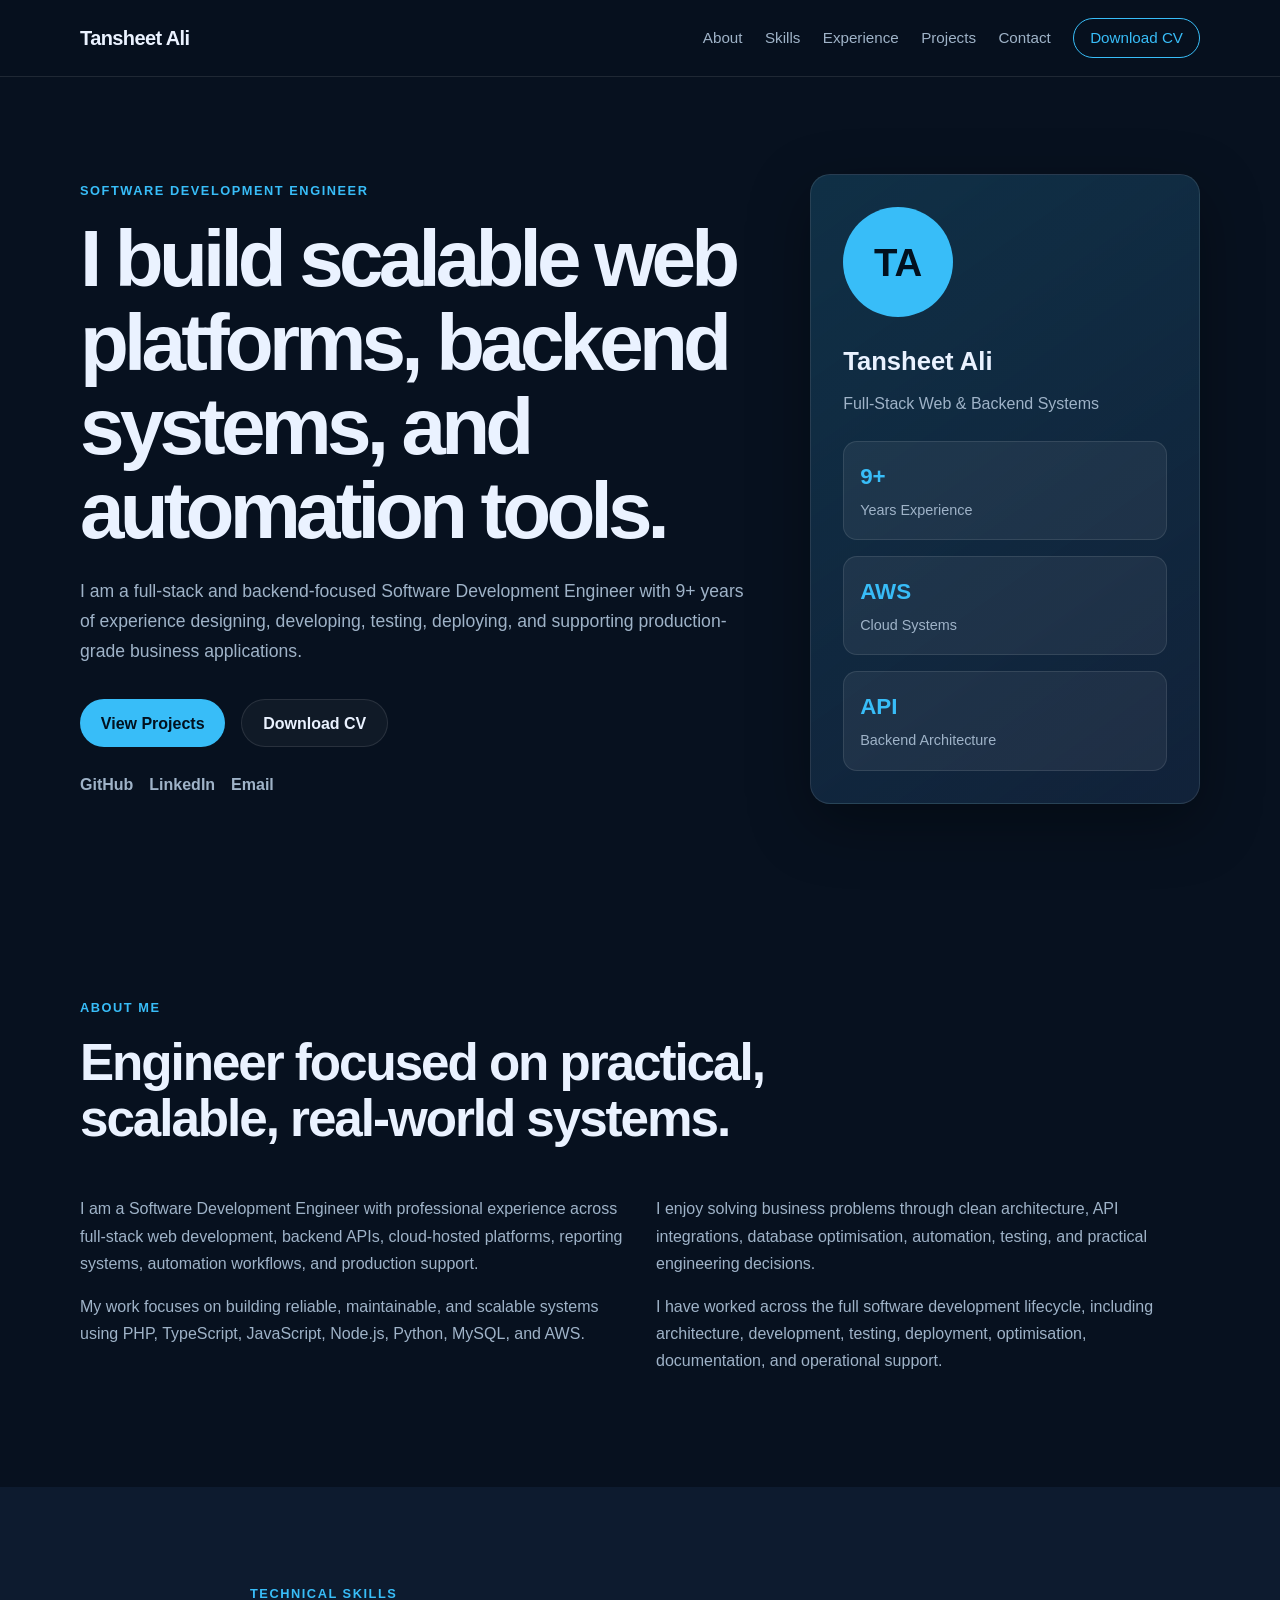
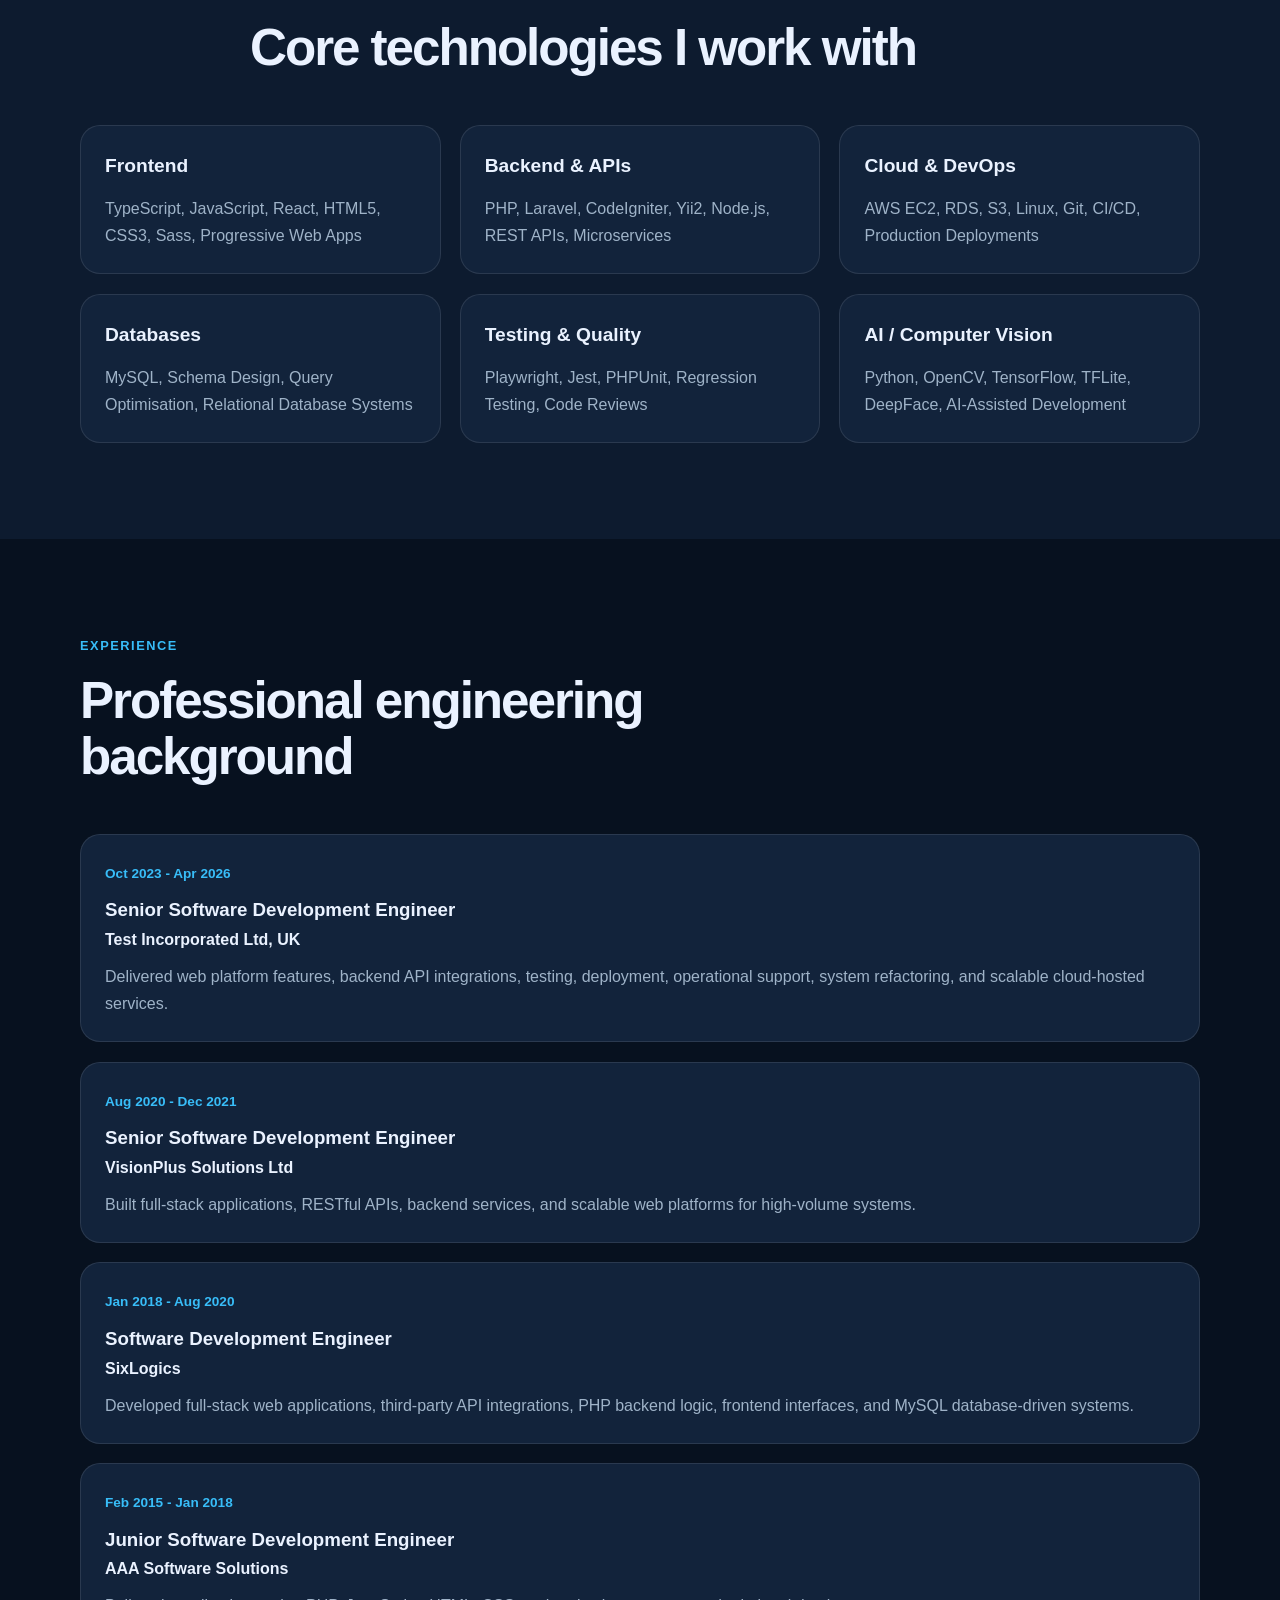
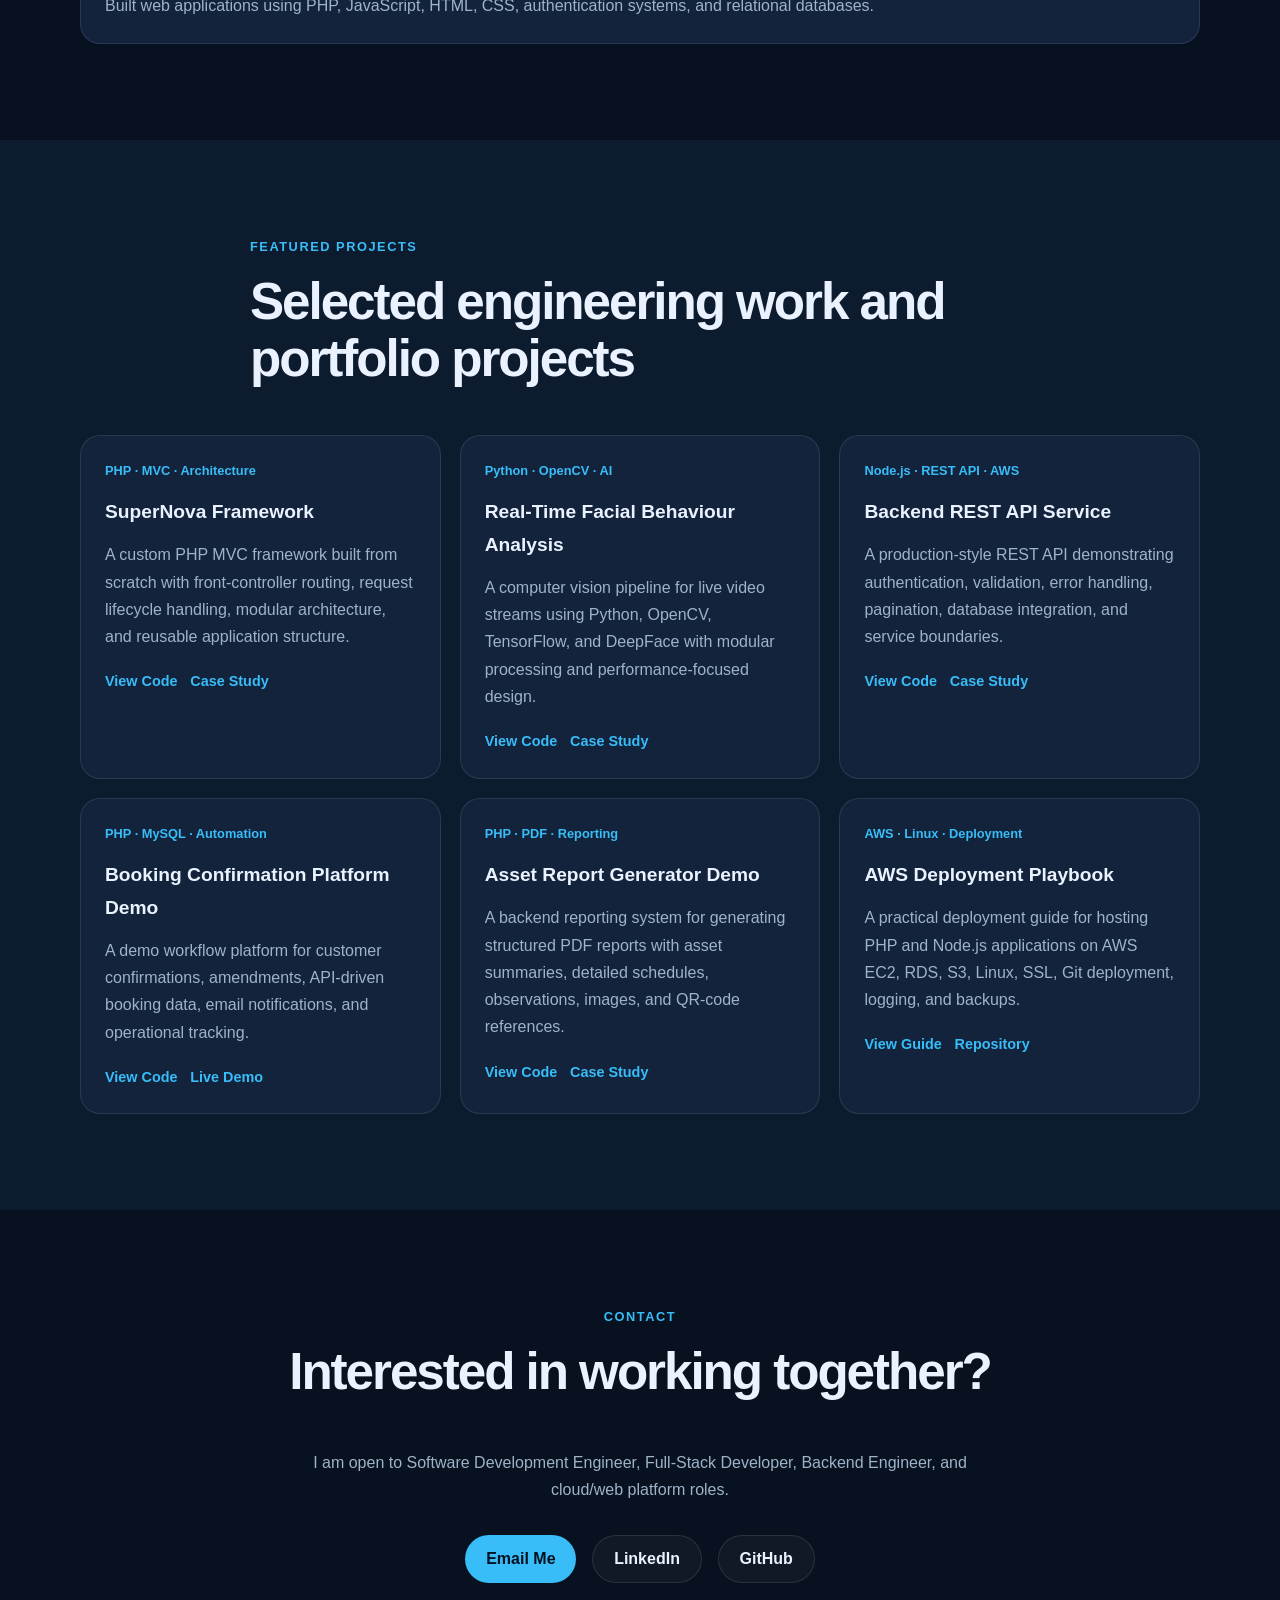
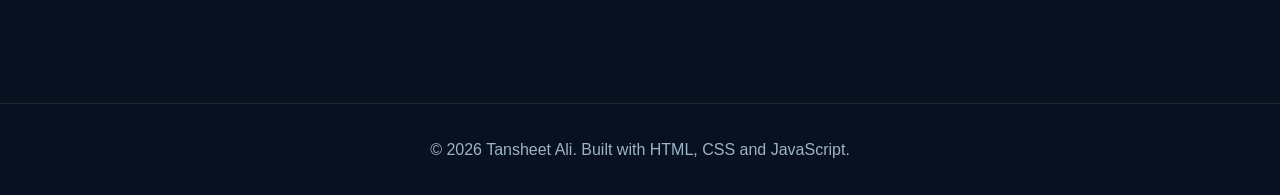
==== index.html @ 37ce5237 "Initial Commit" ====
<!DOCTYPE html>
<html lang="en">
<head>
  <meta charset="UTF-8" />
  <meta name="viewport" content="width=device-width, initial-scale=1.0" />

  <title>Tansheet Ali | Software Development Engineer</title>

  <meta 
    name="description" 
    content="Tansheet Ali - Software Development Engineer with 9+ years of experience in full-stack development, backend systems, AWS, PHP, TypeScript, JavaScript, Node.js, Python, and scalable web platforms."
  />

  <link rel="stylesheet" href="style.css" />
</head>

<body>

  <!-- Header -->
  <header class="header">
    <nav class="navbar">
      <a href="#home" class="logo">Tansheet Ali</a>

      <button class="menu-toggle" id="menuToggle">
        ☰
      </button>

      <ul class="nav-links" id="navLinks">
        <li><a href="#about">About</a></li>
        <li><a href="#skills">Skills</a></li>
        <li><a href="#experience">Experience</a></li>
        <li><a href="#projects">Projects</a></li>
        <li><a href="#contact">Contact</a></li>
        <li><a class="nav-cv" href="assets/Tansheet_Ali_CV.pdf" target="_blank">Download CV</a></li>
      </ul>
    </nav>
  </header>

  <!-- Hero -->
  <section class="hero section" id="home">
    <div class="hero-content">
      <p class="eyebrow">Software Development Engineer</p>

      <h1>
        I build scalable web platforms, backend systems, and automation tools.
      </h1>

      <p class="hero-text">
        I am a full-stack and backend-focused Software Development Engineer with 9+ years of experience
        designing, developing, testing, deploying, and supporting production-grade business applications.
      </p>

      <div class="hero-actions">
        <a href="#projects" class="btn primary-btn">View Projects</a>
        <a href="assets/Tansheet_Ali_CV.pdf" target="_blank" class="btn secondary-btn">Download CV</a>
      </div>

      <div class="hero-links">
        <a href="https://github.com/tansheetalitaj" target="_blank">GitHub</a>
        <a href="https://www.linkedin.com/in/tansheetalitaj" target="_blank">LinkedIn</a>
        <a href="mailto:tansheetalitaj@gmail.com">Email</a>
      </div>
    </div>

    <div class="hero-card">
      <div class="profile-placeholder">
        TA
      </div>

      <h2>Tansheet Ali</h2>
      <p>Full-Stack Web & Backend Systems</p>

      <div class="quick-stats">
        <div>
          <strong>9+</strong>
          <span>Years Experience</span>
        </div>
        <div>
          <strong>AWS</strong>
          <span>Cloud Systems</span>
        </div>
        <div>
          <strong>API</strong>
          <span>Backend Architecture</span>
        </div>
      </div>
    </div>
  </section>

  <!-- About -->
  <section class="section" id="about">
    <div class="section-heading">
      <p class="eyebrow">About Me</p>
      <h2>Engineer focused on practical, scalable, real-world systems.</h2>
    </div>

    <div class="about-grid">
      <div>
        <p>
          I am a Software Development Engineer with professional experience across full-stack web development,
          backend APIs, cloud-hosted platforms, reporting systems, automation workflows, and production support.
        </p>

        <p>
          My work focuses on building reliable, maintainable, and scalable systems using PHP, TypeScript,
          JavaScript, Node.js, Python, MySQL, and AWS.
        </p>
      </div>

      <div>
        <p>
          I enjoy solving business problems through clean architecture, API integrations, database optimisation,
          automation, testing, and practical engineering decisions.
        </p>

        <p>
          I have worked across the full software development lifecycle, including architecture, development,
          testing, deployment, optimisation, documentation, and operational support.
        </p>
      </div>
    </div>
  </section>

  <!-- Skills -->
  <section class="section alt-section" id="skills">
    <div class="section-heading">
      <p class="eyebrow">Technical Skills</p>
      <h2>Core technologies I work with</h2>
    </div>

    <div class="skills-grid">
      <div class="skill-card">
        <h3>Frontend</h3>
        <p>TypeScript, JavaScript, React, HTML5, CSS3, Sass, Progressive Web Apps</p>
      </div>

      <div class="skill-card">
        <h3>Backend & APIs</h3>
        <p>PHP, Laravel, CodeIgniter, Yii2, Node.js, REST APIs, Microservices</p>
      </div>

      <div class="skill-card">
        <h3>Cloud & DevOps</h3>
        <p>AWS EC2, RDS, S3, Linux, Git, CI/CD, Production Deployments</p>
      </div>

      <div class="skill-card">
        <h3>Databases</h3>
        <p>MySQL, Schema Design, Query Optimisation, Relational Database Systems</p>
      </div>

      <div class="skill-card">
        <h3>Testing & Quality</h3>
        <p>Playwright, Jest, PHPUnit, Regression Testing, Code Reviews</p>
      </div>

      <div class="skill-card">
        <h3>AI / Computer Vision</h3>
        <p>Python, OpenCV, TensorFlow, TFLite, DeepFace, AI-Assisted Development</p>
      </div>
    </div>
  </section>

  <!-- Experience -->
  <section class="section" id="experience">
    <div class="section-heading">
      <p class="eyebrow">Experience</p>
      <h2>Professional engineering background</h2>
    </div>

    <div class="timeline">
      <div class="timeline-item">
        <span class="timeline-date">Oct 2023 - Apr 2026</span>
        <h3>Senior Software Development Engineer</h3>
        <p class="company">Test Incorporated Ltd, UK</p>
        <p>
          Delivered web platform features, backend API integrations, testing, deployment, operational support,
          system refactoring, and scalable cloud-hosted services.
        </p>
      </div>

      <div class="timeline-item">
        <span class="timeline-date">Aug 2020 - Dec 2021</span>
        <h3>Senior Software Development Engineer</h3>
        <p class="company">VisionPlus Solutions Ltd</p>
        <p>
          Built full-stack applications, RESTful APIs, backend services, and scalable web platforms for high-volume systems.
        </p>
      </div>

      <div class="timeline-item">
        <span class="timeline-date">Jan 2018 - Aug 2020</span>
        <h3>Software Development Engineer</h3>
        <p class="company">SixLogics</p>
        <p>
          Developed full-stack web applications, third-party API integrations, PHP backend logic, frontend interfaces,
          and MySQL database-driven systems.
        </p>
      </div>

      <div class="timeline-item">
        <span class="timeline-date">Feb 2015 - Jan 2018</span>
        <h3>Junior Software Development Engineer</h3>
        <p class="company">AAA Software Solutions</p>
        <p>
          Built web applications using PHP, JavaScript, HTML, CSS, authentication systems, and relational databases.
        </p>
      </div>
    </div>
  </section>

  <!-- Projects -->
  <section class="section alt-section" id="projects">
    <div class="section-heading">
      <p class="eyebrow">Featured Projects</p>
      <h2>Selected engineering work and portfolio projects</h2>
    </div>

    <div class="projects-grid">

      <article class="project-card">
        <div class="project-tag">PHP · MVC · Architecture</div>
        <h3>SuperNova Framework</h3>
        <p>
          A custom PHP MVC framework built from scratch with front-controller routing,
          request lifecycle handling, modular architecture, and reusable application structure.
        </p>
        <div class="project-links">
          <a href="#" target="_blank">View Code</a>
          <a href="#" target="_blank">Case Study</a>
        </div>
      </article>

      <article class="project-card">
        <div class="project-tag">Python · OpenCV · AI</div>
        <h3>Real-Time Facial Behaviour Analysis</h3>
        <p>
          A computer vision pipeline for live video streams using Python, OpenCV, TensorFlow,
          and DeepFace with modular processing and performance-focused design.
        </p>
        <div class="project-links">
          <a href="#" target="_blank">View Code</a>
          <a href="#" target="_blank">Case Study</a>
        </div>
      </article>

      <article class="project-card">
        <div class="project-tag">Node.js · REST API · AWS</div>
        <h3>Backend REST API Service</h3>
        <p>
          A production-style REST API demonstrating authentication, validation, error handling,
          pagination, database integration, and service boundaries.
        </p>
        <div class="project-links">
          <a href="#" target="_blank">View Code</a>
          <a href="#" target="_blank">Case Study</a>
        </div>
      </article>

      <article class="project-card">
        <div class="project-tag">PHP · MySQL · Automation</div>
        <h3>Booking Confirmation Platform Demo</h3>
        <p>
          A demo workflow platform for customer confirmations, amendments, API-driven booking data,
          email notifications, and operational tracking.
        </p>
        <div class="project-links">
          <a href="#" target="_blank">View Code</a>
          <a href="#" target="_blank">Live Demo</a>
        </div>
      </article>

      <article class="project-card">
        <div class="project-tag">PHP · PDF · Reporting</div>
        <h3>Asset Report Generator Demo</h3>
        <p>
          A backend reporting system for generating structured PDF reports with asset summaries,
          detailed schedules, observations, images, and QR-code references.
        </p>
        <div class="project-links">
          <a href="#" target="_blank">View Code</a>
          <a href="#" target="_blank">Case Study</a>
        </div>
      </article>

      <article class="project-card">
        <div class="project-tag">AWS · Linux · Deployment</div>
        <h3>AWS Deployment Playbook</h3>
        <p>
          A practical deployment guide for hosting PHP and Node.js applications on AWS EC2,
          RDS, S3, Linux, SSL, Git deployment, logging, and backups.
        </p>
        <div class="project-links">
          <a href="#" target="_blank">View Guide</a>
          <a href="#" target="_blank">Repository</a>
        </div>
      </article>

    </div>
  </section>

  <!-- Contact -->
  <section class="section contact-section" id="contact">
    <div class="section-heading">
      <p class="eyebrow">Contact</p>
      <h2>Interested in working together?</h2>
    </div>

    <p class="contact-text">
      I am open to Software Development Engineer, Full-Stack Developer, Backend Engineer,
      and cloud/web platform roles.
    </p>

    <div class="contact-actions">
      <a href="mailto:tansheetalitaj@gmail.com" class="btn primary-btn">Email Me</a>
      <a href="https://www.linkedin.com/in/tansheetalitaj" target="_blank" class="btn secondary-btn">LinkedIn</a>
      <a href="https://github.com/tansheetalitaj" target="_blank" class="btn secondary-btn">GitHub</a>
    </div>
  </section>

  <!-- Footer -->
  <footer class="footer">
    <p>© <span id="year"></span> Tansheet Ali. Built with HTML, CSS and JavaScript.</p>
  </footer>

  <button class="back-to-top" id="backToTop">↑</button>

  <script src="script.js"></script>
</body>
</html>
---- style.css ----
:root {
  --bg: #07111f;
  --bg-soft: #0d1b2f;
  --bg-card: #12233b;
  --text: #eaf2ff;
  --muted: #9fb3c8;
  --accent: #38bdf8;
  --accent-strong: #0ea5e9;
  --border: rgba(255, 255, 255, 0.1);
  --shadow: 0 20px 60px rgba(0, 0, 0, 0.35);
  --radius: 20px;
}

* {
  margin: 0;
  padding: 0;
  box-sizing: border-box;
}

html {
  scroll-behavior: smooth;
}

body {
  font-family: Arial, Helvetica, sans-serif;
  background: var(--bg);
  color: var(--text);
  line-height: 1.7;
}

a {
  color: inherit;
  text-decoration: none;
}

.header {
  position: sticky;
  top: 0;
  z-index: 100;
  background: rgba(7, 17, 31, 0.9);
  backdrop-filter: blur(14px);
  border-bottom: 1px solid var(--border);
}

.navbar {
  width: min(1120px, 92%);
  margin: 0 auto;
  min-height: 76px;
  display: flex;
  align-items: center;
  justify-content: space-between;
}

.logo {
  font-size: 1.25rem;
  font-weight: 800;
  color: var(--text);
  letter-spacing: -0.03em;
}

.nav-links {
  display: flex;
  align-items: center;
  gap: 1.4rem;
  list-style: none;
}

.nav-links a {
  font-size: 0.95rem;
  color: var(--muted);
  transition: 0.2s ease;
}

.nav-links a:hover {
  color: var(--accent);
}

.nav-cv {
  padding: 0.65rem 1rem;
  border: 1px solid var(--accent);
  border-radius: 999px;
  color: var(--accent) !important;
}

.menu-toggle {
  display: none;
  background: transparent;
  color: var(--text);
  border: none;
  font-size: 1.7rem;
  cursor: pointer;
}

.section {
  width: min(1120px, 92%);
  margin: 0 auto;
  padding: 6rem 0;
}

.alt-section {
  width: 100%;
  max-width: none;
  background: var(--bg-soft);
  padding-left: 4%;
  padding-right: 4%;
}

.alt-section > .section-heading,
.alt-section > .skills-grid,
.alt-section > .projects-grid {
  width: min(1120px, 100%);
  margin-left: auto;
  margin-right: auto;
}

.hero {
  display: grid;
  grid-template-columns: 1.4fr 0.8fr;
  align-items: center;
  gap: 3rem;
  min-height: calc(100vh - 76px);
}

.eyebrow {
  color: var(--accent);
  font-weight: 700;
  text-transform: uppercase;
  letter-spacing: 0.12em;
  font-size: 0.8rem;
  margin-bottom: 1rem;
}

.hero h1 {
  font-size: clamp(2.5rem, 7vw, 5rem);
  line-height: 1.05;
  letter-spacing: -0.06em;
  margin-bottom: 1.5rem;
}

.hero-text {
  color: var(--muted);
  font-size: 1.1rem;
  max-width: 720px;
  margin-bottom: 2rem;
}

.hero-actions,
.contact-actions {
  display: flex;
  flex-wrap: wrap;
  gap: 1rem;
  margin-bottom: 1.5rem;
}

.btn {
  display: inline-flex;
  align-items: center;
  justify-content: center;
  min-height: 48px;
  padding: 0 1.3rem;
  border-radius: 999px;
  font-weight: 700;
  transition: 0.2s ease;
}

.primary-btn {
  background: var(--accent);
  color: #02111f;
}

.primary-btn:hover {
  background: var(--accent-strong);
  transform: translateY(-2px);
}

.secondary-btn {
  border: 1px solid var(--border);
  color: var(--text);
  background: rgba(255, 255, 255, 0.04);
}

.secondary-btn:hover {
  border-color: var(--accent);
  color: var(--accent);
  transform: translateY(-2px);
}

.hero-links {
  display: flex;
  flex-wrap: wrap;
  gap: 1rem;
}

.hero-links a {
  color: var(--muted);
  font-weight: 700;
}

.hero-links a:hover {
  color: var(--accent);
}

.hero-card {
  background: linear-gradient(145deg, rgba(56, 189, 248, 0.18), rgba(18, 35, 59, 0.95));
  border: 1px solid var(--border);
  border-radius: var(--radius);
  padding: 2rem;
  box-shadow: var(--shadow);
}

.profile-placeholder {
  width: 110px;
  height: 110px;
  border-radius: 50%;
  background: var(--accent);
  color: #02111f;
  display: grid;
  place-items: center;
  font-size: 2.4rem;
  font-weight: 900;
  margin-bottom: 1.4rem;
}

.hero-card h2 {
  font-size: 1.6rem;
  margin-bottom: 0.4rem;
}

.hero-card p {
  color: var(--muted);
}

.quick-stats {
  display: grid;
  gap: 1rem;
  margin-top: 1.5rem;
}

.quick-stats div {
  padding: 1rem;
  border-radius: 14px;
  background: rgba(255, 255, 255, 0.06);
  border: 1px solid var(--border);
}

.quick-stats strong {
  display: block;
  font-size: 1.4rem;
  color: var(--accent);
}

.quick-stats span {
  color: var(--muted);
  font-size: 0.9rem;
}

.section-heading {
  max-width: 780px;
  margin-bottom: 3rem;
}

.section-heading h2 {
  font-size: clamp(2rem, 4vw, 3.2rem);
  line-height: 1.1;
  letter-spacing: -0.04em;
}

.about-grid {
  display: grid;
  grid-template-columns: repeat(2, 1fr);
  gap: 2rem;
}

.about-grid p {
  color: var(--muted);
  margin-bottom: 1rem;
}

.skills-grid,
.projects-grid {
  display: grid;
  grid-template-columns: repeat(3, 1fr);
  gap: 1.2rem;
}

.skill-card,
.project-card,
.timeline-item {
  background: var(--bg-card);
  border: 1px solid var(--border);
  border-radius: var(--radius);
  padding: 1.5rem;
  transition: 0.2s ease;
}

.skill-card:hover,
.project-card:hover,
.timeline-item:hover {
  transform: translateY(-4px);
  border-color: rgba(56, 189, 248, 0.5);
}

.skill-card h3,
.project-card h3 {
  margin-bottom: 0.8rem;
  font-size: 1.2rem;
}

.skill-card p,
.project-card p,
.timeline-item p {
  color: var(--muted);
}

.timeline {
  display: grid;
  gap: 1.2rem;
}

.timeline-date {
  display: inline-block;
  color: var(--accent);
  font-size: 0.85rem;
  font-weight: 700;
  margin-bottom: 0.6rem;
}

.company {
  color: var(--text) !important;
  font-weight: 700;
  margin-bottom: 0.6rem;
}

.project-tag {
  color: var(--accent);
  font-size: 0.8rem;
  font-weight: 700;
  margin-bottom: 0.9rem;
}

.project-links {
  display: flex;
  flex-wrap: wrap;
  gap: 0.8rem;
  margin-top: 1.2rem;
}

.project-links a {
  color: var(--accent);
  font-weight: 700;
  font-size: 0.9rem;
}

.project-links a:hover {
  text-decoration: underline;
}

.contact-section {
  text-align: center;
}

.contact-section .section-heading {
  margin-left: auto;
  margin-right: auto;
}

.contact-text {
  max-width: 700px;
  margin: 0 auto 2rem;
  color: var(--muted);
}

.contact-actions {
  justify-content: center;
}

.footer {
  border-top: 1px solid var(--border);
  padding: 2rem 4%;
  text-align: center;
  color: var(--muted);
}

.back-to-top {
  position: fixed;
  right: 24px;
  bottom: 24px;
  width: 44px;
  height: 44px;
  border-radius: 50%;
  border: none;
  background: var(--accent);
  color: #02111f;
  font-size: 1.2rem;
  font-weight: 900;
  cursor: pointer;
  display: none;
  box-shadow: var(--shadow);
}

.back-to-top.show {
  display: block;
}

@media (max-width: 900px) {
  .hero,
  .about-grid {
    grid-template-columns: 1fr;
  }

  .skills-grid,
  .projects-grid {
    grid-template-columns: repeat(2, 1fr);
  }

  .hero {
    padding-top: 4rem;
    min-height: auto;
  }
}

@media (max-width: 720px) {
  .menu-toggle {
    display: block;
  }

  .nav-links {
    position: absolute;
    top: 76px;
    right: 4%;
    left: 4%;
    background: var(--bg-card);
    border: 1px solid var(--border);
    border-radius: 18px;
    flex-direction: column;
    align-items: flex-start;
    padding: 1.2rem;
    display: none;
  }

  .nav-links.active {
    display: flex;
  }

  .skills-grid,
  .projects-grid {
    grid-template-columns: 1fr;
  }

  .section {
    padding: 4rem 0;
  }

  .alt-section {
    padding-left: 4%;
    padding-right: 4%;
  }

  .hero h1 {
    font-size: 2.6rem;
  }
}
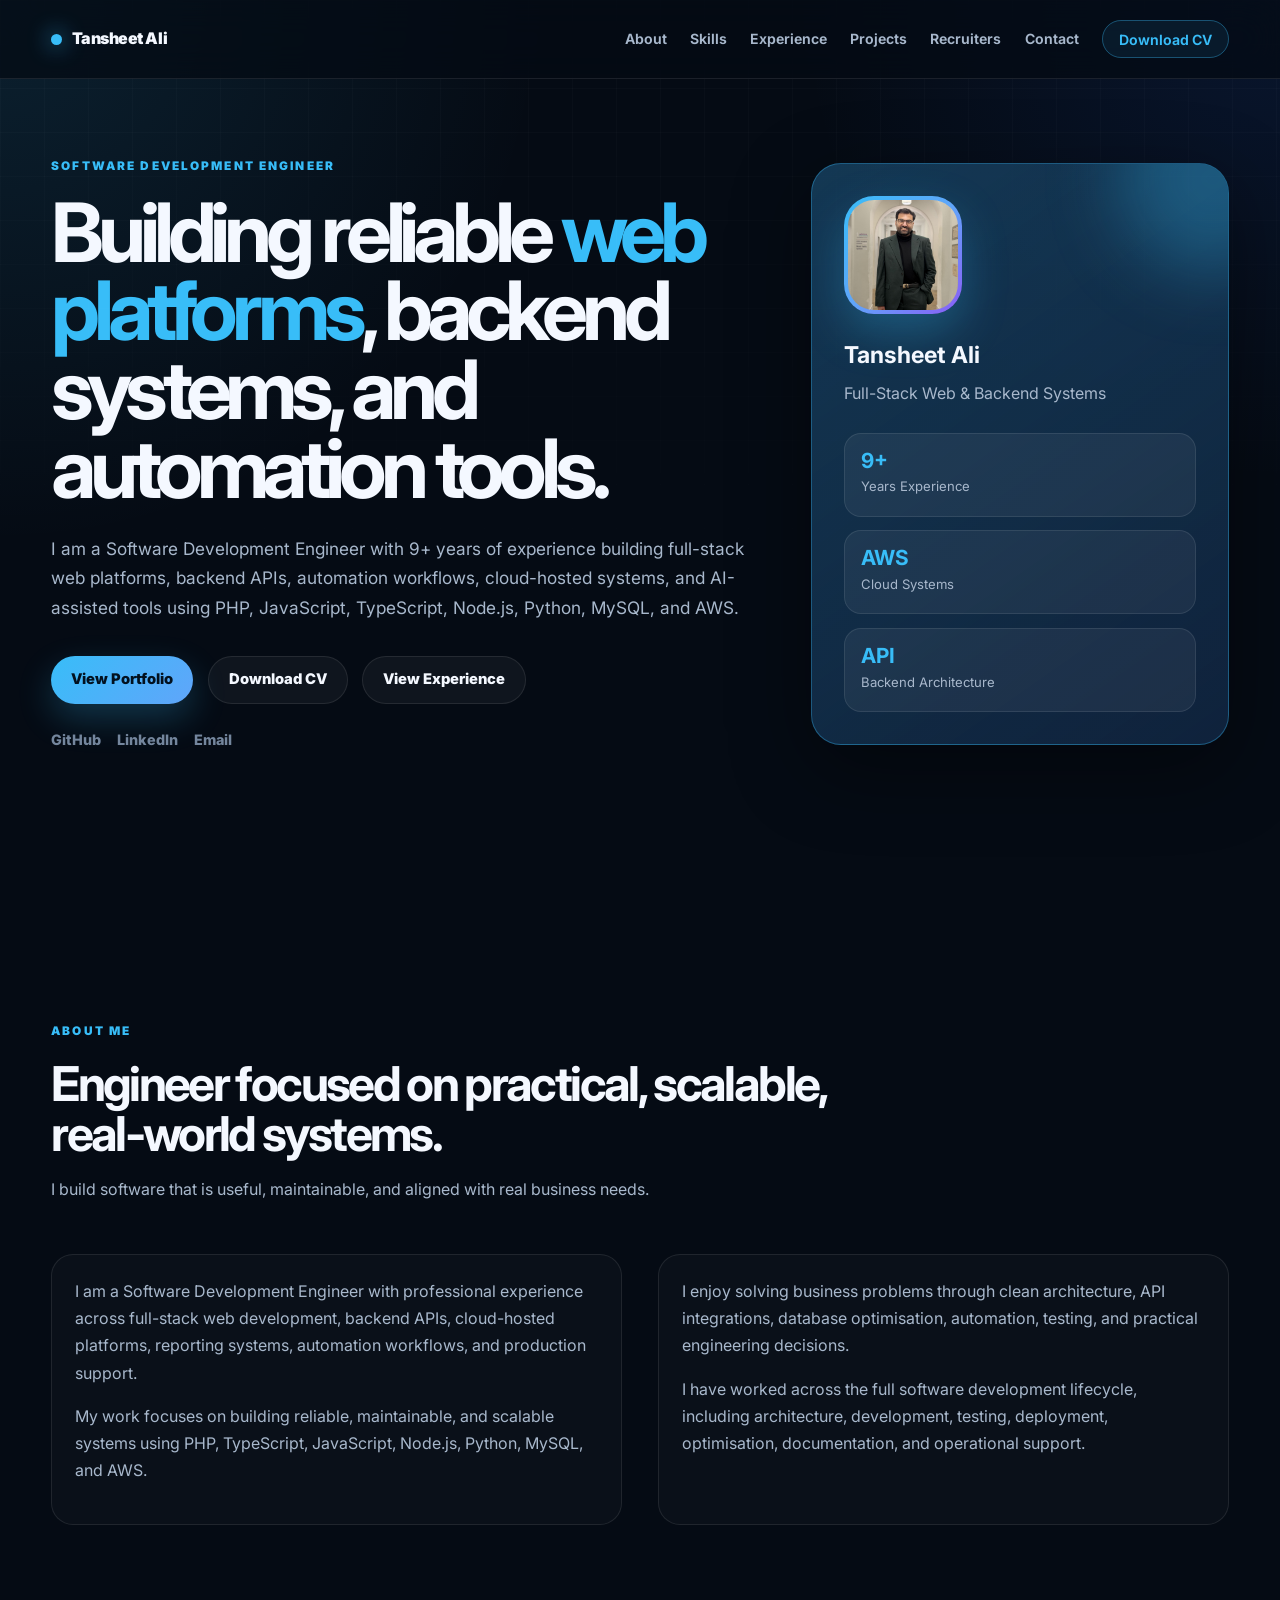
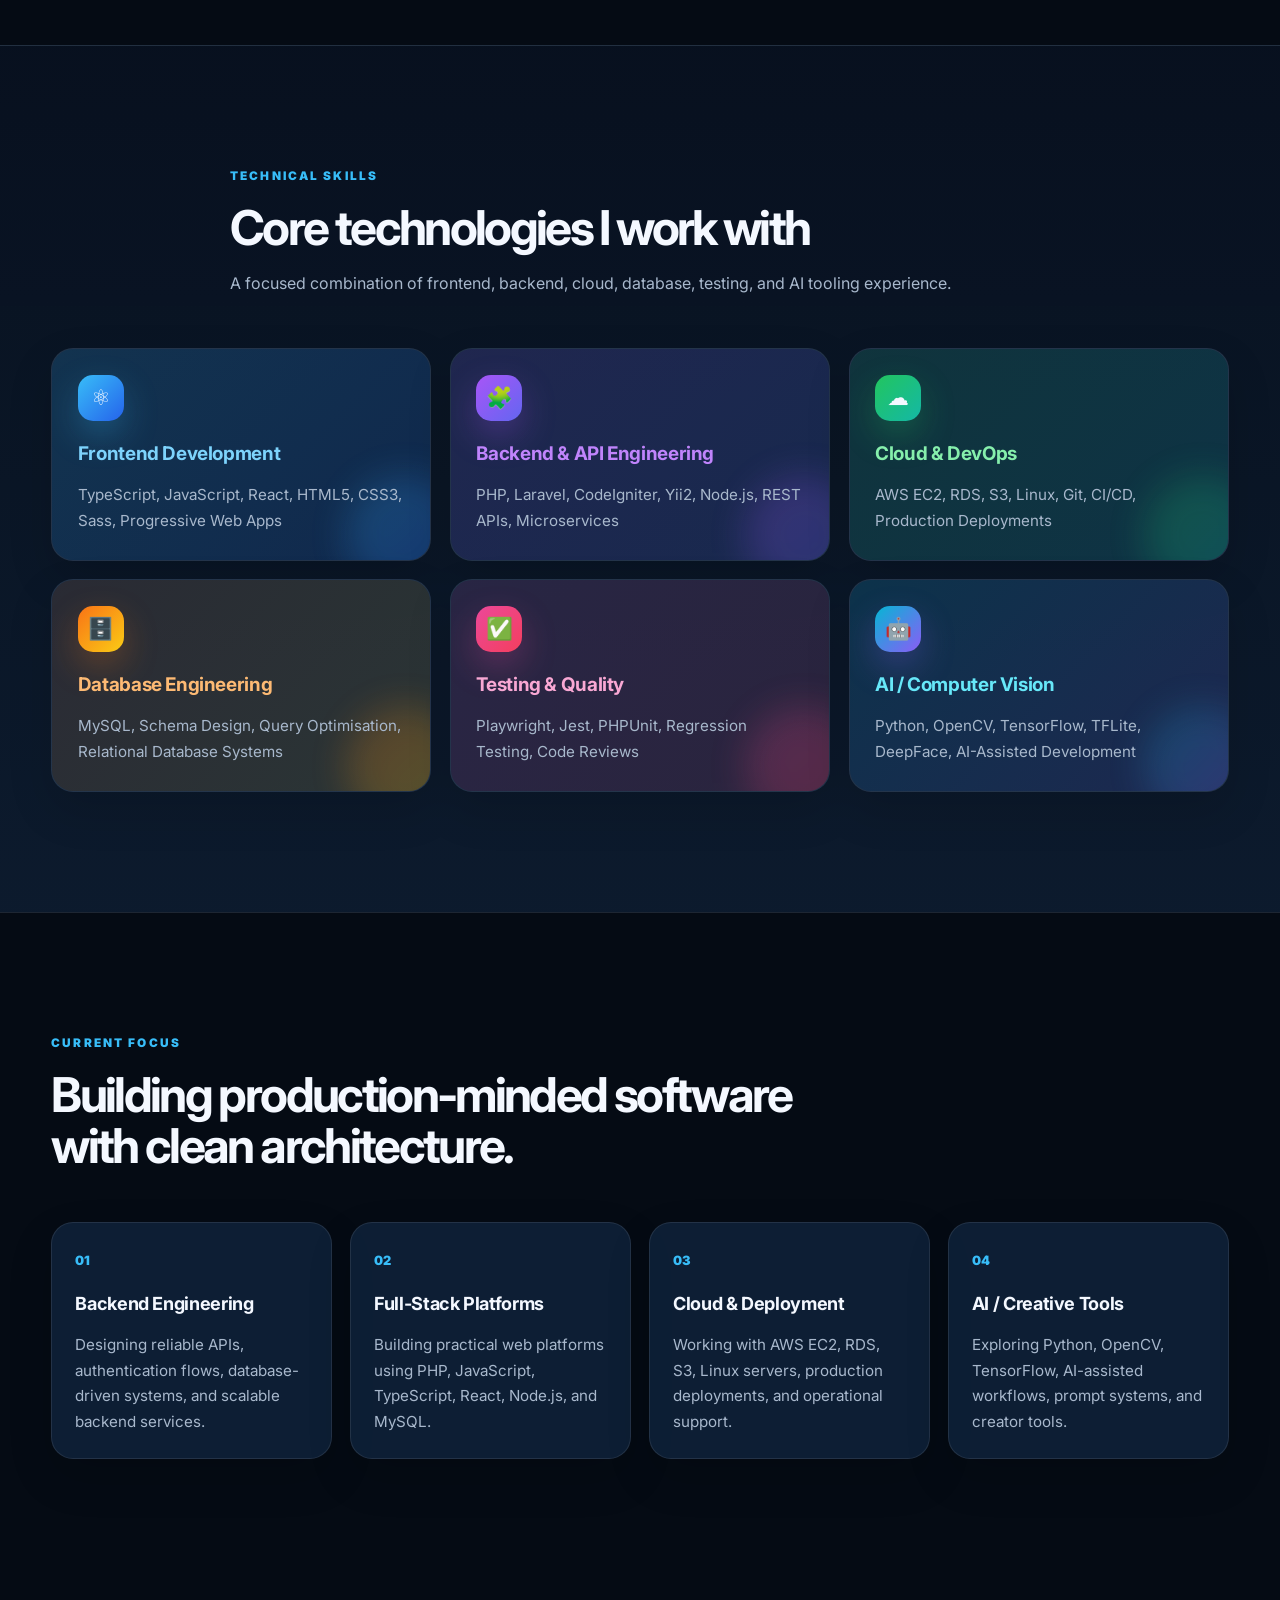
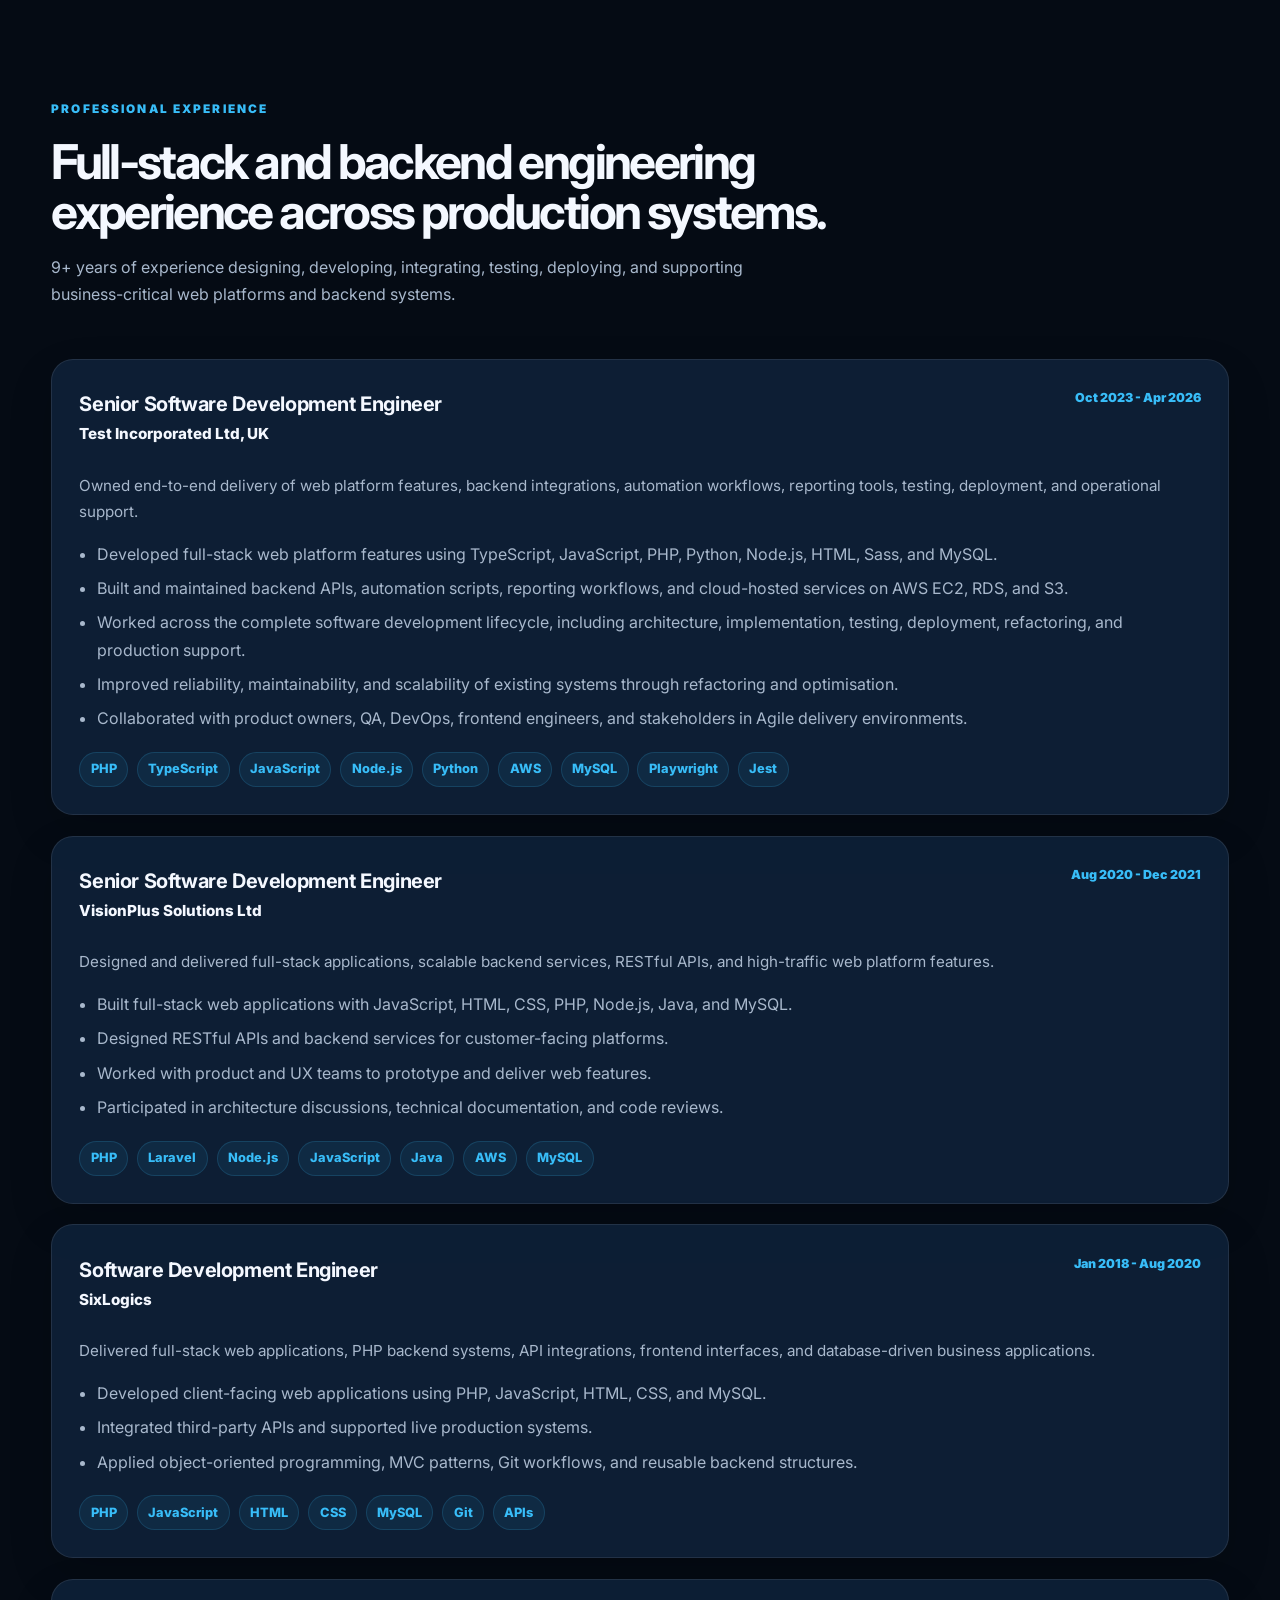
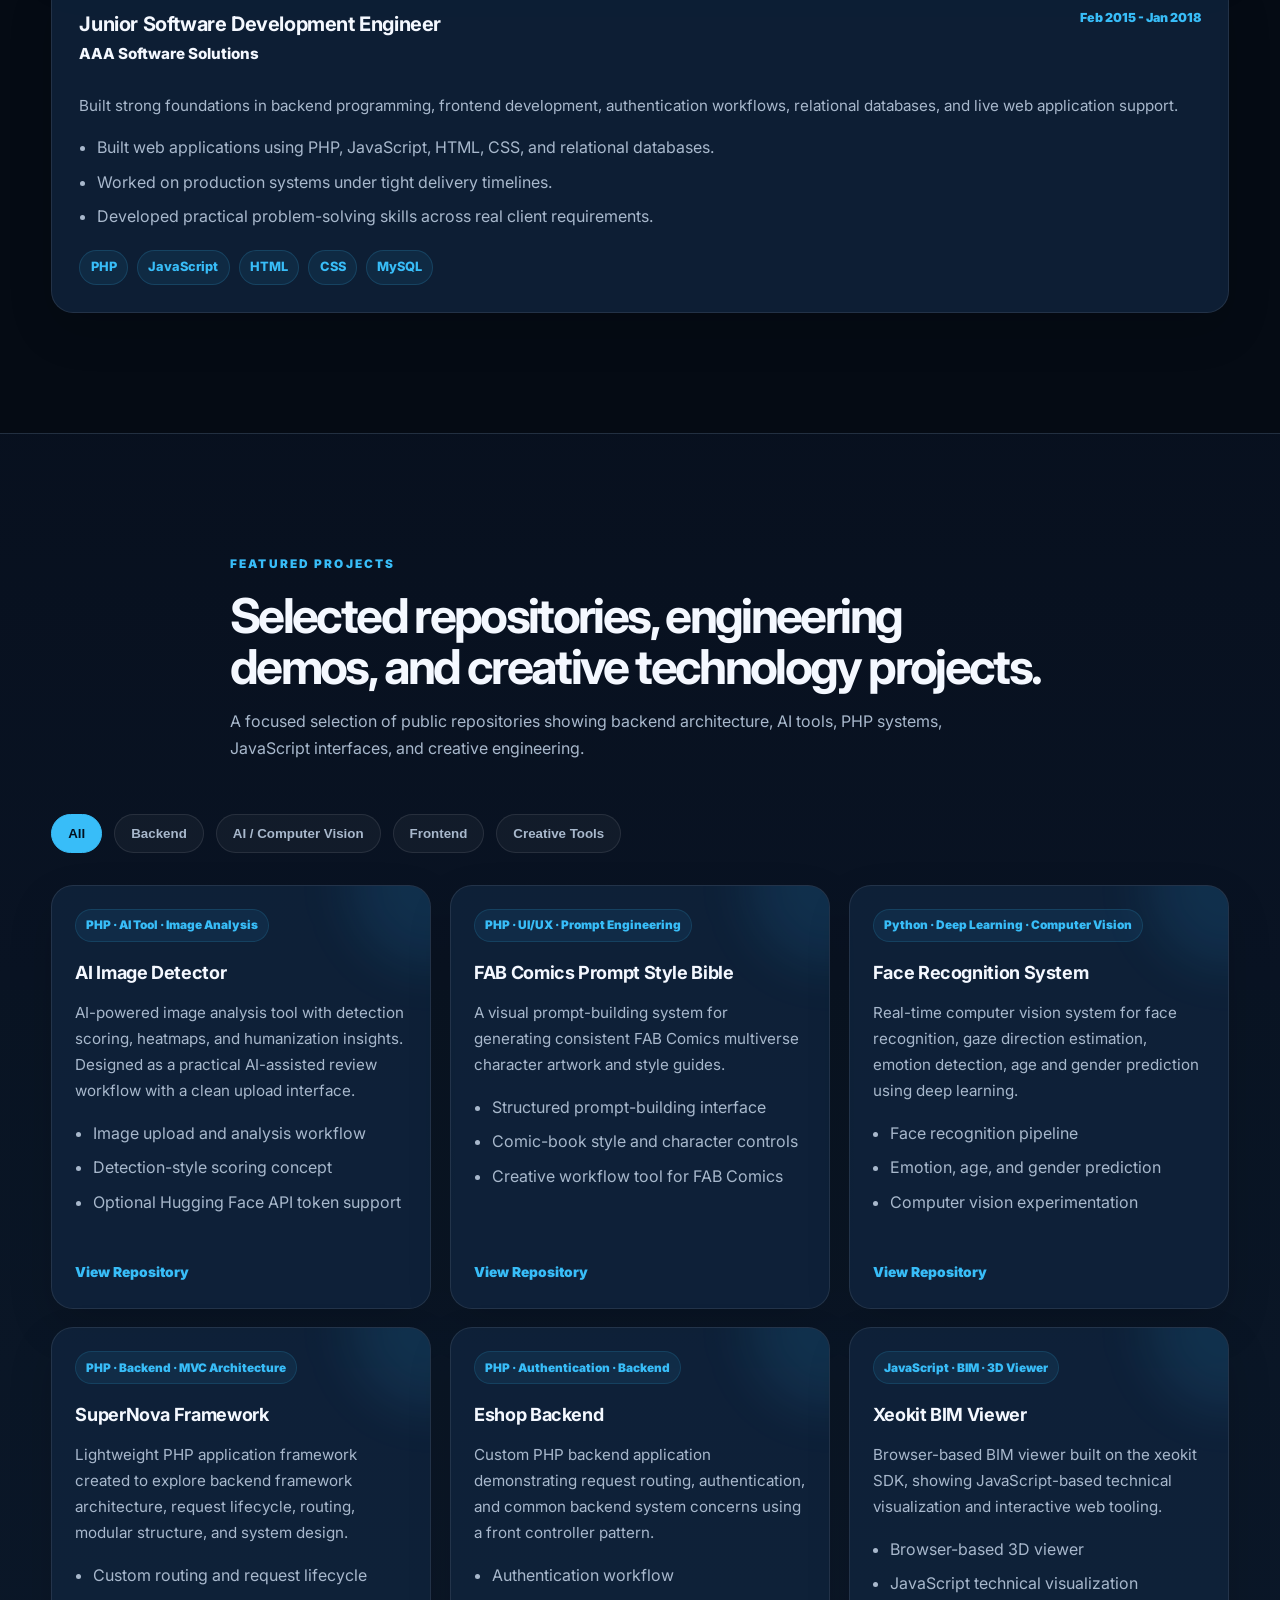
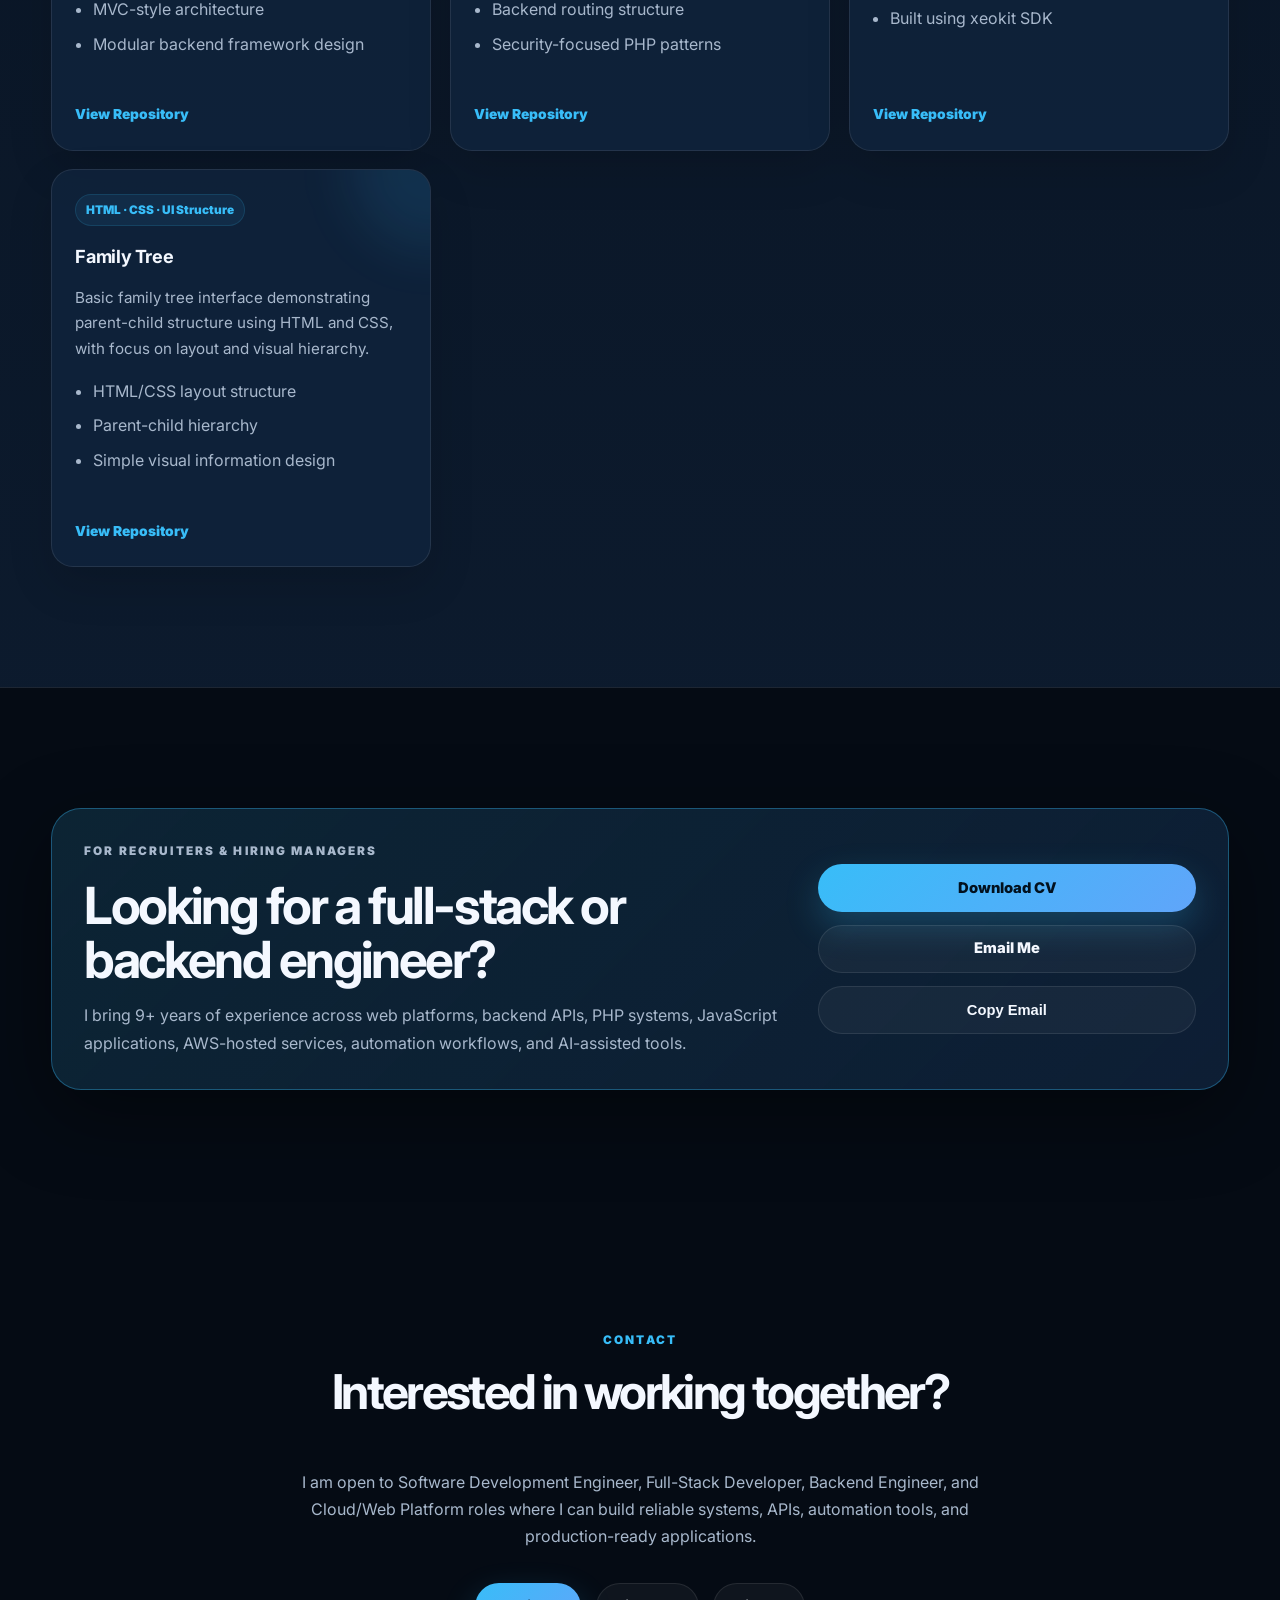
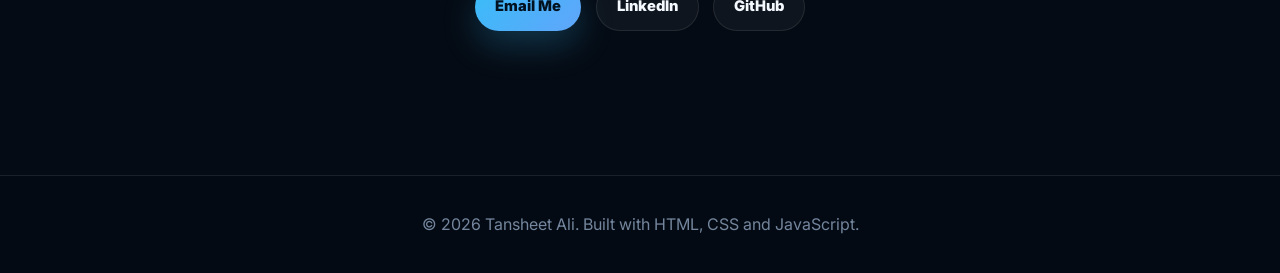
==== commit b939528a: "Improved Overall Portfolio and Added new stuff" ====
--- a/index.html
+++ b/index.html
@@ -6,9 +6,23 @@
 
   <title>Tansheet Ali | Software Development Engineer</title>
 
-  <meta 
-    name="description" 
-    content="Tansheet Ali - Software Development Engineer with 9+ years of experience in full-stack development, backend systems, AWS, PHP, TypeScript, JavaScript, Node.js, Python, and scalable web platforms."
+  <meta
+    name="description"
+    content="Tansheet Ali - Software Development Engineer with 9+ years of experience in full-stack web development, backend systems, AWS, PHP, JavaScript, TypeScript, Node.js, Python, MySQL, AI tools, and scalable web platforms."
+  />
+
+  <meta
+    name="keywords"
+    content="Tansheet Ali, Software Development Engineer, Full Stack Developer, Backend Engineer, PHP Developer, JavaScript Developer, AWS Developer, Node.js, Python, GitHub Portfolio"
+  />
+
+  <meta name="author" content="Tansheet Ali" />
+
+  <link rel="preconnect" href="https://fonts.googleapis.com" />
+  <link rel="preconnect" href="https://fonts.gstatic.com" crossorigin />
+  <link
+    href="https://fonts.googleapis.com/css2?family=Inter:wght@400;500;600;700;800;900&display=swap"
+    rel="stylesheet"
   />
 
   <link rel="stylesheet" href="style.css" />
@@ -21,7 +35,7 @@
     <nav class="navbar">
       <a href="#home" class="logo">Tansheet Ali</a>
 
-      <button class="menu-toggle" id="menuToggle">
+      <button class="menu-toggle" id="menuToggle" aria-label="Open navigation menu">
         ☰
       </button>
 
@@ -30,300 +44,525 @@
         <li><a href="#skills">Skills</a></li>
         <li><a href="#experience">Experience</a></li>
         <li><a href="#projects">Projects</a></li>
+        <li><a href="#recruiters">Recruiters</a></li>
         <li><a href="#contact">Contact</a></li>
-        <li><a class="nav-cv" href="assets/Tansheet_Ali_CV.pdf" target="_blank">Download CV</a></li>
+        <li>
+          <a class="nav-cv" href="assets/Tansheet_Ali_CV.pdf" target="_blank">
+            Download CV
+          </a>
+        </li>
       </ul>
     </nav>
   </header>
 
   <!-- Hero -->
-  <section class="hero section" id="home">
-    <div class="hero-content">
-      <p class="eyebrow">Software Development Engineer</p>
-
-      <h1>
-        I build scalable web platforms, backend systems, and automation tools.
-      </h1>
-
-      <p class="hero-text">
-        I am a full-stack and backend-focused Software Development Engineer with 9+ years of experience
-        designing, developing, testing, deploying, and supporting production-grade business applications.
+  <main>
+    <section class="hero section" id="home">
+      <div class="hero-content">
+        <p class="eyebrow">Software Development Engineer</p>
+
+        <h1>
+          Building reliable <span>web platforms</span>, backend systems, and automation tools.
+        </h1>
+
+        <p class="hero-text">
+          I am a Software Development Engineer with 9+ years of experience building
+          full-stack web platforms, backend APIs, automation workflows, cloud-hosted systems,
+          and AI-assisted tools using PHP, JavaScript, TypeScript, Node.js, Python, MySQL, and AWS.
+        </p>
+
+        <div class="hero-actions">
+          <a href="#projects" class="btn primary-btn">View Portfolio</a>
+          <a href="assets/Tansheet_Ali_CV.pdf" target="_blank" class="btn secondary-btn">Download CV</a>
+          <a href="#experience" class="btn secondary-btn">View Experience</a>
+        </div>
+
+        <div class="hero-links">
+          <a href="https://github.com/tansheetalitaj" target="_blank">GitHub</a>
+          <a href="https://www.linkedin.com/in/tansheetalitaj" target="_blank">LinkedIn</a>
+          <a href="mailto:tansheetalitaj@gmail.com">Email</a>
+        </div>
+      </div>
+
+      <aside class="hero-card">
+        <div class="profile-photo-wrap">
+            <img src="assets/profile.png" alt="Tansheet Ali profile photo" class="profile-photo">
+        </div>
+
+        <h2>Tansheet Ali</h2>
+        <p>Full-Stack Web & Backend Systems</p>
+
+        <div class="quick-stats">
+          <div>
+            <strong>9+</strong>
+            <span>Years Experience</span>
+          </div>
+          <div>
+            <strong>AWS</strong>
+            <span>Cloud Systems</span>
+          </div>
+          <div>
+            <strong>API</strong>
+            <span>Backend Architecture</span>
+          </div>
+        </div>
+      </aside>
+    </section>
+
+    <!-- About -->
+    <section class="section" id="about">
+      <div class="section-heading">
+        <p class="eyebrow">About Me</p>
+        <h2>Engineer focused on practical, scalable, real-world systems.</h2>
+        <p class="section-subtitle">
+          I build software that is useful, maintainable, and aligned with real business needs.
+        </p>
+      </div>
+
+      <div class="about-grid">
+        <div>
+          <p>
+            I am a Software Development Engineer with professional experience across full-stack web development,
+            backend APIs, cloud-hosted platforms, reporting systems, automation workflows, and production support.
+          </p>
+
+          <p>
+            My work focuses on building reliable, maintainable, and scalable systems using PHP, TypeScript,
+            JavaScript, Node.js, Python, MySQL, and AWS.
+          </p>
+        </div>
+
+        <div>
+          <p>
+            I enjoy solving business problems through clean architecture, API integrations, database optimisation,
+            automation, testing, and practical engineering decisions.
+          </p>
+
+          <p>
+            I have worked across the full software development lifecycle, including architecture, development,
+            testing, deployment, optimisation, documentation, and operational support.
+          </p>
+        </div>
+      </div>
+    </section>
+
+    <!-- Skills -->
+    <section class="section alt-section" id="skills">
+      <div class="section-heading">
+        <p class="eyebrow">Technical Skills</p>
+        <h2>Core technologies I work with</h2>
+        <p class="section-subtitle">
+          A focused combination of frontend, backend, cloud, database, testing, and AI tooling experience.
+        </p>
+      </div>
+
+      <div class="skills-grid">
+        <article class="skill-card frontend-skill">
+            <div class="skill-icon">⚛️</div>
+            <h3>Frontend Development</h3>
+            <p>TypeScript, JavaScript, React, HTML5, CSS3, Sass, Progressive Web Apps</p>
+        </article>
+
+        <article class="skill-card backend-skill">
+            <div class="skill-icon">🧩</div>
+            <h3>Backend & API Engineering</h3>
+            <p>PHP, Laravel, CodeIgniter, Yii2, Node.js, REST APIs, Microservices</p>
+        </article>
+
+        <article class="skill-card cloud-skill">
+            <div class="skill-icon">☁️</div>
+            <h3>Cloud & DevOps</h3>
+            <p>AWS EC2, RDS, S3, Linux, Git, CI/CD, Production Deployments</p>
+        </article>
+
+        <article class="skill-card database-skill">
+            <div class="skill-icon">🗄️</div>
+            <h3>Database Engineering</h3>
+            <p>MySQL, Schema Design, Query Optimisation, Relational Database Systems</p>
+        </article>
+
+        <article class="skill-card testing-skill">
+            <div class="skill-icon">✅</div>
+            <h3>Testing & Quality</h3>
+            <p>Playwright, Jest, PHPUnit, Regression Testing, Code Reviews</p>
+        </article>
+
+        <article class="skill-card ai-skill">
+            <div class="skill-icon">🤖</div>
+            <h3>AI / Computer Vision</h3>
+            <p>Python, OpenCV, TensorFlow, TFLite, DeepFace, AI-Assisted Development</p>
+        </article>
+        </div>
+    </section>
+
+    <!-- Current Focus -->
+    <section class="section" id="focus">
+      <div class="section-heading">
+        <p class="eyebrow">Current Focus</p>
+        <h2>Building production-minded software with clean architecture.</h2>
+      </div>
+
+      <div class="focus-grid">
+        <article class="focus-card">
+          <span>01</span>
+          <h3>Backend Engineering</h3>
+          <p>Designing reliable APIs, authentication flows, database-driven systems, and scalable backend services.</p>
+        </article>
+
+        <article class="focus-card">
+          <span>02</span>
+          <h3>Full-Stack Platforms</h3>
+          <p>Building practical web platforms using PHP, JavaScript, TypeScript, React, Node.js, and MySQL.</p>
+        </article>
+
+        <article class="focus-card">
+          <span>03</span>
+          <h3>Cloud & Deployment</h3>
+          <p>Working with AWS EC2, RDS, S3, Linux servers, production deployments, and operational support.</p>
+        </article>
+
+        <article class="focus-card">
+          <span>04</span>
+          <h3>AI / Creative Tools</h3>
+          <p>Exploring Python, OpenCV, TensorFlow, AI-assisted workflows, prompt systems, and creator tools.</p>
+        </article>
+      </div>
+    </section>
+
+    <!-- Experience -->
+    <section class="section" id="experience">
+      <div class="section-heading">
+        <p class="eyebrow">Professional Experience</p>
+        <h2>Full-stack and backend engineering experience across production systems.</h2>
+        <p class="section-subtitle">
+          9+ years of experience designing, developing, integrating, testing, deploying,
+          and supporting business-critical web platforms and backend systems.
+        </p>
+      </div>
+
+      <div class="experience-list">
+
+        <article class="experience-card">
+          <div class="experience-header">
+            <div>
+              <h3>Senior Software Development Engineer</h3>
+              <p class="company">Test Incorporated Ltd, UK</p>
+            </div>
+            <span class="timeline-date">Oct 2023 - Apr 2026</span>
+          </div>
+
+          <p>
+            Owned end-to-end delivery of web platform features, backend integrations,
+            automation workflows, reporting tools, testing, deployment, and operational support.
+          </p>
+
+          <ul class="experience-points">
+            <li>Developed full-stack web platform features using TypeScript, JavaScript, PHP, Python, Node.js, HTML, Sass, and MySQL.</li>
+            <li>Built and maintained backend APIs, automation scripts, reporting workflows, and cloud-hosted services on AWS EC2, RDS, and S3.</li>
+            <li>Worked across the complete software development lifecycle, including architecture, implementation, testing, deployment, refactoring, and production support.</li>
+            <li>Improved reliability, maintainability, and scalability of existing systems through refactoring and optimisation.</li>
+            <li>Collaborated with product owners, QA, DevOps, frontend engineers, and stakeholders in Agile delivery environments.</li>
+          </ul>
+
+          <div class="tech-pills">
+            <span>PHP</span>
+            <span>TypeScript</span>
+            <span>JavaScript</span>
+            <span>Node.js</span>
+            <span>Python</span>
+            <span>AWS</span>
+            <span>MySQL</span>
+            <span>Playwright</span>
+            <span>Jest</span>
+          </div>
+        </article>
+
+        <article class="experience-card">
+          <div class="experience-header">
+            <div>
+              <h3>Senior Software Development Engineer</h3>
+              <p class="company">VisionPlus Solutions Ltd</p>
+            </div>
+            <span class="timeline-date">Aug 2020 - Dec 2021</span>
+          </div>
+
+          <p>
+            Designed and delivered full-stack applications, scalable backend services,
+            RESTful APIs, and high-traffic web platform features.
+          </p>
+
+          <ul class="experience-points">
+            <li>Built full-stack web applications with JavaScript, HTML, CSS, PHP, Node.js, Java, and MySQL.</li>
+            <li>Designed RESTful APIs and backend services for customer-facing platforms.</li>
+            <li>Worked with product and UX teams to prototype and deliver web features.</li>
+            <li>Participated in architecture discussions, technical documentation, and code reviews.</li>
+          </ul>
+
+          <div class="tech-pills">
+            <span>PHP</span>
+            <span>Laravel</span>
+            <span>Node.js</span>
+            <span>JavaScript</span>
+            <span>Java</span>
+            <span>AWS</span>
+            <span>MySQL</span>
+          </div>
+        </article>
+
+        <article class="experience-card">
+          <div class="experience-header">
+            <div>
+              <h3>Software Development Engineer</h3>
+              <p class="company">SixLogics</p>
+            </div>
+            <span class="timeline-date">Jan 2018 - Aug 2020</span>
+          </div>
+
+          <p>
+            Delivered full-stack web applications, PHP backend systems, API integrations,
+            frontend interfaces, and database-driven business applications.
+          </p>
+
+          <ul class="experience-points">
+            <li>Developed client-facing web applications using PHP, JavaScript, HTML, CSS, and MySQL.</li>
+            <li>Integrated third-party APIs and supported live production systems.</li>
+            <li>Applied object-oriented programming, MVC patterns, Git workflows, and reusable backend structures.</li>
+          </ul>
+
+          <div class="tech-pills">
+            <span>PHP</span>
+            <span>JavaScript</span>
+            <span>HTML</span>
+            <span>CSS</span>
+            <span>MySQL</span>
+            <span>Git</span>
+            <span>APIs</span>
+          </div>
+        </article>
+
+        <article class="experience-card">
+          <div class="experience-header">
+            <div>
+              <h3>Junior Software Development Engineer</h3>
+              <p class="company">AAA Software Solutions</p>
+            </div>
+            <span class="timeline-date">Feb 2015 - Jan 2018</span>
+          </div>
+
+          <p>
+            Built strong foundations in backend programming, frontend development,
+            authentication workflows, relational databases, and live web application support.
+          </p>
+
+          <ul class="experience-points">
+            <li>Built web applications using PHP, JavaScript, HTML, CSS, and relational databases.</li>
+            <li>Worked on production systems under tight delivery timelines.</li>
+            <li>Developed practical problem-solving skills across real client requirements.</li>
+          </ul>
+
+          <div class="tech-pills">
+            <span>PHP</span>
+            <span>JavaScript</span>
+            <span>HTML</span>
+            <span>CSS</span>
+            <span>MySQL</span>
+          </div>
+        </article>
+
+      </div>
+    </section>
+
+    <!-- Projects -->
+    <section class="section alt-section" id="projects">
+      <div class="section-heading">
+        <p class="eyebrow">Featured Projects</p>
+        <h2>Selected repositories, engineering demos, and creative technology projects.</h2>
+        <p class="section-subtitle">
+          A focused selection of public repositories showing backend architecture, AI tools,
+          PHP systems, JavaScript interfaces, and creative engineering.
+        </p>
+      </div>
+
+      <div class="project-filters">
+        <button class="filter-btn active" data-filter="all">All</button>
+        <button class="filter-btn" data-filter="backend">Backend</button>
+        <button class="filter-btn" data-filter="ai">AI / Computer Vision</button>
+        <button class="filter-btn" data-filter="frontend">Frontend</button>
+        <button class="filter-btn" data-filter="creative">Creative Tools</button>
+      </div>
+
+      <div class="projects-grid">
+
+        <article class="project-card" data-category="ai creative backend">
+          <div class="project-tag">PHP · AI Tool · Image Analysis</div>
+          <h3>AI Image Detector</h3>
+          <p>
+            AI-powered image analysis tool with detection scoring, heatmaps, and humanization insights.
+            Designed as a practical AI-assisted review workflow with a clean upload interface.
+          </p>
+          <ul class="project-highlights">
+            <li>Image upload and analysis workflow</li>
+            <li>Detection-style scoring concept</li>
+            <li>Optional Hugging Face API token support</li>
+          </ul>
+          <div class="project-links">
+            <a href="https://github.com/tansheetalitaj/ai-image-detector" target="_blank">View Repository</a>
+          </div>
+        </article>
+
+        <article class="project-card" data-category="creative frontend backend">
+          <div class="project-tag">PHP · UI/UX · Prompt Engineering</div>
+          <h3>FAB Comics Prompt Style Bible</h3>
+          <p>
+            A visual prompt-building system for generating consistent FAB Comics multiverse
+            character artwork and style guides.
+          </p>
+          <ul class="project-highlights">
+            <li>Structured prompt-building interface</li>
+            <li>Comic-book style and character controls</li>
+            <li>Creative workflow tool for FAB Comics</li>
+          </ul>
+          <div class="project-links">
+            <a href="https://github.com/tansheetalitaj/fab-comics-prompt-style-bible" target="_blank">View Repository</a>
+          </div>
+        </article>
+
+        <article class="project-card" data-category="ai">
+          <div class="project-tag">Python · Deep Learning · Computer Vision</div>
+          <h3>Face Recognition System</h3>
+          <p>
+            Real-time computer vision system for face recognition, gaze direction estimation,
+            emotion detection, age and gender prediction using deep learning.
+          </p>
+          <ul class="project-highlights">
+            <li>Face recognition pipeline</li>
+            <li>Emotion, age, and gender prediction</li>
+            <li>Computer vision experimentation</li>
+          </ul>
+          <div class="project-links">
+            <a href="https://github.com/tansheetalitaj/face-recognition-system" target="_blank">View Repository</a>
+          </div>
+        </article>
+
+        <article class="project-card" data-category="backend">
+          <div class="project-tag">PHP · Backend · MVC Architecture</div>
+          <h3>SuperNova Framework</h3>
+          <p>
+            Lightweight PHP application framework created to explore backend framework architecture,
+            request lifecycle, routing, modular structure, and system design.
+          </p>
+          <ul class="project-highlights">
+            <li>Custom routing and request lifecycle</li>
+            <li>MVC-style architecture</li>
+            <li>Modular backend framework design</li>
+          </ul>
+          <div class="project-links">
+            <a href="https://github.com/tansheetalitaj/supernova-framework" target="_blank">View Repository</a>
+          </div>
+        </article>
+
+        <article class="project-card" data-category="backend">
+          <div class="project-tag">PHP · Authentication · Backend</div>
+          <h3>Eshop Backend</h3>
+          <p>
+            Custom PHP backend application demonstrating request routing, authentication,
+            and common backend system concerns using a front controller pattern.
+          </p>
+          <ul class="project-highlights">
+            <li>Authentication workflow</li>
+            <li>Backend routing structure</li>
+            <li>Security-focused PHP patterns</li>
+          </ul>
+          <div class="project-links">
+            <a href="https://github.com/tansheetalitaj/eshop" target="_blank">View Repository</a>
+          </div>
+        </article>
+
+        <article class="project-card" data-category="frontend">
+          <div class="project-tag">JavaScript · BIM · 3D Viewer</div>
+          <h3>Xeokit BIM Viewer</h3>
+          <p>
+            Browser-based BIM viewer built on the xeokit SDK, showing JavaScript-based technical
+            visualization and interactive web tooling.
+          </p>
+          <ul class="project-highlights">
+            <li>Browser-based 3D viewer</li>
+            <li>JavaScript technical visualization</li>
+            <li>Built using xeokit SDK</li>
+          </ul>
+          <div class="project-links">
+            <a href="https://github.com/tansheetalitaj/xeokit-bim-viewer" target="_blank">View Repository</a>
+          </div>
+        </article>
+
+        <article class="project-card" data-category="frontend creative">
+          <div class="project-tag">HTML · CSS · UI Structure</div>
+          <h3>Family Tree</h3>
+          <p>
+            Basic family tree interface demonstrating parent-child structure using HTML and CSS,
+            with focus on layout and visual hierarchy.
+          </p>
+          <ul class="project-highlights">
+            <li>HTML/CSS layout structure</li>
+            <li>Parent-child hierarchy</li>
+            <li>Simple visual information design</li>
+          </ul>
+          <div class="project-links">
+            <a href="https://github.com/tansheetalitaj/familytree" target="_blank">View Repository</a>
+          </div>
+        </article>
+
+      </div>
+    </section>
+
+    <!-- Recruiter CTA -->
+    <section class="section recruiter-section" id="recruiters">
+      <div class="recruiter-card">
+        <div>
+          <p class="eyebrow">For Recruiters & Hiring Managers</p>
+          <h2>Looking for a full-stack or backend engineer?</h2>
+          <p>
+            I bring 9+ years of experience across web platforms, backend APIs, PHP systems,
+            JavaScript applications, AWS-hosted services, automation workflows, and AI-assisted tools.
+          </p>
+        </div>
+
+        <div class="recruiter-actions">
+          <a href="assets/Tansheet_Ali_CV.pdf" target="_blank" class="btn primary-btn">Download CV</a>
+          <a href="mailto:tansheetalitaj@gmail.com" class="btn secondary-btn">Email Me</a>
+          <button class="btn secondary-btn" id="copyEmailBtn">Copy Email</button>
+          <p id="copyMessage" class="copy-message">Email copied!</p>
+        </div>
+      </div>
+    </section>
+
+    <!-- Contact -->
+    <section class="section contact-section" id="contact">
+      <div class="section-heading">
+        <p class="eyebrow">Contact</p>
+        <h2>Interested in working together?</h2>
+      </div>
+
+      <p class="contact-text">
+        I am open to Software Development Engineer, Full-Stack Developer, Backend Engineer,
+        and Cloud/Web Platform roles where I can build reliable systems, APIs, automation tools,
+        and production-ready applications.
       </p>
 
-      <div class="hero-actions">
-        <a href="#projects" class="btn primary-btn">View Projects</a>
-        <a href="assets/Tansheet_Ali_CV.pdf" target="_blank" class="btn secondary-btn">Download CV</a>
-      </div>
-
-      <div class="hero-links">
-        <a href="https://github.com/tansheetalitaj" target="_blank">GitHub</a>
-        <a href="https://www.linkedin.com/in/tansheetalitaj" target="_blank">LinkedIn</a>
-        <a href="mailto:tansheetalitaj@gmail.com">Email</a>
-      </div>
-    </div>
-
-    <div class="hero-card">
-      <div class="profile-placeholder">
-        TA
-      </div>
-
-      <h2>Tansheet Ali</h2>
-      <p>Full-Stack Web & Backend Systems</p>
-
-      <div class="quick-stats">
-        <div>
-          <strong>9+</strong>
-          <span>Years Experience</span>
-        </div>
-        <div>
-          <strong>AWS</strong>
-          <span>Cloud Systems</span>
-        </div>
-        <div>
-          <strong>API</strong>
-          <span>Backend Architecture</span>
-        </div>
-      </div>
-    </div>
-  </section>
-
-  <!-- About -->
-  <section class="section" id="about">
-    <div class="section-heading">
-      <p class="eyebrow">About Me</p>
-      <h2>Engineer focused on practical, scalable, real-world systems.</h2>
-    </div>
-
-    <div class="about-grid">
-      <div>
-        <p>
-          I am a Software Development Engineer with professional experience across full-stack web development,
-          backend APIs, cloud-hosted platforms, reporting systems, automation workflows, and production support.
-        </p>
-
-        <p>
-          My work focuses on building reliable, maintainable, and scalable systems using PHP, TypeScript,
-          JavaScript, Node.js, Python, MySQL, and AWS.
-        </p>
-      </div>
-
-      <div>
-        <p>
-          I enjoy solving business problems through clean architecture, API integrations, database optimisation,
-          automation, testing, and practical engineering decisions.
-        </p>
-
-        <p>
-          I have worked across the full software development lifecycle, including architecture, development,
-          testing, deployment, optimisation, documentation, and operational support.
-        </p>
-      </div>
-    </div>
-  </section>
-
-  <!-- Skills -->
-  <section class="section alt-section" id="skills">
-    <div class="section-heading">
-      <p class="eyebrow">Technical Skills</p>
-      <h2>Core technologies I work with</h2>
-    </div>
-
-    <div class="skills-grid">
-      <div class="skill-card">
-        <h3>Frontend</h3>
-        <p>TypeScript, JavaScript, React, HTML5, CSS3, Sass, Progressive Web Apps</p>
-      </div>
-
-      <div class="skill-card">
-        <h3>Backend & APIs</h3>
-        <p>PHP, Laravel, CodeIgniter, Yii2, Node.js, REST APIs, Microservices</p>
-      </div>
-
-      <div class="skill-card">
-        <h3>Cloud & DevOps</h3>
-        <p>AWS EC2, RDS, S3, Linux, Git, CI/CD, Production Deployments</p>
-      </div>
-
-      <div class="skill-card">
-        <h3>Databases</h3>
-        <p>MySQL, Schema Design, Query Optimisation, Relational Database Systems</p>
-      </div>
-
-      <div class="skill-card">
-        <h3>Testing & Quality</h3>
-        <p>Playwright, Jest, PHPUnit, Regression Testing, Code Reviews</p>
-      </div>
-
-      <div class="skill-card">
-        <h3>AI / Computer Vision</h3>
-        <p>Python, OpenCV, TensorFlow, TFLite, DeepFace, AI-Assisted Development</p>
-      </div>
-    </div>
-  </section>
-
-  <!-- Experience -->
-  <section class="section" id="experience">
-    <div class="section-heading">
-      <p class="eyebrow">Experience</p>
-      <h2>Professional engineering background</h2>
-    </div>
-
-    <div class="timeline">
-      <div class="timeline-item">
-        <span class="timeline-date">Oct 2023 - Apr 2026</span>
-        <h3>Senior Software Development Engineer</h3>
-        <p class="company">Test Incorporated Ltd, UK</p>
-        <p>
-          Delivered web platform features, backend API integrations, testing, deployment, operational support,
-          system refactoring, and scalable cloud-hosted services.
-        </p>
-      </div>
-
-      <div class="timeline-item">
-        <span class="timeline-date">Aug 2020 - Dec 2021</span>
-        <h3>Senior Software Development Engineer</h3>
-        <p class="company">VisionPlus Solutions Ltd</p>
-        <p>
-          Built full-stack applications, RESTful APIs, backend services, and scalable web platforms for high-volume systems.
-        </p>
-      </div>
-
-      <div class="timeline-item">
-        <span class="timeline-date">Jan 2018 - Aug 2020</span>
-        <h3>Software Development Engineer</h3>
-        <p class="company">SixLogics</p>
-        <p>
-          Developed full-stack web applications, third-party API integrations, PHP backend logic, frontend interfaces,
-          and MySQL database-driven systems.
-        </p>
-      </div>
-
-      <div class="timeline-item">
-        <span class="timeline-date">Feb 2015 - Jan 2018</span>
-        <h3>Junior Software Development Engineer</h3>
-        <p class="company">AAA Software Solutions</p>
-        <p>
-          Built web applications using PHP, JavaScript, HTML, CSS, authentication systems, and relational databases.
-        </p>
-      </div>
-    </div>
-  </section>
-
-  <!-- Projects -->
-  <section class="section alt-section" id="projects">
-    <div class="section-heading">
-      <p class="eyebrow">Featured Projects</p>
-      <h2>Selected engineering work and portfolio projects</h2>
-    </div>
-
-    <div class="projects-grid">
-
-      <article class="project-card">
-        <div class="project-tag">PHP · MVC · Architecture</div>
-        <h3>SuperNova Framework</h3>
-        <p>
-          A custom PHP MVC framework built from scratch with front-controller routing,
-          request lifecycle handling, modular architecture, and reusable application structure.
-        </p>
-        <div class="project-links">
-          <a href="#" target="_blank">View Code</a>
-          <a href="#" target="_blank">Case Study</a>
-        </div>
-      </article>
-
-      <article class="project-card">
-        <div class="project-tag">Python · OpenCV · AI</div>
-        <h3>Real-Time Facial Behaviour Analysis</h3>
-        <p>
-          A computer vision pipeline for live video streams using Python, OpenCV, TensorFlow,
-          and DeepFace with modular processing and performance-focused design.
-        </p>
-        <div class="project-links">
-          <a href="#" target="_blank">View Code</a>
-          <a href="#" target="_blank">Case Study</a>
-        </div>
-      </article>
-
-      <article class="project-card">
-        <div class="project-tag">Node.js · REST API · AWS</div>
-        <h3>Backend REST API Service</h3>
-        <p>
-          A production-style REST API demonstrating authentication, validation, error handling,
-          pagination, database integration, and service boundaries.
-        </p>
-        <div class="project-links">
-          <a href="#" target="_blank">View Code</a>
-          <a href="#" target="_blank">Case Study</a>
-        </div>
-      </article>
-
-      <article class="project-card">
-        <div class="project-tag">PHP · MySQL · Automation</div>
-        <h3>Booking Confirmation Platform Demo</h3>
-        <p>
-          A demo workflow platform for customer confirmations, amendments, API-driven booking data,
-          email notifications, and operational tracking.
-        </p>
-        <div class="project-links">
-          <a href="#" target="_blank">View Code</a>
-          <a href="#" target="_blank">Live Demo</a>
-        </div>
-      </article>
-
-      <article class="project-card">
-        <div class="project-tag">PHP · PDF · Reporting</div>
-        <h3>Asset Report Generator Demo</h3>
-        <p>
-          A backend reporting system for generating structured PDF reports with asset summaries,
-          detailed schedules, observations, images, and QR-code references.
-        </p>
-        <div class="project-links">
-          <a href="#" target="_blank">View Code</a>
-          <a href="#" target="_blank">Case Study</a>
-        </div>
-      </article>
-
-      <article class="project-card">
-        <div class="project-tag">AWS · Linux · Deployment</div>
-        <h3>AWS Deployment Playbook</h3>
-        <p>
-          A practical deployment guide for hosting PHP and Node.js applications on AWS EC2,
-          RDS, S3, Linux, SSL, Git deployment, logging, and backups.
-        </p>
-        <div class="project-links">
-          <a href="#" target="_blank">View Guide</a>
-          <a href="#" target="_blank">Repository</a>
-        </div>
-      </article>
-
-    </div>
-  </section>
-
-  <!-- Contact -->
-  <section class="section contact-section" id="contact">
-    <div class="section-heading">
-      <p class="eyebrow">Contact</p>
-      <h2>Interested in working together?</h2>
-    </div>
-
-    <p class="contact-text">
-      I am open to Software Development Engineer, Full-Stack Developer, Backend Engineer,
-      and cloud/web platform roles.
-    </p>
-
-    <div class="contact-actions">
-      <a href="mailto:tansheetalitaj@gmail.com" class="btn primary-btn">Email Me</a>
-      <a href="https://www.linkedin.com/in/tansheetalitaj" target="_blank" class="btn secondary-btn">LinkedIn</a>
-      <a href="https://github.com/tansheetalitaj" target="_blank" class="btn secondary-btn">GitHub</a>
-    </div>
-  </section>
+      <div class="contact-actions">
+        <a href="mailto:tansheetalitaj@gmail.com" class="btn primary-btn">Email Me</a>
+        <a href="https://www.linkedin.com/in/tansheetalitaj" target="_blank" class="btn secondary-btn">LinkedIn</a>
+        <a href="https://github.com/tansheetalitaj" target="_blank" class="btn secondary-btn">GitHub</a>
+      </div>
+    </section>
+  </main>
 
   <!-- Footer -->
   <footer class="footer">
     <p>© <span id="year"></span> Tansheet Ali. Built with HTML, CSS and JavaScript.</p>
   </footer>
 
-  <button class="back-to-top" id="backToTop">↑</button>
+  <button class="back-to-top" id="backToTop" aria-label="Back to top">↑</button>
 
   <script src="script.js"></script>
 </body>
--- a/style.css
+++ b/style.css
@@ -1,14 +1,20 @@
 :root {
-  --bg: #07111f;
-  --bg-soft: #0d1b2f;
-  --bg-card: #12233b;
-  --text: #eaf2ff;
-  --muted: #9fb3c8;
+  --bg: #050b14;
+  --bg-2: #08111f;
+  --surface: #0d1b2f;
+  --surface-2: #10243e;
+  --card: rgba(16, 36, 62, 0.78);
+  --text: #f4f8ff;
+  --muted: #a8b8cc;
+  --soft: #74869d;
   --accent: #38bdf8;
-  --accent-strong: #0ea5e9;
-  --border: rgba(255, 255, 255, 0.1);
-  --shadow: 0 20px 60px rgba(0, 0, 0, 0.35);
-  --radius: 20px;
+  --accent-2: #2563eb;
+  --accent-glow: rgba(56, 189, 248, 0.28);
+  --border: rgba(255, 255, 255, 0.09);
+  --border-strong: rgba(56, 189, 248, 0.35);
+  --shadow: 0 24px 80px rgba(0, 0, 0, 0.42);
+  --radius: 22px;
+  --max: 1180px;
 }
 
 * {
@@ -19,13 +25,29 @@
 
 html {
   scroll-behavior: smooth;
+  scroll-padding-top: 90px;
 }
 
 body {
-  font-family: Arial, Helvetica, sans-serif;
-  background: var(--bg);
+  font-family: Inter, ui-sans-serif, system-ui, -apple-system, BlinkMacSystemFont, "Segoe UI", sans-serif;
+  background:
+    radial-gradient(circle at top left, rgba(56, 189, 248, 0.12), transparent 34rem),
+    radial-gradient(circle at top right, rgba(37, 99, 235, 0.12), transparent 30rem),
+    var(--bg);
   color: var(--text);
   line-height: 1.7;
+}
+
+body::before {
+  content: "";
+  position: fixed;
+  inset: 0;
+  pointer-events: none;
+  background-image:
+    linear-gradient(rgba(255,255,255,0.025) 1px, transparent 1px),
+    linear-gradient(90deg, rgba(255,255,255,0.025) 1px, transparent 1px);
+  background-size: 44px 44px;
+  mask-image: linear-gradient(to bottom, black, transparent 70%);
 }
 
 a {
@@ -37,118 +59,129 @@
   position: sticky;
   top: 0;
   z-index: 100;
-  background: rgba(7, 17, 31, 0.9);
-  backdrop-filter: blur(14px);
+  background: rgba(5, 11, 20, 0.76);
+  backdrop-filter: blur(18px);
   border-bottom: 1px solid var(--border);
 }
 
 .navbar {
-  width: min(1120px, 92%);
+  width: min(var(--max), 92%);
   margin: 0 auto;
-  min-height: 76px;
+  min-height: 78px;
   display: flex;
   align-items: center;
   justify-content: space-between;
 }
 
 .logo {
-  font-size: 1.25rem;
-  font-weight: 800;
+  font-size: 1rem;
+  font-weight: 900;
+  letter-spacing: -0.03em;
+  display: flex;
+  align-items: center;
+  gap: 0.6rem;
+}
+
+.logo::before {
+  content: "";
+  width: 11px;
+  height: 11px;
+  border-radius: 999px;
+  background: var(--accent);
+  box-shadow: 0 0 22px var(--accent);
+}
+
+.nav-links {
+  display: flex;
+  align-items: center;
+  gap: 1.45rem;
+  list-style: none;
+}
+
+.nav-links a {
+  font-size: 0.88rem;
+  color: var(--muted);
+  font-weight: 650;
+  transition: 0.18s ease;
+}
+
+.nav-links a:hover {
   color: var(--text);
-  letter-spacing: -0.03em;
-}
-
-.nav-links {
-  display: flex;
-  align-items: center;
-  gap: 1.4rem;
-  list-style: none;
-}
-
-.nav-links a {
-  font-size: 0.95rem;
-  color: var(--muted);
-  transition: 0.2s ease;
-}
-
-.nav-links a:hover {
-  color: var(--accent);
 }
 
 .nav-cv {
-  padding: 0.65rem 1rem;
-  border: 1px solid var(--accent);
+  padding: 0.62rem 1rem;
+  border: 1px solid var(--border-strong);
   border-radius: 999px;
   color: var(--accent) !important;
+  background: rgba(56, 189, 248, 0.08);
+}
+
+.nav-cv:hover {
+  background: rgba(56, 189, 248, 0.14);
+  box-shadow: 0 0 24px rgba(56, 189, 248, 0.16);
 }
 
 .menu-toggle {
   display: none;
   background: transparent;
   color: var(--text);
-  border: none;
-  font-size: 1.7rem;
+  border: 1px solid var(--border);
+  width: 42px;
+  height: 42px;
+  border-radius: 12px;
+  font-size: 1.4rem;
   cursor: pointer;
 }
 
 .section {
-  width: min(1120px, 92%);
+  width: min(var(--max), 92%);
   margin: 0 auto;
-  padding: 6rem 0;
-}
-
-.alt-section {
-  width: 100%;
-  max-width: none;
-  background: var(--bg-soft);
-  padding-left: 4%;
-  padding-right: 4%;
-}
-
-.alt-section > .section-heading,
-.alt-section > .skills-grid,
-.alt-section > .projects-grid {
-  width: min(1120px, 100%);
-  margin-left: auto;
-  margin-right: auto;
+  padding: 7.5rem 0;
 }
 
 .hero {
   display: grid;
-  grid-template-columns: 1.4fr 0.8fr;
+  grid-template-columns: minmax(0, 1.25fr) minmax(320px, 0.75fr);
   align-items: center;
-  gap: 3rem;
-  min-height: calc(100vh - 76px);
+  gap: 4rem;
+  min-height: calc(100vh - 78px);
+  padding-top: 3rem;
 }
 
 .eyebrow {
   color: var(--accent);
-  font-weight: 700;
+  font-weight: 900;
   text-transform: uppercase;
-  letter-spacing: 0.12em;
-  font-size: 0.8rem;
-  margin-bottom: 1rem;
+  letter-spacing: 0.18em;
+  font-size: 0.74rem;
+  margin-bottom: 1.1rem;
 }
 
 .hero h1 {
-  font-size: clamp(2.5rem, 7vw, 5rem);
-  line-height: 1.05;
-  letter-spacing: -0.06em;
-  margin-bottom: 1.5rem;
+  max-width: 850px;
+  font-size: clamp(3.1rem, 6.4vw, 5.8rem);
+  line-height: 0.96;
+  letter-spacing: -0.075em;
+  margin-bottom: 1.6rem;
+}
+
+.hero h1 span {
+  color: var(--accent);
 }
 
 .hero-text {
   color: var(--muted);
-  font-size: 1.1rem;
-  max-width: 720px;
-  margin-bottom: 2rem;
+  font-size: 1.08rem;
+  max-width: 735px;
+  margin-bottom: 2.1rem;
 }
 
 .hero-actions,
 .contact-actions {
   display: flex;
   flex-wrap: wrap;
-  gap: 1rem;
+  gap: 0.9rem;
   margin-bottom: 1.5rem;
 }
 
@@ -157,32 +190,36 @@
   align-items: center;
   justify-content: center;
   min-height: 48px;
-  padding: 0 1.3rem;
+  padding: 0 1.25rem;
   border-radius: 999px;
-  font-weight: 700;
+  font-weight: 850;
+  font-size: 0.92rem;
   transition: 0.2s ease;
+  cursor: pointer;
 }
 
 .primary-btn {
-  background: var(--accent);
+  background: linear-gradient(135deg, var(--accent), #60a5fa);
   color: #02111f;
+  box-shadow: 0 14px 35px rgba(56, 189, 248, 0.24);
+  border: none;
 }
 
 .primary-btn:hover {
-  background: var(--accent-strong);
-  transform: translateY(-2px);
+  transform: translateY(-3px);
+  box-shadow: 0 18px 42px rgba(56, 189, 248, 0.34);
 }
 
 .secondary-btn {
   border: 1px solid var(--border);
   color: var(--text);
-  background: rgba(255, 255, 255, 0.04);
+  background: rgba(255, 255, 255, 0.045);
 }
 
 .secondary-btn:hover {
-  border-color: var(--accent);
-  color: var(--accent);
-  transform: translateY(-2px);
+  border-color: var(--border-strong);
+  color: var(--accent);
+  transform: translateY(-3px);
 }
 
 .hero-links {
@@ -192,8 +229,9 @@
 }
 
 .hero-links a {
-  color: var(--muted);
-  font-weight: 700;
+  color: var(--soft);
+  font-size: 0.9rem;
+  font-weight: 800;
 }
 
 .hero-links a:hover {
@@ -201,29 +239,63 @@
 }
 
 .hero-card {
-  background: linear-gradient(145deg, rgba(56, 189, 248, 0.18), rgba(18, 35, 59, 0.95));
-  border: 1px solid var(--border);
-  border-radius: var(--radius);
+  position: relative;
+  overflow: hidden;
+  background:
+    linear-gradient(145deg, rgba(56, 189, 248, 0.16), rgba(16, 36, 62, 0.76)),
+    rgba(16, 36, 62, 0.78);
+  border: 1px solid var(--border-strong);
+  border-radius: 30px;
   padding: 2rem;
   box-shadow: var(--shadow);
 }
 
-.profile-placeholder {
-  width: 110px;
-  height: 110px;
+.hero-card::before {
+  content: "";
+  position: absolute;
+  inset: -80px -80px auto auto;
+  width: 190px;
+  height: 190px;
+  background: var(--accent-glow);
   border-radius: 50%;
-  background: var(--accent);
+  filter: blur(35px);
+}
+
+/* .profile-placeholder {
+  width: 104px;
+  height: 104px;
+  border-radius: 28px;
+  background: linear-gradient(135deg, var(--accent), #60a5fa);
   color: #02111f;
   display: grid;
   place-items: center;
-  font-size: 2.4rem;
-  font-weight: 900;
+  font-size: 2.25rem;
+  font-weight: 1000;
   margin-bottom: 1.4rem;
+  box-shadow: 0 18px 45px rgba(56, 189, 248, 0.28);
+} */
+
+.profile-photo-wrap {
+  width: 118px;
+  height: 118px;
+  border-radius: 30px;
+  padding: 4px;
+  background: linear-gradient(135deg, #38bdf8, #60a5fa, #8b5cf6);
+  margin-bottom: 1.4rem;
+  box-shadow: 0 18px 45px rgba(56, 189, 248, 0.28);
+}
+
+.profile-photo {
+  width: 100%;
+  height: 100%;
+  border-radius: 26px;
+  object-fit: cover;
+  display: block;
 }
 
 .hero-card h2 {
-  font-size: 1.6rem;
-  margin-bottom: 0.4rem;
+  font-size: 1.45rem;
+  margin-bottom: 0.25rem;
 }
 
 .hero-card p {
@@ -232,43 +304,78 @@
 
 .quick-stats {
   display: grid;
-  gap: 1rem;
-  margin-top: 1.5rem;
+  gap: 0.85rem;
+  margin-top: 1.6rem;
 }
 
 .quick-stats div {
   padding: 1rem;
-  border-radius: 14px;
-  background: rgba(255, 255, 255, 0.06);
+  border-radius: 17px;
+  background: rgba(255, 255, 255, 0.055);
   border: 1px solid var(--border);
 }
 
 .quick-stats strong {
   display: block;
-  font-size: 1.4rem;
-  color: var(--accent);
+  font-size: 1.3rem;
+  color: var(--accent);
+  line-height: 1.1;
 }
 
 .quick-stats span {
   color: var(--muted);
-  font-size: 0.9rem;
+  font-size: 0.82rem;
 }
 
 .section-heading {
-  max-width: 780px;
-  margin-bottom: 3rem;
+  max-width: 820px;
+  margin-bottom: 3.2rem;
 }
 
 .section-heading h2 {
-  font-size: clamp(2rem, 4vw, 3.2rem);
-  line-height: 1.1;
-  letter-spacing: -0.04em;
+  font-size: clamp(2.25rem, 4vw, 3rem);
+  line-height: 1.05;
+  letter-spacing: -0.055em;
+}
+
+.section-subtitle {
+  color: var(--muted);
+  max-width: 760px;
+  margin-top: 1rem;
+  font-size: 1rem;
+}
+
+.alt-section {
+  width: 100%;
+  max-width: none;
+  background:
+    linear-gradient(180deg, rgba(8, 17, 31, 0.96), rgba(13, 27, 47, 0.94));
+  border-top: 1px solid var(--border);
+  border-bottom: 1px solid var(--border);
+  padding-left: 4%;
+  padding-right: 4%;
+}
+
+.alt-section > .section-heading,
+.alt-section > .skills-grid,
+.alt-section > .projects-grid,
+.alt-section > .project-filters {
+  width: min(var(--max), 100%);
+  margin-left: auto;
+  margin-right: auto;
 }
 
 .about-grid {
   display: grid;
-  grid-template-columns: repeat(2, 1fr);
-  gap: 2rem;
+  grid-template-columns: 1fr 1fr;
+  gap: 2.2rem;
+}
+
+.about-grid > div {
+  background: rgba(255, 255, 255, 0.025);
+  border: 1px solid var(--border);
+  border-radius: var(--radius);
+  padding: 1.45rem;
 }
 
 .about-grid p {
@@ -280,79 +387,346 @@
 .projects-grid {
   display: grid;
   grid-template-columns: repeat(3, 1fr);
-  gap: 1.2rem;
-}
-
+  gap: 1.15rem;
+}
+
+/* Shared card style */
 .skill-card,
 .project-card,
-.timeline-item {
-  background: var(--bg-card);
+.focus-card,
+.experience-card {
+  background: var(--card);
   border: 1px solid var(--border);
   border-radius: var(--radius);
-  padding: 1.5rem;
+  padding: 1.45rem;
   transition: 0.2s ease;
+  box-shadow: 0 18px 45px rgba(0, 0, 0, 0.14);
 }
 
 .skill-card:hover,
 .project-card:hover,
-.timeline-item:hover {
-  transform: translateY(-4px);
-  border-color: rgba(56, 189, 248, 0.5);
+.focus-card:hover,
+.experience-card:hover {
+  transform: translateY(-5px);
+  border-color: var(--border-strong);
+  background: rgba(16, 36, 62, 0.94);
+}
+
+/* Skill cards */
+.skill-card {
+  position: relative;
+  overflow: hidden;
+  min-height: 190px;
+  padding: 1.6rem;
+}
+
+.skill-card::before {
+  content: "";
+  position: absolute;
+  inset: 0;
+  background: var(--skill-gradient);
+  opacity: 0.12;
+  pointer-events: none;
+}
+
+.skill-card::after {
+  content: "";
+  position: absolute;
+  right: -35px;
+  bottom: -35px;
+  width: 120px;
+  height: 120px;
+  background: var(--skill-gradient);
+  border-radius: 50%;
+  filter: blur(18px);
+  opacity: 0.22;
+}
+
+.skill-icon {
+  width: 46px;
+  height: 46px;
+  border-radius: 15px;
+  display: grid;
+  place-items: center;
+  font-size: 1.35rem;
+  margin-bottom: 1.1rem;
+  background: var(--skill-gradient);
+  box-shadow: 0 14px 34px var(--skill-glow);
+  position: relative;
+  z-index: 2;
 }
 
 .skill-card h3,
-.project-card h3 {
+.skill-card p {
+  position: relative;
+  z-index: 2;
+}
+
+.skill-card h3 {
+  color: var(--skill-title);
+  font-size: 1.18rem;
+  margin-bottom: 0.75rem;
+  letter-spacing: -0.02em;
+}
+
+.skill-card p {
+  color: var(--muted);
+  font-size: 0.95rem;
+}
+
+/* Project/focus heading styles */
+.project-card h3,
+.focus-card h3 {
   margin-bottom: 0.8rem;
-  font-size: 1.2rem;
-}
-
-.skill-card p,
+  font-size: 1.13rem;
+  letter-spacing: -0.02em;
+}
+
 .project-card p,
-.timeline-item p {
-  color: var(--muted);
-}
-
-.timeline {
+.focus-card p,
+.experience-card p {
+  color: var(--muted);
+  font-size: 0.95rem;
+}
+
+/* Individual skill colours */
+.frontend-skill {
+  --skill-gradient: linear-gradient(135deg, #38bdf8, #2563eb);
+  --skill-glow: rgba(56, 189, 248, 0.28);
+  --skill-title: #7dd3fc;
+}
+
+.backend-skill {
+  --skill-gradient: linear-gradient(135deg, #a855f7, #6366f1);
+  --skill-glow: rgba(168, 85, 247, 0.28);
+  --skill-title: #c084fc;
+}
+
+.cloud-skill {
+  --skill-gradient: linear-gradient(135deg, #22c55e, #14b8a6);
+  --skill-glow: rgba(34, 197, 94, 0.28);
+  --skill-title: #86efac;
+}
+
+.database-skill {
+  --skill-gradient: linear-gradient(135deg, #f97316, #facc15);
+  --skill-glow: rgba(249, 115, 22, 0.28);
+  --skill-title: #fdba74;
+}
+
+.testing-skill {
+  --skill-gradient: linear-gradient(135deg, #ec4899, #f43f5e);
+  --skill-glow: rgba(236, 72, 153, 0.28);
+  --skill-title: #f9a8d4;
+}
+
+.ai-skill {
+  --skill-gradient: linear-gradient(135deg, #06b6d4, #8b5cf6);
+  --skill-glow: rgba(139, 92, 246, 0.28);
+  --skill-title: #67e8f9;
+}
+
+.focus-grid {
   display: grid;
-  gap: 1.2rem;
+  grid-template-columns: repeat(4, 1fr);
+  gap: 1.1rem;
+}
+
+.focus-card span {
+  display: inline-flex;
+  color: var(--accent);
+  font-size: 0.8rem;
+  font-weight: 900;
+  margin-bottom: 1rem;
+}
+
+.experience-list {
+  display: grid;
+  gap: 1.3rem;
+}
+
+.experience-card {
+  padding: 1.7rem;
+}
+
+.experience-header {
+  display: flex;
+  justify-content: space-between;
+  gap: 1.5rem;
+  align-items: flex-start;
+  margin-bottom: 1rem;
+}
+
+.experience-header h3 {
+  font-size: 1.25rem;
+  letter-spacing: -0.02em;
 }
 
 .timeline-date {
-  display: inline-block;
-  color: var(--accent);
-  font-size: 0.85rem;
-  font-weight: 700;
-  margin-bottom: 0.6rem;
+  display: inline-flex;
+  color: var(--accent);
+  font-size: 0.78rem;
+  font-weight: 900;
+  white-space: nowrap;
 }
 
 .company {
   color: var(--text) !important;
-  font-weight: 700;
+  font-weight: 800;
   margin-bottom: 0.6rem;
 }
 
+.experience-points,
+.project-highlights {
+  margin: 1rem 0 1.2rem;
+  padding-left: 1.1rem;
+  color: var(--muted);
+}
+
+.experience-points li,
+.project-highlights li {
+  margin-bottom: 0.45rem;
+}
+
+.tech-pills {
+  display: flex;
+  flex-wrap: wrap;
+  gap: 0.55rem;
+}
+
+.tech-pills span {
+  color: var(--accent);
+  background: rgba(56, 189, 248, 0.08);
+  border: 1px solid rgba(56, 189, 248, 0.16);
+  padding: 0.35rem 0.65rem;
+  border-radius: 999px;
+  font-size: 0.8rem;
+  font-weight: 800;
+}
+
+.project-filters {
+  margin-bottom: 2rem;
+  display: flex;
+  flex-wrap: wrap;
+  gap: 0.75rem;
+}
+
+.filter-btn {
+  border: 1px solid var(--border);
+  background: rgba(255, 255, 255, 0.04);
+  color: var(--muted);
+  border-radius: 999px;
+  padding: 0.7rem 1rem;
+  cursor: pointer;
+  font-weight: 800;
+  transition: 0.2s ease;
+}
+
+.filter-btn:hover,
+.filter-btn.active {
+  color: #02111f;
+  background: var(--accent);
+  border-color: var(--accent);
+}
+
+.project-card {
+  min-height: 340px;
+  display: flex;
+  flex-direction: column;
+  position: relative;
+  overflow: hidden;
+}
+
+.project-card.hide {
+  display: none;
+}
+
+.project-card::after {
+  content: "";
+  position: absolute;
+  top: -80px;
+  right: -80px;
+  width: 160px;
+  height: 160px;
+  background: rgba(56, 189, 248, 0.1);
+  border-radius: 50%;
+  filter: blur(25px);
+}
+
 .project-tag {
-  color: var(--accent);
-  font-size: 0.8rem;
-  font-weight: 700;
-  margin-bottom: 0.9rem;
+  width: fit-content;
+  color: var(--accent);
+  font-size: 0.74rem;
+  font-weight: 900;
+  margin-bottom: 0.95rem;
+  padding: 0.32rem 0.62rem;
+  border-radius: 999px;
+  background: rgba(56, 189, 248, 0.08);
+  border: 1px solid rgba(56, 189, 248, 0.14);
+  position: relative;
+  z-index: 2;
 }
 
 .project-links {
   display: flex;
   flex-wrap: wrap;
-  gap: 0.8rem;
-  margin-top: 1.2rem;
+  gap: 0.85rem;
+  margin-top: auto;
+  padding-top: 1.2rem;
+  position: relative;
+  z-index: 2;
 }
 
 .project-links a {
   color: var(--accent);
-  font-weight: 700;
-  font-size: 0.9rem;
+  font-weight: 900;
+  font-size: 0.86rem;
 }
 
 .project-links a:hover {
   text-decoration: underline;
+}
+
+.recruiter-card {
+  background:
+    linear-gradient(135deg, rgba(56, 189, 248, 0.14), rgba(16, 36, 62, 0.78));
+  border: 1px solid var(--border-strong);
+  border-radius: 30px;
+  padding: 2rem;
+  display: grid;
+  grid-template-columns: 1.3fr 0.7fr;
+  gap: 2rem;
+  align-items: center;
+  box-shadow: var(--shadow);
+}
+
+.recruiter-card h2 {
+  font-size: clamp(2rem, 4vw, 3.2rem);
+  line-height: 1.05;
+  letter-spacing: -0.05em;
+  margin-bottom: 1rem;
+}
+
+.recruiter-card p {
+  color: var(--muted);
+}
+
+.recruiter-actions {
+  display: flex;
+  flex-direction: column;
+  gap: 0.8rem;
+}
+
+.copy-message {
+  display: none;
+  color: var(--accent) !important;
+  font-weight: 800;
+  font-size: 0.9rem;
+  text-align: center;
+}
+
+.copy-message.show {
+  display: block;
 }
 
 .contact-section {
@@ -365,7 +739,7 @@
 }
 
 .contact-text {
-  max-width: 700px;
+  max-width: 720px;
   margin: 0 auto 2rem;
   color: var(--muted);
 }
@@ -376,87 +750,103 @@
 
 .footer {
   border-top: 1px solid var(--border);
-  padding: 2rem 4%;
+  padding: 2.2rem 4%;
   text-align: center;
-  color: var(--muted);
+  color: var(--soft);
+  background: rgba(5, 11, 20, 0.9);
 }
 
 .back-to-top {
   position: fixed;
   right: 24px;
   bottom: 24px;
-  width: 44px;
-  height: 44px;
+  width: 46px;
+  height: 46px;
   border-radius: 50%;
-  border: none;
-  background: var(--accent);
+  border: 1px solid rgba(56, 189, 248, 0.45);
+  background: linear-gradient(135deg, var(--accent), #60a5fa);
   color: #02111f;
-  font-size: 1.2rem;
-  font-weight: 900;
+  font-size: 1.15rem;
+  font-weight: 1000;
   cursor: pointer;
   display: none;
-  box-shadow: var(--shadow);
+  box-shadow: 0 16px 40px rgba(56, 189, 248, 0.24);
 }
 
 .back-to-top.show {
   display: block;
 }
 
-@media (max-width: 900px) {
+@media (max-width: 980px) {
   .hero,
-  .about-grid {
+  .about-grid,
+  .recruiter-card {
     grid-template-columns: 1fr;
   }
 
+  .hero {
+    min-height: auto;
+  }
+
+  .hero-card {
+    max-width: 520px;
+  }
+
   .skills-grid,
-  .projects-grid {
+  .projects-grid,
+  .focus-grid {
     grid-template-columns: repeat(2, 1fr);
   }
 
-  .hero {
-    padding-top: 4rem;
-    min-height: auto;
-  }
-}
-
-@media (max-width: 720px) {
+  .experience-header {
+    flex-direction: column;
+  }
+}
+
+@media (max-width: 760px) {
   .menu-toggle {
-    display: block;
+    display: grid;
+    place-items: center;
   }
 
   .nav-links {
     position: absolute;
-    top: 76px;
+    top: 78px;
     right: 4%;
     left: 4%;
-    background: var(--bg-card);
+    background: rgba(13, 27, 47, 0.98);
     border: 1px solid var(--border);
-    border-radius: 18px;
+    border-radius: 20px;
     flex-direction: column;
     align-items: flex-start;
     padding: 1.2rem;
     display: none;
+    box-shadow: var(--shadow);
   }
 
   .nav-links.active {
     display: flex;
   }
 
+  .section {
+    padding: 5rem 0;
+  }
+
   .skills-grid,
-  .projects-grid {
+  .projects-grid,
+  .focus-grid {
     grid-template-columns: 1fr;
   }
 
-  .section {
-    padding: 4rem 0;
-  }
-
-  .alt-section {
-    padding-left: 4%;
-    padding-right: 4%;
-  }
-
   .hero h1 {
-    font-size: 2.6rem;
+    font-size: 3rem;
+  }
+
+  .hero-card {
+    width: 100%;
+  }
+
+  .project-card {
+    min-height: auto;
   }
 }
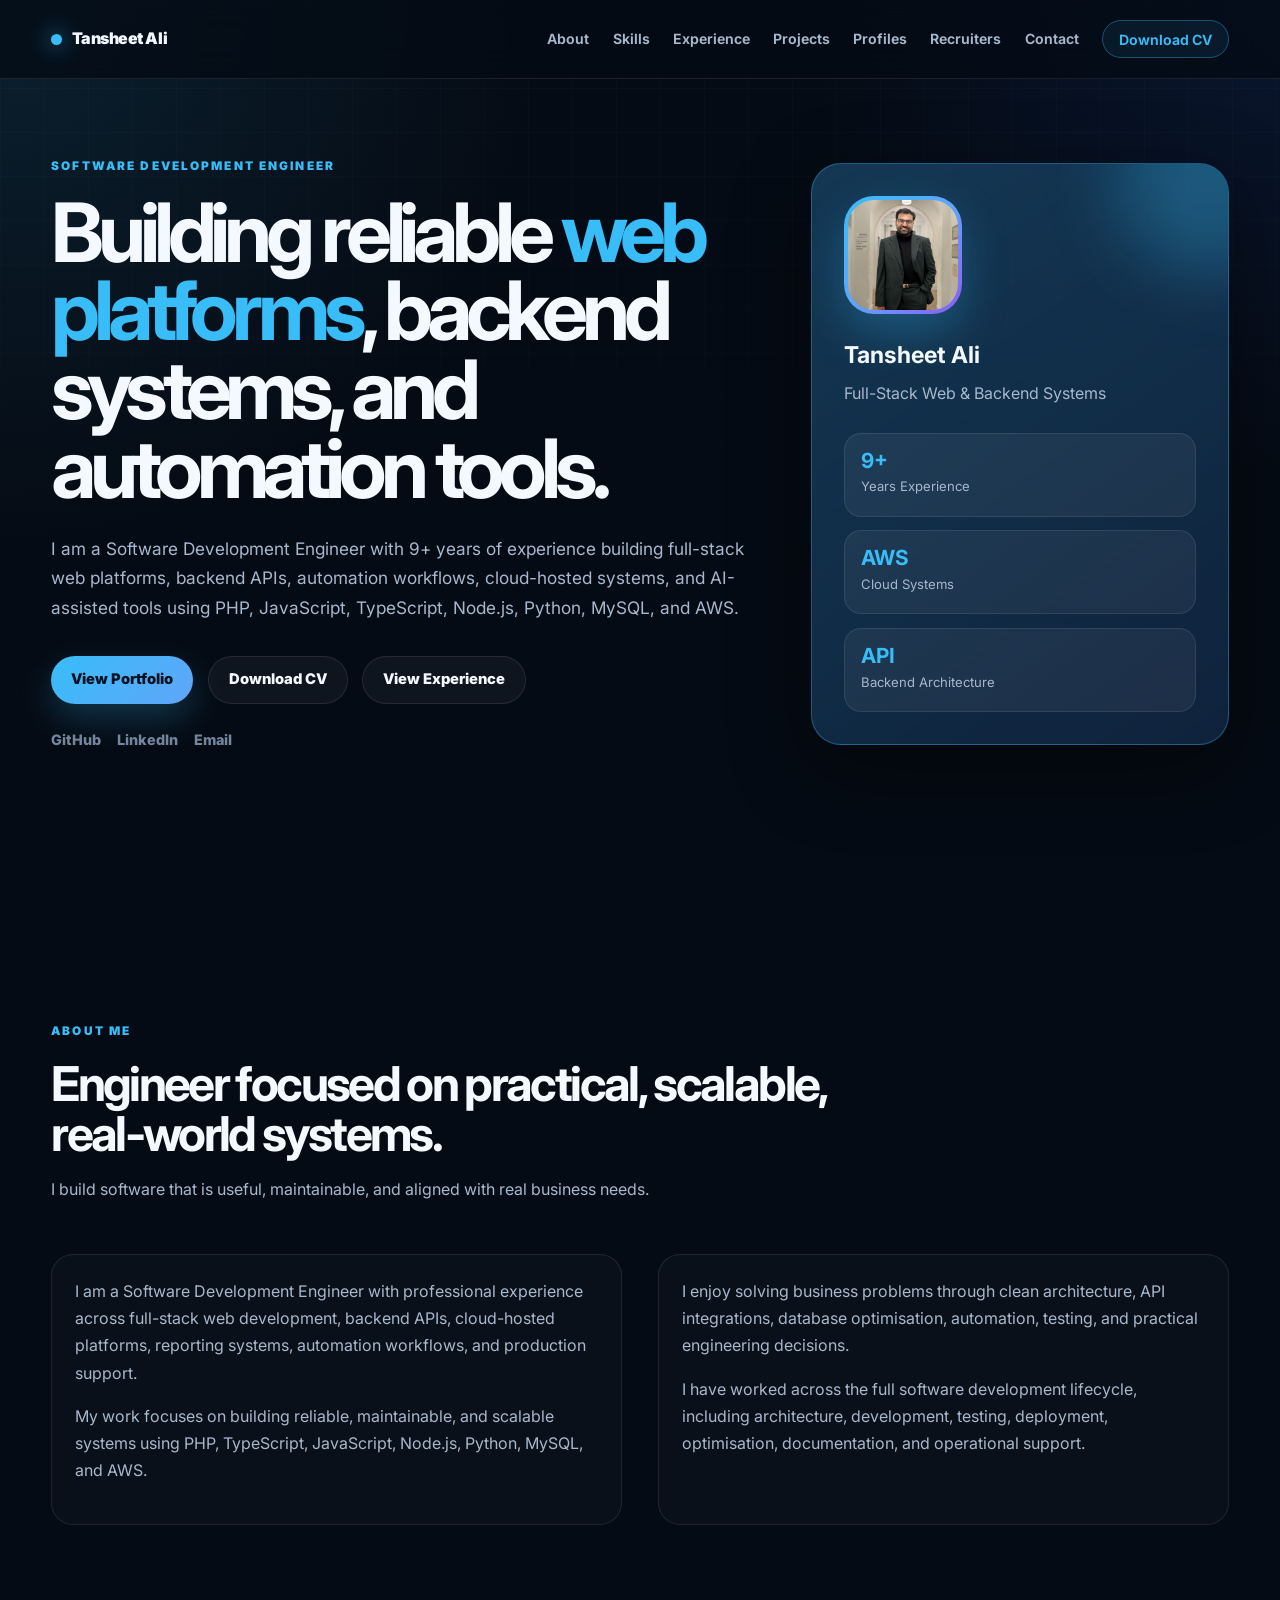
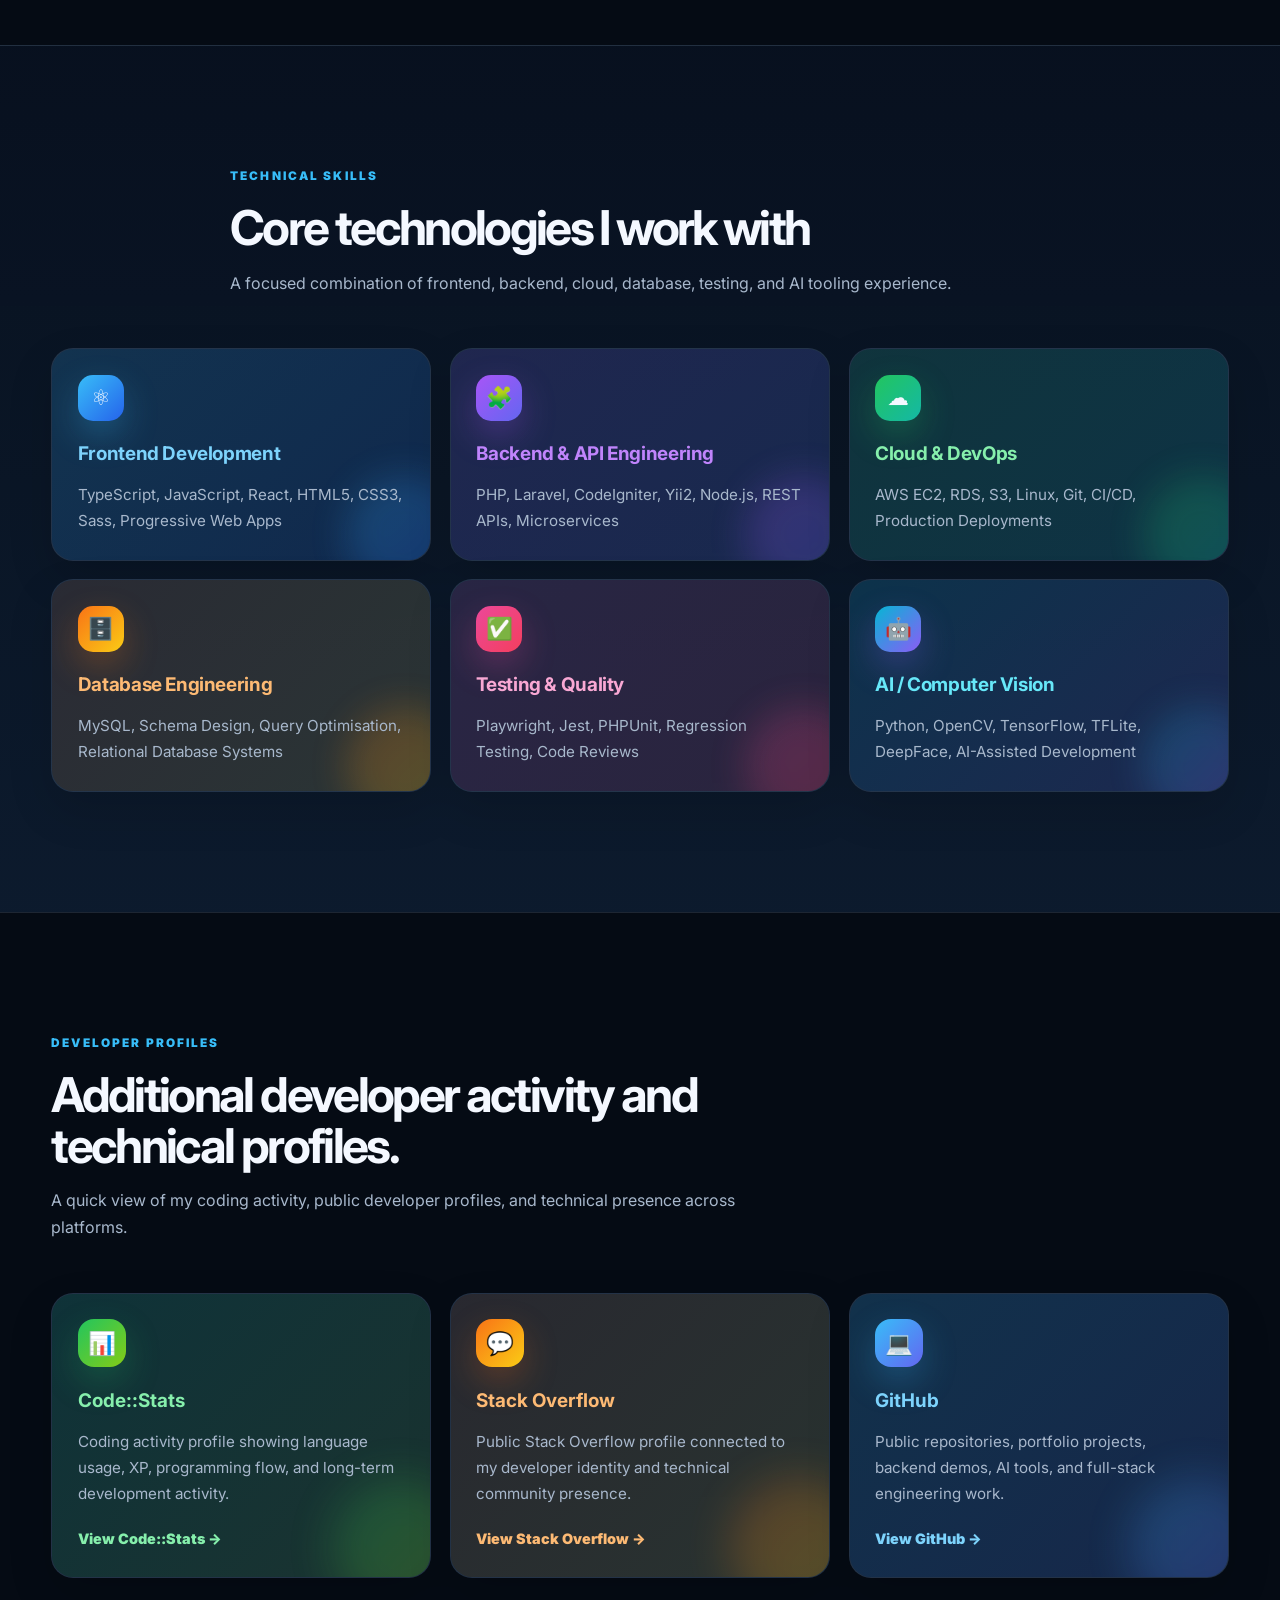
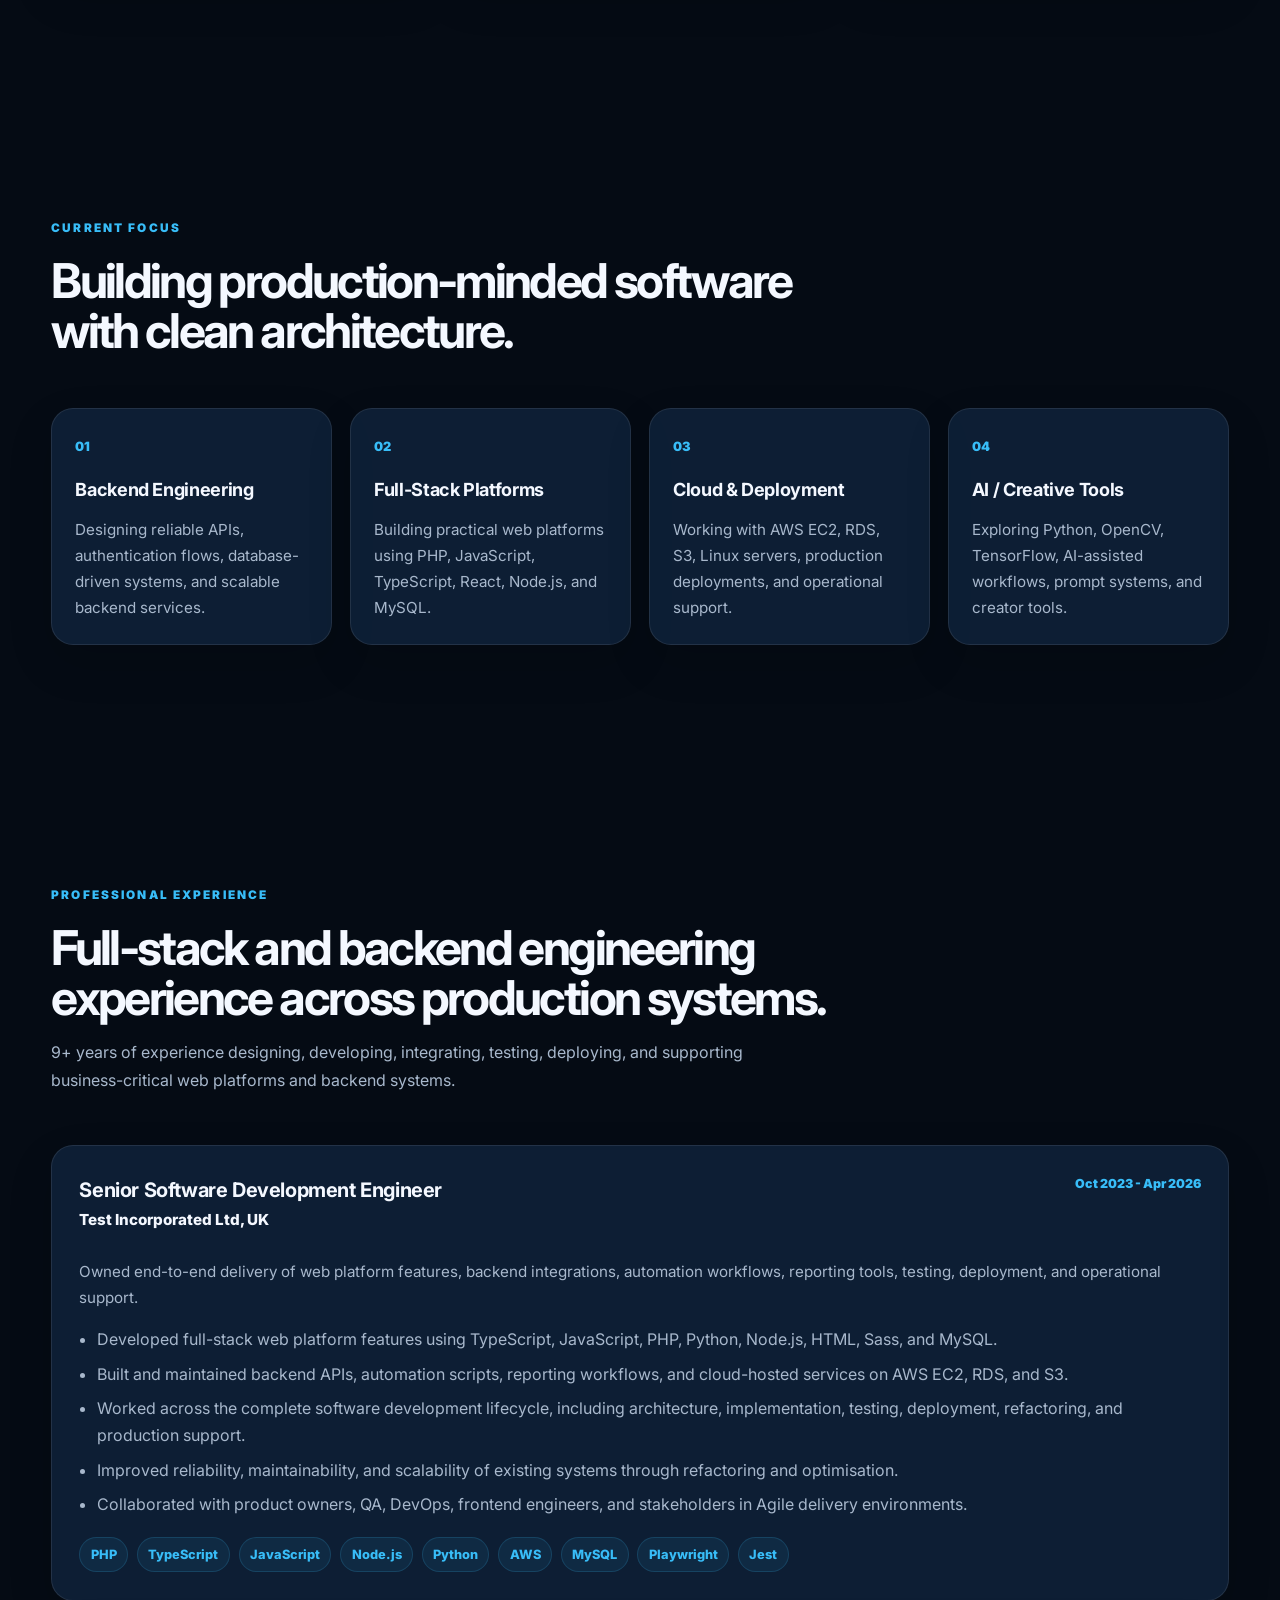
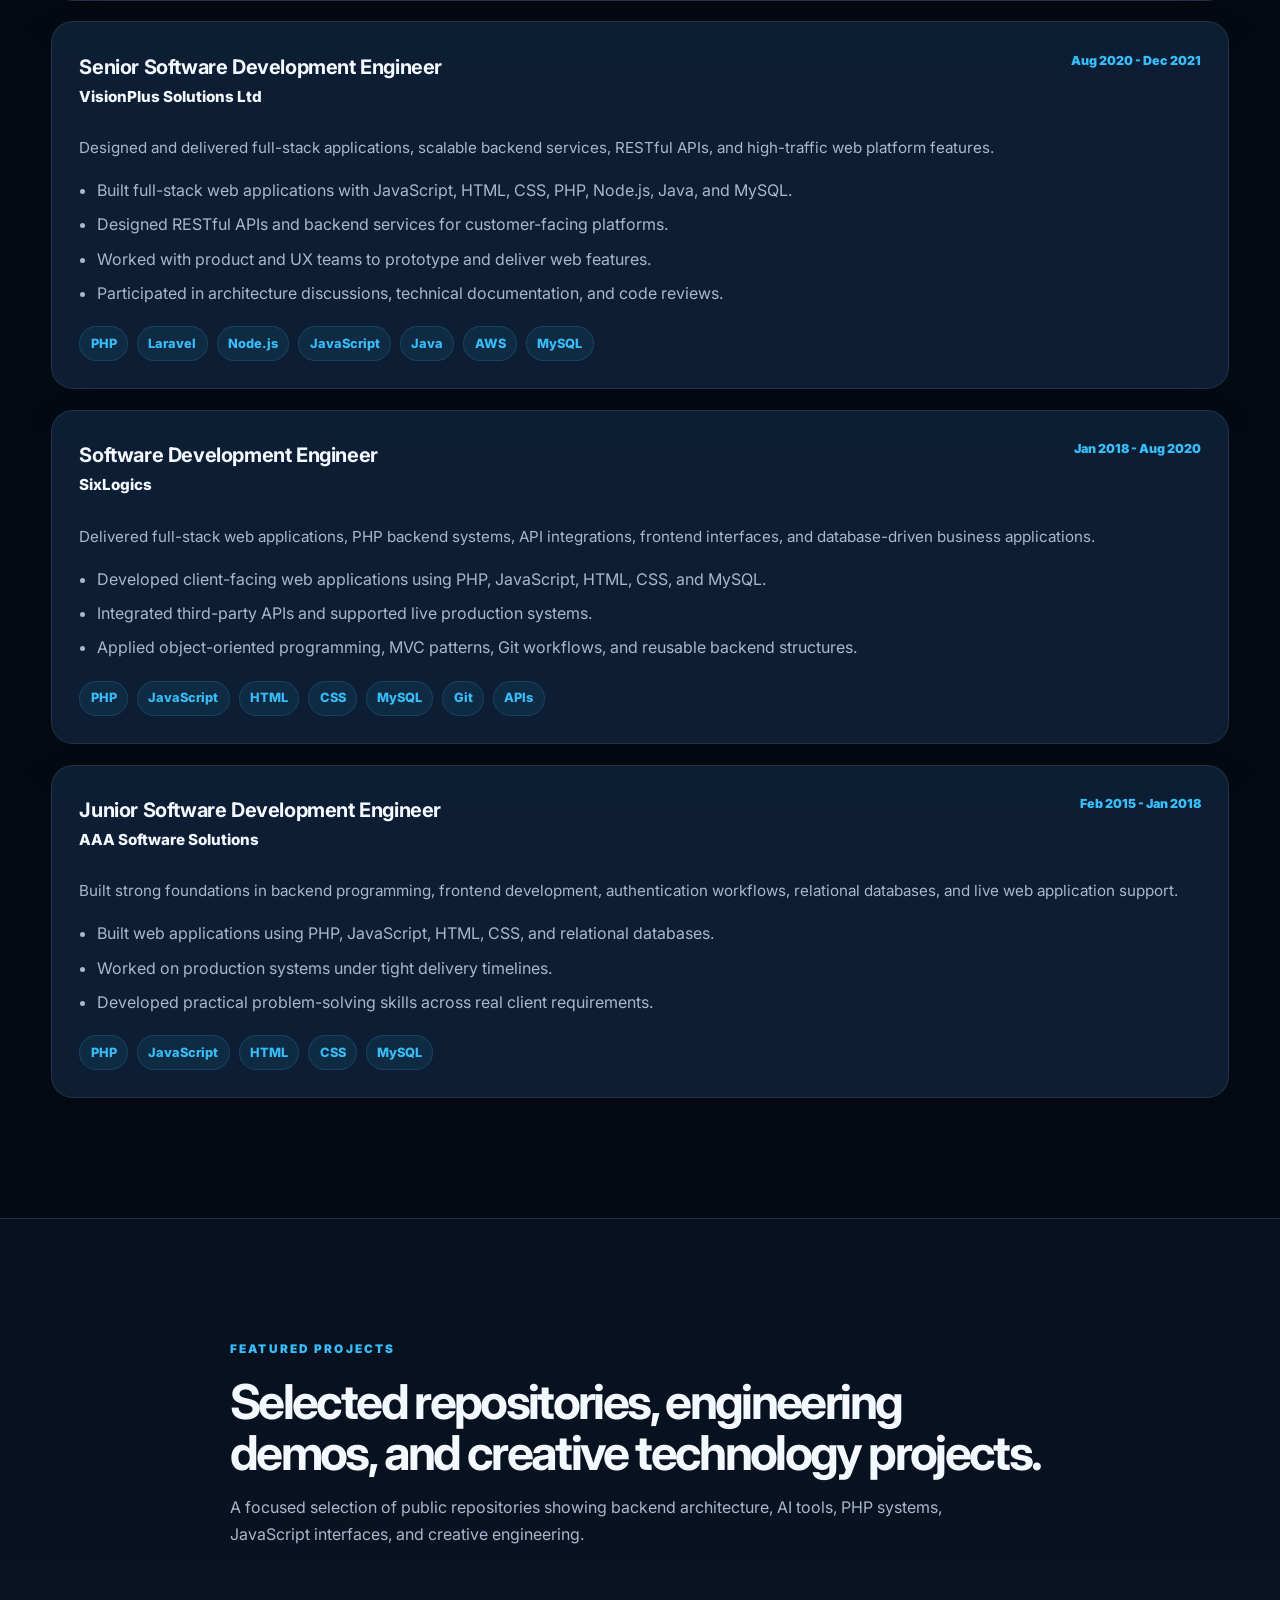
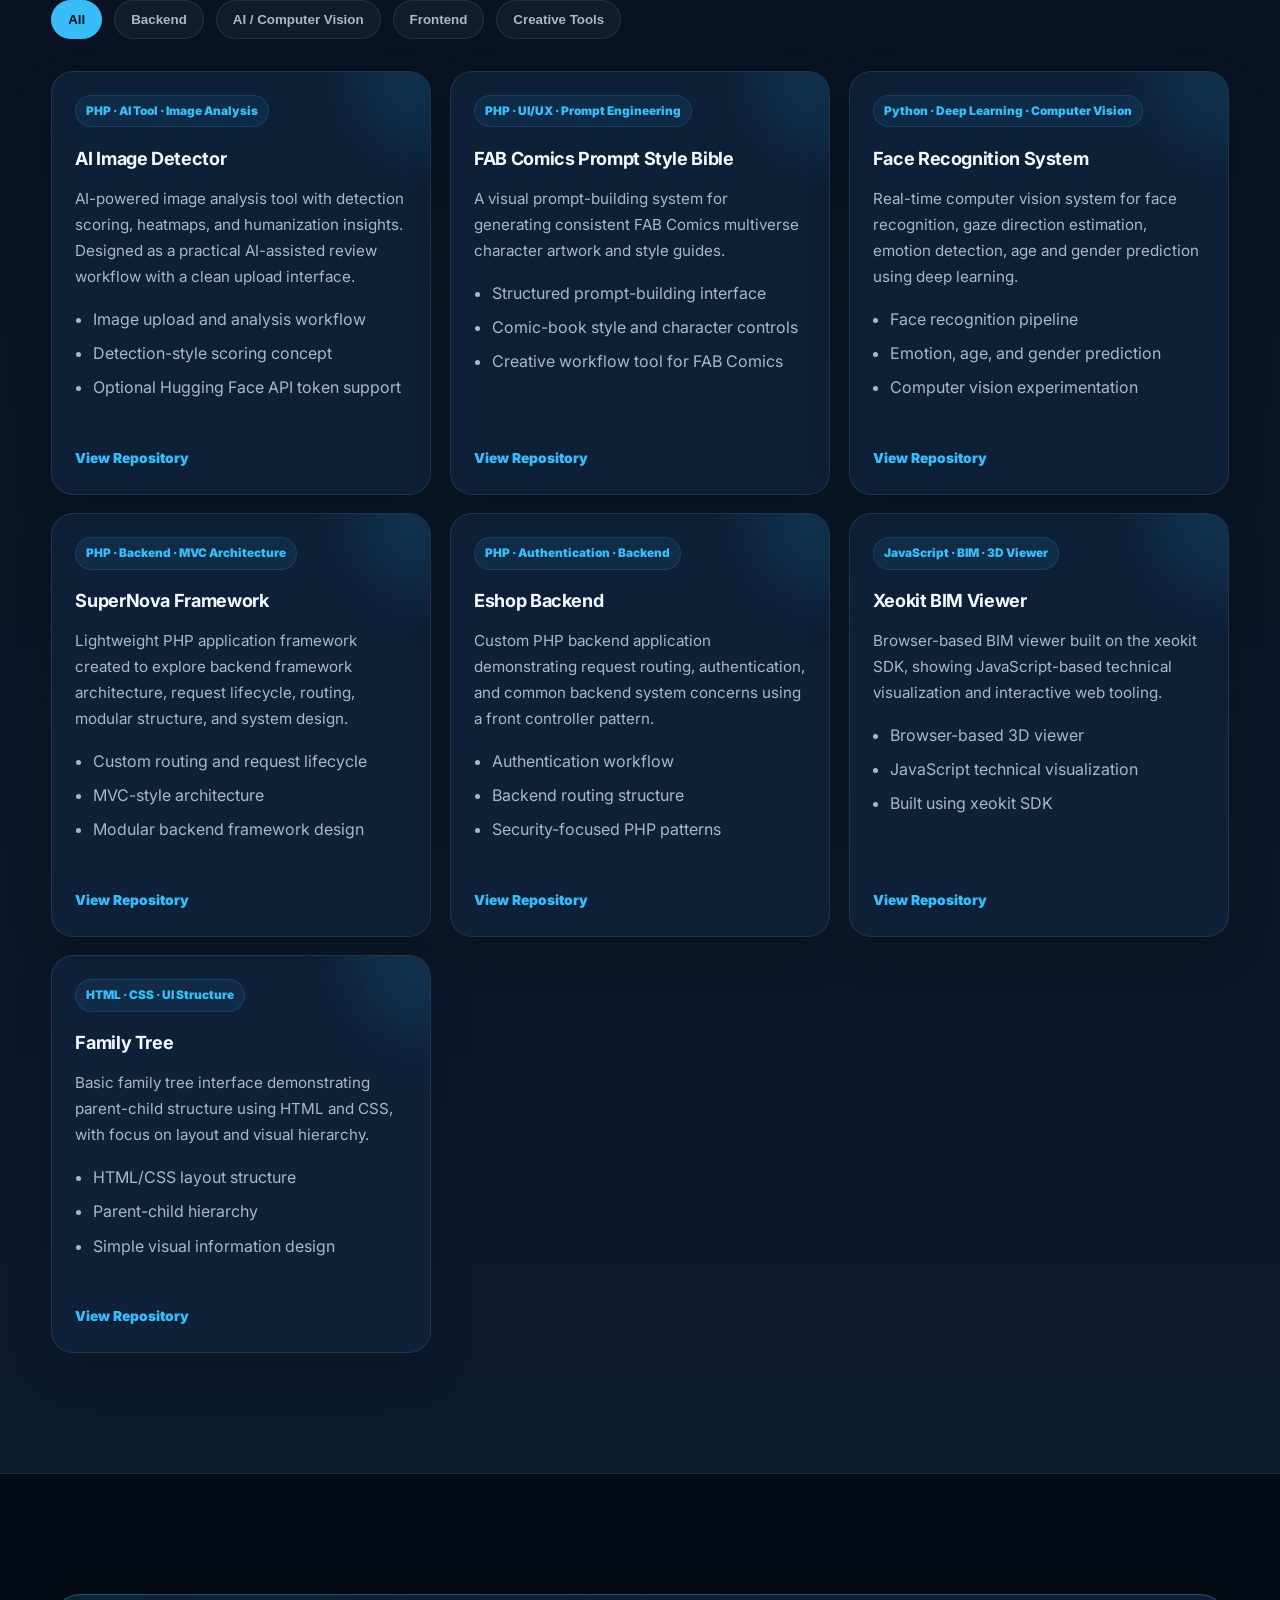
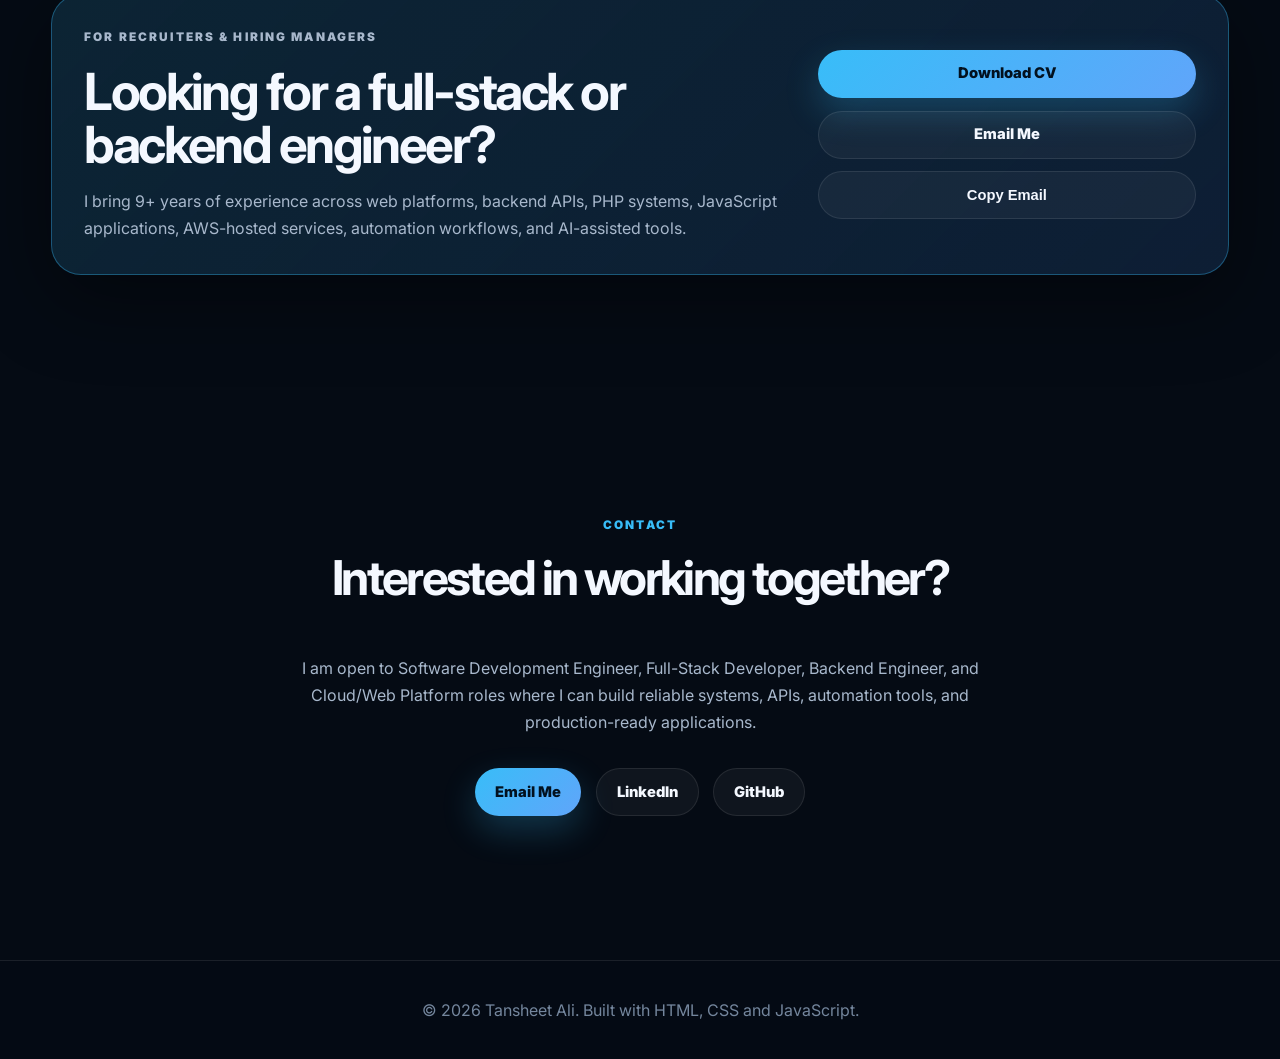
==== commit db1e4d8f: "Improved CSS and Added Favicon" ====
--- a/index.html
+++ b/index.html
@@ -20,12 +20,9 @@
 
   <link rel="preconnect" href="https://fonts.googleapis.com" />
   <link rel="preconnect" href="https://fonts.gstatic.com" crossorigin />
-  <link
-    href="https://fonts.googleapis.com/css2?family=Inter:wght@400;500;600;700;800;900&display=swap"
-    rel="stylesheet"
-  />
-
-  <link rel="stylesheet" href="style.css" />
+  <link href="https://fonts.googleapis.com/css2?family=Inter:wght@400;500;600;700;800;900&display=swap" rel="stylesheet"/>
+  <link rel="icon" type="image/png" href="assets/favicon.png" />
+  <link rel="stylesheet" href="style.css?ver=1.0.0.0.1" />
 </head>
 
 <body>
@@ -44,6 +41,7 @@
         <li><a href="#skills">Skills</a></li>
         <li><a href="#experience">Experience</a></li>
         <li><a href="#projects">Projects</a></li>
+        <li><a href="#developer-profiles">Profiles</a></li>
         <li><a href="#recruiters">Recruiters</a></li>
         <li><a href="#contact">Contact</a></li>
         <li>
@@ -195,6 +193,60 @@
         </div>
     </section>
 
+    <!-- Profiles -->
+    <section class="section" id="developer-profiles">
+        <div class="section-heading">
+            <p class="eyebrow">Developer Profiles</p>
+            <h2>Additional developer activity and technical profiles.</h2>
+            <p class="section-subtitle">
+            A quick view of my coding activity, public developer profiles, and technical presence across platforms.
+            </p>
+        </div>
+
+        <div class="profiles-grid">
+
+            <article class="profile-link-card codestats-card">
+            <div class="profile-link-icon">📊</div>
+            <div>
+                <h3>Code::Stats</h3>
+                <p>
+                Coding activity profile showing language usage, XP, programming flow, and long-term development activity.
+                </p>
+            </div>
+            <a href="https://codestats.net/users/tansheetalitaj" target="_blank" class="profile-link-btn">
+                View Code::Stats →
+            </a>
+            </article>
+
+            <article class="profile-link-card stackoverflow-card">
+            <div class="profile-link-icon">💬</div>
+            <div>
+                <h3>Stack Overflow</h3>
+                <p>
+                Public Stack Overflow profile connected to my developer identity and technical community presence.
+                </p>
+            </div>
+            <a href="https://stackoverflow.com/users/9194364/tansheet-ali" target="_blank" class="profile-link-btn">
+                View Stack Overflow →
+            </a>
+            </article>
+
+            <article class="profile-link-card github-card-custom">
+            <div class="profile-link-icon">💻</div>
+            <div>
+                <h3>GitHub</h3>
+                <p>
+                Public repositories, portfolio projects, backend demos, AI tools, and full-stack engineering work.
+                </p>
+            </div>
+            <a href="https://github.com/tansheetalitaj" target="_blank" class="profile-link-btn">
+                View GitHub →
+            </a>
+            </article>
+
+        </div>
+        </section>
+
     <!-- Current Focus -->
     <section class="section" id="focus">
       <div class="section-heading">
--- a/style.css
+++ b/style.css
@@ -849,4 +849,129 @@
   .project-card {
     min-height: auto;
   }
+}
+
+.profiles-grid {
+  display: grid;
+  grid-template-columns: repeat(3, 1fr);
+  gap: 1.15rem;
+}
+
+.profile-link-card {
+  position: relative;
+  overflow: hidden;
+  background: var(--card);
+  border: 1px solid var(--border);
+  border-radius: var(--radius);
+  padding: 1.6rem;
+  min-height: 260px;
+  display: flex;
+  flex-direction: column;
+  transition: 0.2s ease;
+  box-shadow: 0 18px 45px rgba(0, 0, 0, 0.14);
+}
+
+.profile-link-card:hover {
+  transform: translateY(-5px);
+  border-color: var(--profile-border);
+  background: rgba(16, 36, 62, 0.94);
+}
+
+.profile-link-card::before {
+  content: "";
+  position: absolute;
+  inset: 0;
+  background: var(--profile-gradient);
+  opacity: 0.12;
+  pointer-events: none;
+}
+
+.profile-link-card::after {
+  content: "";
+  position: absolute;
+  right: -40px;
+  bottom: -40px;
+  width: 140px;
+  height: 140px;
+  background: var(--profile-gradient);
+  border-radius: 50%;
+  filter: blur(22px);
+  opacity: 0.22;
+}
+
+.profile-link-icon {
+  width: 48px;
+  height: 48px;
+  border-radius: 16px;
+  display: grid;
+  place-items: center;
+  font-size: 1.4rem;
+  background: var(--profile-gradient);
+  box-shadow: 0 14px 34px var(--profile-glow);
+  margin-bottom: 1.1rem;
+  position: relative;
+  z-index: 2;
+}
+
+.profile-link-card h3,
+.profile-link-card p,
+.profile-link-card a {
+  position: relative;
+  z-index: 2;
+}
+
+.profile-link-card h3 {
+  color: var(--profile-title);
+  font-size: 1.18rem;
+  margin-bottom: 0.75rem;
+}
+
+.profile-link-card p {
+  color: var(--muted);
+  font-size: 0.95rem;
+}
+
+.profile-link-btn {
+  margin-top: auto;
+  padding-top: 1.3rem;
+  color: var(--profile-title);
+  font-weight: 900;
+  font-size: 0.9rem;
+}
+
+.profile-link-btn:hover {
+  text-decoration: underline;
+}
+
+.codestats-card {
+  --profile-gradient: linear-gradient(135deg, #22c55e, #84cc16);
+  --profile-glow: rgba(34, 197, 94, 0.25);
+  --profile-title: #86efac;
+  --profile-border: rgba(34, 197, 94, 0.45);
+}
+
+.stackoverflow-card {
+  --profile-gradient: linear-gradient(135deg, #f97316, #facc15);
+  --profile-glow: rgba(249, 115, 22, 0.25);
+  --profile-title: #fdba74;
+  --profile-border: rgba(249, 115, 22, 0.45);
+}
+
+.github-card-custom {
+  --profile-gradient: linear-gradient(135deg, #38bdf8, #6366f1);
+  --profile-glow: rgba(56, 189, 248, 0.25);
+  --profile-title: #7dd3fc;
+  --profile-border: rgba(56, 189, 248, 0.45);
+}
+
+@media (max-width: 980px) {
+  .profiles-grid {
+    grid-template-columns: repeat(2, 1fr);
+  }
+}
+
+@media (max-width: 760px) {
+  .profiles-grid {
+    grid-template-columns: 1fr;
+  }
 }
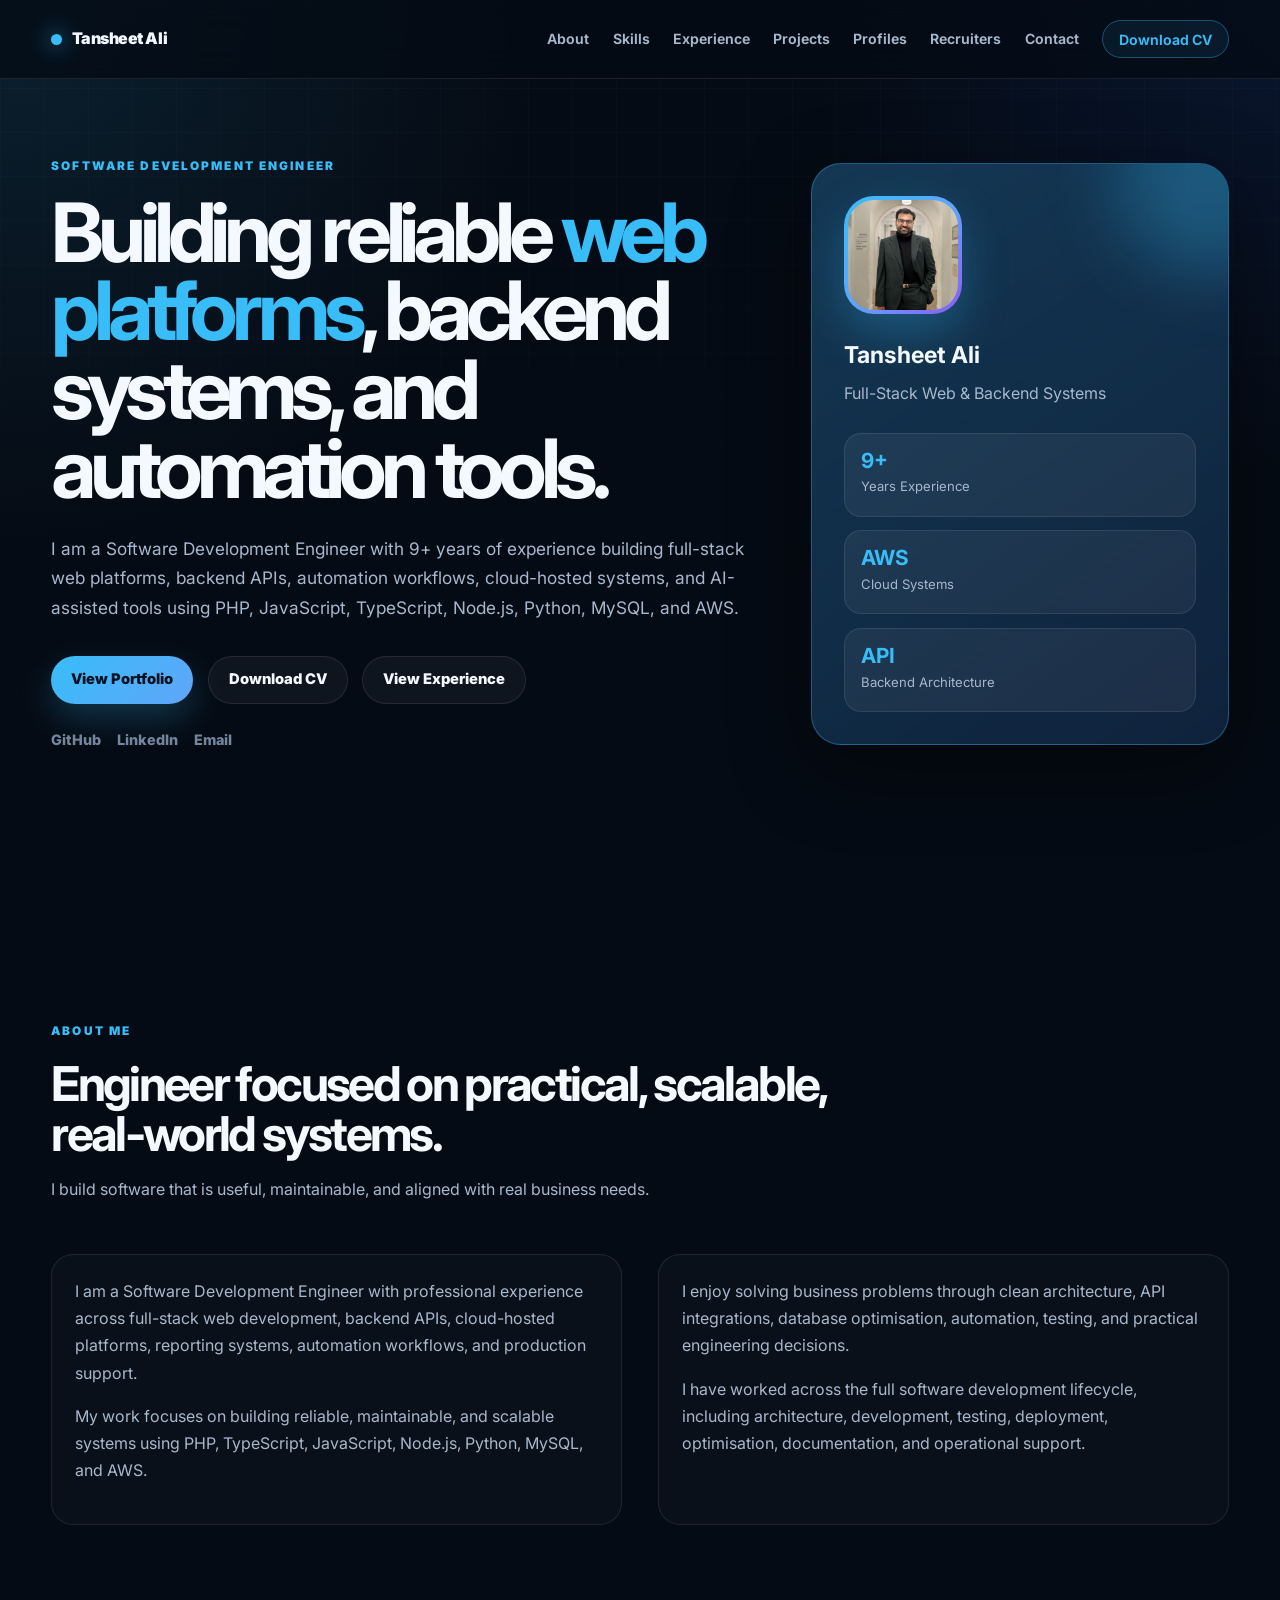
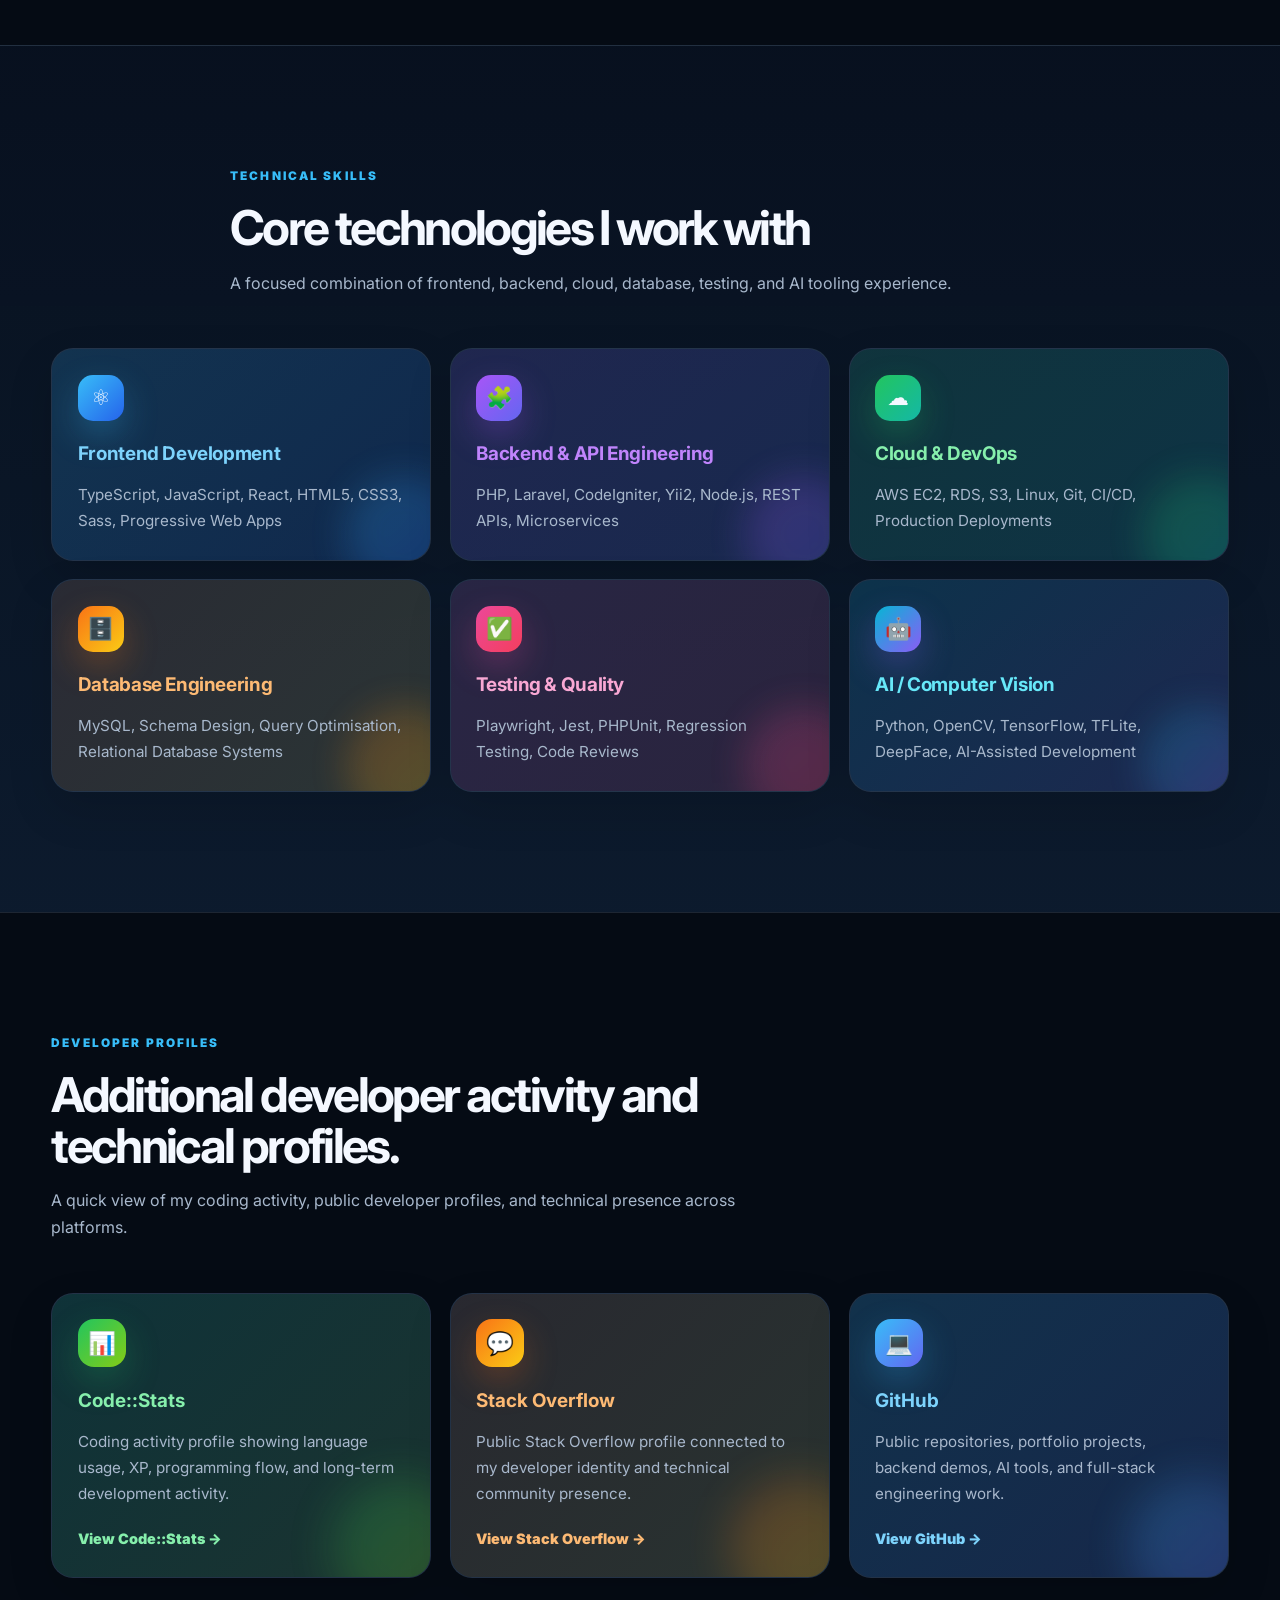
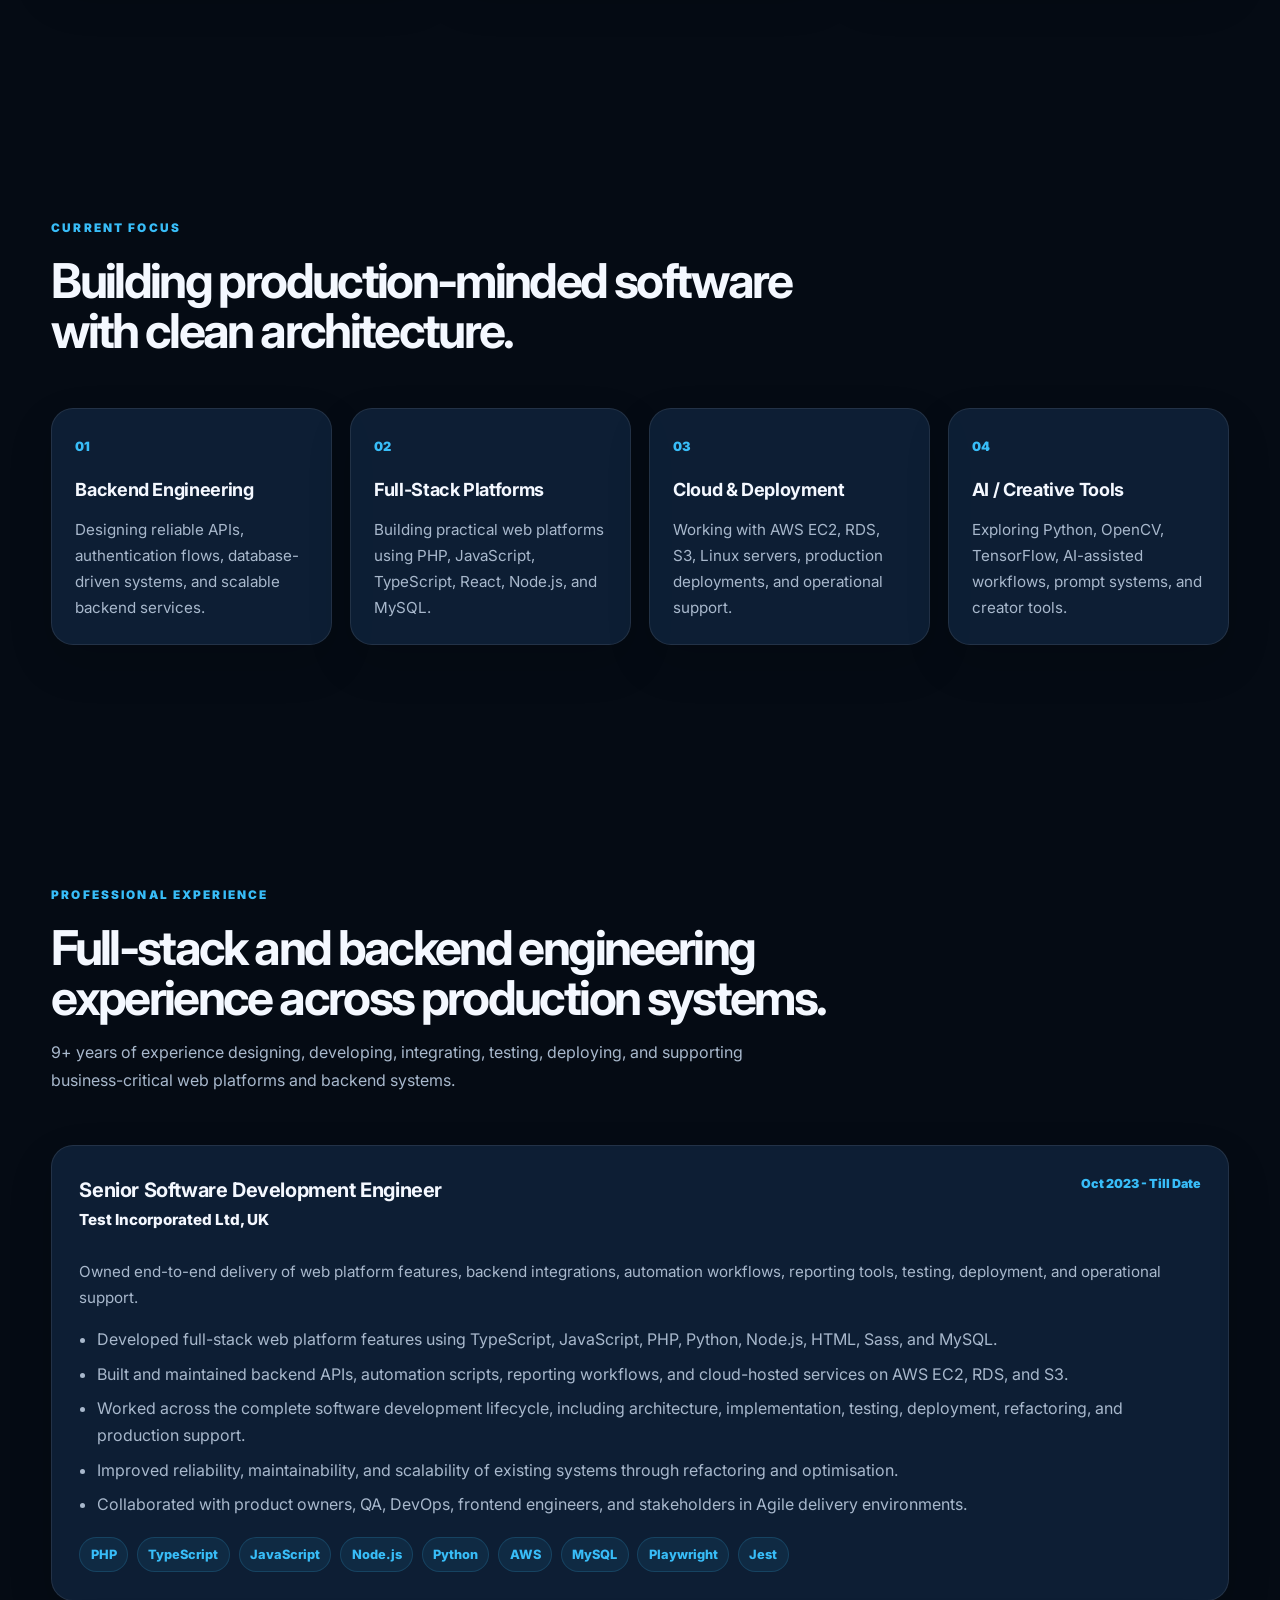
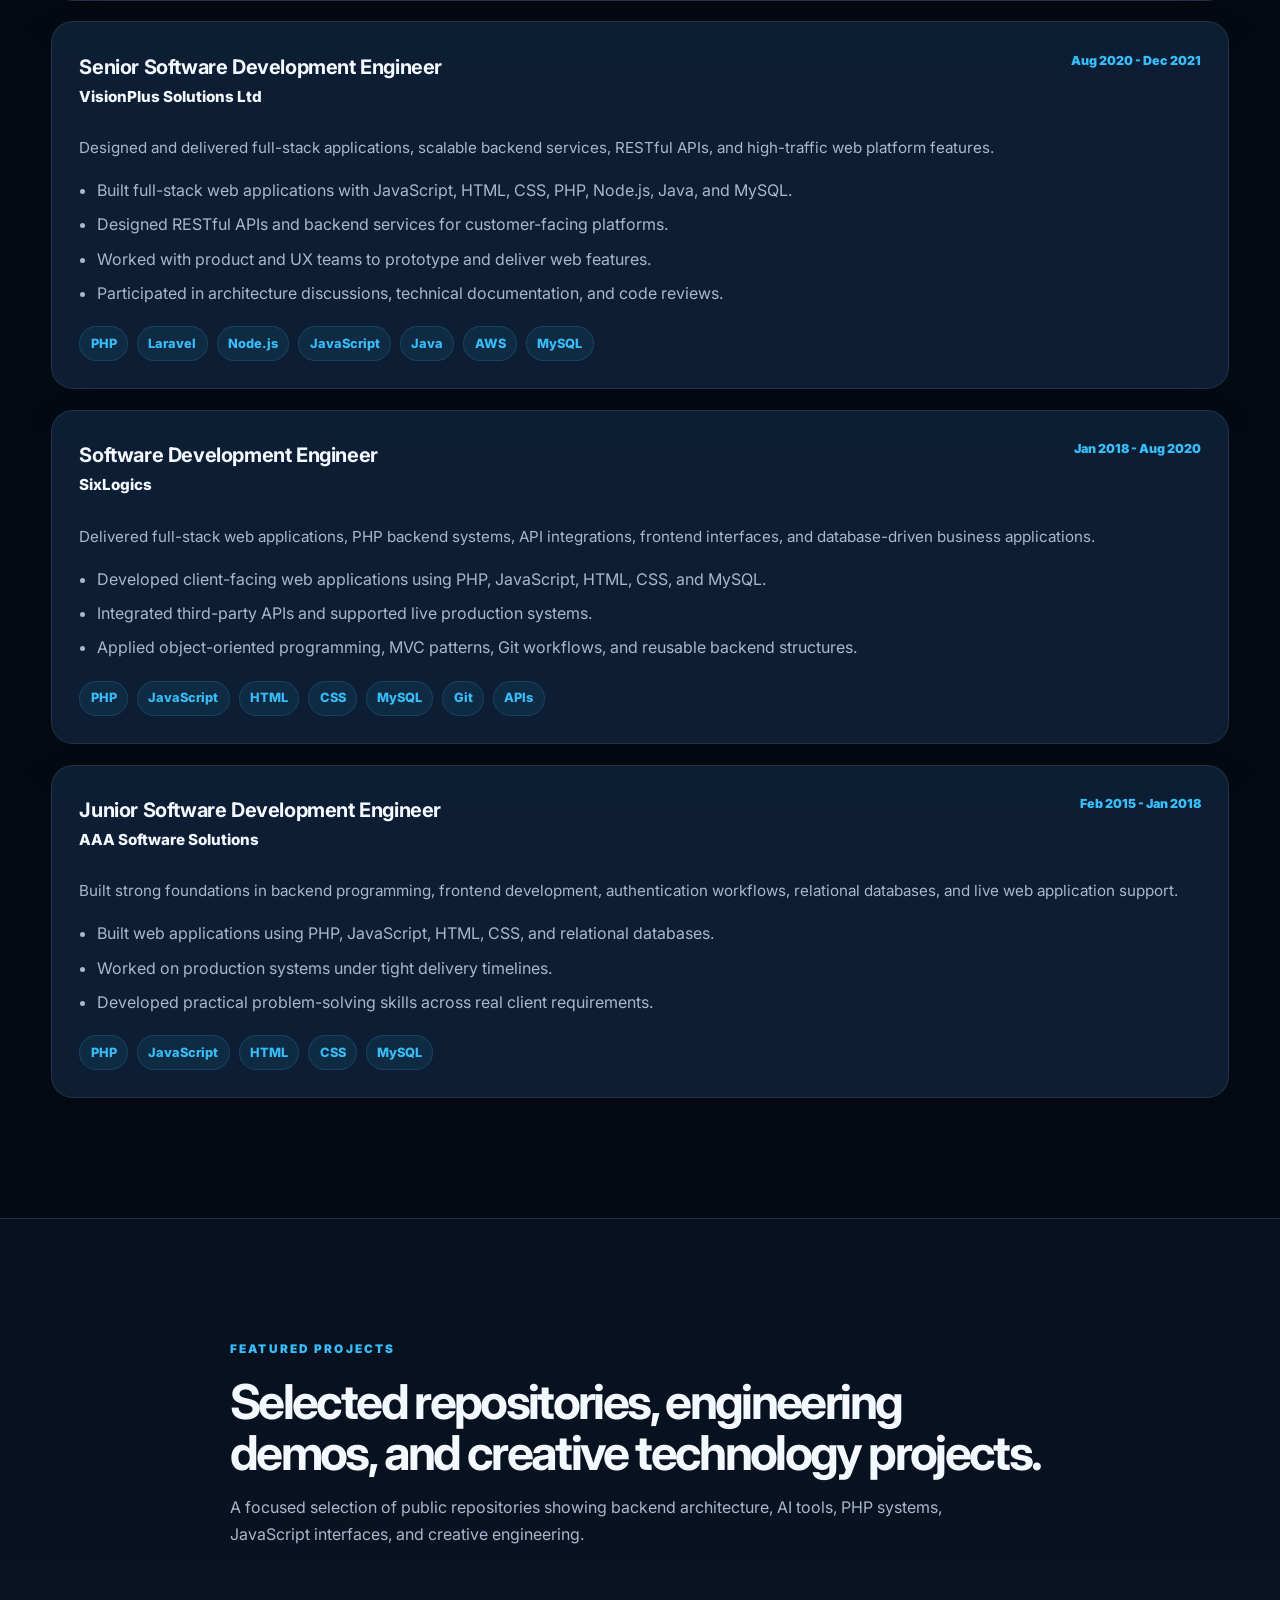
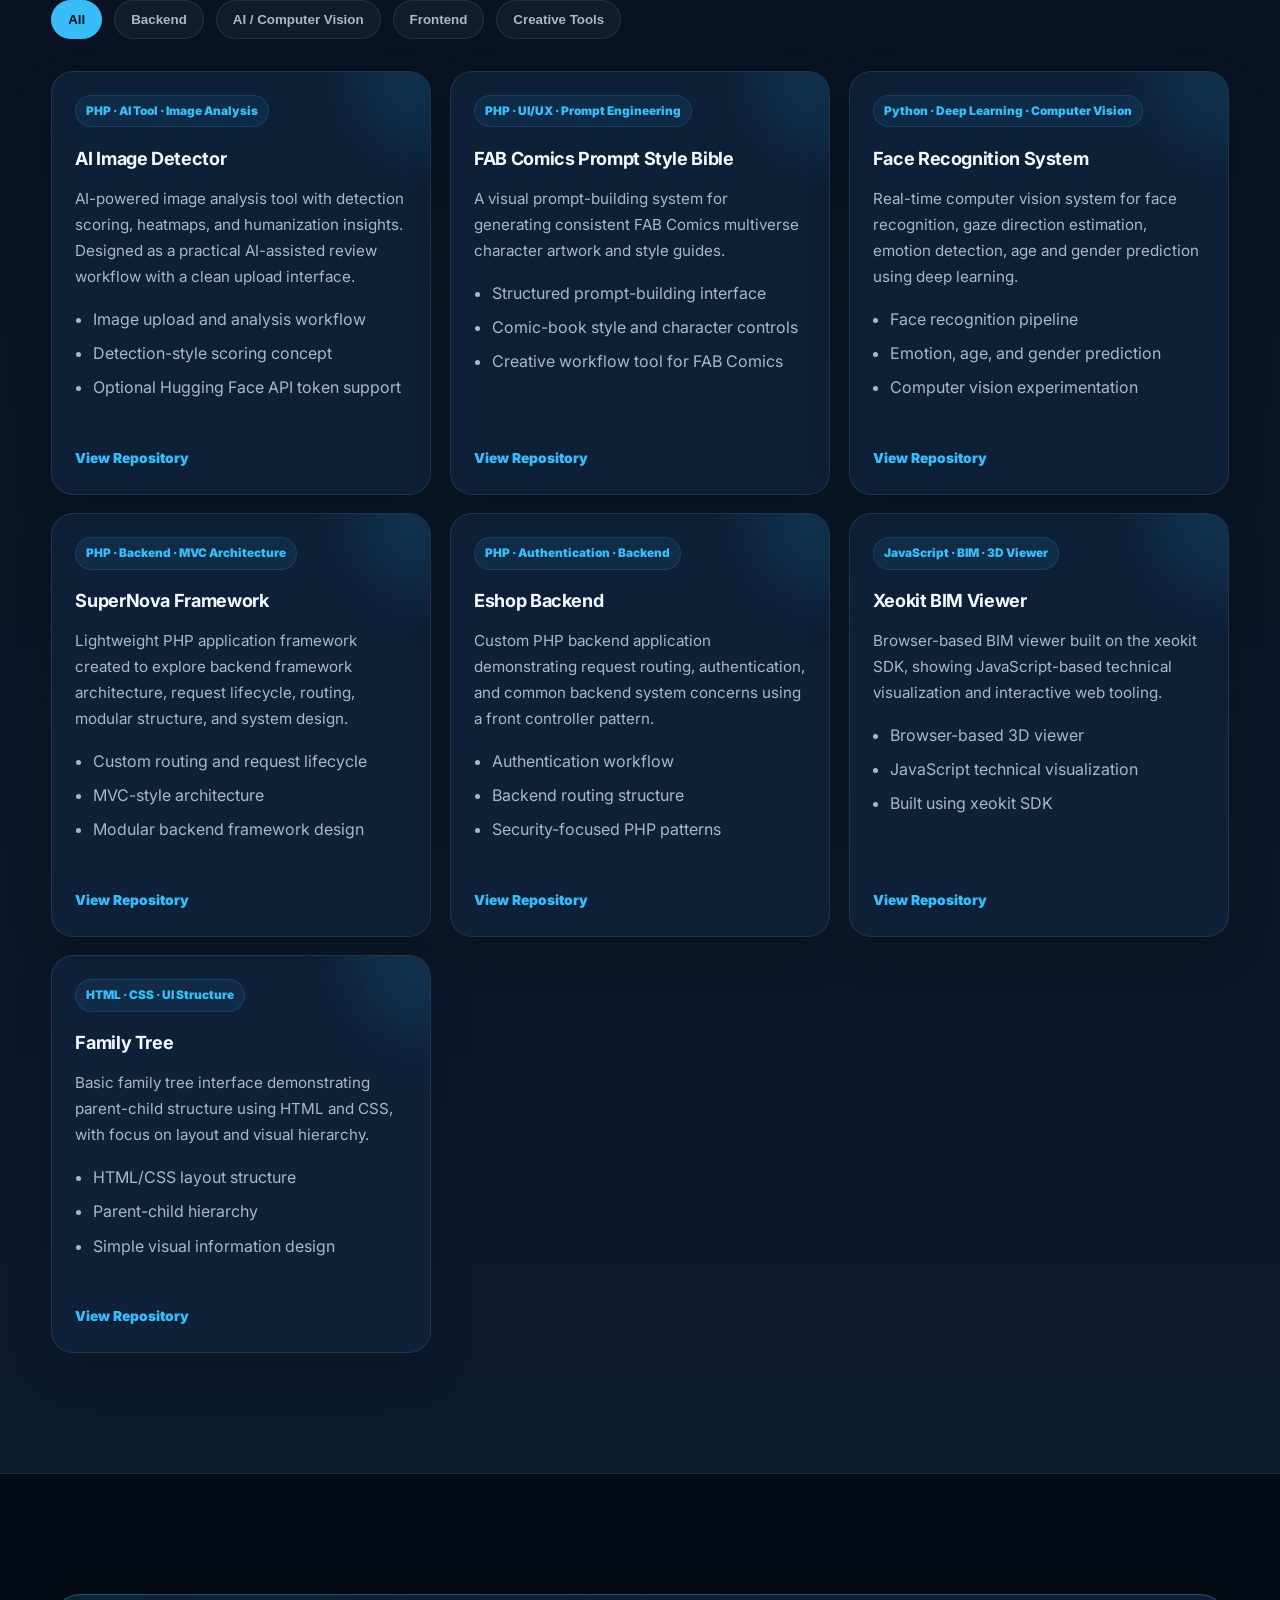
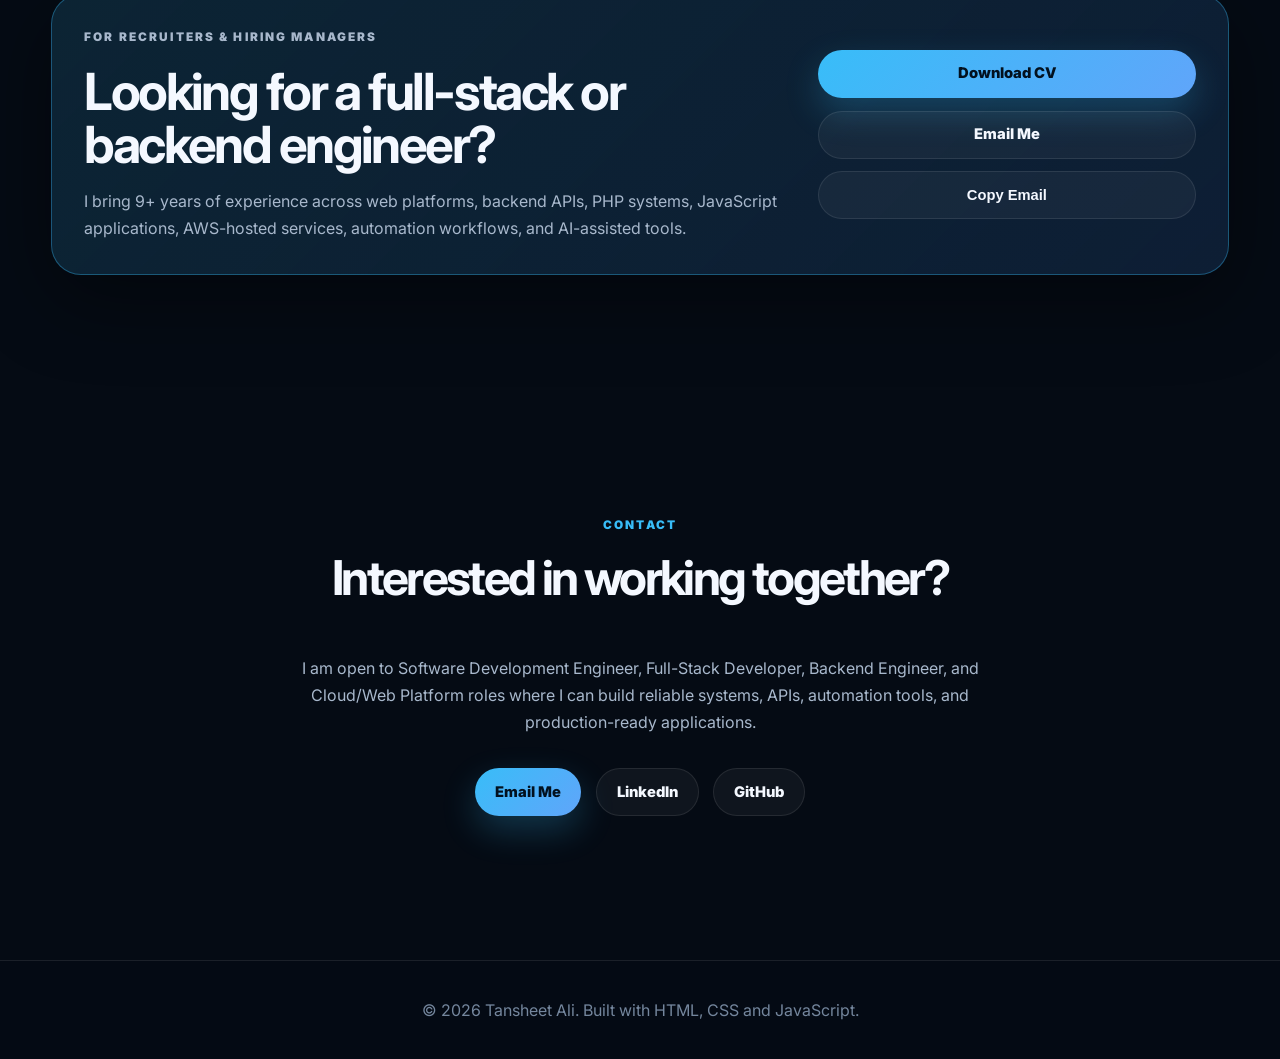
==== commit 8555e785: "minor update" ====
--- a/index.html
+++ b/index.html
@@ -300,7 +300,7 @@
               <h3>Senior Software Development Engineer</h3>
               <p class="company">Test Incorporated Ltd, UK</p>
             </div>
-            <span class="timeline-date">Oct 2023 - Apr 2026</span>
+            <span class="timeline-date">Oct 2023 - Till Date</span>
           </div>
 
           <p>
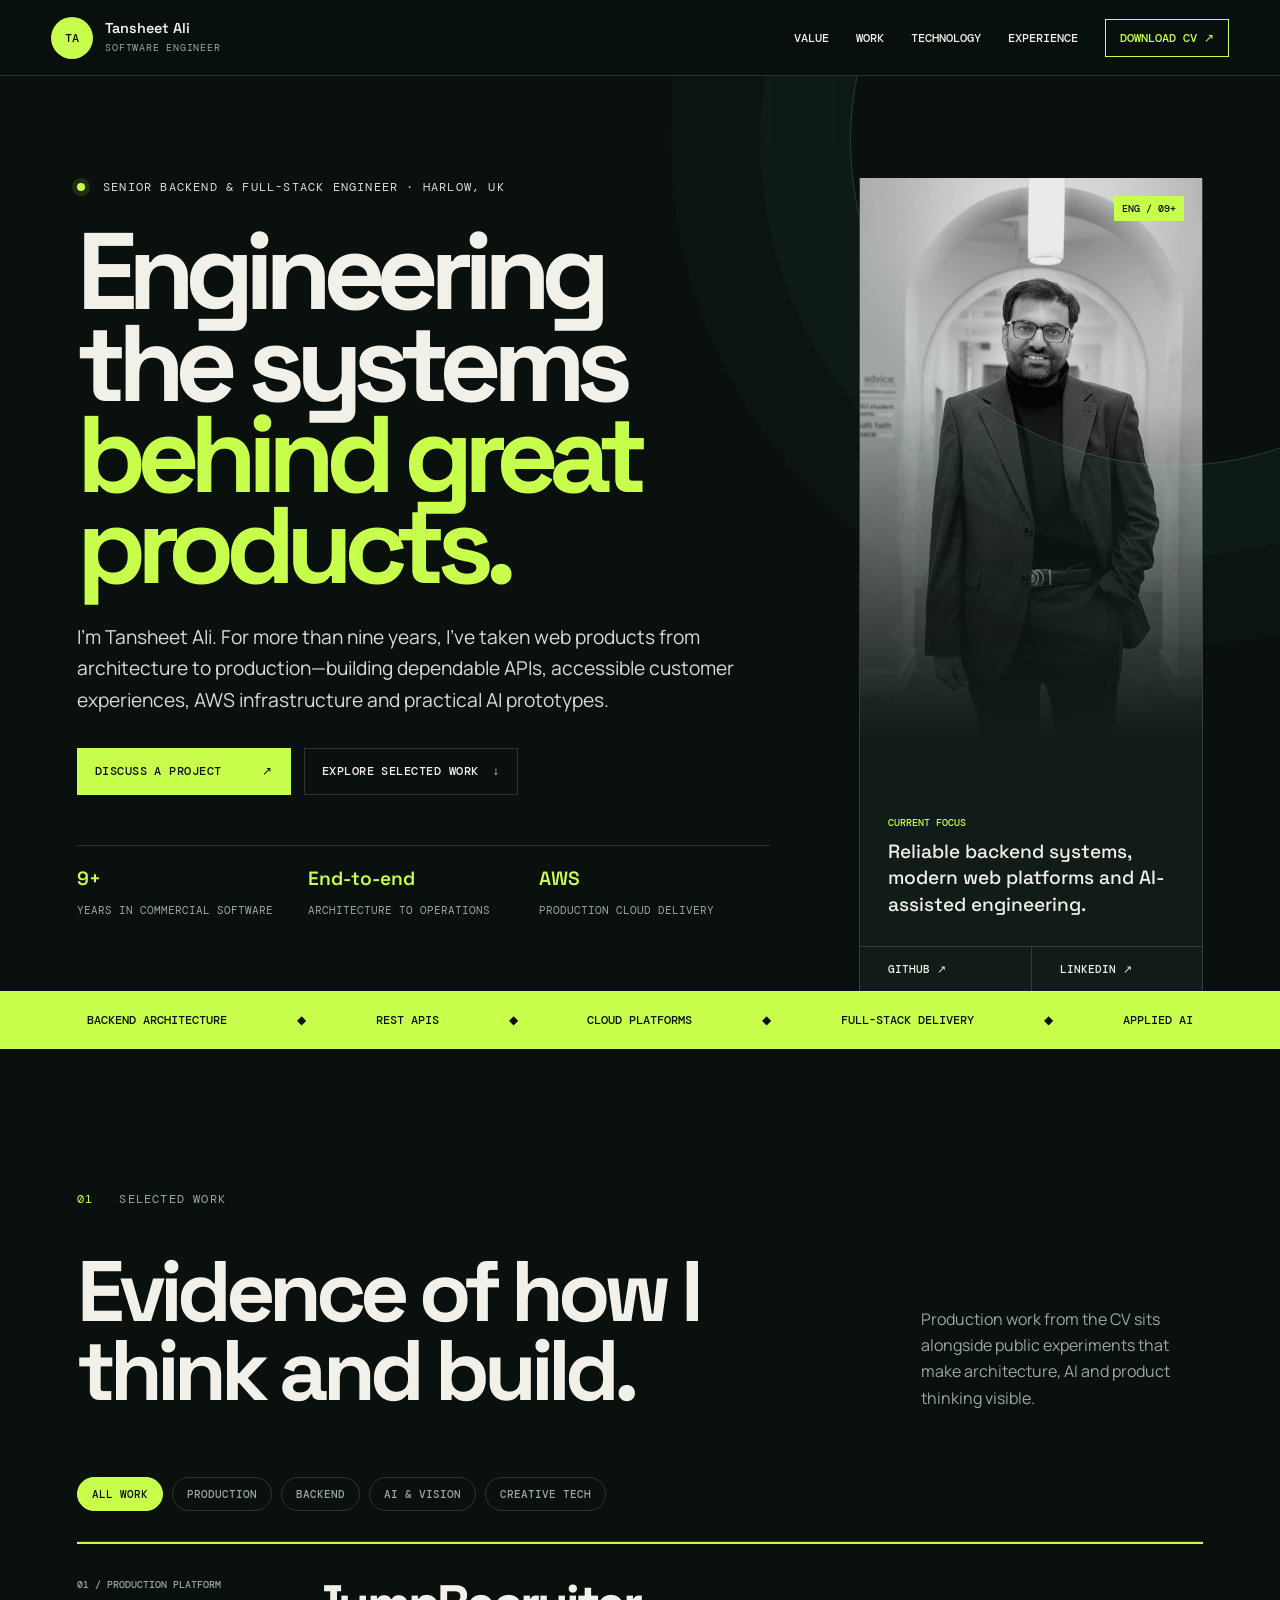
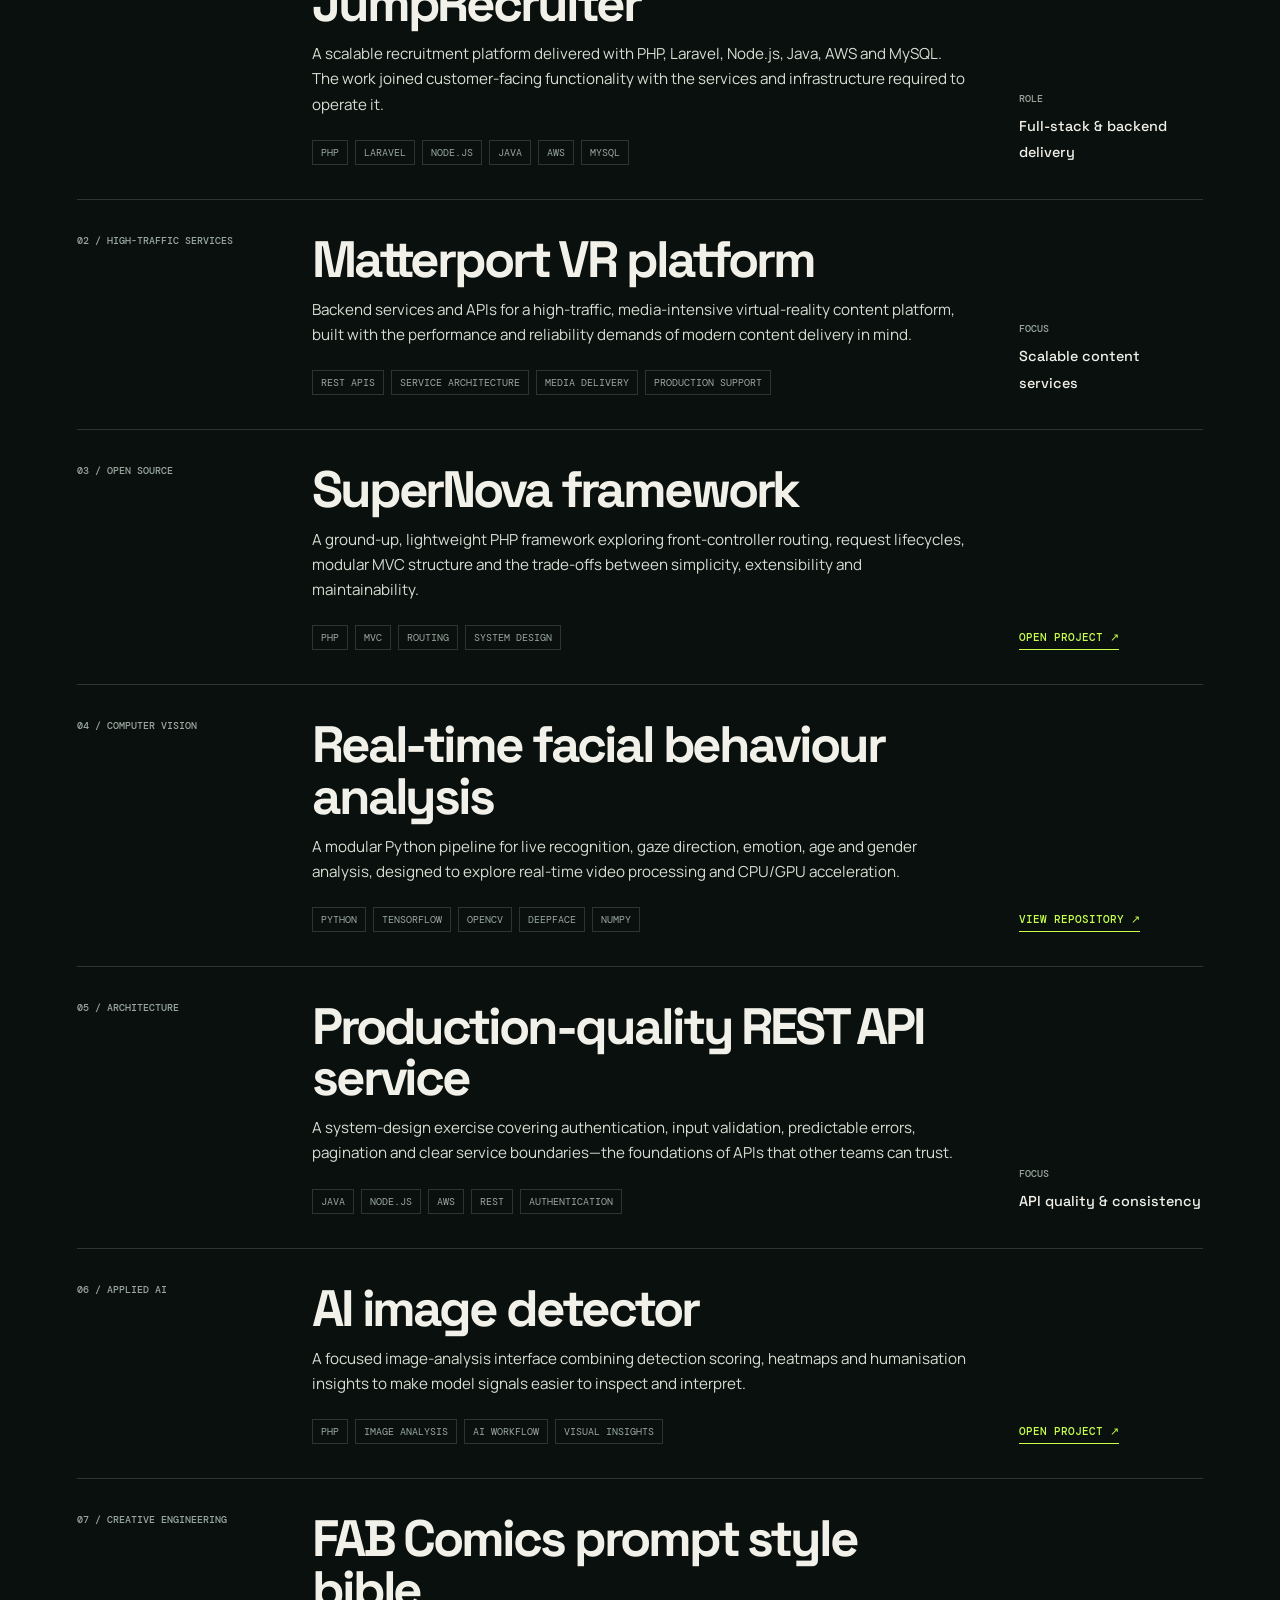
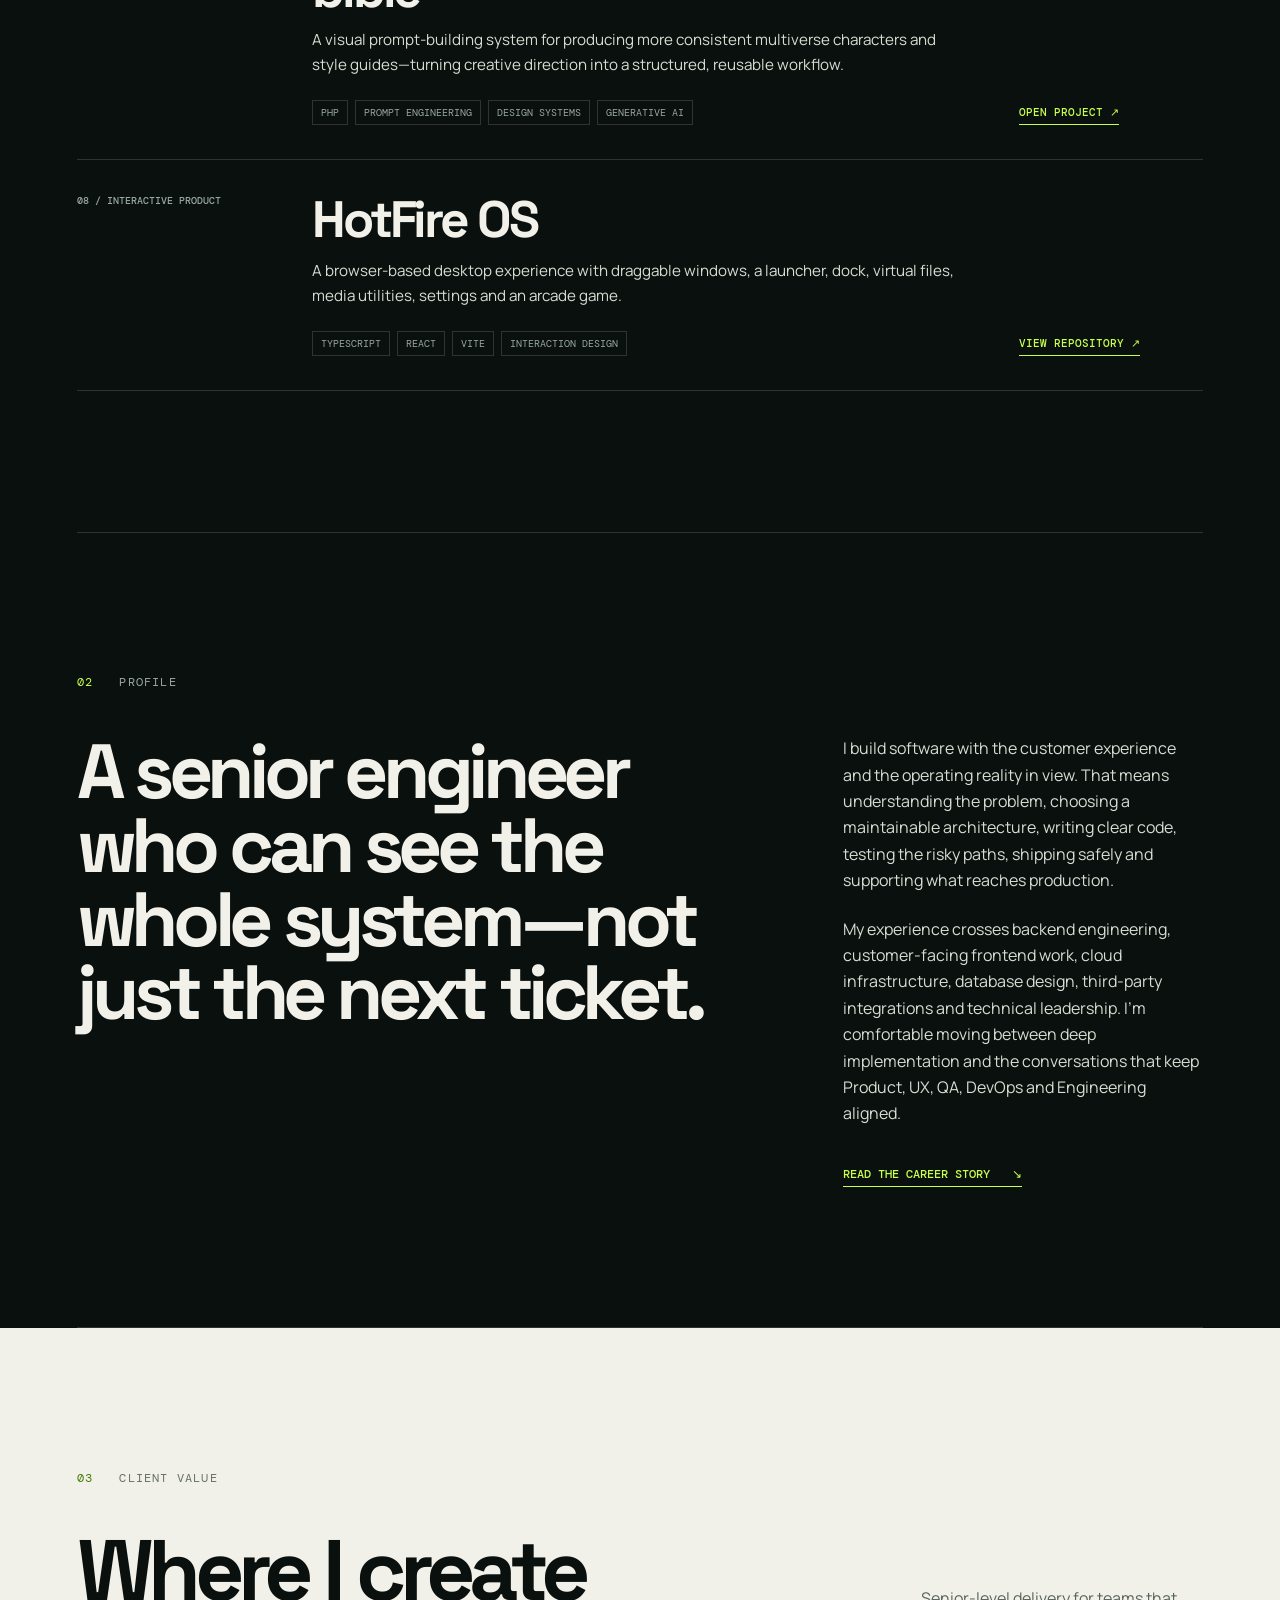
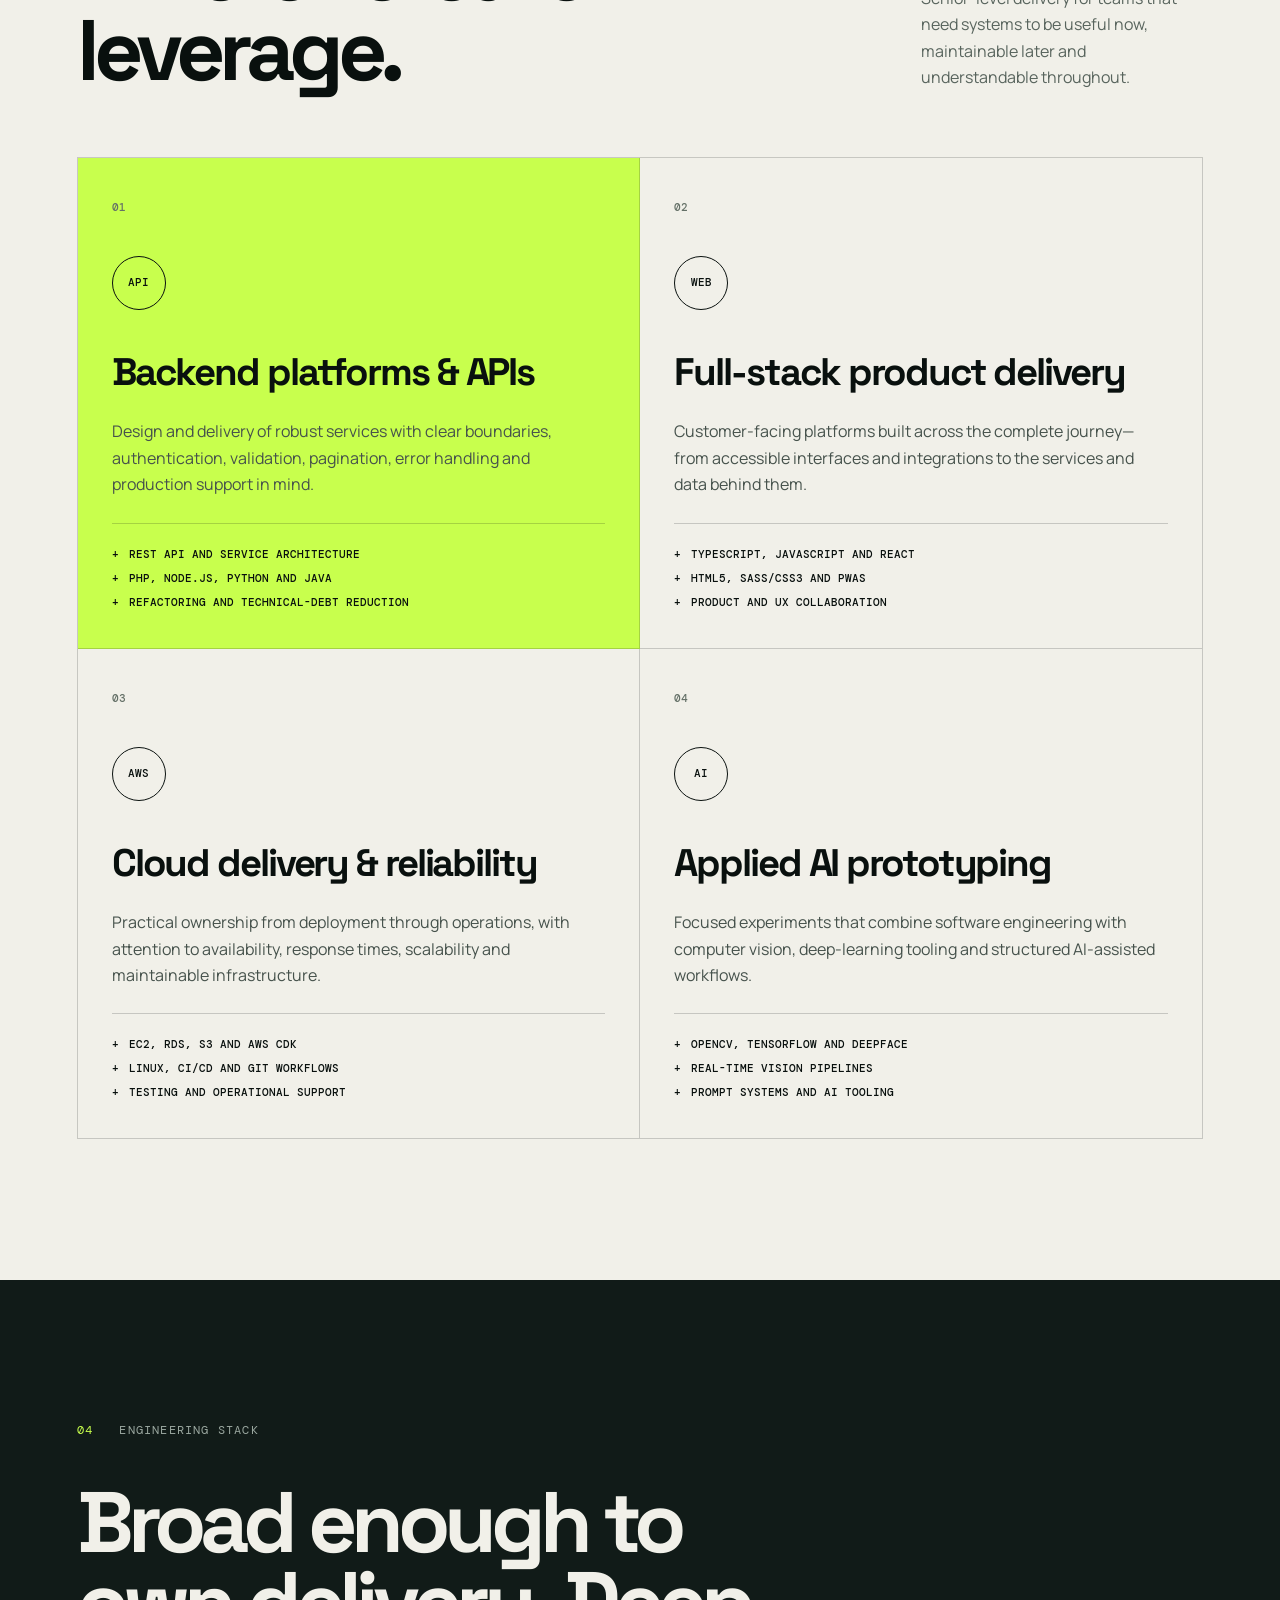
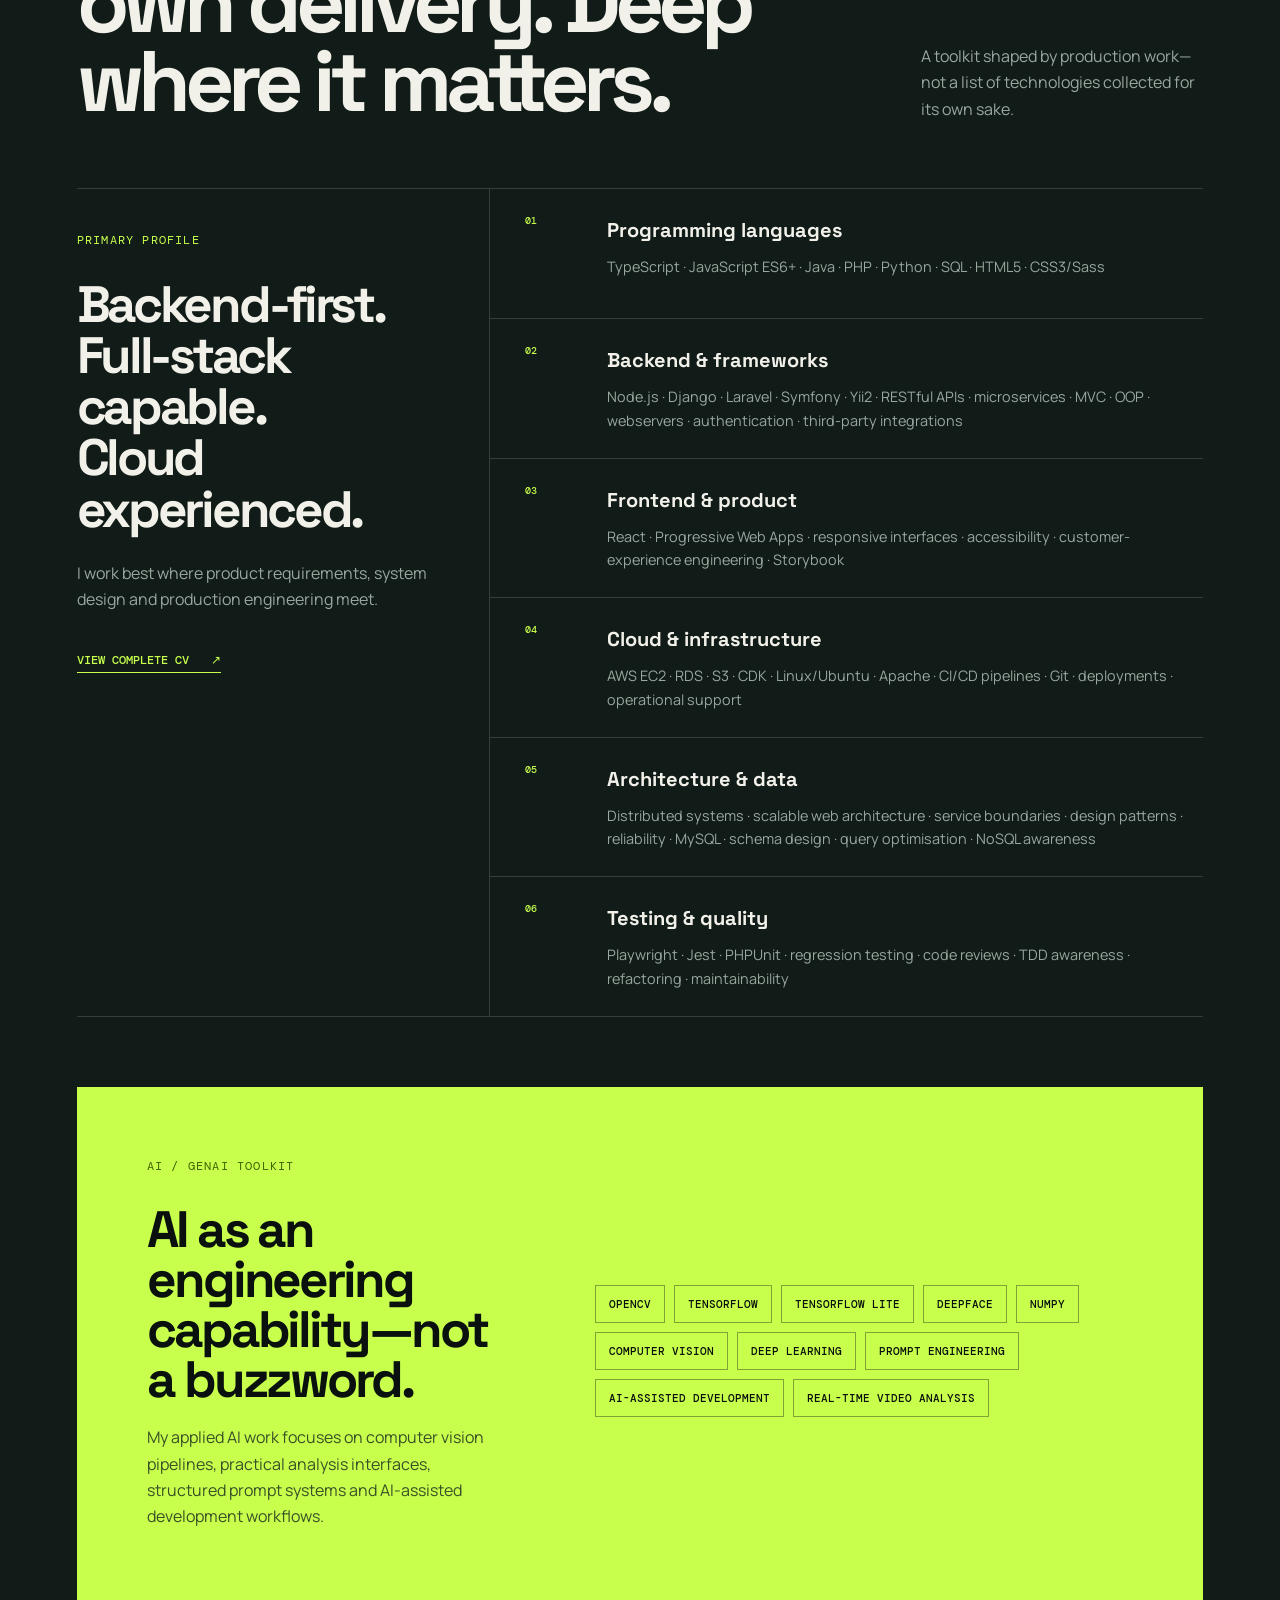
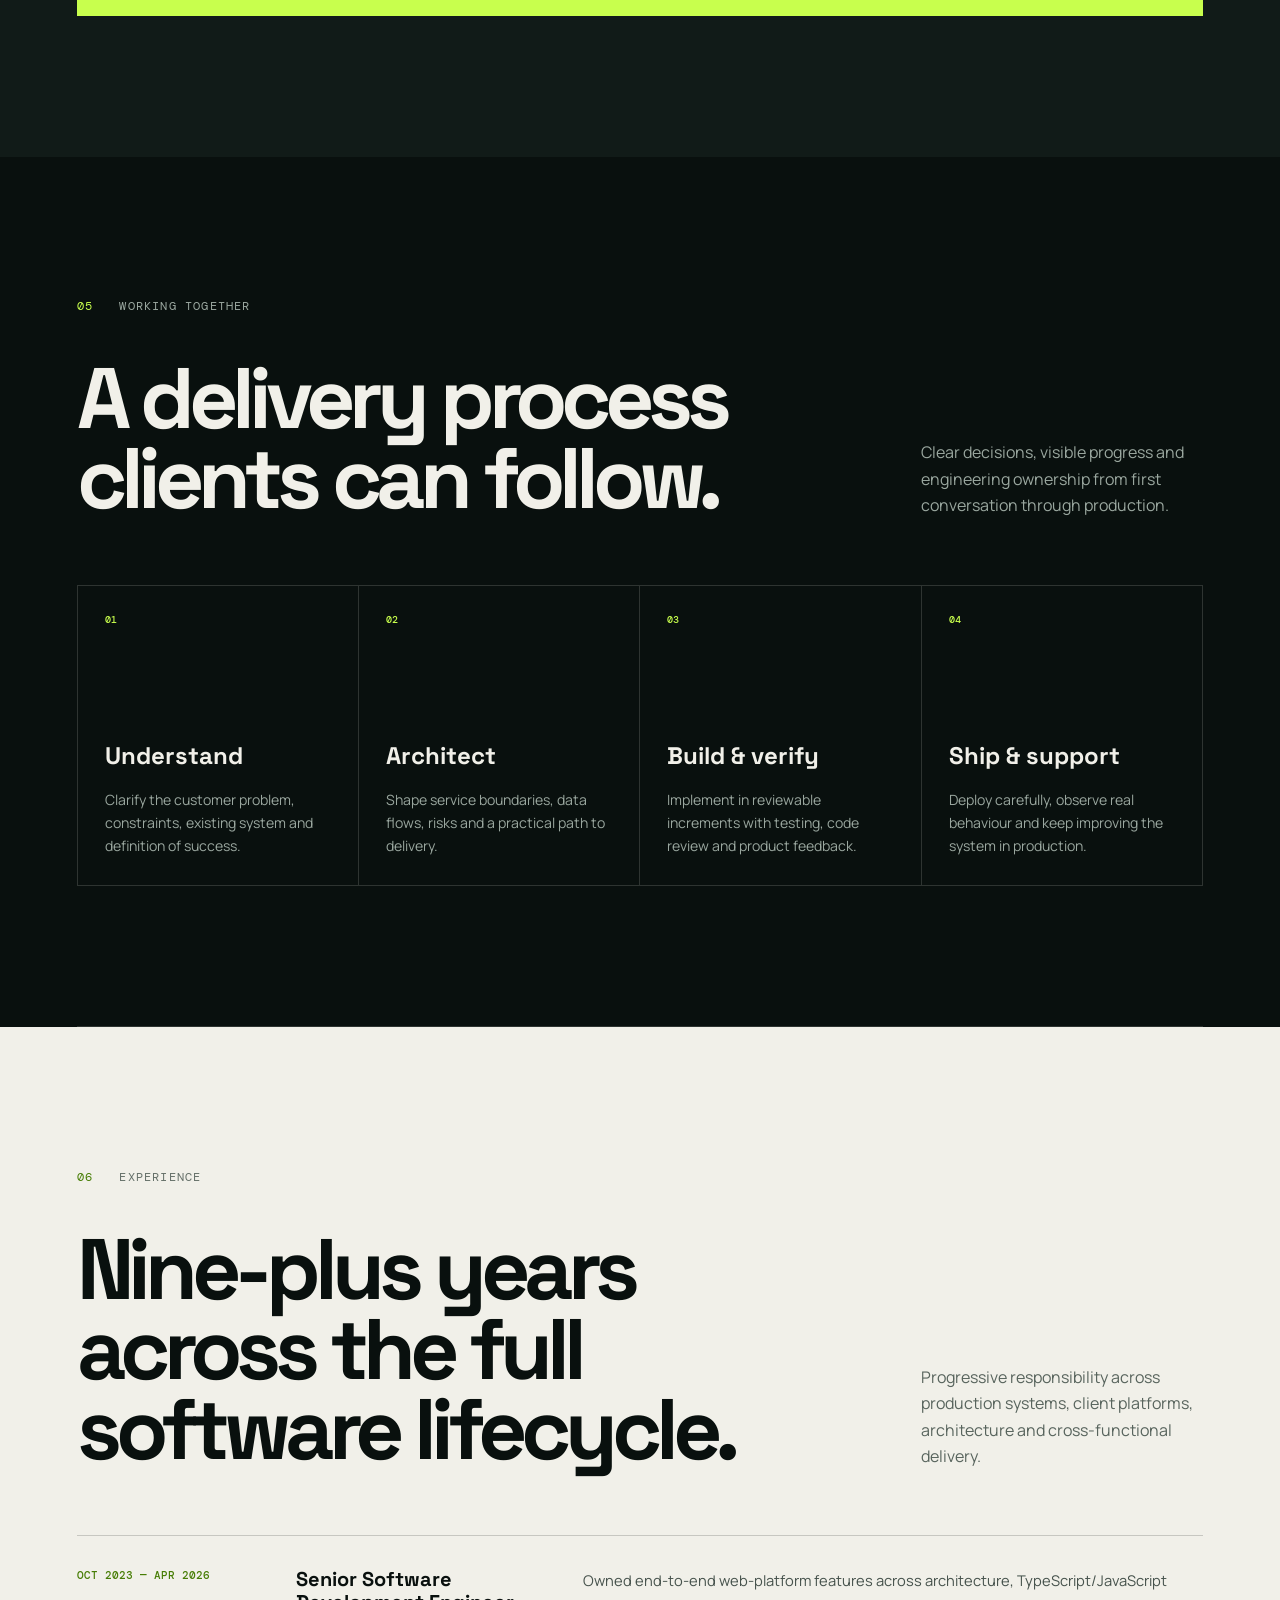
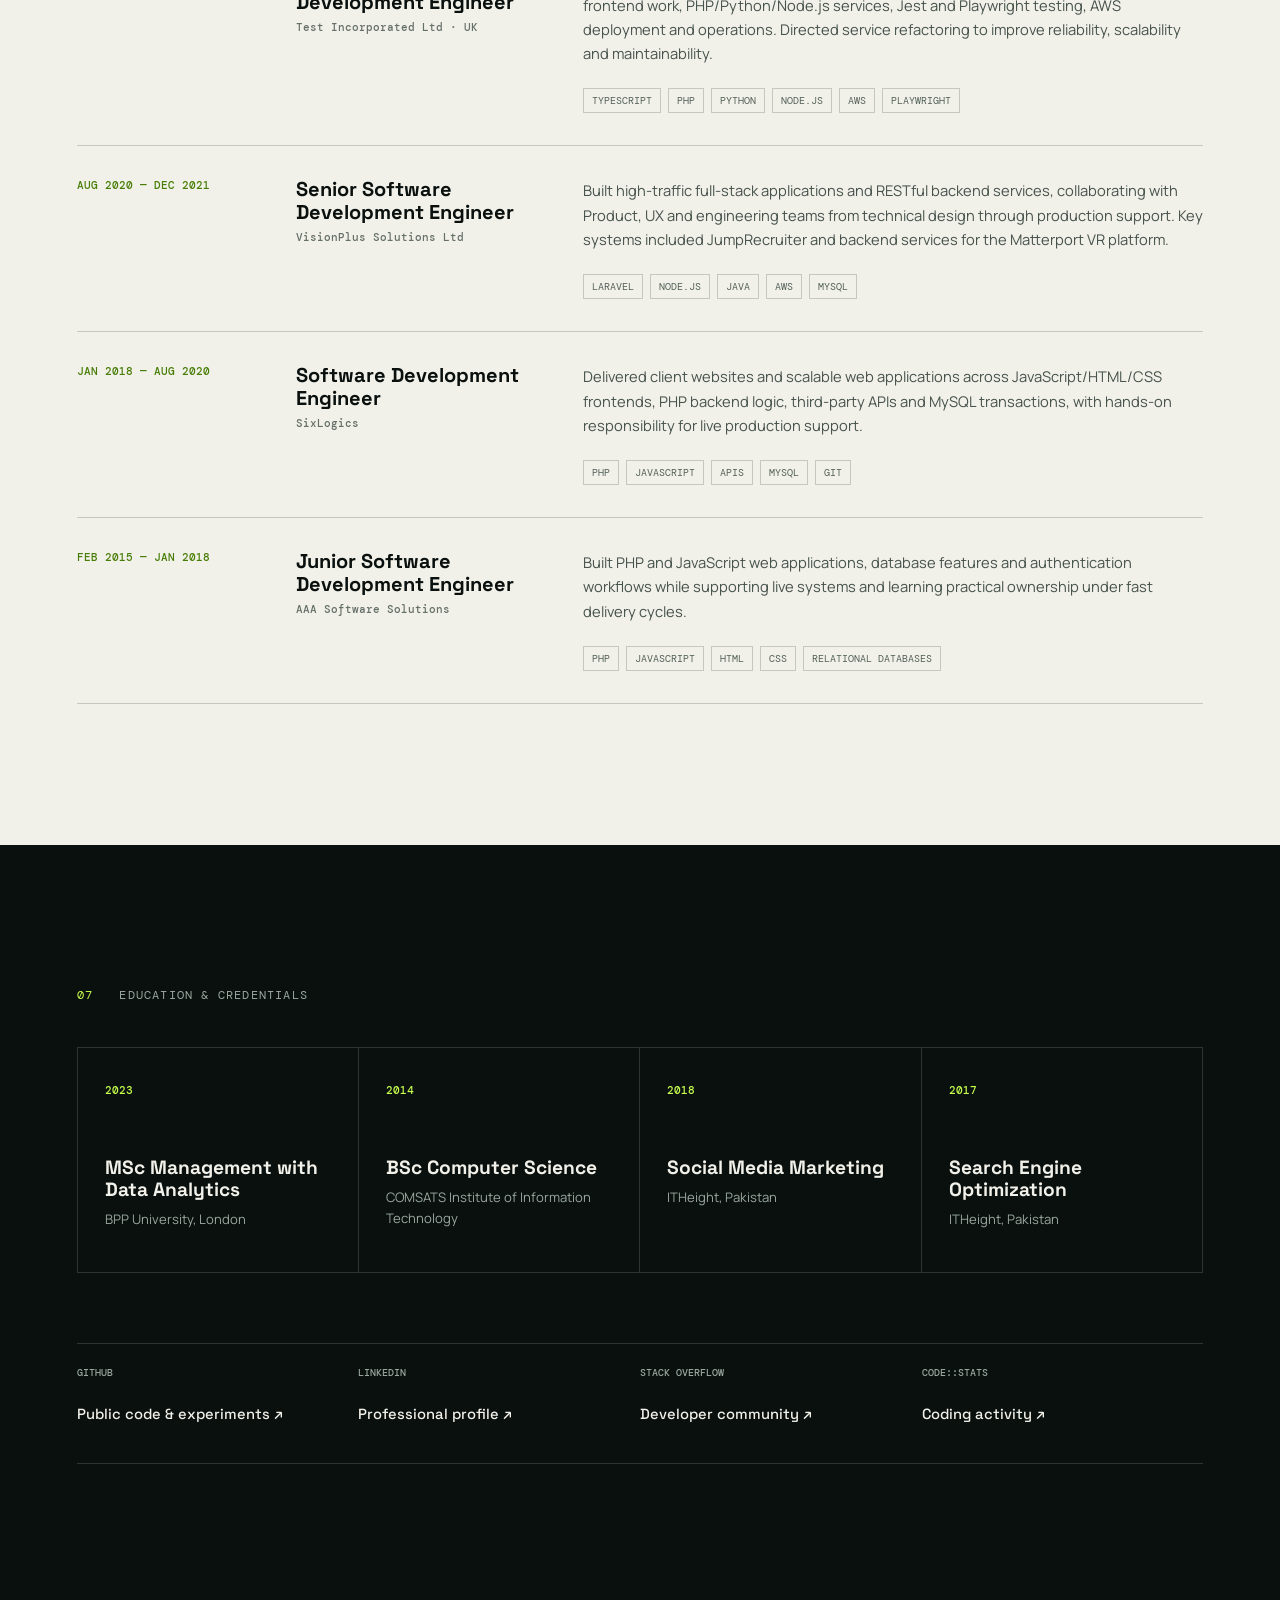
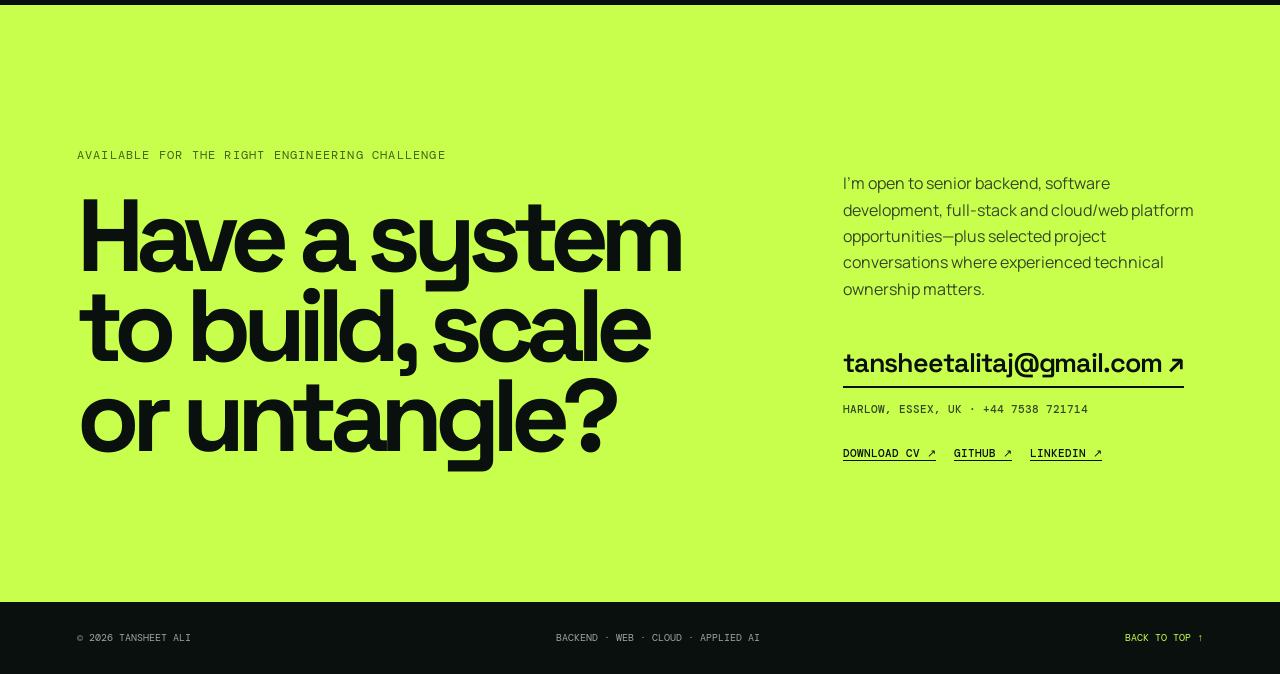
==== commit 169ec108: "Redesign professional portfolio and improve SEO" ====
--- a/index.html
+++ b/index.html
@@ -1,621 +1,143 @@
-<!DOCTYPE html>
-<html lang="en">
+<!doctype html>
+<html lang="en-GB">
 <head>
-  <meta charset="UTF-8" />
-  <meta name="viewport" content="width=device-width, initial-scale=1.0" />
-
-  <title>Tansheet Ali | Software Development Engineer</title>
-
-  <meta
-    name="description"
-    content="Tansheet Ali - Software Development Engineer with 9+ years of experience in full-stack web development, backend systems, AWS, PHP, JavaScript, TypeScript, Node.js, Python, MySQL, AI tools, and scalable web platforms."
-  />
-
-  <meta
-    name="keywords"
-    content="Tansheet Ali, Software Development Engineer, Full Stack Developer, Backend Engineer, PHP Developer, JavaScript Developer, AWS Developer, Node.js, Python, GitHub Portfolio"
-  />
-
-  <meta name="author" content="Tansheet Ali" />
-
-  <link rel="preconnect" href="https://fonts.googleapis.com" />
-  <link rel="preconnect" href="https://fonts.gstatic.com" crossorigin />
-  <link href="https://fonts.googleapis.com/css2?family=Inter:wght@400;500;600;700;800;900&display=swap" rel="stylesheet"/>
-  <link rel="icon" type="image/png" href="assets/favicon.png" />
-  <link rel="stylesheet" href="style.css?ver=1.0.0.0.1" />
+  <meta charset="UTF-8">
+  <meta name="viewport" content="width=device-width, initial-scale=1">
+  <title>Tansheet Ali | Senior Backend & Full-Stack Software Engineer</title>
+  <meta name="description" content="Tansheet Ali is a Senior Backend and Full-Stack Software Engineer in Harlow, UK with 9+ years of experience delivering scalable APIs, cloud platforms, customer-facing web products and applied AI systems.">
+  <meta name="keywords" content="Tansheet Ali, Senior Backend Software Engineer, Full-Stack Engineer UK, PHP Laravel Developer, Node.js Developer, Python Developer, AWS Engineer, REST API Developer, AI Computer Vision Developer">
+  <meta name="author" content="Tansheet Ali">
+  <meta name="robots" content="index, follow, max-image-preview:large">
+  <meta name="theme-color" content="#09100e">
+  <link rel="canonical" href="https://tansheetalitaj.github.io/">
+  <link rel="alternate" hreflang="en-gb" href="https://tansheetalitaj.github.io/">
+  <meta property="og:type" content="profile">
+  <meta property="og:locale" content="en_GB">
+  <meta property="og:title" content="Tansheet Ali | Senior Backend & Full-Stack Software Engineer">
+  <meta property="og:description" content="9+ years delivering robust APIs, cloud platforms, customer-facing web products and applied AI systems.">
+  <meta property="og:url" content="https://tansheetalitaj.github.io/">
+  <meta property="og:image" content="assets/profile.png">
+  <meta property="og:image:alt" content="Portrait of Tansheet Ali">
+  <meta name="twitter:card" content="summary_large_image">
+  <meta name="twitter:title" content="Tansheet Ali | Senior Software Engineer">
+  <meta name="twitter:description" content="Backend systems, full-stack platforms, AWS infrastructure and applied AI engineering.">
+  <link rel="icon" type="image/png" href="assets/favicon.png">
+  <link rel="preconnect" href="https://fonts.googleapis.com">
+  <link rel="preconnect" href="https://fonts.gstatic.com" crossorigin>
+  <link href="https://fonts.googleapis.com/css2?family=DM+Mono:wght@400;500&family=Manrope:wght@400;500;600;700&family=Space+Grotesk:wght@500;600;700&display=swap" rel="stylesheet">
+  <link rel="stylesheet" href="style.css?v=3">
+  <script type="application/ld+json">{"@context":"https://schema.org","@type":"Person","name":"Tansheet Ali","url":"https://tansheetalitaj.github.io/","image":"https://tansheetalitaj.github.io/assets/profile.png","jobTitle":"Senior Backend and Full-Stack Software Engineer","description":"Software engineer with 9+ years of commercial experience building scalable APIs, cloud platforms, full-stack web applications and applied AI systems.","email":"mailto:tansheetalitaj@gmail.com","telephone":"+44 7538 721714","address":{"@type":"PostalAddress","addressLocality":"Harlow","addressRegion":"Essex","addressCountry":"GB"},"alumniOf":[{"@type":"CollegeOrUniversity","name":"BPP University"},{"@type":"CollegeOrUniversity","name":"COMSATS Institute of Information Technology"}],"sameAs":["https://github.com/tansheetalitaj","https://www.linkedin.com/in/tansheetalitaj","https://stackoverflow.com/users/9194364/tansheet-ali"],"knowsAbout":["Backend engineering","REST APIs","Distributed systems","PHP","Laravel","Symfony","Yii2","Node.js","Python","Django","Java","TypeScript","JavaScript","React","AWS","MySQL","Playwright","Jest","OpenCV","TensorFlow","DeepFace","Computer vision"]}</script>
 </head>
-
 <body>
-
-  <!-- Header -->
-  <header class="header">
-    <nav class="navbar">
-      <a href="#home" class="logo">Tansheet Ali</a>
-
-      <button class="menu-toggle" id="menuToggle" aria-label="Open navigation menu">
-        ☰
-      </button>
-
-      <ul class="nav-links" id="navLinks">
-        <li><a href="#about">About</a></li>
-        <li><a href="#skills">Skills</a></li>
-        <li><a href="#experience">Experience</a></li>
-        <li><a href="#projects">Projects</a></li>
-        <li><a href="#developer-profiles">Profiles</a></li>
-        <li><a href="#recruiters">Recruiters</a></li>
-        <li><a href="#contact">Contact</a></li>
-        <li>
-          <a class="nav-cv" href="assets/Tansheet_Ali_CV.pdf" target="_blank">
-            Download CV
-          </a>
-        </li>
-      </ul>
-    </nav>
+  <a class="skip-link" href="#main-content">Skip to content</a>
+  <header class="site-header" id="siteHeader">
+    <a class="wordmark" href="#top" aria-label="Tansheet Ali, home"><span class="wordmark-mark">TA</span><span class="wordmark-copy">Tansheet Ali<small>Software engineer</small></span></a>
+    <button class="menu-toggle" id="menuToggle" type="button" aria-expanded="false" aria-controls="navLinks"><span>Menu</span><b aria-hidden="true">+</b></button>
+    <nav class="nav-links" id="navLinks" aria-label="Primary navigation"><a href="#services">Value</a><a href="#work">Work</a><a href="#technology">Technology</a><a href="#experience">Experience</a><a class="nav-resume" href="assets/Tansheet_Ali_CV.pdf" target="_blank" rel="noopener">Download CV <span aria-hidden="true">↗</span></a></nav>
   </header>
-
-  <!-- Hero -->
-  <main>
-    <section class="hero section" id="home">
-      <div class="hero-content">
-        <p class="eyebrow">Software Development Engineer</p>
-
-        <h1>
-          Building reliable <span>web platforms</span>, backend systems, and automation tools.
-        </h1>
-
-        <p class="hero-text">
-          I am a Software Development Engineer with 9+ years of experience building
-          full-stack web platforms, backend APIs, automation workflows, cloud-hosted systems,
-          and AI-assisted tools using PHP, JavaScript, TypeScript, Node.js, Python, MySQL, and AWS.
-        </p>
-
-        <div class="hero-actions">
-          <a href="#projects" class="btn primary-btn">View Portfolio</a>
-          <a href="assets/Tansheet_Ali_CV.pdf" target="_blank" class="btn secondary-btn">Download CV</a>
-          <a href="#experience" class="btn secondary-btn">View Experience</a>
+  <main id="main-content">
+    <section class="hero" id="top">
+      <div class="hero-grid page-shell">
+        <div class="hero-copy reveal">
+          <p class="eyebrow"><span class="availability-dot" aria-hidden="true"></span> Senior backend & full-stack engineer · Harlow, UK</p>
+          <h1>Engineering the systems <em>behind great products.</em></h1>
+          <p class="hero-intro">I’m Tansheet Ali. For more than nine years, I’ve taken web products from architecture to production—building dependable APIs, accessible customer experiences, AWS infrastructure and practical AI prototypes.</p>
+          <div class="hero-actions"><a class="button button-primary" href="mailto:tansheetalitaj@gmail.com?subject=Project%20enquiry">Discuss a project <span aria-hidden="true">↗</span></a><a class="button button-secondary" href="#work">Explore selected work <span aria-hidden="true">↓</span></a></div>
+          <div class="hero-proof" aria-label="Career highlights"><div><strong>9+</strong><span>years in commercial software</span></div><div><strong>End-to-end</strong><span>architecture to operations</span></div><div><strong>AWS</strong><span>production cloud delivery</span></div></div>
         </div>
-
-        <div class="hero-links">
-          <a href="https://github.com/tansheetalitaj" target="_blank">GitHub</a>
-          <a href="https://www.linkedin.com/in/tansheetalitaj" target="_blank">LinkedIn</a>
-          <a href="mailto:tansheetalitaj@gmail.com">Email</a>
-        </div>
+        <aside class="hero-panel reveal reveal-delay" aria-label="Tansheet Ali profile"><div class="portrait-wrap"><img src="assets/profile.png" alt="Tansheet Ali, Senior Software Engineer" width="480" height="640"><span class="portrait-code">ENG / 09+</span></div><div class="profile-brief"><p>Current focus</p><strong>Reliable backend systems, modern web platforms and AI-assisted engineering.</strong></div><div class="profile-links-inline"><a href="https://github.com/tansheetalitaj" target="_blank" rel="noopener">GitHub ↗</a><a href="https://www.linkedin.com/in/tansheetalitaj" target="_blank" rel="noopener">LinkedIn ↗</a></div></aside>
       </div>
-
-      <aside class="hero-card">
-        <div class="profile-photo-wrap">
-            <img src="assets/profile.png" alt="Tansheet Ali profile photo" class="profile-photo">
-        </div>
-
-        <h2>Tansheet Ali</h2>
-        <p>Full-Stack Web & Backend Systems</p>
-
-        <div class="quick-stats">
-          <div>
-            <strong>9+</strong>
-            <span>Years Experience</span>
-          </div>
-          <div>
-            <strong>AWS</strong>
-            <span>Cloud Systems</span>
-          </div>
-          <div>
-            <strong>API</strong>
-            <span>Backend Architecture</span>
-          </div>
-        </div>
-      </aside>
+      <div class="hero-ticker" aria-label="Core expertise"><span>Backend architecture</span><i>◆</i><span>REST APIs</span><i>◆</i><span>Cloud platforms</span><i>◆</i><span>Full-stack delivery</span><i>◆</i><span>Applied AI</span></div>
     </section>
-
-    <!-- About -->
-    <section class="section" id="about">
-      <div class="section-heading">
-        <p class="eyebrow">About Me</p>
-        <h2>Engineer focused on practical, scalable, real-world systems.</h2>
-        <p class="section-subtitle">
-          I build software that is useful, maintainable, and aligned with real business needs.
-        </p>
+    <section class="work page-shell section-pad" id="work">
+      <div class="section-heading"><div><div class="section-index"><span>01</span> Selected work</div><h2>Evidence of how I think and build.</h2></div><p>Production work from the CV sits alongside public experiments that make architecture, AI and product thinking visible.</p></div>
+      <div class="filter-row" role="group" aria-label="Filter selected work">
+        <button class="filter-btn active" type="button" data-filter="all" aria-pressed="true">All work</button><button class="filter-btn" type="button" data-filter="production" aria-pressed="false">Production</button><button class="filter-btn" type="button" data-filter="backend" aria-pressed="false">Backend</button><button class="filter-btn" type="button" data-filter="ai" aria-pressed="false">AI & vision</button><button class="filter-btn" type="button" data-filter="creative" aria-pressed="false">Creative tech</button>
       </div>
-
-      <div class="about-grid">
-        <div>
-          <p>
-            I am a Software Development Engineer with professional experience across full-stack web development,
-            backend APIs, cloud-hosted platforms, reporting systems, automation workflows, and production support.
-          </p>
-
-          <p>
-            My work focuses on building reliable, maintainable, and scalable systems using PHP, TypeScript,
-            JavaScript, Node.js, Python, MySQL, and AWS.
-          </p>
-        </div>
-
-        <div>
-          <p>
-            I enjoy solving business problems through clean architecture, API integrations, database optimisation,
-            automation, testing, and practical engineering decisions.
-          </p>
-
-          <p>
-            I have worked across the full software development lifecycle, including architecture, development,
-            testing, deployment, optimisation, documentation, and operational support.
-          </p>
+      <div class="project-list">
+        <article class="project-row project-featured" data-category="production backend">
+          <div class="project-index">01 / Production platform</div><div class="project-main"><h3>JumpRecruiter</h3><p>A scalable recruitment platform delivered with PHP, Laravel, Node.js, Java, AWS and MySQL. The work joined customer-facing functionality with the services and infrastructure required to operate it.</p><div class="tag-list"><span>PHP</span><span>Laravel</span><span>Node.js</span><span>Java</span><span>AWS</span><span>MySQL</span></div></div><div class="project-result"><span>Role</span><strong>Full-stack & backend delivery</strong></div>
+        </article>
+        <article class="project-row" data-category="production backend">
+          <div class="project-index">02 / High-traffic services</div><div class="project-main"><h3>Matterport VR platform</h3><p>Backend services and APIs for a high-traffic, media-intensive virtual-reality content platform, built with the performance and reliability demands of modern content delivery in mind.</p><div class="tag-list"><span>REST APIs</span><span>Service architecture</span><span>Media delivery</span><span>Production support</span></div></div><div class="project-result"><span>Focus</span><strong>Scalable content services</strong></div>
+        </article>
+        <article class="project-row" data-category="backend">
+          <div class="project-index">03 / Open source</div><div class="project-main"><h3>SuperNova framework</h3><p>A ground-up, lightweight PHP framework exploring front-controller routing, request lifecycles, modular MVC structure and the trade-offs between simplicity, extensibility and maintainability.</p><div class="tag-list"><span>PHP</span><span>MVC</span><span>Routing</span><span>System design</span></div></div><a class="project-link" href="../supernova-framework/" target="_blank" rel="noopener" aria-label="Open SuperNova framework project">Open project ↗</a>
+        </article>
+        <article class="project-row" data-category="ai">
+          <div class="project-index">04 / Computer vision</div><div class="project-main"><h3>Real-time facial behaviour analysis</h3><p>A modular Python pipeline for live recognition, gaze direction, emotion, age and gender analysis, designed to explore real-time video processing and CPU/GPU acceleration.</p><div class="tag-list"><span>Python</span><span>TensorFlow</span><span>OpenCV</span><span>DeepFace</span><span>NumPy</span></div></div><a class="project-link" href="https://github.com/tansheetalitaj/face-recognition-system" target="_blank" rel="noopener" aria-label="View facial behaviour analysis repository on GitHub">View repository ↗</a>
+        </article>
+        <article class="project-row" data-category="backend">
+          <div class="project-index">05 / Architecture</div><div class="project-main"><h3>Production-quality REST API service</h3><p>A system-design exercise covering authentication, input validation, predictable errors, pagination and clear service boundaries—the foundations of APIs that other teams can trust.</p><div class="tag-list"><span>Java</span><span>Node.js</span><span>AWS</span><span>REST</span><span>Authentication</span></div></div><div class="project-result"><span>Focus</span><strong>API quality & consistency</strong></div>
+        </article>
+        <article class="project-row" data-category="ai creative">
+          <div class="project-index">06 / Applied AI</div><div class="project-main"><h3>AI image detector</h3><p>A focused image-analysis interface combining detection scoring, heatmaps and humanisation insights to make model signals easier to inspect and interpret.</p><div class="tag-list"><span>PHP</span><span>Image analysis</span><span>AI workflow</span><span>Visual insights</span></div></div><a class="project-link" href="../ai-image-detector/ai-image-detector.php" target="_blank" rel="noopener" aria-label="Open AI image detector project">Open project ↗</a>
+        </article>
+        <article class="project-row" data-category="creative ai">
+          <div class="project-index">07 / Creative engineering</div><div class="project-main"><h3>FAB Comics prompt style bible</h3><p>A visual prompt-building system for producing more consistent multiverse characters and style guides—turning creative direction into a structured, reusable workflow.</p><div class="tag-list"><span>PHP</span><span>Prompt engineering</span><span>Design systems</span><span>Generative AI</span></div></div><a class="project-link" href="../fab-comics-prompt-style-bible/" target="_blank" rel="noopener" aria-label="Open FAB Comics prompt style bible project">Open project ↗</a>
+        </article>
+        <article class="project-row" data-category="creative">
+          <div class="project-index">08 / Interactive product</div><div class="project-main"><h3>HotFire OS</h3><p>A browser-based desktop experience with draggable windows, a launcher, dock, virtual files, media utilities, settings and an arcade game.</p><div class="tag-list"><span>TypeScript</span><span>React</span><span>Vite</span><span>Interaction design</span></div></div><a class="project-link" href="https://github.com/tansheetalitaj/hotfire-os" target="_blank" rel="noopener" aria-label="View HotFire OS repository on GitHub">View repository ↗</a>
+        </article>
+      </div>
+    </section>
+    <section class="intro page-shell section-pad" id="about">
+      <div class="section-index"><span>02</span> Profile</div>
+      <div class="intro-grid"><h2>A senior engineer who can see the whole system—not just the next ticket.</h2><div class="prose"><p>I build software with the customer experience and the operating reality in view. That means understanding the problem, choosing a maintainable architecture, writing clear code, testing the risky paths, shipping safely and supporting what reaches production.</p><p>My experience crosses backend engineering, customer-facing frontend work, cloud infrastructure, database design, third-party integrations and technical leadership. I’m comfortable moving between deep implementation and the conversations that keep Product, UX, QA, DevOps and Engineering aligned.</p><a class="arrow-link" href="#experience">Read the career story <span aria-hidden="true">↘</span></a></div></div>
+    </section>
+    <section class="services section-pad" id="services">
+      <div class="page-shell">
+        <div class="section-heading"><div><div class="section-index"><span>03</span> Client value</div><h2>Where I create leverage.</h2></div><p>Senior-level delivery for teams that need systems to be useful now, maintainable later and understandable throughout.</p></div>
+        <div class="service-grid">
+          <article class="service-card service-card-featured"><span class="card-number">01</span><div class="service-icon" aria-hidden="true">API</div><h3>Backend platforms & APIs</h3><p>Design and delivery of robust services with clear boundaries, authentication, validation, pagination, error handling and production support in mind.</p><ul><li>REST API and service architecture</li><li>PHP, Node.js, Python and Java</li><li>Refactoring and technical-debt reduction</li></ul></article>
+          <article class="service-card"><span class="card-number">02</span><div class="service-icon" aria-hidden="true">WEB</div><h3>Full-stack product delivery</h3><p>Customer-facing platforms built across the complete journey—from accessible interfaces and integrations to the services and data behind them.</p><ul><li>TypeScript, JavaScript and React</li><li>HTML5, Sass/CSS3 and PWAs</li><li>Product and UX collaboration</li></ul></article>
+          <article class="service-card"><span class="card-number">03</span><div class="service-icon" aria-hidden="true">AWS</div><h3>Cloud delivery & reliability</h3><p>Practical ownership from deployment through operations, with attention to availability, response times, scalability and maintainable infrastructure.</p><ul><li>EC2, RDS, S3 and AWS CDK</li><li>Linux, CI/CD and Git workflows</li><li>Testing and operational support</li></ul></article>
+          <article class="service-card"><span class="card-number">04</span><div class="service-icon" aria-hidden="true">AI</div><h3>Applied AI prototyping</h3><p>Focused experiments that combine software engineering with computer vision, deep-learning tooling and structured AI-assisted workflows.</p><ul><li>OpenCV, TensorFlow and DeepFace</li><li>Real-time vision pipelines</li><li>Prompt systems and AI tooling</li></ul></article>
         </div>
       </div>
     </section>
-
-    <!-- Skills -->
-    <section class="section alt-section" id="skills">
-      <div class="section-heading">
-        <p class="eyebrow">Technical Skills</p>
-        <h2>Core technologies I work with</h2>
-        <p class="section-subtitle">
-          A focused combination of frontend, backend, cloud, database, testing, and AI tooling experience.
-        </p>
-      </div>
-
-      <div class="skills-grid">
-        <article class="skill-card frontend-skill">
-            <div class="skill-icon">⚛️</div>
-            <h3>Frontend Development</h3>
-            <p>TypeScript, JavaScript, React, HTML5, CSS3, Sass, Progressive Web Apps</p>
-        </article>
-
-        <article class="skill-card backend-skill">
-            <div class="skill-icon">🧩</div>
-            <h3>Backend & API Engineering</h3>
-            <p>PHP, Laravel, CodeIgniter, Yii2, Node.js, REST APIs, Microservices</p>
-        </article>
-
-        <article class="skill-card cloud-skill">
-            <div class="skill-icon">☁️</div>
-            <h3>Cloud & DevOps</h3>
-            <p>AWS EC2, RDS, S3, Linux, Git, CI/CD, Production Deployments</p>
-        </article>
-
-        <article class="skill-card database-skill">
-            <div class="skill-icon">🗄️</div>
-            <h3>Database Engineering</h3>
-            <p>MySQL, Schema Design, Query Optimisation, Relational Database Systems</p>
-        </article>
-
-        <article class="skill-card testing-skill">
-            <div class="skill-icon">✅</div>
-            <h3>Testing & Quality</h3>
-            <p>Playwright, Jest, PHPUnit, Regression Testing, Code Reviews</p>
-        </article>
-
-        <article class="skill-card ai-skill">
-            <div class="skill-icon">🤖</div>
-            <h3>AI / Computer Vision</h3>
-            <p>Python, OpenCV, TensorFlow, TFLite, DeepFace, AI-Assisted Development</p>
-        </article>
+    <section class="technology section-pad" id="technology">
+      <div class="page-shell">
+        <div class="section-heading"><div><div class="section-index"><span>04</span> Engineering stack</div><h2>Broad enough to own delivery. Deep where it matters.</h2></div><p>A toolkit shaped by production work—not a list of technologies collected for its own sake.</p></div>
+        <div class="technology-layout">
+          <aside class="technology-summary"><p class="mono-label">Primary profile</p><h3>Backend-first.<br>Full-stack capable.<br>Cloud experienced.</h3><p>I work best where product requirements, system design and production engineering meet.</p><a class="arrow-link" href="assets/Tansheet_Ali_CV.pdf" target="_blank" rel="noopener">View complete CV <span aria-hidden="true">↗</span></a></aside>
+          <div class="skill-groups">
+            <article><span class="skill-number">01</span><div><h3>Programming languages</h3><p>TypeScript · JavaScript ES6+ · Java · PHP · Python · SQL · HTML5 · CSS3/Sass</p></div></article>
+            <article><span class="skill-number">02</span><div><h3>Backend & frameworks</h3><p>Node.js · Django · Laravel · Symfony · Yii2 · RESTful APIs · microservices · MVC · OOP · webservers · authentication · third-party integrations</p></div></article>
+            <article><span class="skill-number">03</span><div><h3>Frontend & product</h3><p>React · Progressive Web Apps · responsive interfaces · accessibility · customer-experience engineering · Storybook</p></div></article>
+            <article><span class="skill-number">04</span><div><h3>Cloud & infrastructure</h3><p>AWS EC2 · RDS · S3 · CDK · Linux/Ubuntu · Apache · CI/CD pipelines · Git · deployments · operational support</p></div></article>
+            <article><span class="skill-number">05</span><div><h3>Architecture & data</h3><p>Distributed systems · scalable web architecture · service boundaries · design patterns · reliability · MySQL · schema design · query optimisation · NoSQL awareness</p></div></article>
+            <article><span class="skill-number">06</span><div><h3>Testing & quality</h3><p>Playwright · Jest · PHPUnit · regression testing · code reviews · TDD awareness · refactoring · maintainability</p></div></article>
+          </div>
         </div>
-    </section>
-
-    <!-- Profiles -->
-    <section class="section" id="developer-profiles">
-        <div class="section-heading">
-            <p class="eyebrow">Developer Profiles</p>
-            <h2>Additional developer activity and technical profiles.</h2>
-            <p class="section-subtitle">
-            A quick view of my coding activity, public developer profiles, and technical presence across platforms.
-            </p>
-        </div>
-
-        <div class="profiles-grid">
-
-            <article class="profile-link-card codestats-card">
-            <div class="profile-link-icon">📊</div>
-            <div>
-                <h3>Code::Stats</h3>
-                <p>
-                Coding activity profile showing language usage, XP, programming flow, and long-term development activity.
-                </p>
-            </div>
-            <a href="https://codestats.net/users/tansheetalitaj" target="_blank" class="profile-link-btn">
-                View Code::Stats →
-            </a>
-            </article>
-
-            <article class="profile-link-card stackoverflow-card">
-            <div class="profile-link-icon">💬</div>
-            <div>
-                <h3>Stack Overflow</h3>
-                <p>
-                Public Stack Overflow profile connected to my developer identity and technical community presence.
-                </p>
-            </div>
-            <a href="https://stackoverflow.com/users/9194364/tansheet-ali" target="_blank" class="profile-link-btn">
-                View Stack Overflow →
-            </a>
-            </article>
-
-            <article class="profile-link-card github-card-custom">
-            <div class="profile-link-icon">💻</div>
-            <div>
-                <h3>GitHub</h3>
-                <p>
-                Public repositories, portfolio projects, backend demos, AI tools, and full-stack engineering work.
-                </p>
-            </div>
-            <a href="https://github.com/tansheetalitaj" target="_blank" class="profile-link-btn">
-                View GitHub →
-            </a>
-            </article>
-
-        </div>
-        </section>
-
-    <!-- Current Focus -->
-    <section class="section" id="focus">
-      <div class="section-heading">
-        <p class="eyebrow">Current Focus</p>
-        <h2>Building production-minded software with clean architecture.</h2>
-      </div>
-
-      <div class="focus-grid">
-        <article class="focus-card">
-          <span>01</span>
-          <h3>Backend Engineering</h3>
-          <p>Designing reliable APIs, authentication flows, database-driven systems, and scalable backend services.</p>
-        </article>
-
-        <article class="focus-card">
-          <span>02</span>
-          <h3>Full-Stack Platforms</h3>
-          <p>Building practical web platforms using PHP, JavaScript, TypeScript, React, Node.js, and MySQL.</p>
-        </article>
-
-        <article class="focus-card">
-          <span>03</span>
-          <h3>Cloud & Deployment</h3>
-          <p>Working with AWS EC2, RDS, S3, Linux servers, production deployments, and operational support.</p>
-        </article>
-
-        <article class="focus-card">
-          <span>04</span>
-          <h3>AI / Creative Tools</h3>
-          <p>Exploring Python, OpenCV, TensorFlow, AI-assisted workflows, prompt systems, and creator tools.</p>
-        </article>
+        <div class="ai-lab"><div class="ai-copy"><p class="mono-label">AI / GenAI toolkit</p><h3>AI as an engineering capability—not a buzzword.</h3><p>My applied AI work focuses on computer vision pipelines, practical analysis interfaces, structured prompt systems and AI-assisted development workflows.</p></div><div class="ai-tools" aria-label="AI and machine learning technologies"><span>OpenCV</span><span>TensorFlow</span><span>TensorFlow Lite</span><span>DeepFace</span><span>NumPy</span><span>Computer vision</span><span>Deep learning</span><span>Prompt engineering</span><span>AI-assisted development</span><span>Real-time video analysis</span></div></div>
       </div>
     </section>
-
-    <!-- Experience -->
-    <section class="section" id="experience">
-      <div class="section-heading">
-        <p class="eyebrow">Professional Experience</p>
-        <h2>Full-stack and backend engineering experience across production systems.</h2>
-        <p class="section-subtitle">
-          9+ years of experience designing, developing, integrating, testing, deploying,
-          and supporting business-critical web platforms and backend systems.
-        </p>
-      </div>
-
-      <div class="experience-list">
-
-        <article class="experience-card">
-          <div class="experience-header">
-            <div>
-              <h3>Senior Software Development Engineer</h3>
-              <p class="company">Test Incorporated Ltd, UK</p>
-            </div>
-            <span class="timeline-date">Oct 2023 - Till Date</span>
-          </div>
-
-          <p>
-            Owned end-to-end delivery of web platform features, backend integrations,
-            automation workflows, reporting tools, testing, deployment, and operational support.
-          </p>
-
-          <ul class="experience-points">
-            <li>Developed full-stack web platform features using TypeScript, JavaScript, PHP, Python, Node.js, HTML, Sass, and MySQL.</li>
-            <li>Built and maintained backend APIs, automation scripts, reporting workflows, and cloud-hosted services on AWS EC2, RDS, and S3.</li>
-            <li>Worked across the complete software development lifecycle, including architecture, implementation, testing, deployment, refactoring, and production support.</li>
-            <li>Improved reliability, maintainability, and scalability of existing systems through refactoring and optimisation.</li>
-            <li>Collaborated with product owners, QA, DevOps, frontend engineers, and stakeholders in Agile delivery environments.</li>
-          </ul>
-
-          <div class="tech-pills">
-            <span>PHP</span>
-            <span>TypeScript</span>
-            <span>JavaScript</span>
-            <span>Node.js</span>
-            <span>Python</span>
-            <span>AWS</span>
-            <span>MySQL</span>
-            <span>Playwright</span>
-            <span>Jest</span>
-          </div>
-        </article>
-
-        <article class="experience-card">
-          <div class="experience-header">
-            <div>
-              <h3>Senior Software Development Engineer</h3>
-              <p class="company">VisionPlus Solutions Ltd</p>
-            </div>
-            <span class="timeline-date">Aug 2020 - Dec 2021</span>
-          </div>
-
-          <p>
-            Designed and delivered full-stack applications, scalable backend services,
-            RESTful APIs, and high-traffic web platform features.
-          </p>
-
-          <ul class="experience-points">
-            <li>Built full-stack web applications with JavaScript, HTML, CSS, PHP, Node.js, Java, and MySQL.</li>
-            <li>Designed RESTful APIs and backend services for customer-facing platforms.</li>
-            <li>Worked with product and UX teams to prototype and deliver web features.</li>
-            <li>Participated in architecture discussions, technical documentation, and code reviews.</li>
-          </ul>
-
-          <div class="tech-pills">
-            <span>PHP</span>
-            <span>Laravel</span>
-            <span>Node.js</span>
-            <span>JavaScript</span>
-            <span>Java</span>
-            <span>AWS</span>
-            <span>MySQL</span>
-          </div>
-        </article>
-
-        <article class="experience-card">
-          <div class="experience-header">
-            <div>
-              <h3>Software Development Engineer</h3>
-              <p class="company">SixLogics</p>
-            </div>
-            <span class="timeline-date">Jan 2018 - Aug 2020</span>
-          </div>
-
-          <p>
-            Delivered full-stack web applications, PHP backend systems, API integrations,
-            frontend interfaces, and database-driven business applications.
-          </p>
-
-          <ul class="experience-points">
-            <li>Developed client-facing web applications using PHP, JavaScript, HTML, CSS, and MySQL.</li>
-            <li>Integrated third-party APIs and supported live production systems.</li>
-            <li>Applied object-oriented programming, MVC patterns, Git workflows, and reusable backend structures.</li>
-          </ul>
-
-          <div class="tech-pills">
-            <span>PHP</span>
-            <span>JavaScript</span>
-            <span>HTML</span>
-            <span>CSS</span>
-            <span>MySQL</span>
-            <span>Git</span>
-            <span>APIs</span>
-          </div>
-        </article>
-
-        <article class="experience-card">
-          <div class="experience-header">
-            <div>
-              <h3>Junior Software Development Engineer</h3>
-              <p class="company">AAA Software Solutions</p>
-            </div>
-            <span class="timeline-date">Feb 2015 - Jan 2018</span>
-          </div>
-
-          <p>
-            Built strong foundations in backend programming, frontend development,
-            authentication workflows, relational databases, and live web application support.
-          </p>
-
-          <ul class="experience-points">
-            <li>Built web applications using PHP, JavaScript, HTML, CSS, and relational databases.</li>
-            <li>Worked on production systems under tight delivery timelines.</li>
-            <li>Developed practical problem-solving skills across real client requirements.</li>
-          </ul>
-
-          <div class="tech-pills">
-            <span>PHP</span>
-            <span>JavaScript</span>
-            <span>HTML</span>
-            <span>CSS</span>
-            <span>MySQL</span>
-          </div>
-        </article>
-
-      </div>
+    <section class="process page-shell section-pad" id="process">
+      <div class="section-heading"><div><div class="section-index"><span>05</span> Working together</div><h2>A delivery process clients can follow.</h2></div><p>Clear decisions, visible progress and engineering ownership from first conversation through production.</p></div>
+      <ol class="process-list"><li><span>01</span><div><h3>Understand</h3><p>Clarify the customer problem, constraints, existing system and definition of success.</p></div></li><li><span>02</span><div><h3>Architect</h3><p>Shape service boundaries, data flows, risks and a practical path to delivery.</p></div></li><li><span>03</span><div><h3>Build & verify</h3><p>Implement in reviewable increments with testing, code review and product feedback.</p></div></li><li><span>04</span><div><h3>Ship & support</h3><p>Deploy carefully, observe real behaviour and keep improving the system in production.</p></div></li></ol>
     </section>
-
-    <!-- Projects -->
-    <section class="section alt-section" id="projects">
-      <div class="section-heading">
-        <p class="eyebrow">Featured Projects</p>
-        <h2>Selected repositories, engineering demos, and creative technology projects.</h2>
-        <p class="section-subtitle">
-          A focused selection of public repositories showing backend architecture, AI tools,
-          PHP systems, JavaScript interfaces, and creative engineering.
-        </p>
-      </div>
-
-      <div class="project-filters">
-        <button class="filter-btn active" data-filter="all">All</button>
-        <button class="filter-btn" data-filter="backend">Backend</button>
-        <button class="filter-btn" data-filter="ai">AI / Computer Vision</button>
-        <button class="filter-btn" data-filter="frontend">Frontend</button>
-        <button class="filter-btn" data-filter="creative">Creative Tools</button>
-      </div>
-
-      <div class="projects-grid">
-
-        <article class="project-card" data-category="ai creative backend">
-          <div class="project-tag">PHP · AI Tool · Image Analysis</div>
-          <h3>AI Image Detector</h3>
-          <p>
-            AI-powered image analysis tool with detection scoring, heatmaps, and humanization insights.
-            Designed as a practical AI-assisted review workflow with a clean upload interface.
-          </p>
-          <ul class="project-highlights">
-            <li>Image upload and analysis workflow</li>
-            <li>Detection-style scoring concept</li>
-            <li>Optional Hugging Face API token support</li>
-          </ul>
-          <div class="project-links">
-            <a href="https://github.com/tansheetalitaj/ai-image-detector" target="_blank">View Repository</a>
-          </div>
-        </article>
-
-        <article class="project-card" data-category="creative frontend backend">
-          <div class="project-tag">PHP · UI/UX · Prompt Engineering</div>
-          <h3>FAB Comics Prompt Style Bible</h3>
-          <p>
-            A visual prompt-building system for generating consistent FAB Comics multiverse
-            character artwork and style guides.
-          </p>
-          <ul class="project-highlights">
-            <li>Structured prompt-building interface</li>
-            <li>Comic-book style and character controls</li>
-            <li>Creative workflow tool for FAB Comics</li>
-          </ul>
-          <div class="project-links">
-            <a href="https://github.com/tansheetalitaj/fab-comics-prompt-style-bible" target="_blank">View Repository</a>
-          </div>
-        </article>
-
-        <article class="project-card" data-category="ai">
-          <div class="project-tag">Python · Deep Learning · Computer Vision</div>
-          <h3>Face Recognition System</h3>
-          <p>
-            Real-time computer vision system for face recognition, gaze direction estimation,
-            emotion detection, age and gender prediction using deep learning.
-          </p>
-          <ul class="project-highlights">
-            <li>Face recognition pipeline</li>
-            <li>Emotion, age, and gender prediction</li>
-            <li>Computer vision experimentation</li>
-          </ul>
-          <div class="project-links">
-            <a href="https://github.com/tansheetalitaj/face-recognition-system" target="_blank">View Repository</a>
-          </div>
-        </article>
-
-        <article class="project-card" data-category="backend">
-          <div class="project-tag">PHP · Backend · MVC Architecture</div>
-          <h3>SuperNova Framework</h3>
-          <p>
-            Lightweight PHP application framework created to explore backend framework architecture,
-            request lifecycle, routing, modular structure, and system design.
-          </p>
-          <ul class="project-highlights">
-            <li>Custom routing and request lifecycle</li>
-            <li>MVC-style architecture</li>
-            <li>Modular backend framework design</li>
-          </ul>
-          <div class="project-links">
-            <a href="https://github.com/tansheetalitaj/supernova-framework" target="_blank">View Repository</a>
-          </div>
-        </article>
-
-        <article class="project-card" data-category="backend">
-          <div class="project-tag">PHP · Authentication · Backend</div>
-          <h3>Eshop Backend</h3>
-          <p>
-            Custom PHP backend application demonstrating request routing, authentication,
-            and common backend system concerns using a front controller pattern.
-          </p>
-          <ul class="project-highlights">
-            <li>Authentication workflow</li>
-            <li>Backend routing structure</li>
-            <li>Security-focused PHP patterns</li>
-          </ul>
-          <div class="project-links">
-            <a href="https://github.com/tansheetalitaj/eshop" target="_blank">View Repository</a>
-          </div>
-        </article>
-
-        <article class="project-card" data-category="frontend">
-          <div class="project-tag">JavaScript · BIM · 3D Viewer</div>
-          <h3>Xeokit BIM Viewer</h3>
-          <p>
-            Browser-based BIM viewer built on the xeokit SDK, showing JavaScript-based technical
-            visualization and interactive web tooling.
-          </p>
-          <ul class="project-highlights">
-            <li>Browser-based 3D viewer</li>
-            <li>JavaScript technical visualization</li>
-            <li>Built using xeokit SDK</li>
-          </ul>
-          <div class="project-links">
-            <a href="https://github.com/tansheetalitaj/xeokit-bim-viewer" target="_blank">View Repository</a>
-          </div>
-        </article>
-
-        <article class="project-card" data-category="frontend creative">
-          <div class="project-tag">HTML · CSS · UI Structure</div>
-          <h3>Family Tree</h3>
-          <p>
-            Basic family tree interface demonstrating parent-child structure using HTML and CSS,
-            with focus on layout and visual hierarchy.
-          </p>
-          <ul class="project-highlights">
-            <li>HTML/CSS layout structure</li>
-            <li>Parent-child hierarchy</li>
-            <li>Simple visual information design</li>
-          </ul>
-          <div class="project-links">
-            <a href="https://github.com/tansheetalitaj/familytree" target="_blank">View Repository</a>
-          </div>
-        </article>
-
-      </div>
-    </section>
-
-    <!-- Recruiter CTA -->
-    <section class="section recruiter-section" id="recruiters">
-      <div class="recruiter-card">
-        <div>
-          <p class="eyebrow">For Recruiters & Hiring Managers</p>
-          <h2>Looking for a full-stack or backend engineer?</h2>
-          <p>
-            I bring 9+ years of experience across web platforms, backend APIs, PHP systems,
-            JavaScript applications, AWS-hosted services, automation workflows, and AI-assisted tools.
-          </p>
-        </div>
-
-        <div class="recruiter-actions">
-          <a href="assets/Tansheet_Ali_CV.pdf" target="_blank" class="btn primary-btn">Download CV</a>
-          <a href="mailto:tansheetalitaj@gmail.com" class="btn secondary-btn">Email Me</a>
-          <button class="btn secondary-btn" id="copyEmailBtn">Copy Email</button>
-          <p id="copyMessage" class="copy-message">Email copied!</p>
+    <section class="experience section-pad" id="experience">
+      <div class="page-shell">
+        <div class="section-heading"><div><div class="section-index"><span>06</span> Experience</div><h2>Nine-plus years across the full software lifecycle.</h2></div><p>Progressive responsibility across production systems, client platforms, architecture and cross-functional delivery.</p></div>
+        <div class="timeline">
+          <article><div class="timeline-date">Oct 2023 — Apr 2026</div><div class="timeline-role"><h3>Senior Software Development Engineer</h3><p>Test Incorporated Ltd · UK</p></div><div class="timeline-copy"><p>Owned end-to-end web-platform features across architecture, TypeScript/JavaScript frontend work, PHP/Python/Node.js services, Jest and Playwright testing, AWS deployment and operations. Directed service refactoring to improve reliability, scalability and maintainability.</p><div class="tag-list"><span>TypeScript</span><span>PHP</span><span>Python</span><span>Node.js</span><span>AWS</span><span>Playwright</span></div></div></article>
+          <article><div class="timeline-date">Aug 2020 — Dec 2021</div><div class="timeline-role"><h3>Senior Software Development Engineer</h3><p>VisionPlus Solutions Ltd</p></div><div class="timeline-copy"><p>Built high-traffic full-stack applications and RESTful backend services, collaborating with Product, UX and engineering teams from technical design through production support. Key systems included JumpRecruiter and backend services for the Matterport VR platform.</p><div class="tag-list"><span>Laravel</span><span>Node.js</span><span>Java</span><span>AWS</span><span>MySQL</span></div></div></article>
+          <article><div class="timeline-date">Jan 2018 — Aug 2020</div><div class="timeline-role"><h3>Software Development Engineer</h3><p>SixLogics</p></div><div class="timeline-copy"><p>Delivered client websites and scalable web applications across JavaScript/HTML/CSS frontends, PHP backend logic, third-party APIs and MySQL transactions, with hands-on responsibility for live production support.</p><div class="tag-list"><span>PHP</span><span>JavaScript</span><span>APIs</span><span>MySQL</span><span>Git</span></div></div></article>
+          <article><div class="timeline-date">Feb 2015 — Jan 2018</div><div class="timeline-role"><h3>Junior Software Development Engineer</h3><p>AAA Software Solutions</p></div><div class="timeline-copy"><p>Built PHP and JavaScript web applications, database features and authentication workflows while supporting live systems and learning practical ownership under fast delivery cycles.</p><div class="tag-list"><span>PHP</span><span>JavaScript</span><span>HTML</span><span>CSS</span><span>Relational databases</span></div></div></article>
         </div>
       </div>
     </section>
-
-    <!-- Contact -->
-    <section class="section contact-section" id="contact">
-      <div class="section-heading">
-        <p class="eyebrow">Contact</p>
-        <h2>Interested in working together?</h2>
-      </div>
-
-      <p class="contact-text">
-        I am open to Software Development Engineer, Full-Stack Developer, Backend Engineer,
-        and Cloud/Web Platform roles where I can build reliable systems, APIs, automation tools,
-        and production-ready applications.
-      </p>
-
-      <div class="contact-actions">
-        <a href="mailto:tansheetalitaj@gmail.com" class="btn primary-btn">Email Me</a>
-        <a href="https://www.linkedin.com/in/tansheetalitaj" target="_blank" class="btn secondary-btn">LinkedIn</a>
-        <a href="https://github.com/tansheetalitaj" target="_blank" class="btn secondary-btn">GitHub</a>
-      </div>
+    <section class="credentials page-shell section-pad" id="credentials">
+      <div class="section-index"><span>07</span> Education & credentials</div>
+      <div class="credential-grid"><article><span>2023</span><h3>MSc Management with Data Analytics</h3><p>BPP University, London</p></article><article><span>2014</span><h3>BSc Computer Science</h3><p>COMSATS Institute of Information Technology</p></article><article><span>2018</span><h3>Social Media Marketing</h3><p>ITHeight, Pakistan</p></article><article><span>2017</span><h3>Search Engine Optimization</h3><p>ITHeight, Pakistan</p></article></div>
+      <div class="profile-bar" aria-label="Professional profiles"><a href="https://github.com/tansheetalitaj" target="_blank" rel="noopener"><span>GitHub</span><strong>Public code & experiments ↗</strong></a><a href="https://www.linkedin.com/in/tansheetalitaj" target="_blank" rel="noopener"><span>LinkedIn</span><strong>Professional profile ↗</strong></a><a href="https://stackoverflow.com/users/9194364/tansheet-ali" target="_blank" rel="noopener"><span>Stack Overflow</span><strong>Developer community ↗</strong></a><a href="https://codestats.net/users/tansheetalitaj" target="_blank" rel="noopener"><span>Code::Stats</span><strong>Coding activity ↗</strong></a></div>
+    </section>
+    <section class="contact" id="contact">
+      <div class="page-shell contact-grid"><div><p class="eyebrow">Available for the right engineering challenge</p><h2>Have a system to build, scale or untangle?</h2></div><div class="contact-content"><p>I’m open to senior backend, software development, full-stack and cloud/web platform opportunities—plus selected project conversations where experienced technical ownership matters.</p><a class="contact-email" href="mailto:tansheetalitaj@gmail.com?subject=Let%E2%80%99s%20work%20together">tansheetalitaj@gmail.com <span aria-hidden="true">↗</span></a><p class="contact-meta">Harlow, Essex, UK · +44 7538 721714</p><div class="contact-actions"><a href="assets/Tansheet_Ali_CV.pdf" target="_blank" rel="noopener">Download CV ↗</a><a href="https://github.com/tansheetalitaj" target="_blank" rel="noopener">GitHub ↗</a><a href="https://www.linkedin.com/in/tansheetalitaj" target="_blank" rel="noopener">LinkedIn ↗</a></div></div></div>
     </section>
   </main>
-
-  <!-- Footer -->
-  <footer class="footer">
-    <p>© <span id="year"></span> Tansheet Ali. Built with HTML, CSS and JavaScript.</p>
-  </footer>
-
-  <button class="back-to-top" id="backToTop" aria-label="Back to top">↑</button>
-
-  <script src="script.js"></script>
+  <footer class="site-footer"><span>© <span id="year"></span> Tansheet Ali</span><span>Backend · Web · Cloud · Applied AI</span><a href="#top">Back to top ↑</a></footer>
+  <script src="script.js?v=3"></script>
 </body>
-</html>+</html>
--- a/style.css
+++ b/style.css
@@ -1,977 +1,73 @@
 :root {
-  --bg: #050b14;
-  --bg-2: #08111f;
-  --surface: #0d1b2f;
-  --surface-2: #10243e;
-  --card: rgba(16, 36, 62, 0.78);
-  --text: #f4f8ff;
-  --muted: #a8b8cc;
-  --soft: #74869d;
-  --accent: #38bdf8;
-  --accent-2: #2563eb;
-  --accent-glow: rgba(56, 189, 248, 0.28);
-  --border: rgba(255, 255, 255, 0.09);
-  --border-strong: rgba(56, 189, 248, 0.35);
-  --shadow: 0 24px 80px rgba(0, 0, 0, 0.42);
-  --radius: 22px;
-  --max: 1180px;
+  --ink:#09100e; --ink-soft:#111b18; --surface:#16221e; --paper:#f1f0e9; --paper-soft:#d8ddd3;
+  --muted:#9aa79f; --line:rgba(241,240,233,.16); --line-dark:rgba(9,16,14,.18);
+  --signal:#c8ff4d; --aqua:#8cebd2; --max:1240px;
+  --display:"Space Grotesk",sans-serif; --body:"Manrope",sans-serif; --mono:"DM Mono",monospace;
 }
-
-* {
-  margin: 0;
-  padding: 0;
-  box-sizing: border-box;
+*,*::before,*::after{box-sizing:border-box}
+html{scroll-behavior:smooth;scroll-padding-top:88px}
+body{margin:0;background:var(--ink);color:var(--paper);font-family:var(--body);font-size:1rem;line-height:1.65;overflow-x:hidden}
+body::before{content:"";position:fixed;inset:0;z-index:-1;pointer-events:none;opacity:.1;background-image:linear-gradient(rgba(200,255,77,.12) 1px,transparent 1px),linear-gradient(90deg,rgba(200,255,77,.12) 1px,transparent 1px);background-size:64px 64px;mask-image:linear-gradient(to bottom,#000 0%,transparent 72%)}
+img{display:block;max-width:100%} a{color:inherit;text-decoration:none} button{color:inherit;font:inherit}
+h1,h2,h3,p{margin-top:0} h1,h2,h3{font-family:var(--display)}
+.skip-link{position:fixed;top:10px;left:10px;z-index:100;padding:10px 14px;background:var(--signal);color:var(--ink);transform:translateY(-180%);transition:transform .2s}.skip-link:focus{transform:translateY(0)}
+.page-shell{width:min(var(--max),88vw);margin-inline:auto}.section-pad{padding-block:clamp(92px,11vw,150px)}
+.eyebrow,.section-index,.mono-label{font-family:var(--mono);font-size:.75rem;letter-spacing:.1em;text-transform:uppercase}
+.section-index{margin-bottom:42px;color:var(--muted)}.section-index span{margin-right:18px;color:var(--signal)}
+.section-heading{display:grid;grid-template-columns:minmax(0,1fr) minmax(260px,.38fr);gap:8vw;align-items:end;margin-bottom:66px}
+.section-heading h2{max-width:820px;margin:0;font-size:clamp(3rem,6.7vw,6.4rem);line-height:.93;letter-spacing:-.07em}.section-heading>p{margin:0;color:var(--muted)}
+.site-header{position:sticky;top:0;z-index:20;min-height:76px;padding:14px max(4vw,24px);display:flex;align-items:center;justify-content:space-between;background:rgba(9,16,14,.88);border-bottom:1px solid var(--line);backdrop-filter:blur(18px)}
+.wordmark{display:inline-flex;align-items:center;gap:12px}.wordmark-mark{display:grid;place-items:center;width:42px;height:42px;background:var(--signal);color:var(--ink);border-radius:50%;font:500 .75rem var(--mono)}
+.wordmark-copy{font:600 .9rem var(--display);line-height:1.05}.wordmark-copy small{display:block;margin-top:4px;color:var(--muted);font:400 .61rem var(--mono);text-transform:uppercase;letter-spacing:.08em}
+.nav-links{display:flex;align-items:center;gap:27px;font:500 .73rem var(--mono);text-transform:uppercase}.nav-links a{transition:color .2s}.nav-links a:hover,.nav-links a:focus-visible{color:var(--signal)}
+.nav-resume{padding:10px 14px;border:1px solid var(--signal);color:var(--signal)}.menu-toggle{display:none;background:transparent;border:0;text-transform:uppercase;font:500 .75rem var(--mono);cursor:pointer}.menu-toggle b{margin-left:8px;color:var(--signal);font-size:1.2rem}
+.hero{min-height:calc(100vh - 76px);padding-top:clamp(54px,8vw,112px);position:relative;overflow:hidden}
+.hero::after{content:"";position:absolute;width:650px;height:650px;top:-260px;right:-220px;border:1px solid rgba(140,235,210,.22);border-radius:50%;box-shadow:0 0 0 90px rgba(140,235,210,.025),0 0 0 180px rgba(140,235,210,.018);pointer-events:none}
+.hero-grid{display:grid;grid-template-columns:minmax(0,1.25fr) minmax(310px,.62fr);gap:7vw;align-items:center}.hero-copy{padding-bottom:70px}.hero .eyebrow{margin-bottom:28px;color:var(--paper-soft)}
+.availability-dot{display:inline-block;width:8px;height:8px;margin-right:10px;border-radius:50%;background:var(--signal);box-shadow:0 0 0 5px rgba(200,255,77,.12)}
+.hero h1{max-width:900px;margin-bottom:30px;font-size:clamp(4rem,8.5vw,8.6rem);line-height:.84;letter-spacing:-.085em}.hero h1 em{display:block;color:var(--signal);font-style:normal}
+.hero-intro{max-width:690px;margin-bottom:31px;color:var(--paper-soft);font-size:clamp(1.02rem,1.5vw,1.2rem)}.hero-actions{display:flex;flex-wrap:wrap;gap:13px}
+.button{display:inline-flex;justify-content:space-between;align-items:center;min-width:214px;padding:15px 17px;border:1px solid var(--line);font:500 .72rem var(--mono);text-transform:uppercase;letter-spacing:.04em;transition:background .2s,color .2s,transform .2s}.button:hover{transform:translateY(-2px)}.button-primary{background:var(--signal);border-color:var(--signal);color:var(--ink)}.button-secondary:hover{border-color:var(--signal);color:var(--signal)}
+.hero-proof{max-width:760px;display:grid;grid-template-columns:repeat(3,1fr);margin-top:50px;border-top:1px solid var(--line)}.hero-proof div{padding:20px 20px 0 0}.hero-proof strong{display:block;margin-bottom:4px;color:var(--signal);font:600 1.2rem var(--display)}.hero-proof span{color:var(--muted);font:400 .66rem var(--mono);text-transform:uppercase}
+.hero-panel{position:relative;align-self:stretch;min-height:650px;display:flex;flex-direction:column;justify-content:flex-end;border-inline:1px solid var(--line);background:var(--ink-soft)}
+.portrait-wrap{position:absolute;inset:0 0 auto;height:69%;overflow:hidden;background:#26342f}.portrait-wrap::after{content:"";position:absolute;inset:0;background:linear-gradient(180deg,transparent 40%,var(--ink-soft))}.portrait-wrap img{width:100%;height:100%;object-fit:cover;object-position:center 20%;filter:grayscale(1) contrast(1.08);opacity:.9}
+.portrait-code{position:absolute;top:18px;right:18px;z-index:2;padding:6px 8px;background:var(--signal);color:var(--ink);font:500 .64rem var(--mono)}
+.profile-brief{position:relative;z-index:2;padding:28px}.profile-brief p{margin-bottom:10px;color:var(--signal);font:500 .65rem var(--mono);text-transform:uppercase}.profile-brief strong{font:500 1.2rem/1.3 var(--display)}
+.profile-links-inline{position:relative;z-index:2;display:grid;grid-template-columns:1fr 1fr;border-top:1px solid var(--line)}.profile-links-inline a{padding:15px 28px;font:500 .68rem var(--mono);text-transform:uppercase}.profile-links-inline a+a{border-left:1px solid var(--line)}.profile-links-inline a:hover{color:var(--signal)}
+.hero-ticker{min-height:58px;display:flex;align-items:center;justify-content:space-around;gap:24px;padding:14px 5vw;border-block:1px solid var(--line);background:var(--signal);color:var(--ink);white-space:nowrap;overflow:hidden;font:500 .72rem var(--mono);text-transform:uppercase}.hero-ticker i{font-style:normal}
+.intro{border-bottom:1px solid var(--line)}.intro-grid{display:grid;grid-template-columns:minmax(0,1.15fr) minmax(300px,.65fr);gap:10vw}.intro h2{max-width:760px;margin:0;font-size:clamp(3rem,6vw,6.1rem);line-height:.96;letter-spacing:-.07em}.prose{color:var(--paper-soft)}.prose p+p{margin-top:22px}.arrow-link{display:inline-flex;gap:22px;align-items:center;margin-top:24px;padding-bottom:4px;border-bottom:1px solid currentColor;color:var(--signal);font:500 .72rem var(--mono);text-transform:uppercase}
+.services{background:var(--paper);color:var(--ink)}.services .section-index{color:#657069}.services .section-index span{color:#477d05}.services .section-heading>p{color:#58645d}
+.service-grid{display:grid;grid-template-columns:repeat(2,1fr);border-top:1px solid var(--line-dark);border-left:1px solid var(--line-dark)}.service-card{min-height:410px;padding:34px;position:relative;border-right:1px solid var(--line-dark);border-bottom:1px solid var(--line-dark)}.service-card-featured{background:var(--signal)}
+.card-number{color:#647067;font:500 .7rem var(--mono)}.service-icon{width:54px;height:54px;display:grid;place-items:center;margin:38px 0 30px;border:1px solid var(--ink);border-radius:50%;font:500 .66rem var(--mono)}.service-card h3{margin-bottom:15px;font-size:clamp(1.7rem,3vw,2.5rem);letter-spacing:-.055em}.service-card p{max-width:520px;color:#46524c}
+.service-card ul{margin:25px 0 0;padding:18px 0 0;border-top:1px solid var(--line-dark);list-style:none;font:500 .7rem var(--mono);text-transform:uppercase}.service-card li{padding:5px 0}.service-card li::before{content:"+";margin-right:10px}
+.work{border-bottom:1px solid var(--line)}.filter-row{display:flex;flex-wrap:wrap;gap:9px;margin-bottom:30px}.filter-btn{padding:9px 14px;background:transparent;border:1px solid var(--line);border-radius:100px;color:var(--muted);cursor:pointer;font:500 .68rem var(--mono);text-transform:uppercase}.filter-btn:hover,.filter-btn:focus-visible,.filter-btn.active{background:var(--signal);border-color:var(--signal);color:var(--ink)}
+.project-list{border-top:1px solid var(--line)}.project-row{min-height:230px;display:grid;grid-template-columns:.28fr 1fr .28fr;gap:4vw;padding:34px 0;border-bottom:1px solid var(--line);transition:background .2s,padding .2s}.project-row:hover{background:rgba(200,255,77,.035);padding-inline:14px}.project-row.hide{display:none}.project-featured{border-top:2px solid var(--signal)}
+.project-index,.project-result span{color:var(--muted);font:500 .65rem var(--mono);text-transform:uppercase}.project-main h3{margin-bottom:12px;font-size:clamp(2rem,4vw,3.8rem);line-height:1;letter-spacing:-.06em}.project-main>p{max-width:700px;color:var(--paper-soft);font-size:.95rem}.project-result{align-self:end}.project-result span{display:block;margin-bottom:7px}.project-result strong{font:500 .9rem/1.3 var(--display)}
+.project-link{align-self:end;justify-self:start;padding-bottom:5px;border-bottom:1px solid var(--signal);color:var(--signal);font:500 .68rem var(--mono);text-transform:uppercase}.tag-list{display:flex;flex-wrap:wrap;gap:7px;margin-top:23px}.tag-list span{padding:5px 8px;border:1px solid var(--line);color:var(--muted);font:400 .62rem var(--mono);text-transform:uppercase}
+.technology{background:var(--ink-soft)}.technology-layout{display:grid;grid-template-columns:minmax(270px,.58fr) 1fr;border-block:1px solid var(--line)}.technology-summary{padding:42px 45px 42px 0;border-right:1px solid var(--line)}.mono-label{margin-bottom:28px;color:var(--signal)}.technology-summary h3{margin-bottom:25px;font-size:clamp(2.2rem,4vw,4rem);line-height:1;letter-spacing:-.065em}.technology-summary>p:not(.mono-label){color:var(--muted)}
+.skill-groups article{min-height:130px;display:grid;grid-template-columns:62px 1fr;gap:20px;padding:25px 0 25px 35px;border-bottom:1px solid var(--line)}.skill-groups article:last-child{border-bottom:0}.skill-number{color:var(--signal);font:500 .65rem var(--mono)}.skill-groups h3{margin-bottom:8px;font-size:1.25rem}.skill-groups p{margin:0;color:var(--muted);font-size:.9rem}
+.ai-lab{display:grid;grid-template-columns:.8fr 1.2fr;gap:7vw;margin-top:70px;padding:clamp(35px,6vw,70px);background:var(--signal);color:var(--ink)}.ai-copy .mono-label{color:#416500}.ai-copy h3{margin-bottom:19px;font-size:clamp(2rem,4vw,3.8rem);line-height:.98;letter-spacing:-.06em}.ai-copy p:last-child{color:#385026}.ai-tools{display:flex;flex-wrap:wrap;align-content:center;gap:9px}.ai-tools span{padding:11px 13px;border:1px solid rgba(9,16,14,.38);font:500 .7rem var(--mono);text-transform:uppercase}
+.process{border-bottom:1px solid var(--line)}.process-list{display:grid;grid-template-columns:repeat(4,1fr);margin:0;padding:0;border-top:1px solid var(--line);border-left:1px solid var(--line);list-style:none}.process-list li{min-height:300px;padding:27px;display:flex;flex-direction:column;justify-content:space-between;border-right:1px solid var(--line);border-bottom:1px solid var(--line)}.process-list>li>span{color:var(--signal);font:500 .65rem var(--mono)}.process-list h3{margin-bottom:12px;font-size:1.5rem}.process-list p{margin:0;color:var(--muted);font-size:.88rem}
+.experience{background:var(--paper);color:var(--ink)}.experience .section-index{color:#657069}.experience .section-index span{color:#477d05}.experience .section-heading>p{color:#58645d}.timeline{border-top:1px solid var(--line-dark)}.timeline article{display:grid;grid-template-columns:.27fr .38fr 1fr;gap:4vw;padding:32px 0;border-bottom:1px solid var(--line-dark)}.timeline-date{color:#477d05;font:500 .68rem var(--mono);text-transform:uppercase}.timeline-role h3{margin-bottom:6px;font-size:1.25rem;line-height:1.15}.timeline-role p{color:#657069;font:500 .7rem var(--mono)}.timeline-copy>p{color:#46524c;font-size:.92rem}.timeline .tag-list span{border-color:var(--line-dark);color:#536159}
+.credentials{color:var(--paper)}.credential-grid{display:grid;grid-template-columns:repeat(4,1fr);border-top:1px solid var(--line);border-left:1px solid var(--line)}.credential-grid article{min-height:225px;padding:27px;border-right:1px solid var(--line);border-bottom:1px solid var(--line)}.credential-grid span{color:var(--signal);font:500 .7rem var(--mono)}.credential-grid h3{margin:55px 0 8px;font-size:1.2rem;line-height:1.15}.credential-grid p{color:var(--muted);font-size:.82rem}
+.profile-bar{display:grid;grid-template-columns:repeat(4,1fr);margin-top:70px;border-top:1px solid var(--line)}.profile-bar a{min-height:120px;padding:22px 18px 22px 0;border-bottom:1px solid var(--line)}.profile-bar span{display:block;margin-bottom:26px;color:var(--muted);font:500 .65rem var(--mono);text-transform:uppercase}.profile-bar strong{display:block;font:500 .92rem var(--display)}.profile-bar a:hover strong{color:var(--signal)}
+.contact{padding-block:clamp(92px,11vw,150px);background:var(--signal);color:var(--ink)}.contact-grid{display:grid;grid-template-columns:1.15fr .65fr;gap:10vw;align-items:end}.contact .eyebrow{margin-bottom:25px;color:#466419}.contact h2{margin:0;font-size:clamp(3.8rem,8vw,8rem);line-height:.88;letter-spacing:-.08em}.contact-content>p{color:#354825}.contact-email{display:inline-block;margin:28px 0 14px;padding-bottom:6px;border-bottom:2px solid var(--ink);font:600 clamp(1.15rem,2.1vw,2rem) var(--display);letter-spacing:-.04em;overflow-wrap:anywhere}.contact-meta{font:500 .68rem var(--mono);text-transform:uppercase}.contact-actions{display:flex;flex-wrap:wrap;gap:18px;margin-top:30px;font:500 .68rem var(--mono);text-transform:uppercase}.contact-actions a{border-bottom:1px solid currentColor}
+.site-footer{min-height:72px;display:flex;justify-content:space-between;align-items:center;gap:20px;padding:18px 6vw;color:var(--muted);font:400 .65rem var(--mono);text-transform:uppercase}.site-footer a{color:var(--signal)}
+.reveal{animation:rise .8s both}.reveal-delay{animation-delay:.14s}@keyframes rise{from{opacity:0;transform:translateY(22px)}to{opacity:1;transform:none}}
+@media(max-width:980px){
+  .hero-grid{grid-template-columns:1fr .6fr;gap:4vw}.hero-panel{min-height:560px}.hero h1{font-size:clamp(4rem,9vw,6.8rem)}
+  .section-heading{grid-template-columns:1fr;gap:25px}.section-heading>p{max-width:580px}.project-row{grid-template-columns:.28fr 1fr}.project-result,.project-link{grid-column:2}
+  .technology-layout{grid-template-columns:1fr}.technology-summary{padding-right:0;padding-bottom:50px;border-right:0;border-bottom:1px solid var(--line)}.skill-groups article{padding-left:0}
+  .process-list{grid-template-columns:repeat(2,1fr)}.timeline article{grid-template-columns:.3fr 1fr}.timeline-copy{grid-column:2}.credential-grid,.profile-bar{grid-template-columns:repeat(2,1fr)}
 }
-
-html {
-  scroll-behavior: smooth;
-  scroll-padding-top: 90px;
+@media(max-width:760px){
+  .site-header{min-height:68px;padding-block:12px}.menu-toggle{display:block}.nav-links{display:none;position:absolute;top:68px;left:0;right:0;padding:25px 6vw 30px;align-items:stretch;flex-direction:column;gap:20px;background:rgba(9,16,14,.98);border-bottom:1px solid var(--line)}.nav-links.active{display:flex}.nav-resume{text-align:center}
+  .hero{padding-top:54px}.hero-grid{grid-template-columns:1fr}.hero-copy{padding-bottom:20px}.hero h1{font-size:clamp(3.75rem,17vw,6.8rem)}.hero-panel{min-height:610px;width:min(100%,470px);margin:35px auto 70px}.hero-proof{grid-template-columns:1fr 1fr}.hero-ticker{justify-content:flex-start}
+  .intro-grid,.contact-grid,.ai-lab{grid-template-columns:1fr;gap:45px}.service-grid{grid-template-columns:1fr}.service-card{min-height:380px}.project-row{grid-template-columns:1fr;gap:18px}.project-result,.project-link{grid-column:1}
+  .process-list{grid-template-columns:1fr}.process-list li{min-height:230px}.timeline article{grid-template-columns:1fr;gap:15px}.timeline-copy{grid-column:1}.contact h2{font-size:clamp(3.6rem,15vw,6rem)}.site-footer{align-items:flex-start;flex-direction:column}
 }
-
-body {
-  font-family: Inter, ui-sans-serif, system-ui, -apple-system, BlinkMacSystemFont, "Segoe UI", sans-serif;
-  background:
-    radial-gradient(circle at top left, rgba(56, 189, 248, 0.12), transparent 34rem),
-    radial-gradient(circle at top right, rgba(37, 99, 235, 0.12), transparent 30rem),
-    var(--bg);
-  color: var(--text);
-  line-height: 1.7;
+@media(max-width:520px){
+  .page-shell{width:min(100% - 34px,var(--max))}.section-pad{padding-block:82px}.wordmark-copy small{display:none}.hero h1{font-size:clamp(3.25rem,16vw,5rem)}.hero-actions{flex-direction:column}.button{width:100%}.hero-proof{grid-template-columns:1fr}.hero-panel{min-height:540px}
+  .section-heading h2,.intro h2{font-size:clamp(2.7rem,13vw,4.4rem)}.service-card{padding:26px}.skill-groups article{grid-template-columns:40px 1fr}.ai-lab{margin-inline:-17px}.credential-grid,.profile-bar{grid-template-columns:1fr}.contact-email{font-size:1.1rem}
 }
-
-body::before {
-  content: "";
-  position: fixed;
-  inset: 0;
-  pointer-events: none;
-  background-image:
-    linear-gradient(rgba(255,255,255,0.025) 1px, transparent 1px),
-    linear-gradient(90deg, rgba(255,255,255,0.025) 1px, transparent 1px);
-  background-size: 44px 44px;
-  mask-image: linear-gradient(to bottom, black, transparent 70%);
-}
-
-a {
-  color: inherit;
-  text-decoration: none;
-}
-
-.header {
-  position: sticky;
-  top: 0;
-  z-index: 100;
-  background: rgba(5, 11, 20, 0.76);
-  backdrop-filter: blur(18px);
-  border-bottom: 1px solid var(--border);
-}
-
-.navbar {
-  width: min(var(--max), 92%);
-  margin: 0 auto;
-  min-height: 78px;
-  display: flex;
-  align-items: center;
-  justify-content: space-between;
-}
-
-.logo {
-  font-size: 1rem;
-  font-weight: 900;
-  letter-spacing: -0.03em;
-  display: flex;
-  align-items: center;
-  gap: 0.6rem;
-}
-
-.logo::before {
-  content: "";
-  width: 11px;
-  height: 11px;
-  border-radius: 999px;
-  background: var(--accent);
-  box-shadow: 0 0 22px var(--accent);
-}
-
-.nav-links {
-  display: flex;
-  align-items: center;
-  gap: 1.45rem;
-  list-style: none;
-}
-
-.nav-links a {
-  font-size: 0.88rem;
-  color: var(--muted);
-  font-weight: 650;
-  transition: 0.18s ease;
-}
-
-.nav-links a:hover {
-  color: var(--text);
-}
-
-.nav-cv {
-  padding: 0.62rem 1rem;
-  border: 1px solid var(--border-strong);
-  border-radius: 999px;
-  color: var(--accent) !important;
-  background: rgba(56, 189, 248, 0.08);
-}
-
-.nav-cv:hover {
-  background: rgba(56, 189, 248, 0.14);
-  box-shadow: 0 0 24px rgba(56, 189, 248, 0.16);
-}
-
-.menu-toggle {
-  display: none;
-  background: transparent;
-  color: var(--text);
-  border: 1px solid var(--border);
-  width: 42px;
-  height: 42px;
-  border-radius: 12px;
-  font-size: 1.4rem;
-  cursor: pointer;
-}
-
-.section {
-  width: min(var(--max), 92%);
-  margin: 0 auto;
-  padding: 7.5rem 0;
-}
-
-.hero {
-  display: grid;
-  grid-template-columns: minmax(0, 1.25fr) minmax(320px, 0.75fr);
-  align-items: center;
-  gap: 4rem;
-  min-height: calc(100vh - 78px);
-  padding-top: 3rem;
-}
-
-.eyebrow {
-  color: var(--accent);
-  font-weight: 900;
-  text-transform: uppercase;
-  letter-spacing: 0.18em;
-  font-size: 0.74rem;
-  margin-bottom: 1.1rem;
-}
-
-.hero h1 {
-  max-width: 850px;
-  font-size: clamp(3.1rem, 6.4vw, 5.8rem);
-  line-height: 0.96;
-  letter-spacing: -0.075em;
-  margin-bottom: 1.6rem;
-}
-
-.hero h1 span {
-  color: var(--accent);
-}
-
-.hero-text {
-  color: var(--muted);
-  font-size: 1.08rem;
-  max-width: 735px;
-  margin-bottom: 2.1rem;
-}
-
-.hero-actions,
-.contact-actions {
-  display: flex;
-  flex-wrap: wrap;
-  gap: 0.9rem;
-  margin-bottom: 1.5rem;
-}
-
-.btn {
-  display: inline-flex;
-  align-items: center;
-  justify-content: center;
-  min-height: 48px;
-  padding: 0 1.25rem;
-  border-radius: 999px;
-  font-weight: 850;
-  font-size: 0.92rem;
-  transition: 0.2s ease;
-  cursor: pointer;
-}
-
-.primary-btn {
-  background: linear-gradient(135deg, var(--accent), #60a5fa);
-  color: #02111f;
-  box-shadow: 0 14px 35px rgba(56, 189, 248, 0.24);
-  border: none;
-}
-
-.primary-btn:hover {
-  transform: translateY(-3px);
-  box-shadow: 0 18px 42px rgba(56, 189, 248, 0.34);
-}
-
-.secondary-btn {
-  border: 1px solid var(--border);
-  color: var(--text);
-  background: rgba(255, 255, 255, 0.045);
-}
-
-.secondary-btn:hover {
-  border-color: var(--border-strong);
-  color: var(--accent);
-  transform: translateY(-3px);
-}
-
-.hero-links {
-  display: flex;
-  flex-wrap: wrap;
-  gap: 1rem;
-}
-
-.hero-links a {
-  color: var(--soft);
-  font-size: 0.9rem;
-  font-weight: 800;
-}
-
-.hero-links a:hover {
-  color: var(--accent);
-}
-
-.hero-card {
-  position: relative;
-  overflow: hidden;
-  background:
-    linear-gradient(145deg, rgba(56, 189, 248, 0.16), rgba(16, 36, 62, 0.76)),
-    rgba(16, 36, 62, 0.78);
-  border: 1px solid var(--border-strong);
-  border-radius: 30px;
-  padding: 2rem;
-  box-shadow: var(--shadow);
-}
-
-.hero-card::before {
-  content: "";
-  position: absolute;
-  inset: -80px -80px auto auto;
-  width: 190px;
-  height: 190px;
-  background: var(--accent-glow);
-  border-radius: 50%;
-  filter: blur(35px);
-}
-
-/* .profile-placeholder {
-  width: 104px;
-  height: 104px;
-  border-radius: 28px;
-  background: linear-gradient(135deg, var(--accent), #60a5fa);
-  color: #02111f;
-  display: grid;
-  place-items: center;
-  font-size: 2.25rem;
-  font-weight: 1000;
-  margin-bottom: 1.4rem;
-  box-shadow: 0 18px 45px rgba(56, 189, 248, 0.28);
-} */
-
-.profile-photo-wrap {
-  width: 118px;
-  height: 118px;
-  border-radius: 30px;
-  padding: 4px;
-  background: linear-gradient(135deg, #38bdf8, #60a5fa, #8b5cf6);
-  margin-bottom: 1.4rem;
-  box-shadow: 0 18px 45px rgba(56, 189, 248, 0.28);
-}
-
-.profile-photo {
-  width: 100%;
-  height: 100%;
-  border-radius: 26px;
-  object-fit: cover;
-  display: block;
-}
-
-.hero-card h2 {
-  font-size: 1.45rem;
-  margin-bottom: 0.25rem;
-}
-
-.hero-card p {
-  color: var(--muted);
-}
-
-.quick-stats {
-  display: grid;
-  gap: 0.85rem;
-  margin-top: 1.6rem;
-}
-
-.quick-stats div {
-  padding: 1rem;
-  border-radius: 17px;
-  background: rgba(255, 255, 255, 0.055);
-  border: 1px solid var(--border);
-}
-
-.quick-stats strong {
-  display: block;
-  font-size: 1.3rem;
-  color: var(--accent);
-  line-height: 1.1;
-}
-
-.quick-stats span {
-  color: var(--muted);
-  font-size: 0.82rem;
-}
-
-.section-heading {
-  max-width: 820px;
-  margin-bottom: 3.2rem;
-}
-
-.section-heading h2 {
-  font-size: clamp(2.25rem, 4vw, 3rem);
-  line-height: 1.05;
-  letter-spacing: -0.055em;
-}
-
-.section-subtitle {
-  color: var(--muted);
-  max-width: 760px;
-  margin-top: 1rem;
-  font-size: 1rem;
-}
-
-.alt-section {
-  width: 100%;
-  max-width: none;
-  background:
-    linear-gradient(180deg, rgba(8, 17, 31, 0.96), rgba(13, 27, 47, 0.94));
-  border-top: 1px solid var(--border);
-  border-bottom: 1px solid var(--border);
-  padding-left: 4%;
-  padding-right: 4%;
-}
-
-.alt-section > .section-heading,
-.alt-section > .skills-grid,
-.alt-section > .projects-grid,
-.alt-section > .project-filters {
-  width: min(var(--max), 100%);
-  margin-left: auto;
-  margin-right: auto;
-}
-
-.about-grid {
-  display: grid;
-  grid-template-columns: 1fr 1fr;
-  gap: 2.2rem;
-}
-
-.about-grid > div {
-  background: rgba(255, 255, 255, 0.025);
-  border: 1px solid var(--border);
-  border-radius: var(--radius);
-  padding: 1.45rem;
-}
-
-.about-grid p {
-  color: var(--muted);
-  margin-bottom: 1rem;
-}
-
-.skills-grid,
-.projects-grid {
-  display: grid;
-  grid-template-columns: repeat(3, 1fr);
-  gap: 1.15rem;
-}
-
-/* Shared card style */
-.skill-card,
-.project-card,
-.focus-card,
-.experience-card {
-  background: var(--card);
-  border: 1px solid var(--border);
-  border-radius: var(--radius);
-  padding: 1.45rem;
-  transition: 0.2s ease;
-  box-shadow: 0 18px 45px rgba(0, 0, 0, 0.14);
-}
-
-.skill-card:hover,
-.project-card:hover,
-.focus-card:hover,
-.experience-card:hover {
-  transform: translateY(-5px);
-  border-color: var(--border-strong);
-  background: rgba(16, 36, 62, 0.94);
-}
-
-/* Skill cards */
-.skill-card {
-  position: relative;
-  overflow: hidden;
-  min-height: 190px;
-  padding: 1.6rem;
-}
-
-.skill-card::before {
-  content: "";
-  position: absolute;
-  inset: 0;
-  background: var(--skill-gradient);
-  opacity: 0.12;
-  pointer-events: none;
-}
-
-.skill-card::after {
-  content: "";
-  position: absolute;
-  right: -35px;
-  bottom: -35px;
-  width: 120px;
-  height: 120px;
-  background: var(--skill-gradient);
-  border-radius: 50%;
-  filter: blur(18px);
-  opacity: 0.22;
-}
-
-.skill-icon {
-  width: 46px;
-  height: 46px;
-  border-radius: 15px;
-  display: grid;
-  place-items: center;
-  font-size: 1.35rem;
-  margin-bottom: 1.1rem;
-  background: var(--skill-gradient);
-  box-shadow: 0 14px 34px var(--skill-glow);
-  position: relative;
-  z-index: 2;
-}
-
-.skill-card h3,
-.skill-card p {
-  position: relative;
-  z-index: 2;
-}
-
-.skill-card h3 {
-  color: var(--skill-title);
-  font-size: 1.18rem;
-  margin-bottom: 0.75rem;
-  letter-spacing: -0.02em;
-}
-
-.skill-card p {
-  color: var(--muted);
-  font-size: 0.95rem;
-}
-
-/* Project/focus heading styles */
-.project-card h3,
-.focus-card h3 {
-  margin-bottom: 0.8rem;
-  font-size: 1.13rem;
-  letter-spacing: -0.02em;
-}
-
-.project-card p,
-.focus-card p,
-.experience-card p {
-  color: var(--muted);
-  font-size: 0.95rem;
-}
-
-/* Individual skill colours */
-.frontend-skill {
-  --skill-gradient: linear-gradient(135deg, #38bdf8, #2563eb);
-  --skill-glow: rgba(56, 189, 248, 0.28);
-  --skill-title: #7dd3fc;
-}
-
-.backend-skill {
-  --skill-gradient: linear-gradient(135deg, #a855f7, #6366f1);
-  --skill-glow: rgba(168, 85, 247, 0.28);
-  --skill-title: #c084fc;
-}
-
-.cloud-skill {
-  --skill-gradient: linear-gradient(135deg, #22c55e, #14b8a6);
-  --skill-glow: rgba(34, 197, 94, 0.28);
-  --skill-title: #86efac;
-}
-
-.database-skill {
-  --skill-gradient: linear-gradient(135deg, #f97316, #facc15);
-  --skill-glow: rgba(249, 115, 22, 0.28);
-  --skill-title: #fdba74;
-}
-
-.testing-skill {
-  --skill-gradient: linear-gradient(135deg, #ec4899, #f43f5e);
-  --skill-glow: rgba(236, 72, 153, 0.28);
-  --skill-title: #f9a8d4;
-}
-
-.ai-skill {
-  --skill-gradient: linear-gradient(135deg, #06b6d4, #8b5cf6);
-  --skill-glow: rgba(139, 92, 246, 0.28);
-  --skill-title: #67e8f9;
-}
-
-.focus-grid {
-  display: grid;
-  grid-template-columns: repeat(4, 1fr);
-  gap: 1.1rem;
-}
-
-.focus-card span {
-  display: inline-flex;
-  color: var(--accent);
-  font-size: 0.8rem;
-  font-weight: 900;
-  margin-bottom: 1rem;
-}
-
-.experience-list {
-  display: grid;
-  gap: 1.3rem;
-}
-
-.experience-card {
-  padding: 1.7rem;
-}
-
-.experience-header {
-  display: flex;
-  justify-content: space-between;
-  gap: 1.5rem;
-  align-items: flex-start;
-  margin-bottom: 1rem;
-}
-
-.experience-header h3 {
-  font-size: 1.25rem;
-  letter-spacing: -0.02em;
-}
-
-.timeline-date {
-  display: inline-flex;
-  color: var(--accent);
-  font-size: 0.78rem;
-  font-weight: 900;
-  white-space: nowrap;
-}
-
-.company {
-  color: var(--text) !important;
-  font-weight: 800;
-  margin-bottom: 0.6rem;
-}
-
-.experience-points,
-.project-highlights {
-  margin: 1rem 0 1.2rem;
-  padding-left: 1.1rem;
-  color: var(--muted);
-}
-
-.experience-points li,
-.project-highlights li {
-  margin-bottom: 0.45rem;
-}
-
-.tech-pills {
-  display: flex;
-  flex-wrap: wrap;
-  gap: 0.55rem;
-}
-
-.tech-pills span {
-  color: var(--accent);
-  background: rgba(56, 189, 248, 0.08);
-  border: 1px solid rgba(56, 189, 248, 0.16);
-  padding: 0.35rem 0.65rem;
-  border-radius: 999px;
-  font-size: 0.8rem;
-  font-weight: 800;
-}
-
-.project-filters {
-  margin-bottom: 2rem;
-  display: flex;
-  flex-wrap: wrap;
-  gap: 0.75rem;
-}
-
-.filter-btn {
-  border: 1px solid var(--border);
-  background: rgba(255, 255, 255, 0.04);
-  color: var(--muted);
-  border-radius: 999px;
-  padding: 0.7rem 1rem;
-  cursor: pointer;
-  font-weight: 800;
-  transition: 0.2s ease;
-}
-
-.filter-btn:hover,
-.filter-btn.active {
-  color: #02111f;
-  background: var(--accent);
-  border-color: var(--accent);
-}
-
-.project-card {
-  min-height: 340px;
-  display: flex;
-  flex-direction: column;
-  position: relative;
-  overflow: hidden;
-}
-
-.project-card.hide {
-  display: none;
-}
-
-.project-card::after {
-  content: "";
-  position: absolute;
-  top: -80px;
-  right: -80px;
-  width: 160px;
-  height: 160px;
-  background: rgba(56, 189, 248, 0.1);
-  border-radius: 50%;
-  filter: blur(25px);
-}
-
-.project-tag {
-  width: fit-content;
-  color: var(--accent);
-  font-size: 0.74rem;
-  font-weight: 900;
-  margin-bottom: 0.95rem;
-  padding: 0.32rem 0.62rem;
-  border-radius: 999px;
-  background: rgba(56, 189, 248, 0.08);
-  border: 1px solid rgba(56, 189, 248, 0.14);
-  position: relative;
-  z-index: 2;
-}
-
-.project-links {
-  display: flex;
-  flex-wrap: wrap;
-  gap: 0.85rem;
-  margin-top: auto;
-  padding-top: 1.2rem;
-  position: relative;
-  z-index: 2;
-}
-
-.project-links a {
-  color: var(--accent);
-  font-weight: 900;
-  font-size: 0.86rem;
-}
-
-.project-links a:hover {
-  text-decoration: underline;
-}
-
-.recruiter-card {
-  background:
-    linear-gradient(135deg, rgba(56, 189, 248, 0.14), rgba(16, 36, 62, 0.78));
-  border: 1px solid var(--border-strong);
-  border-radius: 30px;
-  padding: 2rem;
-  display: grid;
-  grid-template-columns: 1.3fr 0.7fr;
-  gap: 2rem;
-  align-items: center;
-  box-shadow: var(--shadow);
-}
-
-.recruiter-card h2 {
-  font-size: clamp(2rem, 4vw, 3.2rem);
-  line-height: 1.05;
-  letter-spacing: -0.05em;
-  margin-bottom: 1rem;
-}
-
-.recruiter-card p {
-  color: var(--muted);
-}
-
-.recruiter-actions {
-  display: flex;
-  flex-direction: column;
-  gap: 0.8rem;
-}
-
-.copy-message {
-  display: none;
-  color: var(--accent) !important;
-  font-weight: 800;
-  font-size: 0.9rem;
-  text-align: center;
-}
-
-.copy-message.show {
-  display: block;
-}
-
-.contact-section {
-  text-align: center;
-}
-
-.contact-section .section-heading {
-  margin-left: auto;
-  margin-right: auto;
-}
-
-.contact-text {
-  max-width: 720px;
-  margin: 0 auto 2rem;
-  color: var(--muted);
-}
-
-.contact-actions {
-  justify-content: center;
-}
-
-.footer {
-  border-top: 1px solid var(--border);
-  padding: 2.2rem 4%;
-  text-align: center;
-  color: var(--soft);
-  background: rgba(5, 11, 20, 0.9);
-}
-
-.back-to-top {
-  position: fixed;
-  right: 24px;
-  bottom: 24px;
-  width: 46px;
-  height: 46px;
-  border-radius: 50%;
-  border: 1px solid rgba(56, 189, 248, 0.45);
-  background: linear-gradient(135deg, var(--accent), #60a5fa);
-  color: #02111f;
-  font-size: 1.15rem;
-  font-weight: 1000;
-  cursor: pointer;
-  display: none;
-  box-shadow: 0 16px 40px rgba(56, 189, 248, 0.24);
-}
-
-.back-to-top.show {
-  display: block;
-}
-
-@media (max-width: 980px) {
-  .hero,
-  .about-grid,
-  .recruiter-card {
-    grid-template-columns: 1fr;
-  }
-
-  .hero {
-    min-height: auto;
-  }
-
-  .hero-card {
-    max-width: 520px;
-  }
-
-  .skills-grid,
-  .projects-grid,
-  .focus-grid {
-    grid-template-columns: repeat(2, 1fr);
-  }
-
-  .experience-header {
-    flex-direction: column;
-  }
-}
-
-@media (max-width: 760px) {
-  .menu-toggle {
-    display: grid;
-    place-items: center;
-  }
-
-  .nav-links {
-    position: absolute;
-    top: 78px;
-    right: 4%;
-    left: 4%;
-    background: rgba(13, 27, 47, 0.98);
-    border: 1px solid var(--border);
-    border-radius: 20px;
-    flex-direction: column;
-    align-items: flex-start;
-    padding: 1.2rem;
-    display: none;
-    box-shadow: var(--shadow);
-  }
-
-  .nav-links.active {
-    display: flex;
-  }
-
-  .section {
-    padding: 5rem 0;
-  }
-
-  .skills-grid,
-  .projects-grid,
-  .focus-grid {
-    grid-template-columns: 1fr;
-  }
-
-  .hero h1 {
-    font-size: 3rem;
-  }
-
-  .hero-card {
-    width: 100%;
-  }
-
-  .project-card {
-    min-height: auto;
-  }
-}
-
-.profiles-grid {
-  display: grid;
-  grid-template-columns: repeat(3, 1fr);
-  gap: 1.15rem;
-}
-
-.profile-link-card {
-  position: relative;
-  overflow: hidden;
-  background: var(--card);
-  border: 1px solid var(--border);
-  border-radius: var(--radius);
-  padding: 1.6rem;
-  min-height: 260px;
-  display: flex;
-  flex-direction: column;
-  transition: 0.2s ease;
-  box-shadow: 0 18px 45px rgba(0, 0, 0, 0.14);
-}
-
-.profile-link-card:hover {
-  transform: translateY(-5px);
-  border-color: var(--profile-border);
-  background: rgba(16, 36, 62, 0.94);
-}
-
-.profile-link-card::before {
-  content: "";
-  position: absolute;
-  inset: 0;
-  background: var(--profile-gradient);
-  opacity: 0.12;
-  pointer-events: none;
-}
-
-.profile-link-card::after {
-  content: "";
-  position: absolute;
-  right: -40px;
-  bottom: -40px;
-  width: 140px;
-  height: 140px;
-  background: var(--profile-gradient);
-  border-radius: 50%;
-  filter: blur(22px);
-  opacity: 0.22;
-}
-
-.profile-link-icon {
-  width: 48px;
-  height: 48px;
-  border-radius: 16px;
-  display: grid;
-  place-items: center;
-  font-size: 1.4rem;
-  background: var(--profile-gradient);
-  box-shadow: 0 14px 34px var(--profile-glow);
-  margin-bottom: 1.1rem;
-  position: relative;
-  z-index: 2;
-}
-
-.profile-link-card h3,
-.profile-link-card p,
-.profile-link-card a {
-  position: relative;
-  z-index: 2;
-}
-
-.profile-link-card h3 {
-  color: var(--profile-title);
-  font-size: 1.18rem;
-  margin-bottom: 0.75rem;
-}
-
-.profile-link-card p {
-  color: var(--muted);
-  font-size: 0.95rem;
-}
-
-.profile-link-btn {
-  margin-top: auto;
-  padding-top: 1.3rem;
-  color: var(--profile-title);
-  font-weight: 900;
-  font-size: 0.9rem;
-}
-
-.profile-link-btn:hover {
-  text-decoration: underline;
-}
-
-.codestats-card {
-  --profile-gradient: linear-gradient(135deg, #22c55e, #84cc16);
-  --profile-glow: rgba(34, 197, 94, 0.25);
-  --profile-title: #86efac;
-  --profile-border: rgba(34, 197, 94, 0.45);
-}
-
-.stackoverflow-card {
-  --profile-gradient: linear-gradient(135deg, #f97316, #facc15);
-  --profile-glow: rgba(249, 115, 22, 0.25);
-  --profile-title: #fdba74;
-  --profile-border: rgba(249, 115, 22, 0.45);
-}
-
-.github-card-custom {
-  --profile-gradient: linear-gradient(135deg, #38bdf8, #6366f1);
-  --profile-glow: rgba(56, 189, 248, 0.25);
-  --profile-title: #7dd3fc;
-  --profile-border: rgba(56, 189, 248, 0.45);
-}
-
-@media (max-width: 980px) {
-  .profiles-grid {
-    grid-template-columns: repeat(2, 1fr);
-  }
-}
-
-@media (max-width: 760px) {
-  .profiles-grid {
-    grid-template-columns: 1fr;
-  }
-}+@media(prefers-reduced-motion:reduce){html{scroll-behavior:auto}*,*::before,*::after{animation-duration:.01ms!important;animation-iteration-count:1!important;transition-duration:.01ms!important}}
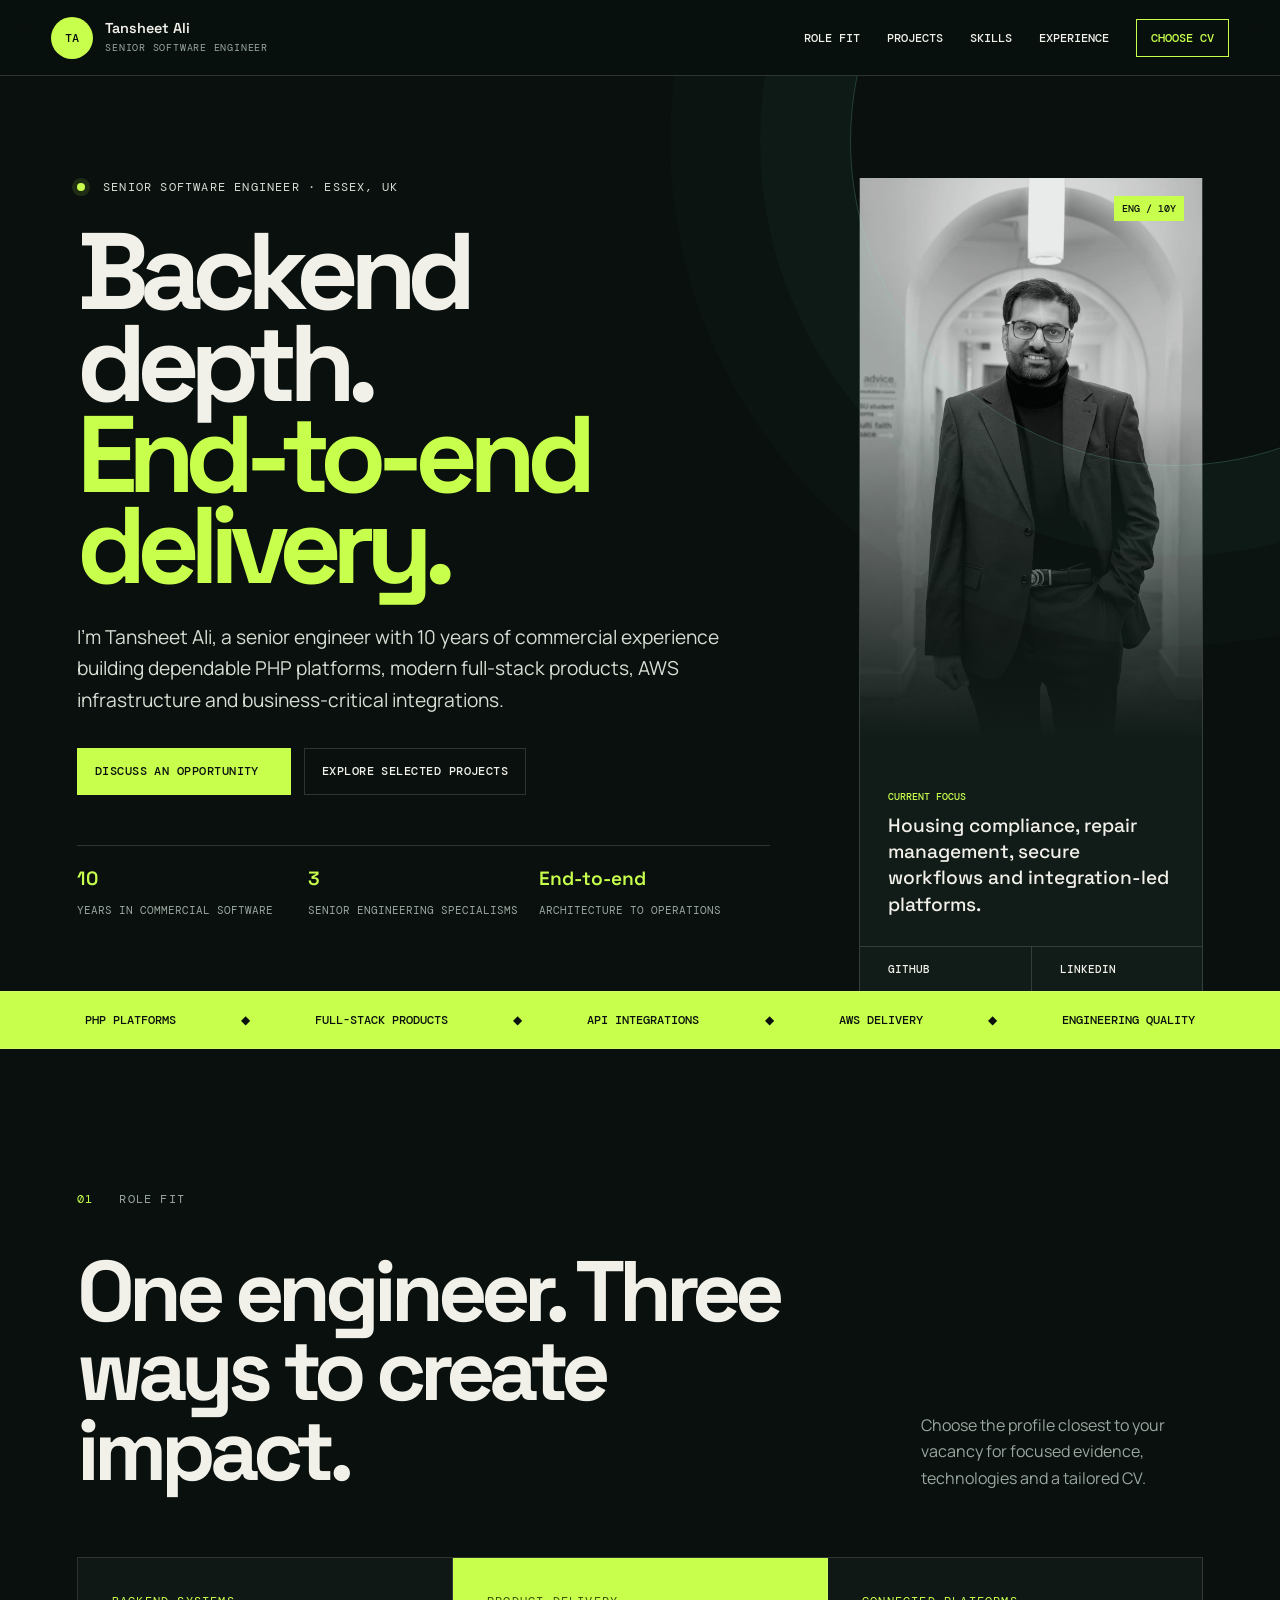
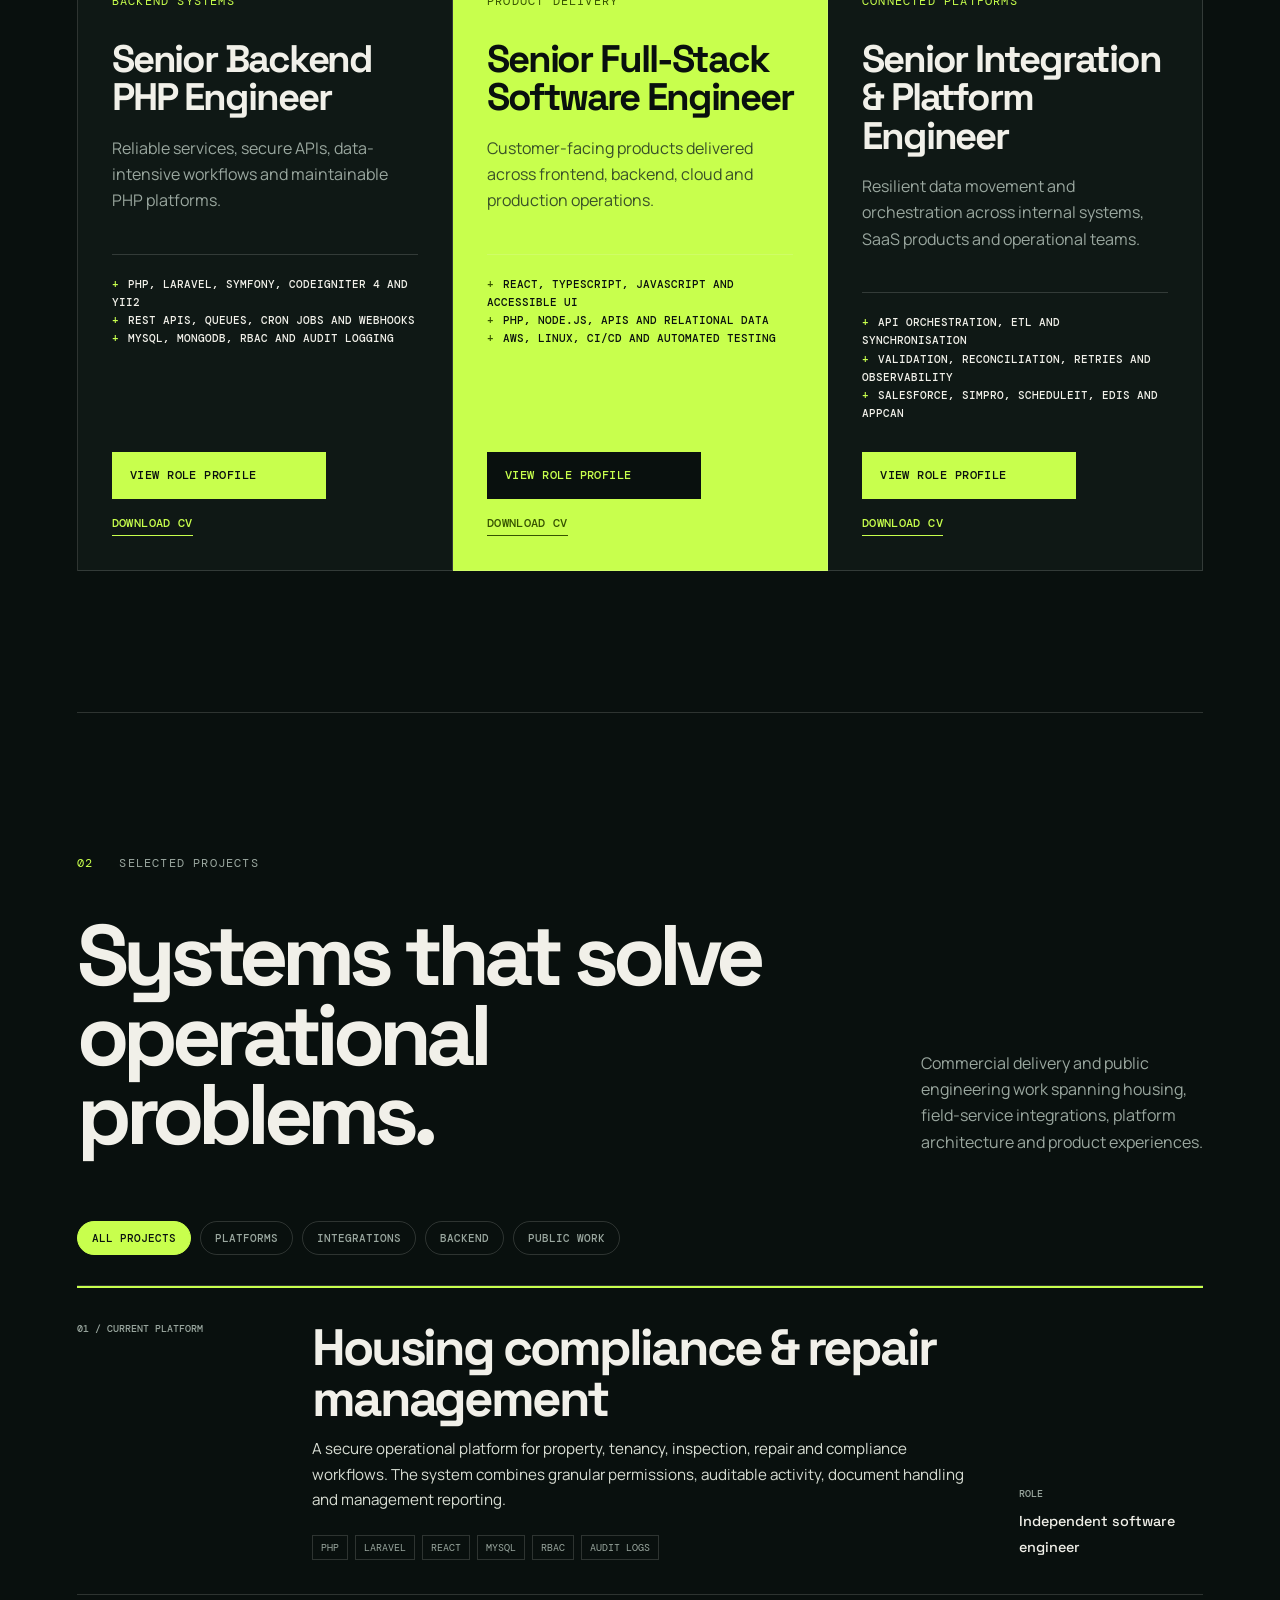
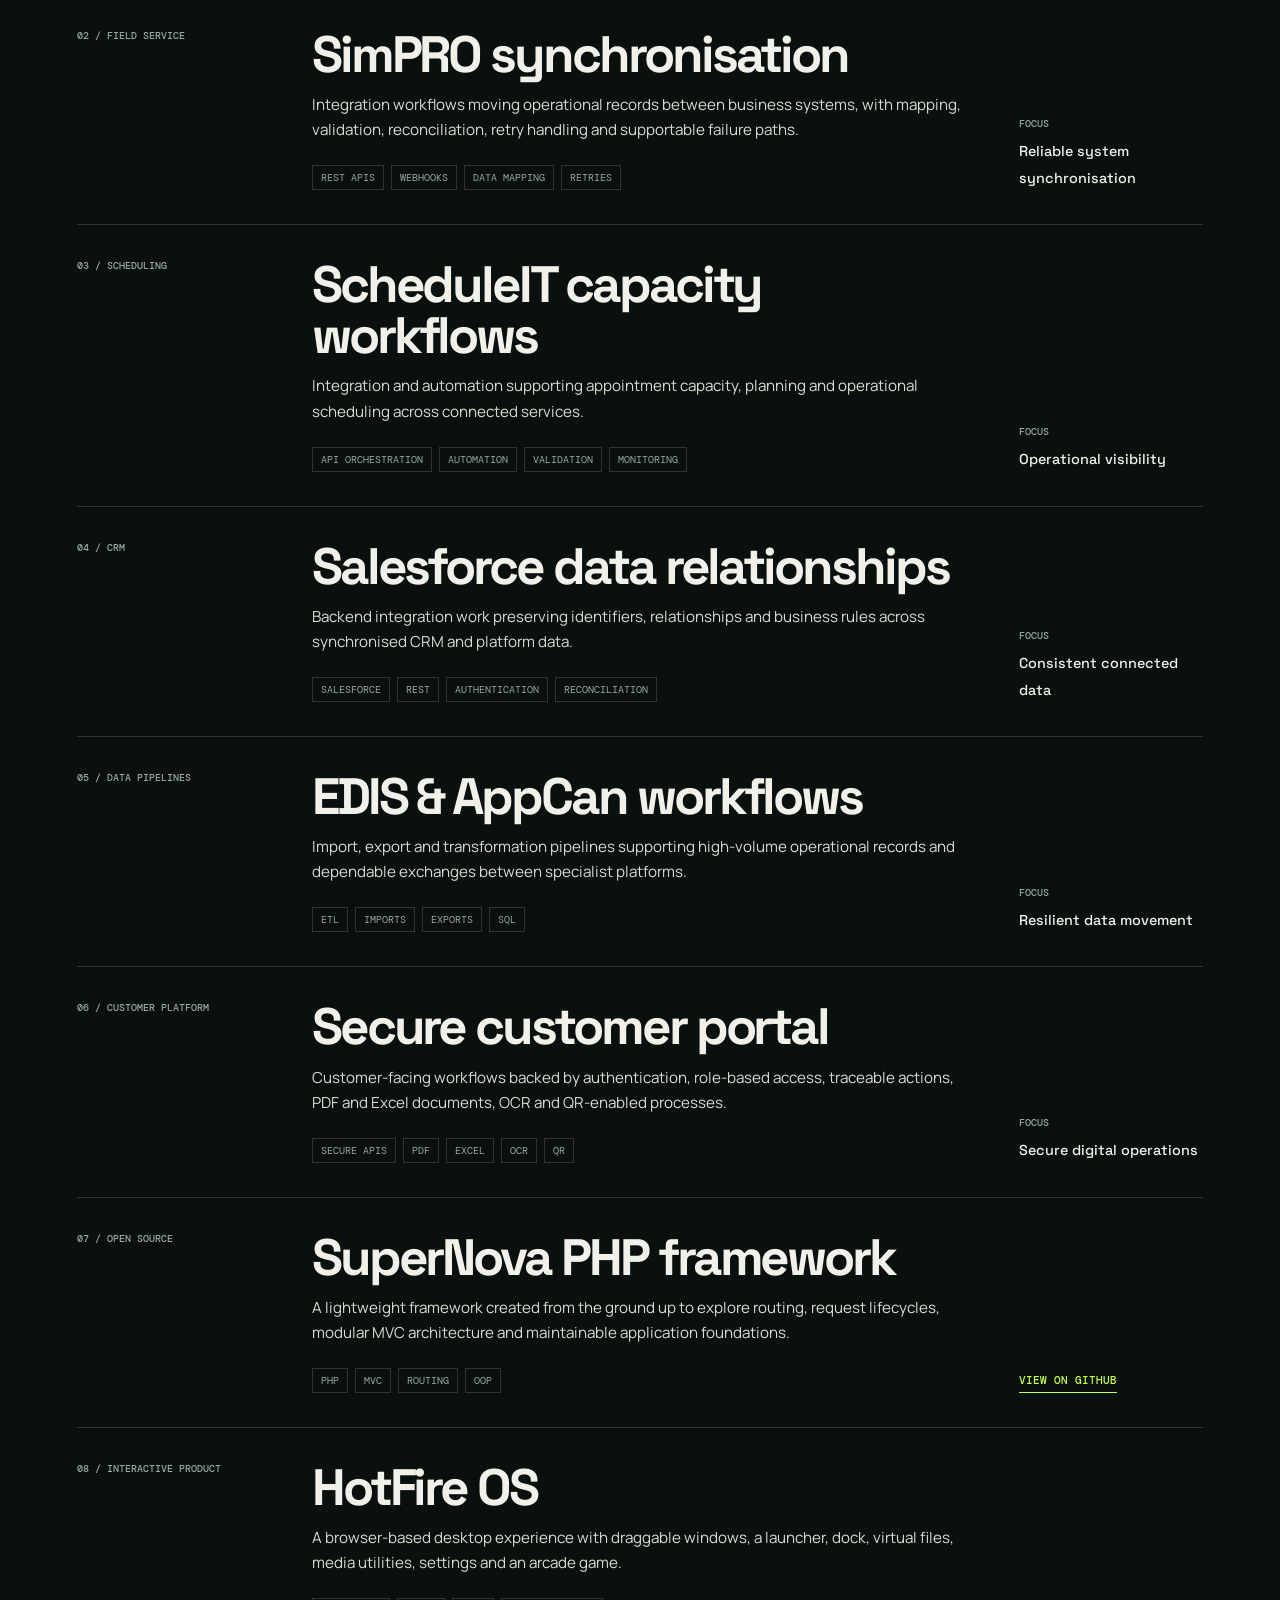
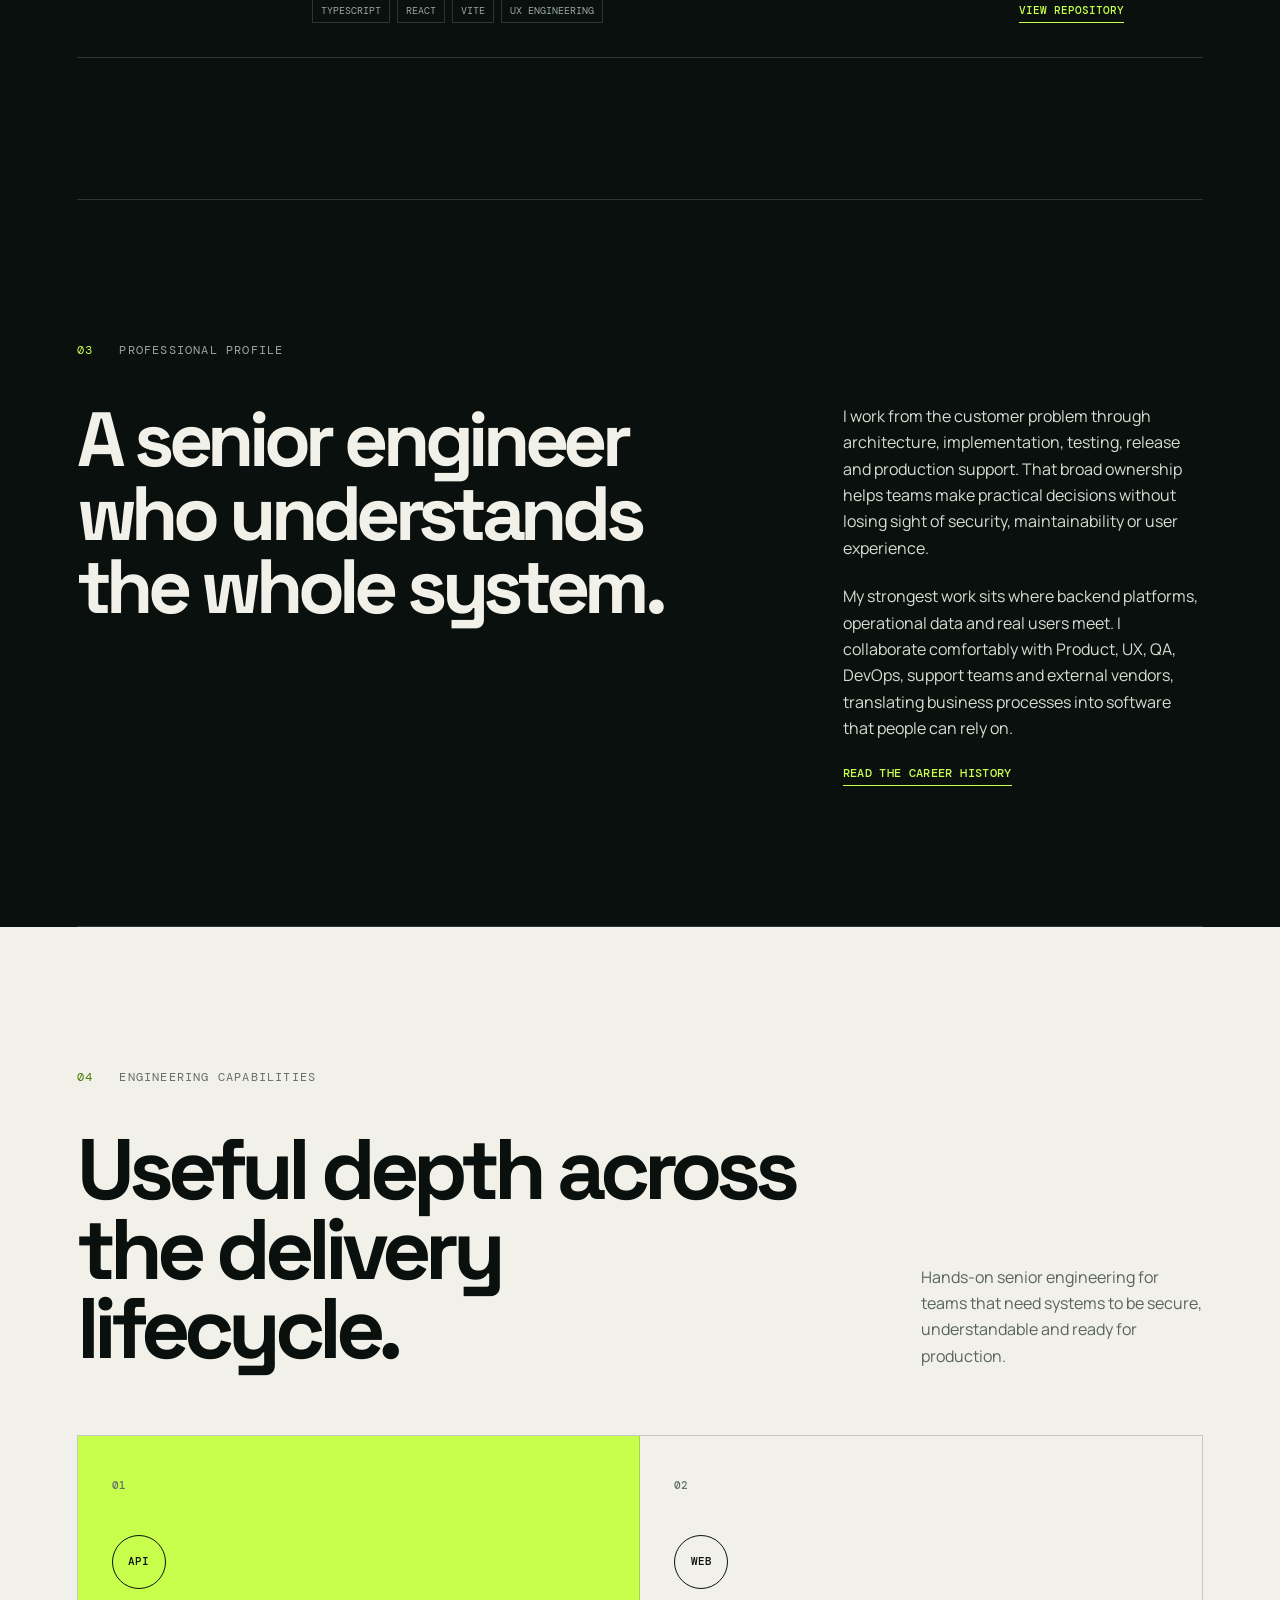
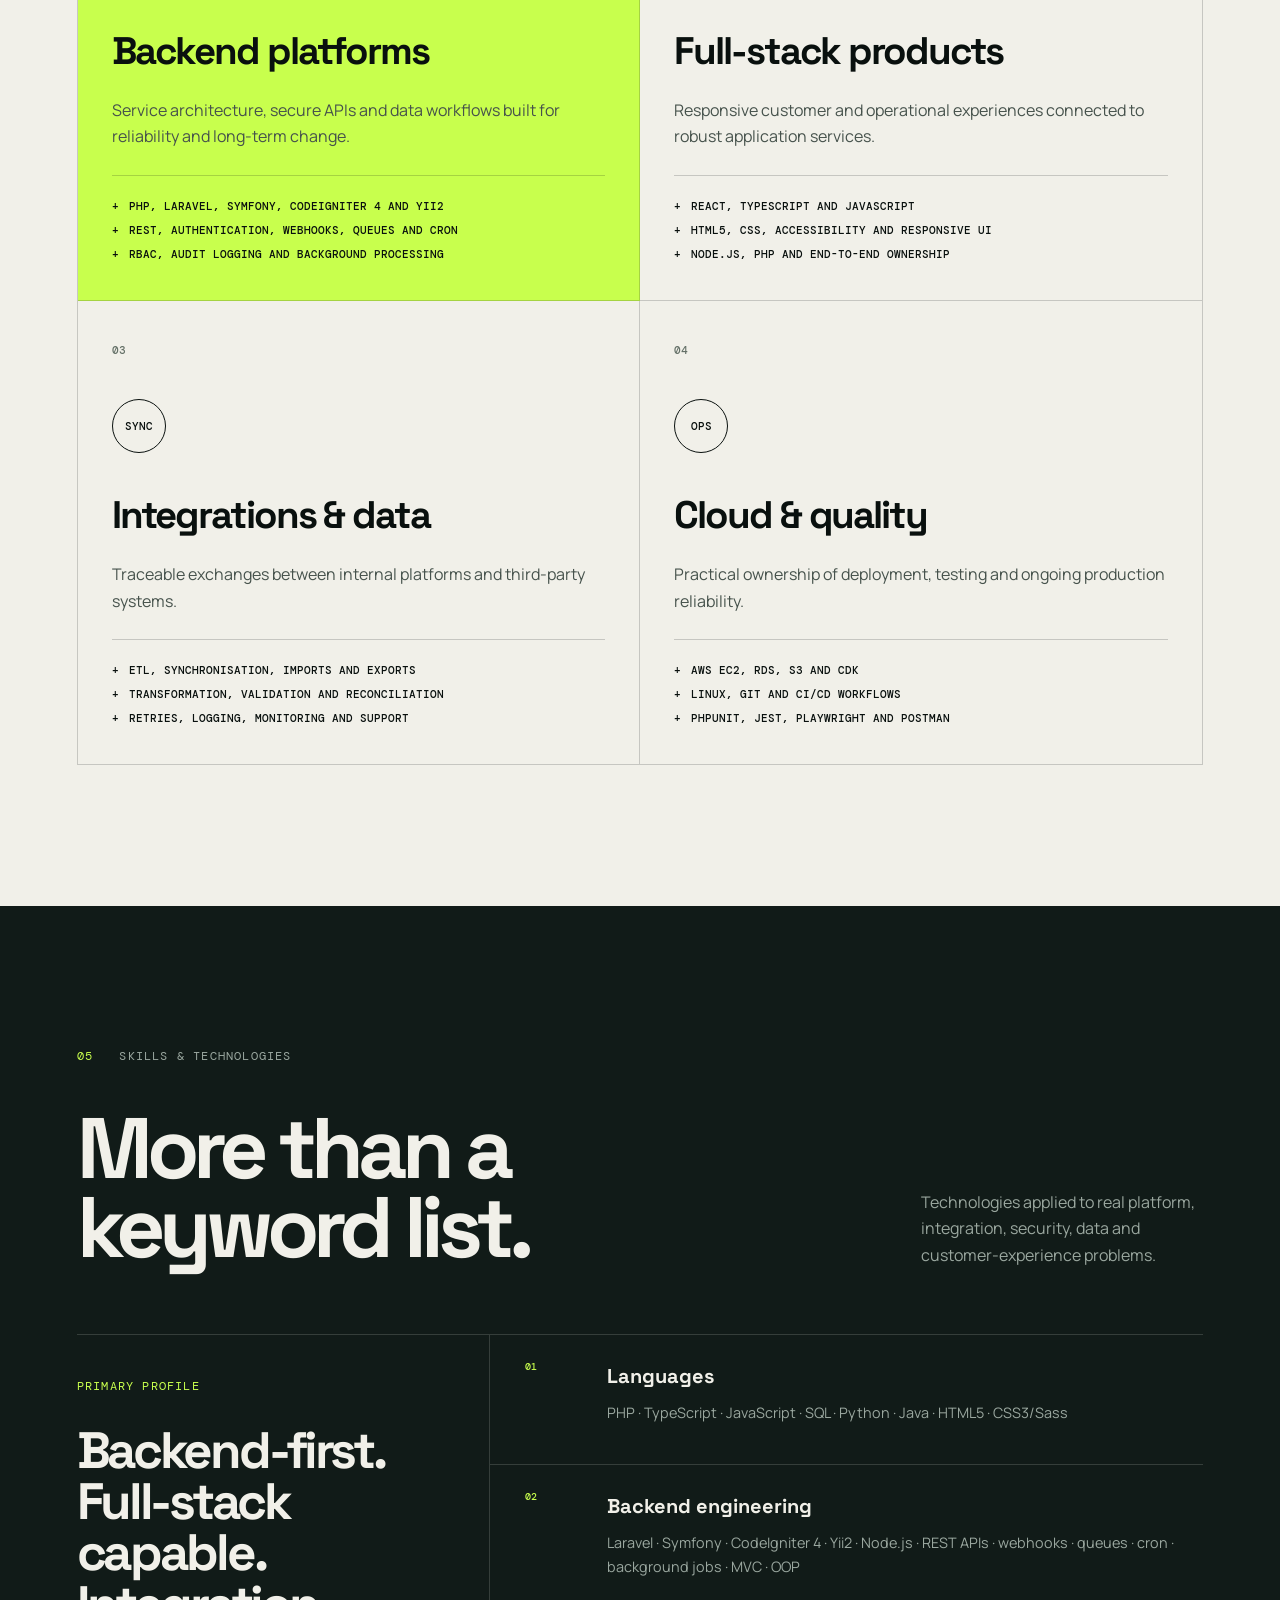
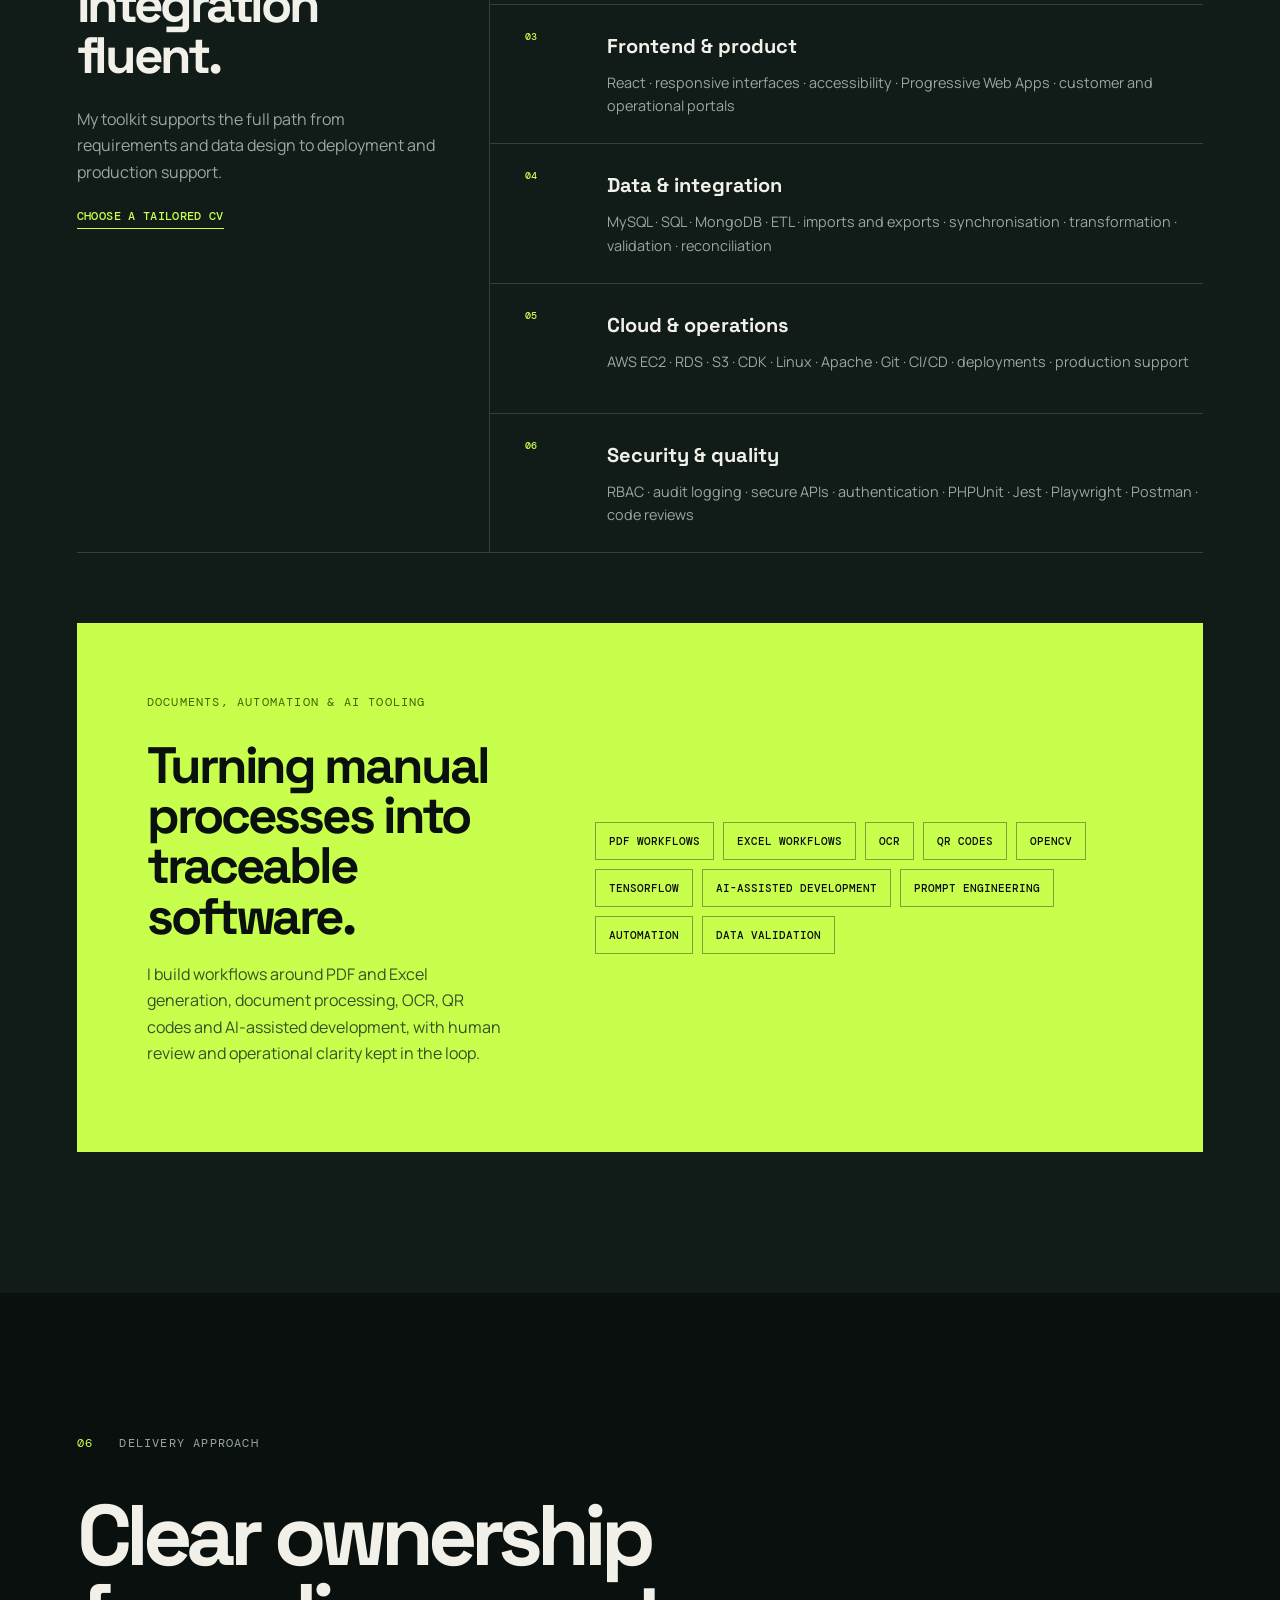
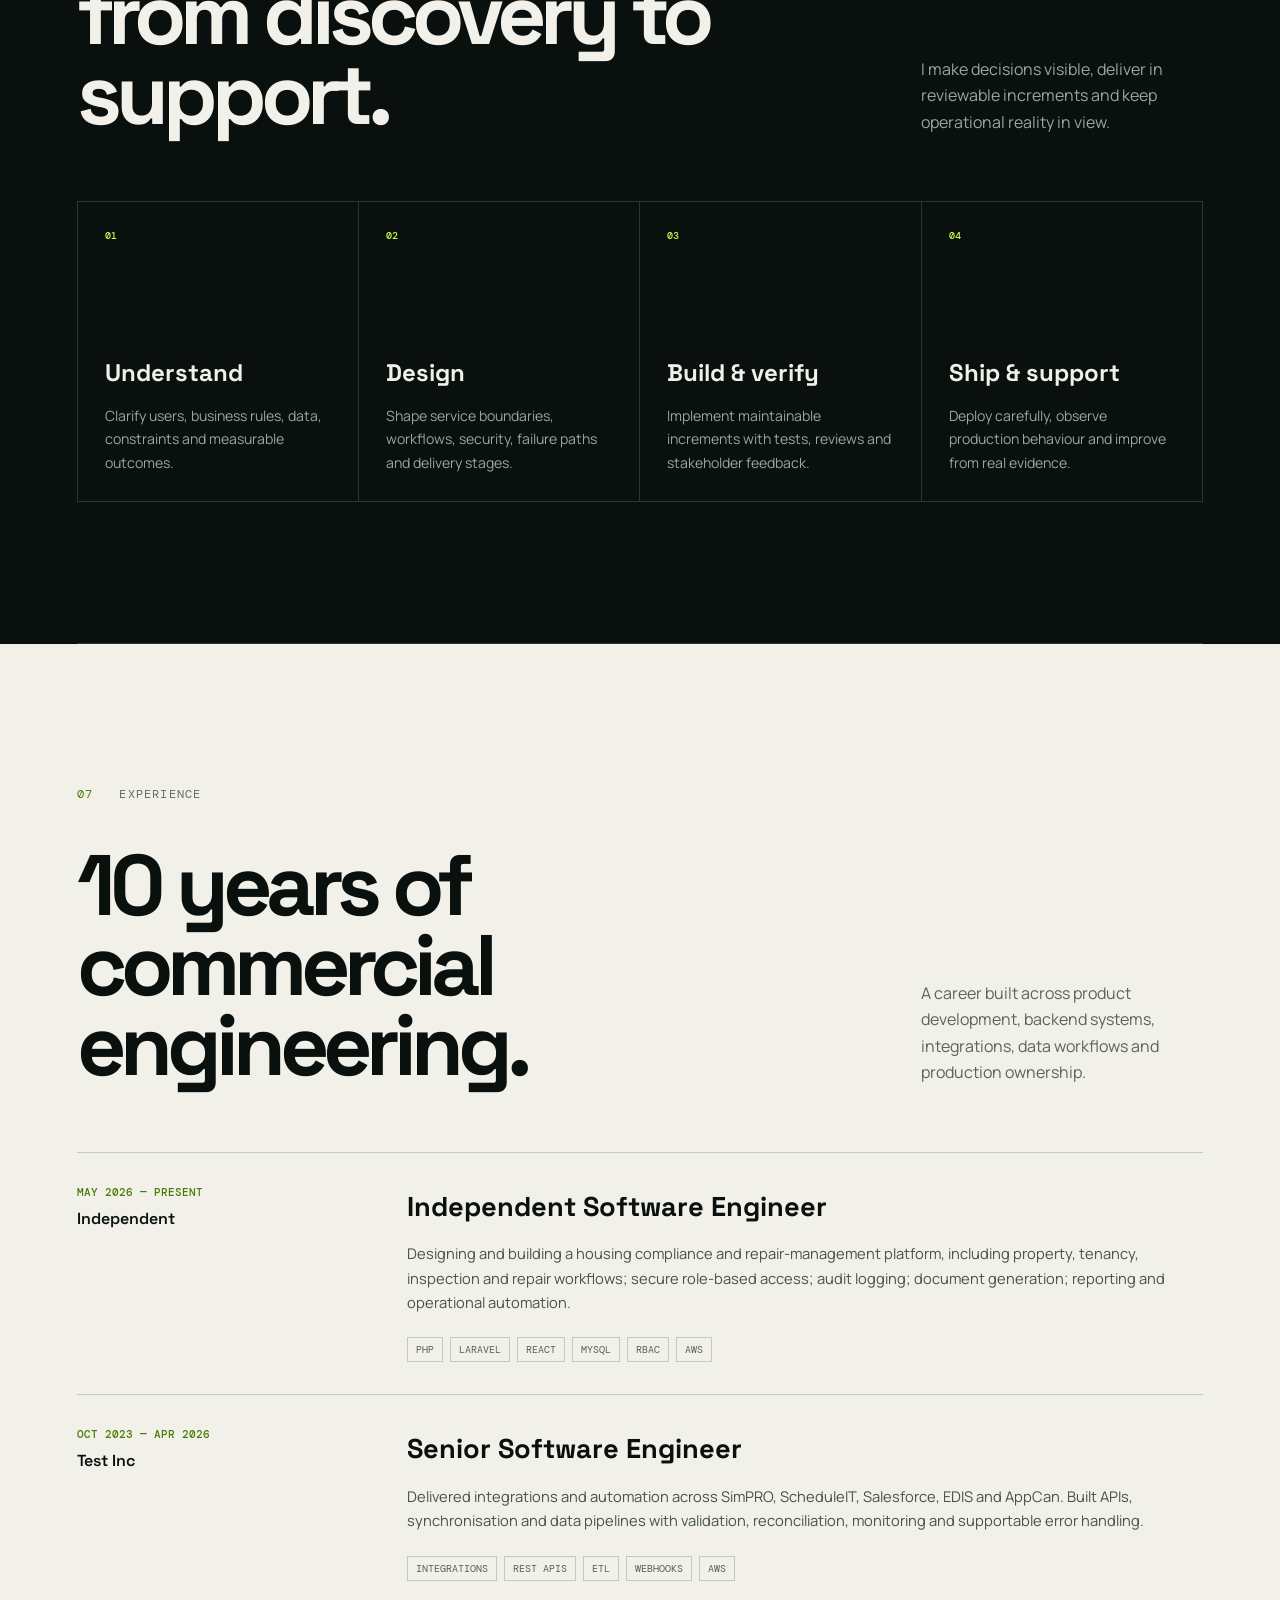
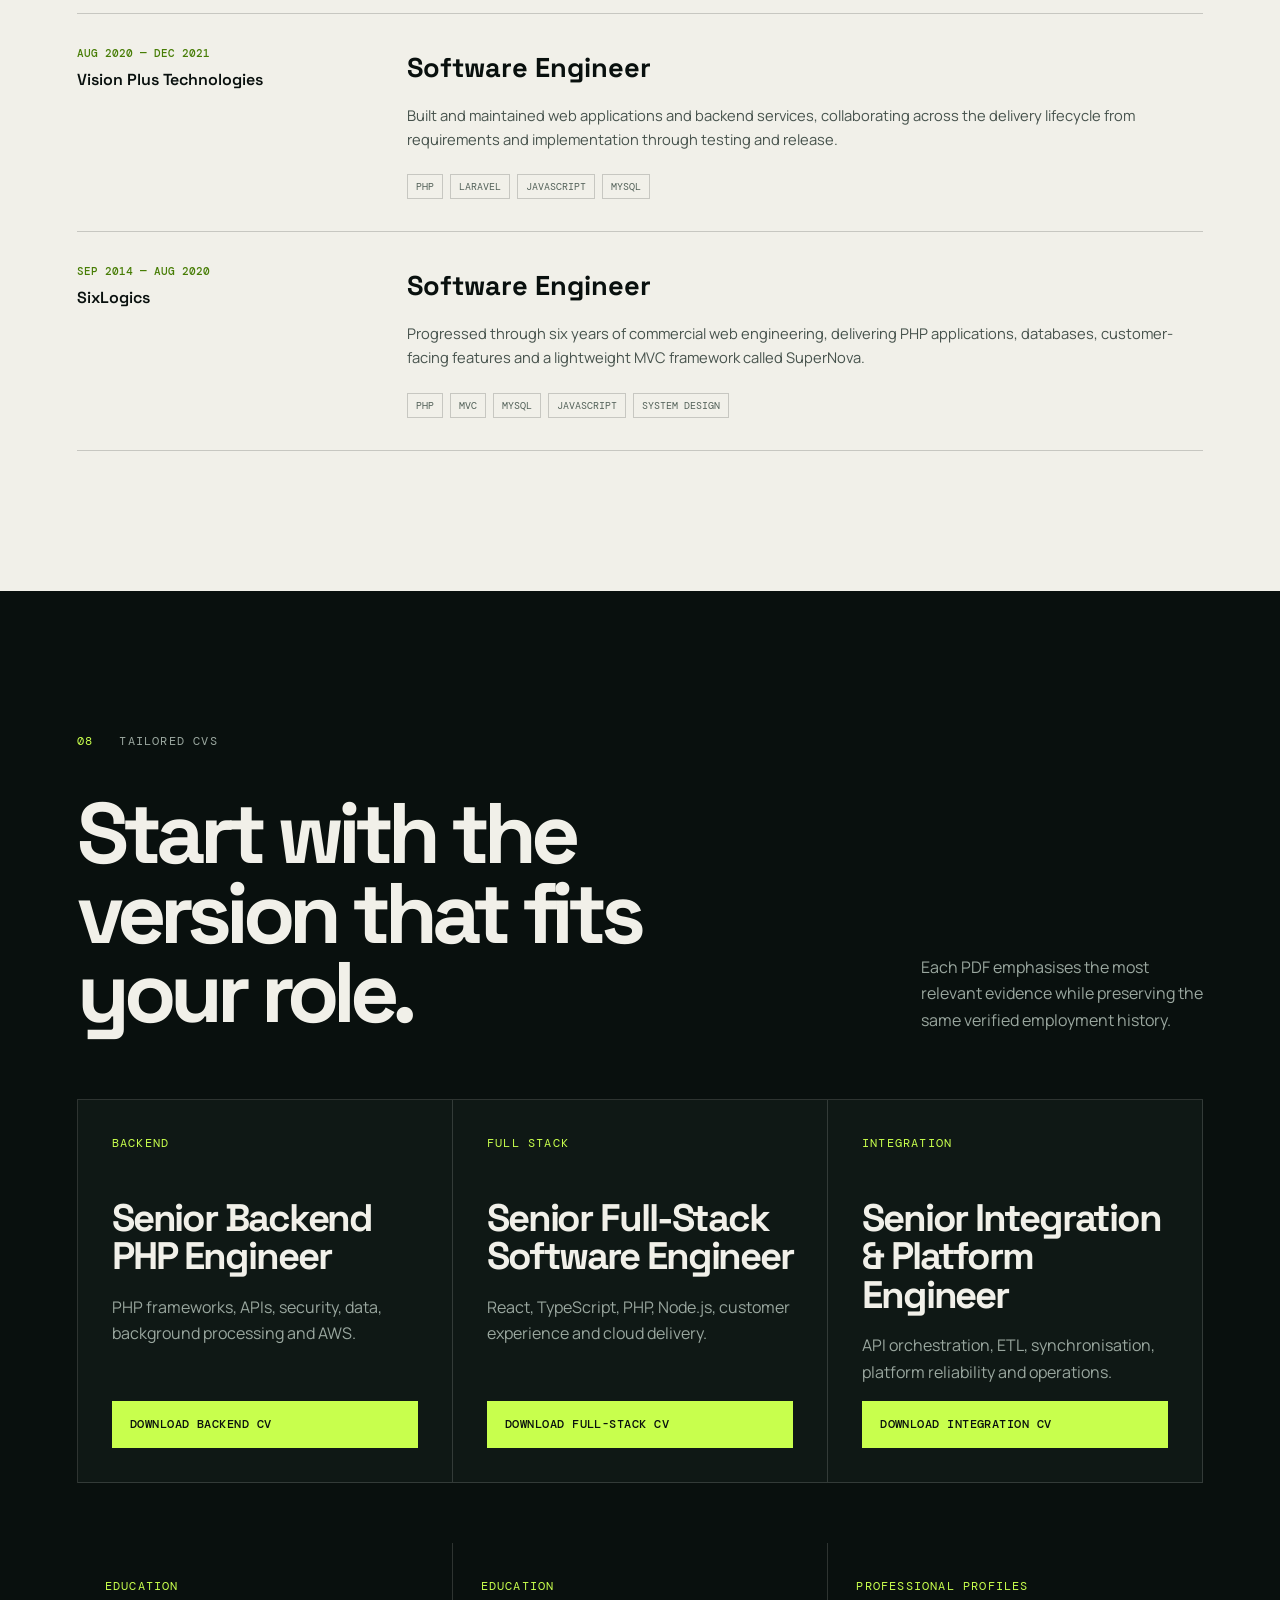
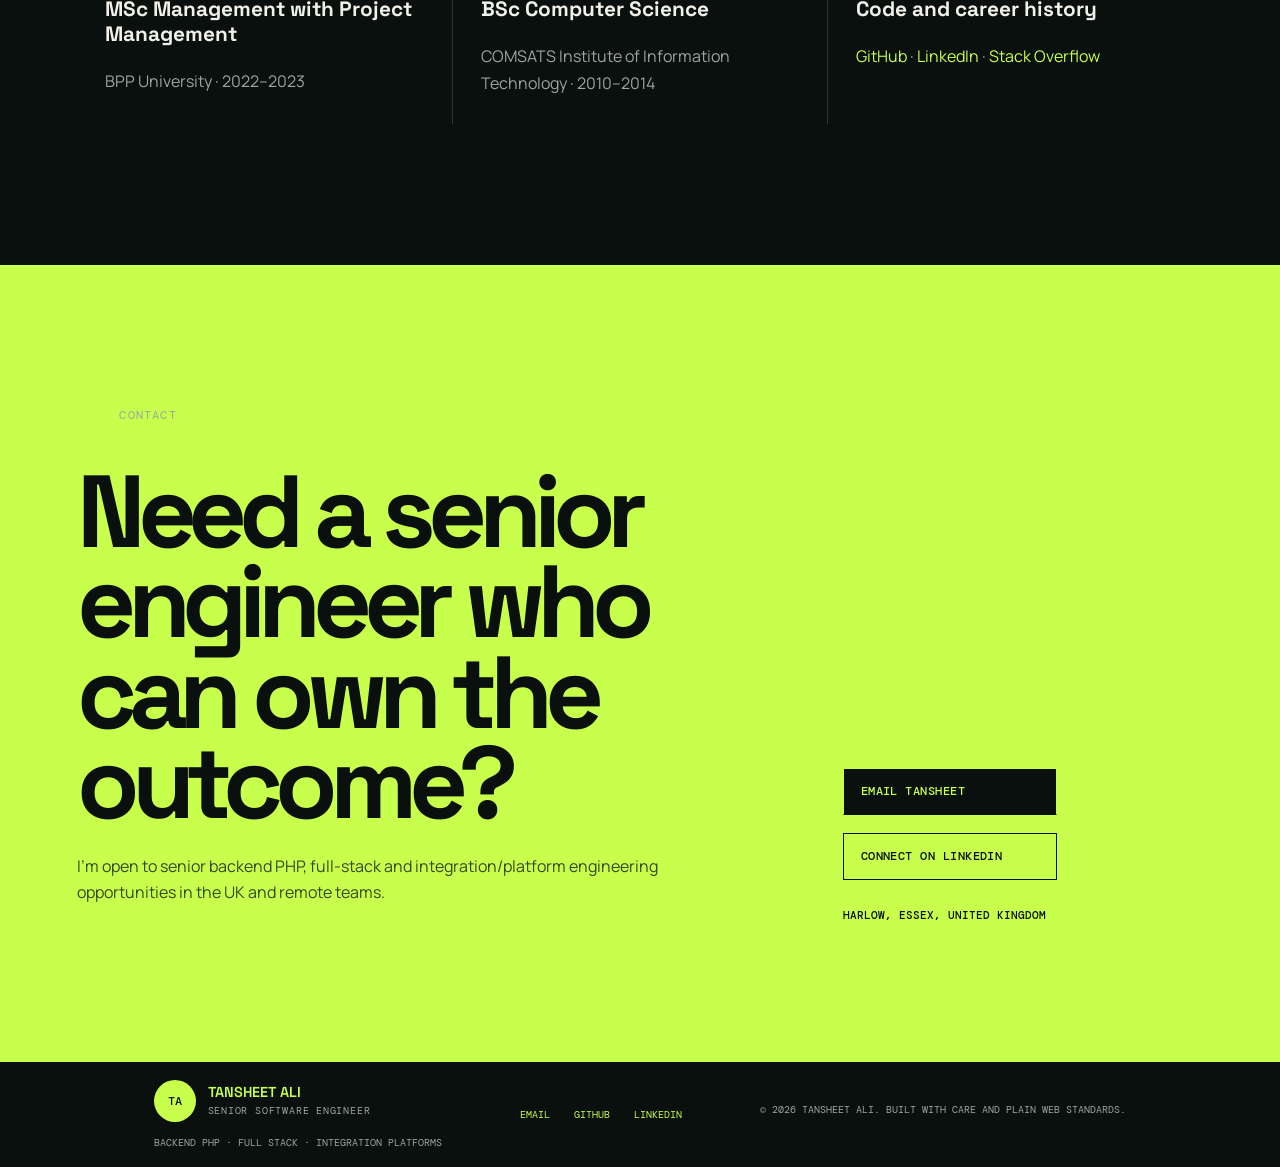
==== commit 741a42b0: "Expand portfolio for senior engineering roles" ====
--- a/index.html
+++ b/index.html
@@ -3,9 +3,9 @@
 <head>
   <meta charset="UTF-8">
   <meta name="viewport" content="width=device-width, initial-scale=1">
-  <title>Tansheet Ali | Senior Backend & Full-Stack Software Engineer</title>
-  <meta name="description" content="Tansheet Ali is a Senior Backend and Full-Stack Software Engineer in Harlow, UK with 9+ years of experience delivering scalable APIs, cloud platforms, customer-facing web products and applied AI systems.">
-  <meta name="keywords" content="Tansheet Ali, Senior Backend Software Engineer, Full-Stack Engineer UK, PHP Laravel Developer, Node.js Developer, Python Developer, AWS Engineer, REST API Developer, AI Computer Vision Developer">
+  <title>Tansheet Ali | Senior Backend PHP, Full-Stack & Integration Engineer</title>
+  <meta name="description" content="Tansheet Ali is a senior software engineer in Essex, UK with 10 years of experience in PHP, Laravel, React, TypeScript, AWS, APIs, integrations and platform engineering.">
+  <meta name="keywords" content="Tansheet Ali, Senior Backend PHP Engineer, Senior Full-Stack Engineer, Integration Platform Engineer, Laravel Developer UK, React TypeScript Engineer, AWS Engineer, API Integration Engineer">
   <meta name="author" content="Tansheet Ali">
   <meta name="robots" content="index, follow, max-image-preview:large">
   <meta name="theme-color" content="#09100e">
@@ -13,131 +13,146 @@
   <link rel="alternate" hreflang="en-gb" href="https://tansheetalitaj.github.io/">
   <meta property="og:type" content="profile">
   <meta property="og:locale" content="en_GB">
-  <meta property="og:title" content="Tansheet Ali | Senior Backend & Full-Stack Software Engineer">
-  <meta property="og:description" content="9+ years delivering robust APIs, cloud platforms, customer-facing web products and applied AI systems.">
+  <meta property="og:title" content="Tansheet Ali | Senior Software Engineer">
+  <meta property="og:description" content="10 years delivering backend platforms, full-stack products, cloud infrastructure and business-critical integrations.">
   <meta property="og:url" content="https://tansheetalitaj.github.io/">
-  <meta property="og:image" content="assets/profile.png">
+  <meta property="og:image" content="https://tansheetalitaj.github.io/assets/profile.png">
   <meta property="og:image:alt" content="Portrait of Tansheet Ali">
   <meta name="twitter:card" content="summary_large_image">
   <meta name="twitter:title" content="Tansheet Ali | Senior Software Engineer">
-  <meta name="twitter:description" content="Backend systems, full-stack platforms, AWS infrastructure and applied AI engineering.">
+  <meta name="twitter:description" content="Backend PHP, full-stack, AWS and integration engineering expertise.">
   <link rel="icon" type="image/png" href="assets/favicon.png">
   <link rel="preconnect" href="https://fonts.googleapis.com">
   <link rel="preconnect" href="https://fonts.gstatic.com" crossorigin>
-  <link href="https://fonts.googleapis.com/css2?family=DM+Mono:wght@400;500&family=Manrope:wght@400;500;600;700&family=Space+Grotesk:wght@500;600;700&display=swap" rel="stylesheet">
-  <link rel="stylesheet" href="style.css?v=3">
-  <script type="application/ld+json">{"@context":"https://schema.org","@type":"Person","name":"Tansheet Ali","url":"https://tansheetalitaj.github.io/","image":"https://tansheetalitaj.github.io/assets/profile.png","jobTitle":"Senior Backend and Full-Stack Software Engineer","description":"Software engineer with 9+ years of commercial experience building scalable APIs, cloud platforms, full-stack web applications and applied AI systems.","email":"mailto:tansheetalitaj@gmail.com","telephone":"+44 7538 721714","address":{"@type":"PostalAddress","addressLocality":"Harlow","addressRegion":"Essex","addressCountry":"GB"},"alumniOf":[{"@type":"CollegeOrUniversity","name":"BPP University"},{"@type":"CollegeOrUniversity","name":"COMSATS Institute of Information Technology"}],"sameAs":["https://github.com/tansheetalitaj","https://www.linkedin.com/in/tansheetalitaj","https://stackoverflow.com/users/9194364/tansheet-ali"],"knowsAbout":["Backend engineering","REST APIs","Distributed systems","PHP","Laravel","Symfony","Yii2","Node.js","Python","Django","Java","TypeScript","JavaScript","React","AWS","MySQL","Playwright","Jest","OpenCV","TensorFlow","DeepFace","Computer vision"]}</script>
+  <link href="https://fonts.googleapis.com/css2?family=DM+Mono:wght@400;500&amp;family=Manrope:wght@400;500;600;700&amp;family=Space+Grotesk:wght@500;600;700&amp;display=swap" rel="stylesheet">
+  <link rel="stylesheet" href="style.css?v=4">
+  <script type="application/ld+json">
+  {
+    "@context": "https://schema.org",
+    "@type": "Person",
+    "name": "Tansheet Ali",
+    "url": "https://tansheetalitaj.github.io/",
+    "image": "https://tansheetalitaj.github.io/assets/profile.png",
+    "jobTitle": ["Senior Backend PHP Engineer", "Senior Full-Stack Software Engineer", "Senior Integration and Platform Engineer"],
+    "description": "Senior software engineer with 10 years of commercial experience building backend platforms, full-stack web applications, cloud infrastructure and enterprise integrations.",
+    "email": "mailto:tansheetali@gmail.com",
+    "telephone": "+44 7538 721714",
+    "address": {"@type": "PostalAddress", "addressLocality": "Harlow", "addressRegion": "Essex", "addressCountry": "GB"},
+    "alumniOf": [{"@type": "CollegeOrUniversity", "name": "BPP University"}, {"@type": "CollegeOrUniversity", "name": "COMSATS Institute of Information Technology"}],
+    "sameAs": ["https://github.com/tansheetalitaj", "https://www.linkedin.com/in/tansheetalitaj/", "https://stackoverflow.com/users/9194364/tansheet-ali"],
+    "knowsAbout": ["PHP", "Laravel", "Symfony", "CodeIgniter 4", "Yii2", "Node.js", "React", "TypeScript", "JavaScript", "REST APIs", "Webhooks", "Queues", "ETL", "MySQL", "MongoDB", "AWS", "EC2", "RDS", "S3", "AWS CDK", "Linux", "PHPUnit", "Jest", "Playwright", "Postman", "RBAC", "Audit logging", "Salesforce integrations", "SimPRO integrations", "PDF and Excel workflows", "OCR", "QR codes"]
+  }
+  </script>
 </head>
 <body>
   <a class="skip-link" href="#main-content">Skip to content</a>
   <header class="site-header" id="siteHeader">
-    <a class="wordmark" href="#top" aria-label="Tansheet Ali, home"><span class="wordmark-mark">TA</span><span class="wordmark-copy">Tansheet Ali<small>Software engineer</small></span></a>
+    <a class="wordmark" href="#top" aria-label="Tansheet Ali, home"><span class="wordmark-mark">TA</span><span class="wordmark-copy">Tansheet Ali<small>Senior software engineer</small></span></a>
     <button class="menu-toggle" id="menuToggle" type="button" aria-expanded="false" aria-controls="navLinks"><span>Menu</span><b aria-hidden="true">+</b></button>
-    <nav class="nav-links" id="navLinks" aria-label="Primary navigation"><a href="#services">Value</a><a href="#work">Work</a><a href="#technology">Technology</a><a href="#experience">Experience</a><a class="nav-resume" href="assets/Tansheet_Ali_CV.pdf" target="_blank" rel="noopener">Download CV <span aria-hidden="true">↗</span></a></nav>
+    <nav class="nav-links" id="navLinks" aria-label="Primary navigation"><a href="#role-fit">Role fit</a><a href="#work">Projects</a><a href="#technology">Skills</a><a href="#experience">Experience</a><a class="nav-resume" href="#cv-downloads">Choose CV</a></nav>
   </header>
+
   <main id="main-content">
     <section class="hero" id="top">
       <div class="hero-grid page-shell">
         <div class="hero-copy reveal">
-          <p class="eyebrow"><span class="availability-dot" aria-hidden="true"></span> Senior backend & full-stack engineer · Harlow, UK</p>
-          <h1>Engineering the systems <em>behind great products.</em></h1>
-          <p class="hero-intro">I’m Tansheet Ali. For more than nine years, I’ve taken web products from architecture to production—building dependable APIs, accessible customer experiences, AWS infrastructure and practical AI prototypes.</p>
-          <div class="hero-actions"><a class="button button-primary" href="mailto:tansheetalitaj@gmail.com?subject=Project%20enquiry">Discuss a project <span aria-hidden="true">↗</span></a><a class="button button-secondary" href="#work">Explore selected work <span aria-hidden="true">↓</span></a></div>
-          <div class="hero-proof" aria-label="Career highlights"><div><strong>9+</strong><span>years in commercial software</span></div><div><strong>End-to-end</strong><span>architecture to operations</span></div><div><strong>AWS</strong><span>production cloud delivery</span></div></div>
+          <p class="eyebrow"><span class="availability-dot" aria-hidden="true"></span> Senior software engineer · Essex, UK</p>
+          <h1>Backend depth. <em>End-to-end delivery.</em></h1>
+          <p class="hero-intro">I’m Tansheet Ali, a senior engineer with 10 years of commercial experience building dependable PHP platforms, modern full-stack products, AWS infrastructure and business-critical integrations.</p>
+          <div class="hero-actions"><a class="button button-primary" href="mailto:tansheetali@gmail.com?subject=Engineering%20opportunity">Discuss an opportunity</a><a class="button button-secondary" href="#work">Explore selected projects</a></div>
+          <div class="hero-proof" aria-label="Career highlights"><div><strong>10</strong><span>years in commercial software</span></div><div><strong>3</strong><span>senior engineering specialisms</span></div><div><strong>End-to-end</strong><span>architecture to operations</span></div></div>
         </div>
-        <aside class="hero-panel reveal reveal-delay" aria-label="Tansheet Ali profile"><div class="portrait-wrap"><img src="assets/profile.png" alt="Tansheet Ali, Senior Software Engineer" width="480" height="640"><span class="portrait-code">ENG / 09+</span></div><div class="profile-brief"><p>Current focus</p><strong>Reliable backend systems, modern web platforms and AI-assisted engineering.</strong></div><div class="profile-links-inline"><a href="https://github.com/tansheetalitaj" target="_blank" rel="noopener">GitHub ↗</a><a href="https://www.linkedin.com/in/tansheetalitaj" target="_blank" rel="noopener">LinkedIn ↗</a></div></aside>
+        <aside class="hero-panel reveal reveal-delay" aria-label="Tansheet Ali profile"><div class="portrait-wrap"><img src="assets/profile.png" alt="Tansheet Ali, senior software engineer" width="480" height="640"><span class="portrait-code">ENG / 10Y</span></div><div class="profile-brief"><p>Current focus</p><strong>Housing compliance, repair management, secure workflows and integration-led platforms.</strong></div><div class="profile-links-inline"><a href="https://github.com/tansheetalitaj" target="_blank" rel="noopener">GitHub</a><a href="https://www.linkedin.com/in/tansheetalitaj/" target="_blank" rel="noopener">LinkedIn</a></div></aside>
       </div>
-      <div class="hero-ticker" aria-label="Core expertise"><span>Backend architecture</span><i>◆</i><span>REST APIs</span><i>◆</i><span>Cloud platforms</span><i>◆</i><span>Full-stack delivery</span><i>◆</i><span>Applied AI</span></div>
+      <div class="hero-ticker" aria-label="Core expertise"><span>PHP platforms</span><i>◆</i><span>Full-stack products</span><i>◆</i><span>API integrations</span><i>◆</i><span>AWS delivery</span><i>◆</i><span>Engineering quality</span></div>
     </section>
-    <section class="work page-shell section-pad" id="work">
-      <div class="section-heading"><div><div class="section-index"><span>01</span> Selected work</div><h2>Evidence of how I think and build.</h2></div><p>Production work from the CV sits alongside public experiments that make architecture, AI and product thinking visible.</p></div>
-      <div class="filter-row" role="group" aria-label="Filter selected work">
-        <button class="filter-btn active" type="button" data-filter="all" aria-pressed="true">All work</button><button class="filter-btn" type="button" data-filter="production" aria-pressed="false">Production</button><button class="filter-btn" type="button" data-filter="backend" aria-pressed="false">Backend</button><button class="filter-btn" type="button" data-filter="ai" aria-pressed="false">AI & vision</button><button class="filter-btn" type="button" data-filter="creative" aria-pressed="false">Creative tech</button>
-      </div>
-      <div class="project-list">
-        <article class="project-row project-featured" data-category="production backend">
-          <div class="project-index">01 / Production platform</div><div class="project-main"><h3>JumpRecruiter</h3><p>A scalable recruitment platform delivered with PHP, Laravel, Node.js, Java, AWS and MySQL. The work joined customer-facing functionality with the services and infrastructure required to operate it.</p><div class="tag-list"><span>PHP</span><span>Laravel</span><span>Node.js</span><span>Java</span><span>AWS</span><span>MySQL</span></div></div><div class="project-result"><span>Role</span><strong>Full-stack & backend delivery</strong></div>
-        </article>
-        <article class="project-row" data-category="production backend">
-          <div class="project-index">02 / High-traffic services</div><div class="project-main"><h3>Matterport VR platform</h3><p>Backend services and APIs for a high-traffic, media-intensive virtual-reality content platform, built with the performance and reliability demands of modern content delivery in mind.</p><div class="tag-list"><span>REST APIs</span><span>Service architecture</span><span>Media delivery</span><span>Production support</span></div></div><div class="project-result"><span>Focus</span><strong>Scalable content services</strong></div>
-        </article>
-        <article class="project-row" data-category="backend">
-          <div class="project-index">03 / Open source</div><div class="project-main"><h3>SuperNova framework</h3><p>A ground-up, lightweight PHP framework exploring front-controller routing, request lifecycles, modular MVC structure and the trade-offs between simplicity, extensibility and maintainability.</p><div class="tag-list"><span>PHP</span><span>MVC</span><span>Routing</span><span>System design</span></div></div><a class="project-link" href="../supernova-framework/" target="_blank" rel="noopener" aria-label="Open SuperNova framework project">Open project ↗</a>
-        </article>
-        <article class="project-row" data-category="ai">
-          <div class="project-index">04 / Computer vision</div><div class="project-main"><h3>Real-time facial behaviour analysis</h3><p>A modular Python pipeline for live recognition, gaze direction, emotion, age and gender analysis, designed to explore real-time video processing and CPU/GPU acceleration.</p><div class="tag-list"><span>Python</span><span>TensorFlow</span><span>OpenCV</span><span>DeepFace</span><span>NumPy</span></div></div><a class="project-link" href="https://github.com/tansheetalitaj/face-recognition-system" target="_blank" rel="noopener" aria-label="View facial behaviour analysis repository on GitHub">View repository ↗</a>
-        </article>
-        <article class="project-row" data-category="backend">
-          <div class="project-index">05 / Architecture</div><div class="project-main"><h3>Production-quality REST API service</h3><p>A system-design exercise covering authentication, input validation, predictable errors, pagination and clear service boundaries—the foundations of APIs that other teams can trust.</p><div class="tag-list"><span>Java</span><span>Node.js</span><span>AWS</span><span>REST</span><span>Authentication</span></div></div><div class="project-result"><span>Focus</span><strong>API quality & consistency</strong></div>
-        </article>
-        <article class="project-row" data-category="ai creative">
-          <div class="project-index">06 / Applied AI</div><div class="project-main"><h3>AI image detector</h3><p>A focused image-analysis interface combining detection scoring, heatmaps and humanisation insights to make model signals easier to inspect and interpret.</p><div class="tag-list"><span>PHP</span><span>Image analysis</span><span>AI workflow</span><span>Visual insights</span></div></div><a class="project-link" href="../ai-image-detector/ai-image-detector.php" target="_blank" rel="noopener" aria-label="Open AI image detector project">Open project ↗</a>
-        </article>
-        <article class="project-row" data-category="creative ai">
-          <div class="project-index">07 / Creative engineering</div><div class="project-main"><h3>FAB Comics prompt style bible</h3><p>A visual prompt-building system for producing more consistent multiverse characters and style guides—turning creative direction into a structured, reusable workflow.</p><div class="tag-list"><span>PHP</span><span>Prompt engineering</span><span>Design systems</span><span>Generative AI</span></div></div><a class="project-link" href="../fab-comics-prompt-style-bible/" target="_blank" rel="noopener" aria-label="Open FAB Comics prompt style bible project">Open project ↗</a>
-        </article>
-        <article class="project-row" data-category="creative">
-          <div class="project-index">08 / Interactive product</div><div class="project-main"><h3>HotFire OS</h3><p>A browser-based desktop experience with draggable windows, a launcher, dock, virtual files, media utilities, settings and an arcade game.</p><div class="tag-list"><span>TypeScript</span><span>React</span><span>Vite</span><span>Interaction design</span></div></div><a class="project-link" href="https://github.com/tansheetalitaj/hotfire-os" target="_blank" rel="noopener" aria-label="View HotFire OS repository on GitHub">View repository ↗</a>
-        </article>
+
+    <section class="role-hub page-shell section-pad" id="role-fit">
+      <div class="section-heading"><div><div class="section-index"><span>01</span> Role fit</div><h2>One engineer. Three ways to create impact.</h2></div><p>Choose the profile closest to your vacancy for focused evidence, technologies and a tailored CV.</p></div>
+      <div class="role-grid">
+        <article class="role-card"><p class="mono-label">Backend systems</p><h3>Senior Backend PHP Engineer</h3><p>Reliable services, secure APIs, data-intensive workflows and maintainable PHP platforms.</p><ul><li>PHP, Laravel, Symfony, CodeIgniter 4 and Yii2</li><li>REST APIs, queues, cron jobs and webhooks</li><li>MySQL, MongoDB, RBAC and audit logging</li></ul><div class="card-actions"><a class="button button-primary" href="senior-backend-php-engineer.html">View role profile</a><a class="text-link" href="assets/Tansheet_Ali_Senior_Backend_PHP_Engineer_CV.pdf" download>Download CV</a></div></article>
+        <article class="role-card role-card-featured"><p class="mono-label">Product delivery</p><h3>Senior Full-Stack Software Engineer</h3><p>Customer-facing products delivered across frontend, backend, cloud and production operations.</p><ul><li>React, TypeScript, JavaScript and accessible UI</li><li>PHP, Node.js, APIs and relational data</li><li>AWS, Linux, CI/CD and automated testing</li></ul><div class="card-actions"><a class="button button-primary" href="senior-full-stack-engineer.html">View role profile</a><a class="text-link" href="assets/Tansheet_Ali_Senior_Full_Stack_Engineer_CV.pdf" download>Download CV</a></div></article>
+        <article class="role-card"><p class="mono-label">Connected platforms</p><h3>Senior Integration &amp; Platform Engineer</h3><p>Resilient data movement and orchestration across internal systems, SaaS products and operational teams.</p><ul><li>API orchestration, ETL and synchronisation</li><li>Validation, reconciliation, retries and observability</li><li>Salesforce, SimPRO, ScheduleIT, EDIS and AppCan</li></ul><div class="card-actions"><a class="button button-primary" href="senior-integration-platform-engineer.html">View role profile</a><a class="text-link" href="assets/Tansheet_Ali_Senior_Integration_Platform_Engineer_CV.pdf" download>Download CV</a></div></article>
       </div>
     </section>
+
+    <section class="work page-shell section-pad" id="work">
+      <div class="section-heading"><div><div class="section-index"><span>02</span> Selected projects</div><h2>Systems that solve operational problems.</h2></div><p>Commercial delivery and public engineering work spanning housing, field-service integrations, platform architecture and product experiences.</p></div>
+      <div class="filter-row" role="group" aria-label="Filter selected projects"><button class="filter-btn active" type="button" data-filter="all" aria-pressed="true">All projects</button><button class="filter-btn" type="button" data-filter="platform" aria-pressed="false">Platforms</button><button class="filter-btn" type="button" data-filter="integration" aria-pressed="false">Integrations</button><button class="filter-btn" type="button" data-filter="backend" aria-pressed="false">Backend</button><button class="filter-btn" type="button" data-filter="opensource" aria-pressed="false">Public work</button></div>
+      <div class="project-list">
+        <article class="project-row project-featured" data-category="platform backend"><div class="project-index">01 / Current platform</div><div class="project-main"><h3>Housing compliance &amp; repair management</h3><p>A secure operational platform for property, tenancy, inspection, repair and compliance workflows. The system combines granular permissions, auditable activity, document handling and management reporting.</p><div class="tag-list"><span>PHP</span><span>Laravel</span><span>React</span><span>MySQL</span><span>RBAC</span><span>Audit logs</span></div></div><div class="project-result"><span>Role</span><strong>Independent software engineer</strong></div></article>
+        <article class="project-row" data-category="integration backend"><div class="project-index">02 / Field service</div><div class="project-main"><h3>SimPRO synchronisation</h3><p>Integration workflows moving operational records between business systems, with mapping, validation, reconciliation, retry handling and supportable failure paths.</p><div class="tag-list"><span>REST APIs</span><span>Webhooks</span><span>Data mapping</span><span>Retries</span></div></div><div class="project-result"><span>Focus</span><strong>Reliable system synchronisation</strong></div></article>
+        <article class="project-row" data-category="integration platform"><div class="project-index">03 / Scheduling</div><div class="project-main"><h3>ScheduleIT capacity workflows</h3><p>Integration and automation supporting appointment capacity, planning and operational scheduling across connected services.</p><div class="tag-list"><span>API orchestration</span><span>Automation</span><span>Validation</span><span>Monitoring</span></div></div><div class="project-result"><span>Focus</span><strong>Operational visibility</strong></div></article>
+        <article class="project-row" data-category="integration backend"><div class="project-index">04 / CRM</div><div class="project-main"><h3>Salesforce data relationships</h3><p>Backend integration work preserving identifiers, relationships and business rules across synchronised CRM and platform data.</p><div class="tag-list"><span>Salesforce</span><span>REST</span><span>Authentication</span><span>Reconciliation</span></div></div><div class="project-result"><span>Focus</span><strong>Consistent connected data</strong></div></article>
+        <article class="project-row" data-category="integration backend"><div class="project-index">05 / Data pipelines</div><div class="project-main"><h3>EDIS &amp; AppCan workflows</h3><p>Import, export and transformation pipelines supporting high-volume operational records and dependable exchanges between specialist platforms.</p><div class="tag-list"><span>ETL</span><span>Imports</span><span>Exports</span><span>SQL</span></div></div><div class="project-result"><span>Focus</span><strong>Resilient data movement</strong></div></article>
+        <article class="project-row" data-category="platform backend"><div class="project-index">06 / Customer platform</div><div class="project-main"><h3>Secure customer portal</h3><p>Customer-facing workflows backed by authentication, role-based access, traceable actions, PDF and Excel documents, OCR and QR-enabled processes.</p><div class="tag-list"><span>Secure APIs</span><span>PDF</span><span>Excel</span><span>OCR</span><span>QR</span></div></div><div class="project-result"><span>Focus</span><strong>Secure digital operations</strong></div></article>
+        <article class="project-row" data-category="backend opensource"><div class="project-index">07 / Open source</div><div class="project-main"><h3>SuperNova PHP framework</h3><p>A lightweight framework created from the ground up to explore routing, request lifecycles, modular MVC architecture and maintainable application foundations.</p><div class="tag-list"><span>PHP</span><span>MVC</span><span>Routing</span><span>OOP</span></div></div><a class="project-link" href="https://github.com/tansheetalitaj" target="_blank" rel="noopener">View on GitHub</a></article>
+        <article class="project-row" data-category="platform opensource"><div class="project-index">08 / Interactive product</div><div class="project-main"><h3>HotFire OS</h3><p>A browser-based desktop experience with draggable windows, a launcher, dock, virtual files, media utilities, settings and an arcade game.</p><div class="tag-list"><span>TypeScript</span><span>React</span><span>Vite</span><span>UX engineering</span></div></div><a class="project-link" href="https://github.com/tansheetalitaj/hotfire-os" target="_blank" rel="noopener">View repository</a></article>
+      </div>
+    </section>
+
     <section class="intro page-shell section-pad" id="about">
-      <div class="section-index"><span>02</span> Profile</div>
-      <div class="intro-grid"><h2>A senior engineer who can see the whole system—not just the next ticket.</h2><div class="prose"><p>I build software with the customer experience and the operating reality in view. That means understanding the problem, choosing a maintainable architecture, writing clear code, testing the risky paths, shipping safely and supporting what reaches production.</p><p>My experience crosses backend engineering, customer-facing frontend work, cloud infrastructure, database design, third-party integrations and technical leadership. I’m comfortable moving between deep implementation and the conversations that keep Product, UX, QA, DevOps and Engineering aligned.</p><a class="arrow-link" href="#experience">Read the career story <span aria-hidden="true">↘</span></a></div></div>
+      <div class="section-index"><span>03</span> Professional profile</div>
+      <div class="intro-grid"><h2>A senior engineer who understands the whole system.</h2><div class="prose"><p>I work from the customer problem through architecture, implementation, testing, release and production support. That broad ownership helps teams make practical decisions without losing sight of security, maintainability or user experience.</p><p>My strongest work sits where backend platforms, operational data and real users meet. I collaborate comfortably with Product, UX, QA, DevOps, support teams and external vendors, translating business processes into software that people can rely on.</p><a class="text-link" href="#experience">Read the career history</a></div></div>
     </section>
+
     <section class="services section-pad" id="services">
-      <div class="page-shell">
-        <div class="section-heading"><div><div class="section-index"><span>03</span> Client value</div><h2>Where I create leverage.</h2></div><p>Senior-level delivery for teams that need systems to be useful now, maintainable later and understandable throughout.</p></div>
+      <div class="page-shell"><div class="section-heading"><div><div class="section-index"><span>04</span> Engineering capabilities</div><h2>Useful depth across the delivery lifecycle.</h2></div><p>Hands-on senior engineering for teams that need systems to be secure, understandable and ready for production.</p></div>
         <div class="service-grid">
-          <article class="service-card service-card-featured"><span class="card-number">01</span><div class="service-icon" aria-hidden="true">API</div><h3>Backend platforms & APIs</h3><p>Design and delivery of robust services with clear boundaries, authentication, validation, pagination, error handling and production support in mind.</p><ul><li>REST API and service architecture</li><li>PHP, Node.js, Python and Java</li><li>Refactoring and technical-debt reduction</li></ul></article>
-          <article class="service-card"><span class="card-number">02</span><div class="service-icon" aria-hidden="true">WEB</div><h3>Full-stack product delivery</h3><p>Customer-facing platforms built across the complete journey—from accessible interfaces and integrations to the services and data behind them.</p><ul><li>TypeScript, JavaScript and React</li><li>HTML5, Sass/CSS3 and PWAs</li><li>Product and UX collaboration</li></ul></article>
-          <article class="service-card"><span class="card-number">03</span><div class="service-icon" aria-hidden="true">AWS</div><h3>Cloud delivery & reliability</h3><p>Practical ownership from deployment through operations, with attention to availability, response times, scalability and maintainable infrastructure.</p><ul><li>EC2, RDS, S3 and AWS CDK</li><li>Linux, CI/CD and Git workflows</li><li>Testing and operational support</li></ul></article>
-          <article class="service-card"><span class="card-number">04</span><div class="service-icon" aria-hidden="true">AI</div><h3>Applied AI prototyping</h3><p>Focused experiments that combine software engineering with computer vision, deep-learning tooling and structured AI-assisted workflows.</p><ul><li>OpenCV, TensorFlow and DeepFace</li><li>Real-time vision pipelines</li><li>Prompt systems and AI tooling</li></ul></article>
+          <article class="service-card service-card-featured"><span class="card-number">01</span><div class="service-icon" aria-hidden="true">API</div><h3>Backend platforms</h3><p>Service architecture, secure APIs and data workflows built for reliability and long-term change.</p><ul><li>PHP, Laravel, Symfony, CodeIgniter 4 and Yii2</li><li>REST, authentication, webhooks, queues and cron</li><li>RBAC, audit logging and background processing</li></ul></article>
+          <article class="service-card"><span class="card-number">02</span><div class="service-icon" aria-hidden="true">WEB</div><h3>Full-stack products</h3><p>Responsive customer and operational experiences connected to robust application services.</p><ul><li>React, TypeScript and JavaScript</li><li>HTML5, CSS, accessibility and responsive UI</li><li>Node.js, PHP and end-to-end ownership</li></ul></article>
+          <article class="service-card"><span class="card-number">03</span><div class="service-icon" aria-hidden="true">SYNC</div><h3>Integrations &amp; data</h3><p>Traceable exchanges between internal platforms and third-party systems.</p><ul><li>ETL, synchronisation, imports and exports</li><li>Transformation, validation and reconciliation</li><li>Retries, logging, monitoring and support</li></ul></article>
+          <article class="service-card"><span class="card-number">04</span><div class="service-icon" aria-hidden="true">OPS</div><h3>Cloud &amp; quality</h3><p>Practical ownership of deployment, testing and ongoing production reliability.</p><ul><li>AWS EC2, RDS, S3 and CDK</li><li>Linux, Git and CI/CD workflows</li><li>PHPUnit, Jest, Playwright and Postman</li></ul></article>
         </div>
       </div>
     </section>
+
     <section class="technology section-pad" id="technology">
-      <div class="page-shell">
-        <div class="section-heading"><div><div class="section-index"><span>04</span> Engineering stack</div><h2>Broad enough to own delivery. Deep where it matters.</h2></div><p>A toolkit shaped by production work—not a list of technologies collected for its own sake.</p></div>
-        <div class="technology-layout">
-          <aside class="technology-summary"><p class="mono-label">Primary profile</p><h3>Backend-first.<br>Full-stack capable.<br>Cloud experienced.</h3><p>I work best where product requirements, system design and production engineering meet.</p><a class="arrow-link" href="assets/Tansheet_Ali_CV.pdf" target="_blank" rel="noopener">View complete CV <span aria-hidden="true">↗</span></a></aside>
+      <div class="page-shell"><div class="section-heading"><div><div class="section-index"><span>05</span> Skills &amp; technologies</div><h2>More than a keyword list.</h2></div><p>Technologies applied to real platform, integration, security, data and customer-experience problems.</p></div>
+        <div class="technology-layout"><aside class="technology-summary"><p class="mono-label">Primary profile</p><h3>Backend-first.<br>Full-stack capable.<br>Integration fluent.</h3><p>My toolkit supports the full path from requirements and data design to deployment and production support.</p><a class="text-link" href="#cv-downloads">Choose a tailored CV</a></aside>
           <div class="skill-groups">
-            <article><span class="skill-number">01</span><div><h3>Programming languages</h3><p>TypeScript · JavaScript ES6+ · Java · PHP · Python · SQL · HTML5 · CSS3/Sass</p></div></article>
-            <article><span class="skill-number">02</span><div><h3>Backend & frameworks</h3><p>Node.js · Django · Laravel · Symfony · Yii2 · RESTful APIs · microservices · MVC · OOP · webservers · authentication · third-party integrations</p></div></article>
-            <article><span class="skill-number">03</span><div><h3>Frontend & product</h3><p>React · Progressive Web Apps · responsive interfaces · accessibility · customer-experience engineering · Storybook</p></div></article>
-            <article><span class="skill-number">04</span><div><h3>Cloud & infrastructure</h3><p>AWS EC2 · RDS · S3 · CDK · Linux/Ubuntu · Apache · CI/CD pipelines · Git · deployments · operational support</p></div></article>
-            <article><span class="skill-number">05</span><div><h3>Architecture & data</h3><p>Distributed systems · scalable web architecture · service boundaries · design patterns · reliability · MySQL · schema design · query optimisation · NoSQL awareness</p></div></article>
-            <article><span class="skill-number">06</span><div><h3>Testing & quality</h3><p>Playwright · Jest · PHPUnit · regression testing · code reviews · TDD awareness · refactoring · maintainability</p></div></article>
+            <article><span class="skill-number">01</span><div><h3>Languages</h3><p>PHP · TypeScript · JavaScript · SQL · Python · Java · HTML5 · CSS3/Sass</p></div></article>
+            <article><span class="skill-number">02</span><div><h3>Backend engineering</h3><p>Laravel · Symfony · CodeIgniter 4 · Yii2 · Node.js · REST APIs · webhooks · queues · cron · background jobs · MVC · OOP</p></div></article>
+            <article><span class="skill-number">03</span><div><h3>Frontend &amp; product</h3><p>React · responsive interfaces · accessibility · Progressive Web Apps · customer and operational portals</p></div></article>
+            <article><span class="skill-number">04</span><div><h3>Data &amp; integration</h3><p>MySQL · SQL · MongoDB · ETL · imports and exports · synchronisation · transformation · validation · reconciliation</p></div></article>
+            <article><span class="skill-number">05</span><div><h3>Cloud &amp; operations</h3><p>AWS EC2 · RDS · S3 · CDK · Linux · Apache · Git · CI/CD · deployments · production support</p></div></article>
+            <article><span class="skill-number">06</span><div><h3>Security &amp; quality</h3><p>RBAC · audit logging · secure APIs · authentication · PHPUnit · Jest · Playwright · Postman · code reviews</p></div></article>
           </div>
         </div>
-        <div class="ai-lab"><div class="ai-copy"><p class="mono-label">AI / GenAI toolkit</p><h3>AI as an engineering capability—not a buzzword.</h3><p>My applied AI work focuses on computer vision pipelines, practical analysis interfaces, structured prompt systems and AI-assisted development workflows.</p></div><div class="ai-tools" aria-label="AI and machine learning technologies"><span>OpenCV</span><span>TensorFlow</span><span>TensorFlow Lite</span><span>DeepFace</span><span>NumPy</span><span>Computer vision</span><span>Deep learning</span><span>Prompt engineering</span><span>AI-assisted development</span><span>Real-time video analysis</span></div></div>
+        <div class="ai-lab"><div class="ai-copy"><p class="mono-label">Documents, automation &amp; AI tooling</p><h3>Turning manual processes into traceable software.</h3><p>I build workflows around PDF and Excel generation, document processing, OCR, QR codes and AI-assisted development, with human review and operational clarity kept in the loop.</p></div><div class="ai-tools" aria-label="Document, automation and AI skills"><span>PDF workflows</span><span>Excel workflows</span><span>OCR</span><span>QR codes</span><span>OpenCV</span><span>TensorFlow</span><span>AI-assisted development</span><span>Prompt engineering</span><span>Automation</span><span>Data validation</span></div></div>
       </div>
     </section>
+
     <section class="process page-shell section-pad" id="process">
-      <div class="section-heading"><div><div class="section-index"><span>05</span> Working together</div><h2>A delivery process clients can follow.</h2></div><p>Clear decisions, visible progress and engineering ownership from first conversation through production.</p></div>
-      <ol class="process-list"><li><span>01</span><div><h3>Understand</h3><p>Clarify the customer problem, constraints, existing system and definition of success.</p></div></li><li><span>02</span><div><h3>Architect</h3><p>Shape service boundaries, data flows, risks and a practical path to delivery.</p></div></li><li><span>03</span><div><h3>Build & verify</h3><p>Implement in reviewable increments with testing, code review and product feedback.</p></div></li><li><span>04</span><div><h3>Ship & support</h3><p>Deploy carefully, observe real behaviour and keep improving the system in production.</p></div></li></ol>
+      <div class="section-heading"><div><div class="section-index"><span>06</span> Delivery approach</div><h2>Clear ownership from discovery to support.</h2></div><p>I make decisions visible, deliver in reviewable increments and keep operational reality in view.</p></div>
+      <ol class="process-list"><li><span>01</span><div><h3>Understand</h3><p>Clarify users, business rules, data, constraints and measurable outcomes.</p></div></li><li><span>02</span><div><h3>Design</h3><p>Shape service boundaries, workflows, security, failure paths and delivery stages.</p></div></li><li><span>03</span><div><h3>Build &amp; verify</h3><p>Implement maintainable increments with tests, reviews and stakeholder feedback.</p></div></li><li><span>04</span><div><h3>Ship &amp; support</h3><p>Deploy carefully, observe production behaviour and improve from real evidence.</p></div></li></ol>
     </section>
+
     <section class="experience section-pad" id="experience">
-      <div class="page-shell">
-        <div class="section-heading"><div><div class="section-index"><span>06</span> Experience</div><h2>Nine-plus years across the full software lifecycle.</h2></div><p>Progressive responsibility across production systems, client platforms, architecture and cross-functional delivery.</p></div>
+      <div class="page-shell"><div class="section-heading"><div><div class="section-index"><span>07</span> Experience</div><h2>10 years of commercial engineering.</h2></div><p>A career built across product development, backend systems, integrations, data workflows and production ownership.</p></div>
         <div class="timeline">
-          <article><div class="timeline-date">Oct 2023 — Apr 2026</div><div class="timeline-role"><h3>Senior Software Development Engineer</h3><p>Test Incorporated Ltd · UK</p></div><div class="timeline-copy"><p>Owned end-to-end web-platform features across architecture, TypeScript/JavaScript frontend work, PHP/Python/Node.js services, Jest and Playwright testing, AWS deployment and operations. Directed service refactoring to improve reliability, scalability and maintainability.</p><div class="tag-list"><span>TypeScript</span><span>PHP</span><span>Python</span><span>Node.js</span><span>AWS</span><span>Playwright</span></div></div></article>
-          <article><div class="timeline-date">Aug 2020 — Dec 2021</div><div class="timeline-role"><h3>Senior Software Development Engineer</h3><p>VisionPlus Solutions Ltd</p></div><div class="timeline-copy"><p>Built high-traffic full-stack applications and RESTful backend services, collaborating with Product, UX and engineering teams from technical design through production support. Key systems included JumpRecruiter and backend services for the Matterport VR platform.</p><div class="tag-list"><span>Laravel</span><span>Node.js</span><span>Java</span><span>AWS</span><span>MySQL</span></div></div></article>
-          <article><div class="timeline-date">Jan 2018 — Aug 2020</div><div class="timeline-role"><h3>Software Development Engineer</h3><p>SixLogics</p></div><div class="timeline-copy"><p>Delivered client websites and scalable web applications across JavaScript/HTML/CSS frontends, PHP backend logic, third-party APIs and MySQL transactions, with hands-on responsibility for live production support.</p><div class="tag-list"><span>PHP</span><span>JavaScript</span><span>APIs</span><span>MySQL</span><span>Git</span></div></div></article>
-          <article><div class="timeline-date">Feb 2015 — Jan 2018</div><div class="timeline-role"><h3>Junior Software Development Engineer</h3><p>AAA Software Solutions</p></div><div class="timeline-copy"><p>Built PHP and JavaScript web applications, database features and authentication workflows while supporting live systems and learning practical ownership under fast delivery cycles.</p><div class="tag-list"><span>PHP</span><span>JavaScript</span><span>HTML</span><span>CSS</span><span>Relational databases</span></div></div></article>
+          <article><div class="timeline-meta"><span>May 2026 — Present</span><strong>Independent</strong></div><div class="timeline-copy"><h3>Independent Software Engineer</h3><p>Designing and building a housing compliance and repair-management platform, including property, tenancy, inspection and repair workflows; secure role-based access; audit logging; document generation; reporting and operational automation.</p><div class="tag-list"><span>PHP</span><span>Laravel</span><span>React</span><span>MySQL</span><span>RBAC</span><span>AWS</span></div></div></article>
+          <article><div class="timeline-meta"><span>Oct 2023 — Apr 2026</span><strong>Test Inc</strong></div><div class="timeline-copy"><h3>Senior Software Engineer</h3><p>Delivered integrations and automation across SimPRO, ScheduleIT, Salesforce, EDIS and AppCan. Built APIs, synchronisation and data pipelines with validation, reconciliation, monitoring and supportable error handling.</p><div class="tag-list"><span>Integrations</span><span>REST APIs</span><span>ETL</span><span>Webhooks</span><span>AWS</span></div></div></article>
+          <article><div class="timeline-meta"><span>Aug 2020 — Dec 2021</span><strong>Vision Plus Technologies</strong></div><div class="timeline-copy"><h3>Software Engineer</h3><p>Built and maintained web applications and backend services, collaborating across the delivery lifecycle from requirements and implementation through testing and release.</p><div class="tag-list"><span>PHP</span><span>Laravel</span><span>JavaScript</span><span>MySQL</span></div></div></article>
+          <article><div class="timeline-meta"><span>Sep 2014 — Aug 2020</span><strong>SixLogics</strong></div><div class="timeline-copy"><h3>Software Engineer</h3><p>Progressed through six years of commercial web engineering, delivering PHP applications, databases, customer-facing features and a lightweight MVC framework called SuperNova.</p><div class="tag-list"><span>PHP</span><span>MVC</span><span>MySQL</span><span>JavaScript</span><span>System design</span></div></div></article>
         </div>
       </div>
     </section>
-    <section class="credentials page-shell section-pad" id="credentials">
-      <div class="section-index"><span>07</span> Education & credentials</div>
-      <div class="credential-grid"><article><span>2023</span><h3>MSc Management with Data Analytics</h3><p>BPP University, London</p></article><article><span>2014</span><h3>BSc Computer Science</h3><p>COMSATS Institute of Information Technology</p></article><article><span>2018</span><h3>Social Media Marketing</h3><p>ITHeight, Pakistan</p></article><article><span>2017</span><h3>Search Engine Optimization</h3><p>ITHeight, Pakistan</p></article></div>
-      <div class="profile-bar" aria-label="Professional profiles"><a href="https://github.com/tansheetalitaj" target="_blank" rel="noopener"><span>GitHub</span><strong>Public code & experiments ↗</strong></a><a href="https://www.linkedin.com/in/tansheetalitaj" target="_blank" rel="noopener"><span>LinkedIn</span><strong>Professional profile ↗</strong></a><a href="https://stackoverflow.com/users/9194364/tansheet-ali" target="_blank" rel="noopener"><span>Stack Overflow</span><strong>Developer community ↗</strong></a><a href="https://codestats.net/users/tansheetalitaj" target="_blank" rel="noopener"><span>Code::Stats</span><strong>Coding activity ↗</strong></a></div>
+
+    <section class="credentials page-shell section-pad" id="cv-downloads">
+      <div class="section-heading"><div><div class="section-index"><span>08</span> Tailored CVs</div><h2>Start with the version that fits your role.</h2></div><p>Each PDF emphasises the most relevant evidence while preserving the same verified employment history.</p></div>
+      <div class="cv-grid">
+        <article class="cv-card"><p class="mono-label">Backend</p><h3>Senior Backend PHP Engineer</h3><p>PHP frameworks, APIs, security, data, background processing and AWS.</p><a class="button button-primary" href="assets/Tansheet_Ali_Senior_Backend_PHP_Engineer_CV.pdf" download>Download backend CV</a></article>
+        <article class="cv-card"><p class="mono-label">Full stack</p><h3>Senior Full-Stack Software Engineer</h3><p>React, TypeScript, PHP, Node.js, customer experience and cloud delivery.</p><a class="button button-primary" href="assets/Tansheet_Ali_Senior_Full_Stack_Engineer_CV.pdf" download>Download full-stack CV</a></article>
+        <article class="cv-card"><p class="mono-label">Integration</p><h3>Senior Integration &amp; Platform Engineer</h3><p>API orchestration, ETL, synchronisation, platform reliability and operations.</p><a class="button button-primary" href="assets/Tansheet_Ali_Senior_Integration_Platform_Engineer_CV.pdf" download>Download integration CV</a></article>
+      </div>
+      <div class="education-grid"><article><span class="mono-label">Education</span><h3>MSc Management with Project Management</h3><p>BPP University · 2022–2023</p></article><article><span class="mono-label">Education</span><h3>BSc Computer Science</h3><p>COMSATS Institute of Information Technology · 2010–2014</p></article><article><span class="mono-label">Professional profiles</span><h3>Code and career history</h3><p><a href="https://github.com/tansheetalitaj" target="_blank" rel="noopener">GitHub</a> · <a href="https://www.linkedin.com/in/tansheetalitaj/" target="_blank" rel="noopener">LinkedIn</a> · <a href="https://stackoverflow.com/users/9194364/tansheet-ali" target="_blank" rel="noopener">Stack Overflow</a></p></article></div>
     </section>
-    <section class="contact" id="contact">
-      <div class="page-shell contact-grid"><div><p class="eyebrow">Available for the right engineering challenge</p><h2>Have a system to build, scale or untangle?</h2></div><div class="contact-content"><p>I’m open to senior backend, software development, full-stack and cloud/web platform opportunities—plus selected project conversations where experienced technical ownership matters.</p><a class="contact-email" href="mailto:tansheetalitaj@gmail.com?subject=Let%E2%80%99s%20work%20together">tansheetalitaj@gmail.com <span aria-hidden="true">↗</span></a><p class="contact-meta">Harlow, Essex, UK · +44 7538 721714</p><div class="contact-actions"><a href="assets/Tansheet_Ali_CV.pdf" target="_blank" rel="noopener">Download CV ↗</a><a href="https://github.com/tansheetalitaj" target="_blank" rel="noopener">GitHub ↗</a><a href="https://www.linkedin.com/in/tansheetalitaj" target="_blank" rel="noopener">LinkedIn ↗</a></div></div></div>
-    </section>
+
+    <section class="contact" id="contact"><div class="page-shell contact-grid"><div><div class="section-index"><span>09</span> Contact</div><h2>Need a senior engineer who can own the outcome?</h2><p>I’m open to senior backend PHP, full-stack and integration/platform engineering opportunities in the UK and remote teams.</p></div><div class="contact-actions"><a class="button button-primary" href="mailto:tansheetali@gmail.com?subject=Engineering%20opportunity">Email Tansheet</a><a class="button button-secondary" href="https://www.linkedin.com/in/tansheetalitaj/" target="_blank" rel="noopener">Connect on LinkedIn</a><span>Harlow, Essex, United Kingdom</span></div></div></section>
   </main>
-  <footer class="site-footer"><span>© <span id="year"></span> Tansheet Ali</span><span>Backend · Web · Cloud · Applied AI</span><a href="#top">Back to top ↑</a></footer>
-  <script src="script.js?v=3"></script>
+
+  <footer class="site-footer page-shell"><div><a class="wordmark" href="#top" aria-label="Back to top"><span class="wordmark-mark">TA</span><span class="wordmark-copy">Tansheet Ali<small>Senior software engineer</small></span></a><p>Backend PHP · Full stack · Integration platforms</p></div><div class="footer-links"><a href="mailto:tansheetali@gmail.com">Email</a><a href="https://github.com/tansheetalitaj" target="_blank" rel="noopener">GitHub</a><a href="https://www.linkedin.com/in/tansheetalitaj/" target="_blank" rel="noopener">LinkedIn</a></div><p class="copyright">© <span id="year">2026</span> Tansheet Ali. Built with care and plain web standards.</p></footer>
+  <script src="script.js"></script>
 </body>
 </html>
--- a/style.css
+++ b/style.css
@@ -71,3 +71,40 @@
   .section-heading h2,.intro h2{font-size:clamp(2.7rem,13vw,4.4rem)}.service-card{padding:26px}.skill-groups article{grid-template-columns:40px 1fr}.ai-lab{margin-inline:-17px}.credential-grid,.profile-bar{grid-template-columns:1fr}.contact-email{font-size:1.1rem}
 }
 @media(prefers-reduced-motion:reduce){html{scroll-behavior:auto}*,*::before,*::after{animation-duration:.01ms!important;animation-iteration-count:1!important;transition-duration:.01ms!important}}
+
+/* Role-led portfolio expansion */
+.text-link{display:inline-flex;align-items:center;padding-bottom:4px;border-bottom:1px solid currentColor;color:var(--signal);font:500 .72rem var(--mono);text-transform:uppercase;letter-spacing:.03em}
+.role-hub{border-bottom:1px solid var(--line)}
+.role-grid,.cv-grid,.evidence-grid{display:grid;grid-template-columns:repeat(3,1fr);border-top:1px solid var(--line);border-left:1px solid var(--line)}
+.role-card,.cv-card,.evidence-grid article{min-height:420px;padding:34px;display:flex;flex-direction:column;border-right:1px solid var(--line);border-bottom:1px solid var(--line);background:rgba(22,34,30,.52)}
+.role-card-featured{background:var(--signal);color:var(--ink)}
+.role-card-featured .mono-label,.role-card-featured .text-link{color:#365300}
+.role-card h3,.cv-card h3,.evidence-grid h3{margin:0 0 18px;font-size:clamp(1.8rem,3vw,3rem);line-height:1;letter-spacing:-.055em}
+.role-card>p:not(.mono-label),.cv-card>p:not(.mono-label),.evidence-grid article>p:not(.mono-label){color:var(--muted)}
+.role-card-featured>p:not(.mono-label){color:#395128}
+.role-card ul{margin:24px 0 30px;padding:20px 0 0;border-top:1px solid var(--line);list-style:none;font:500 .69rem/1.65 var(--mono);text-transform:uppercase}
+.role-card li::before{content:"+";margin-right:9px;color:var(--signal)}
+.role-card-featured li::before{color:#365300}
+.card-actions{display:flex;flex-wrap:wrap;gap:17px;align-items:center;margin-top:auto}
+.role-card-featured .button-primary{background:var(--ink);border-color:var(--ink);color:var(--signal)}
+.cv-card{min-height:310px}.cv-card .button{margin-top:auto}.cv-card .mono-label{margin-bottom:45px}
+.education-grid{display:grid;grid-template-columns:repeat(3,1fr);gap:1px;margin-top:60px;background:var(--line)}
+.education-grid article{padding:28px;background:var(--ink)}
+.education-grid h3{font-size:1.3rem;line-height:1.2}.education-grid p{margin:0;color:var(--muted)}.education-grid a{color:var(--signal)}
+.timeline article{grid-template-columns:.35fr 1fr}
+.timeline-meta span,.timeline-meta strong{display:block}.timeline-meta span{color:#477d05;font:500 .68rem var(--mono);text-transform:uppercase}.timeline-meta strong{margin-top:9px;font:600 1rem var(--display)}
+.timeline-copy h3{margin-bottom:12px;font-size:1.7rem}.timeline-copy>p{color:#46524c;font-size:.92rem}
+.contact-grid>div:first-child>p{max-width:720px;margin-top:25px;color:#354825}.contact .contact-actions{align-items:flex-start;flex-direction:column;margin:0}.contact .contact-actions .button{border-bottom:1px solid var(--ink)}.contact .contact-actions .button-primary{background:var(--ink);color:var(--signal)}.contact .contact-actions .button-secondary{border-color:var(--ink)}.contact .contact-actions span{margin-top:10px}
+.site-footer>div:first-child>p{margin:14px 0 0}.footer-links{display:flex;gap:24px}
+
+/* Focused role pages */
+.role-page .site-header{position:relative}.role-page .role-nav{display:flex}
+.role-hero{padding-block:clamp(85px,11vw,155px);border-bottom:1px solid var(--line)}
+.role-hero h1{max-width:1050px;margin:0 0 32px;font-size:clamp(4rem,9vw,9rem);line-height:.86;letter-spacing:-.085em}.role-hero h1 em{display:block;color:var(--signal);font-style:normal}
+.role-hero .hero-intro{max-width:820px}.role-keywords{display:flex;flex-wrap:wrap;gap:8px;margin-top:55px}.role-keywords span{padding:8px 11px;border:1px solid var(--line);color:var(--paper-soft);font:500 .66rem var(--mono);text-transform:uppercase}
+.role-page .service-grid,.role-page .service-card{border-color:var(--line)}.role-page .service-card:not(.service-card-featured) p{color:var(--muted)}.role-page .service-card-featured{color:var(--ink)}.role-page .service-card-featured p{color:#46524c}
+.role-evidence{background:var(--ink-soft)}.role-evidence .evidence-grid article{min-height:300px;background:var(--ink-soft)}
+.role-cta{text-align:center}.role-cta>p:not(.mono-label){max-width:650px;margin:0 auto 32px;color:var(--muted)}.role-cta h2{max-width:900px;margin:0 auto 25px;font-size:clamp(3rem,6vw,6rem);line-height:.95;letter-spacing:-.07em}.role-cta .hero-actions{justify-content:center}
+
+@media(max-width:980px){.role-grid,.cv-grid,.evidence-grid{grid-template-columns:1fr 1fr}.role-card:last-child,.cv-card:last-child,.evidence-grid article:last-child{grid-column:1/-1}.timeline article{grid-template-columns:.4fr 1fr}}
+@media(max-width:760px){.role-grid,.cv-grid,.evidence-grid,.education-grid{grid-template-columns:1fr}.role-card,.cv-card,.evidence-grid article{min-height:0}.role-card:last-child,.cv-card:last-child,.evidence-grid article:last-child{grid-column:auto}.role-page .role-nav{position:static;padding:0;flex-direction:row;background:transparent;border:0}.role-page .role-nav a:not(:last-child){display:none}.timeline article{grid-template-columns:1fr}.contact .contact-actions{margin-top:10px}.footer-links{flex-wrap:wrap}}
